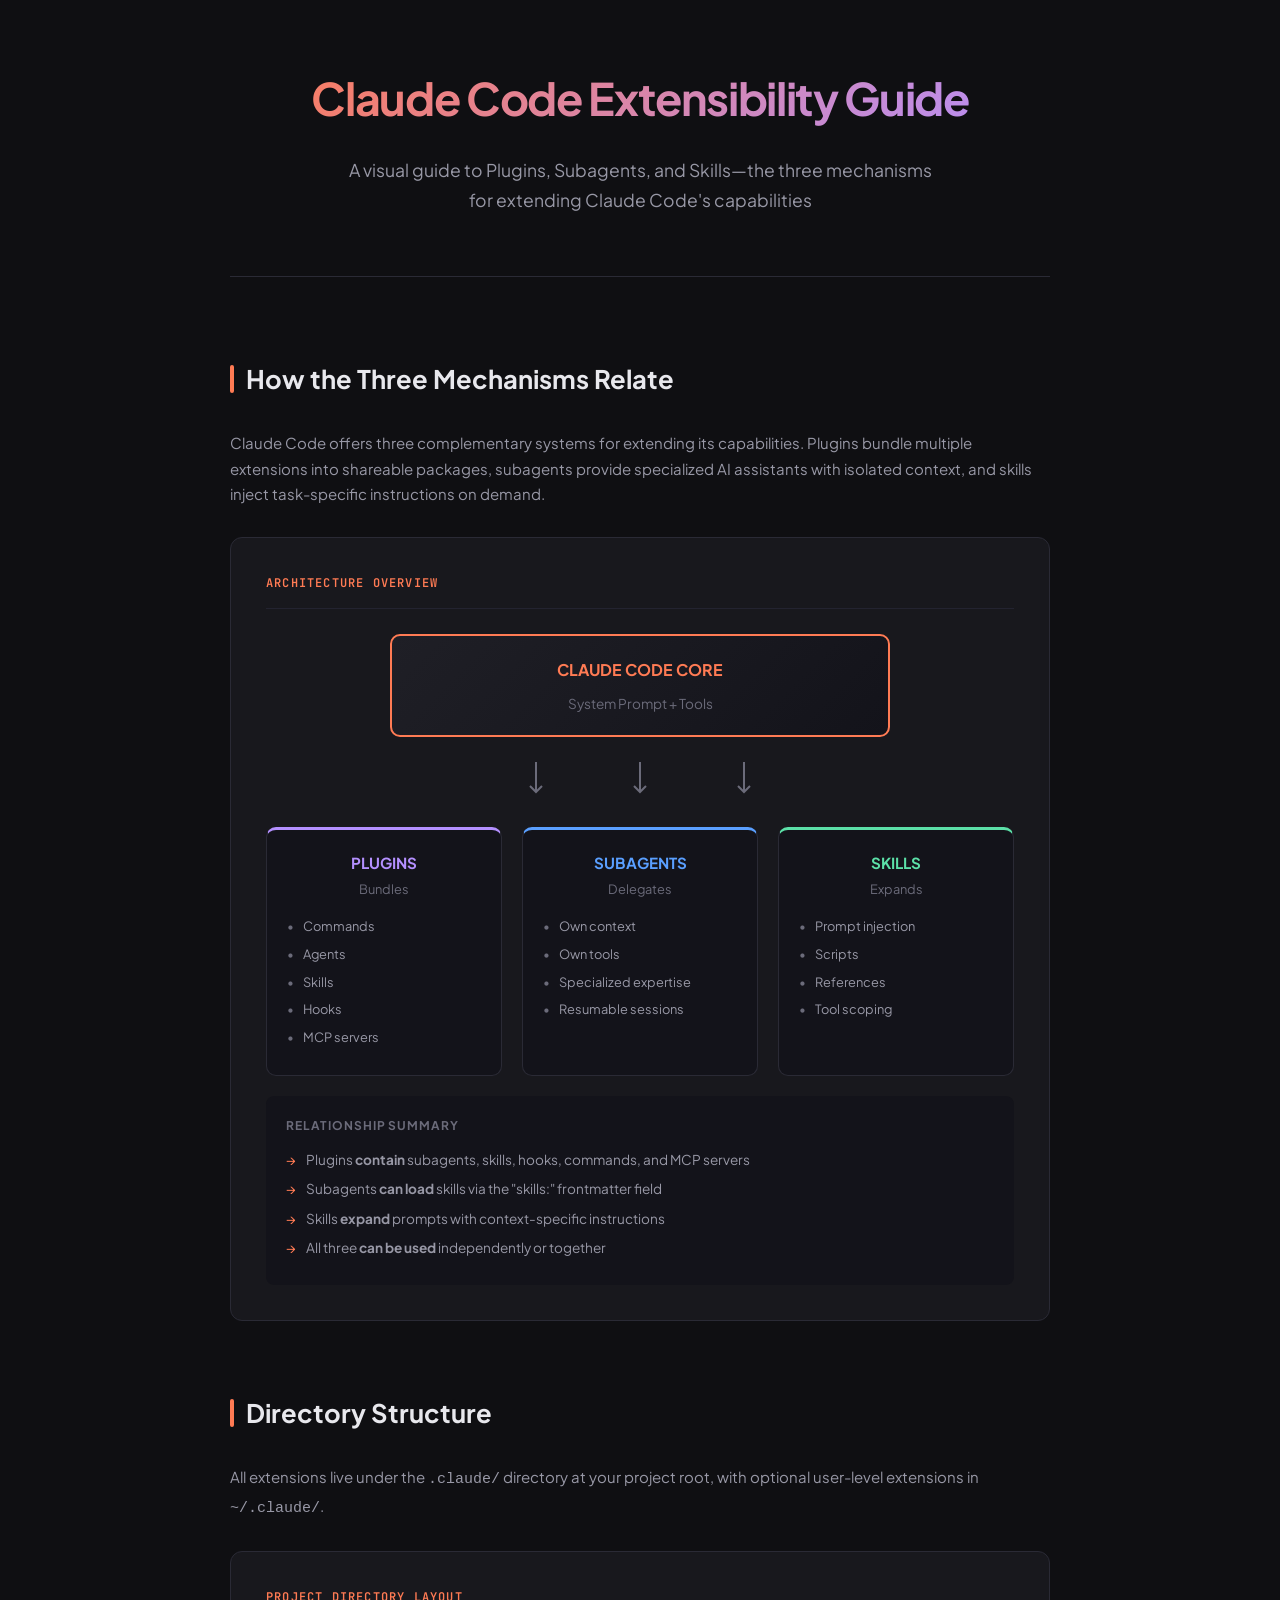
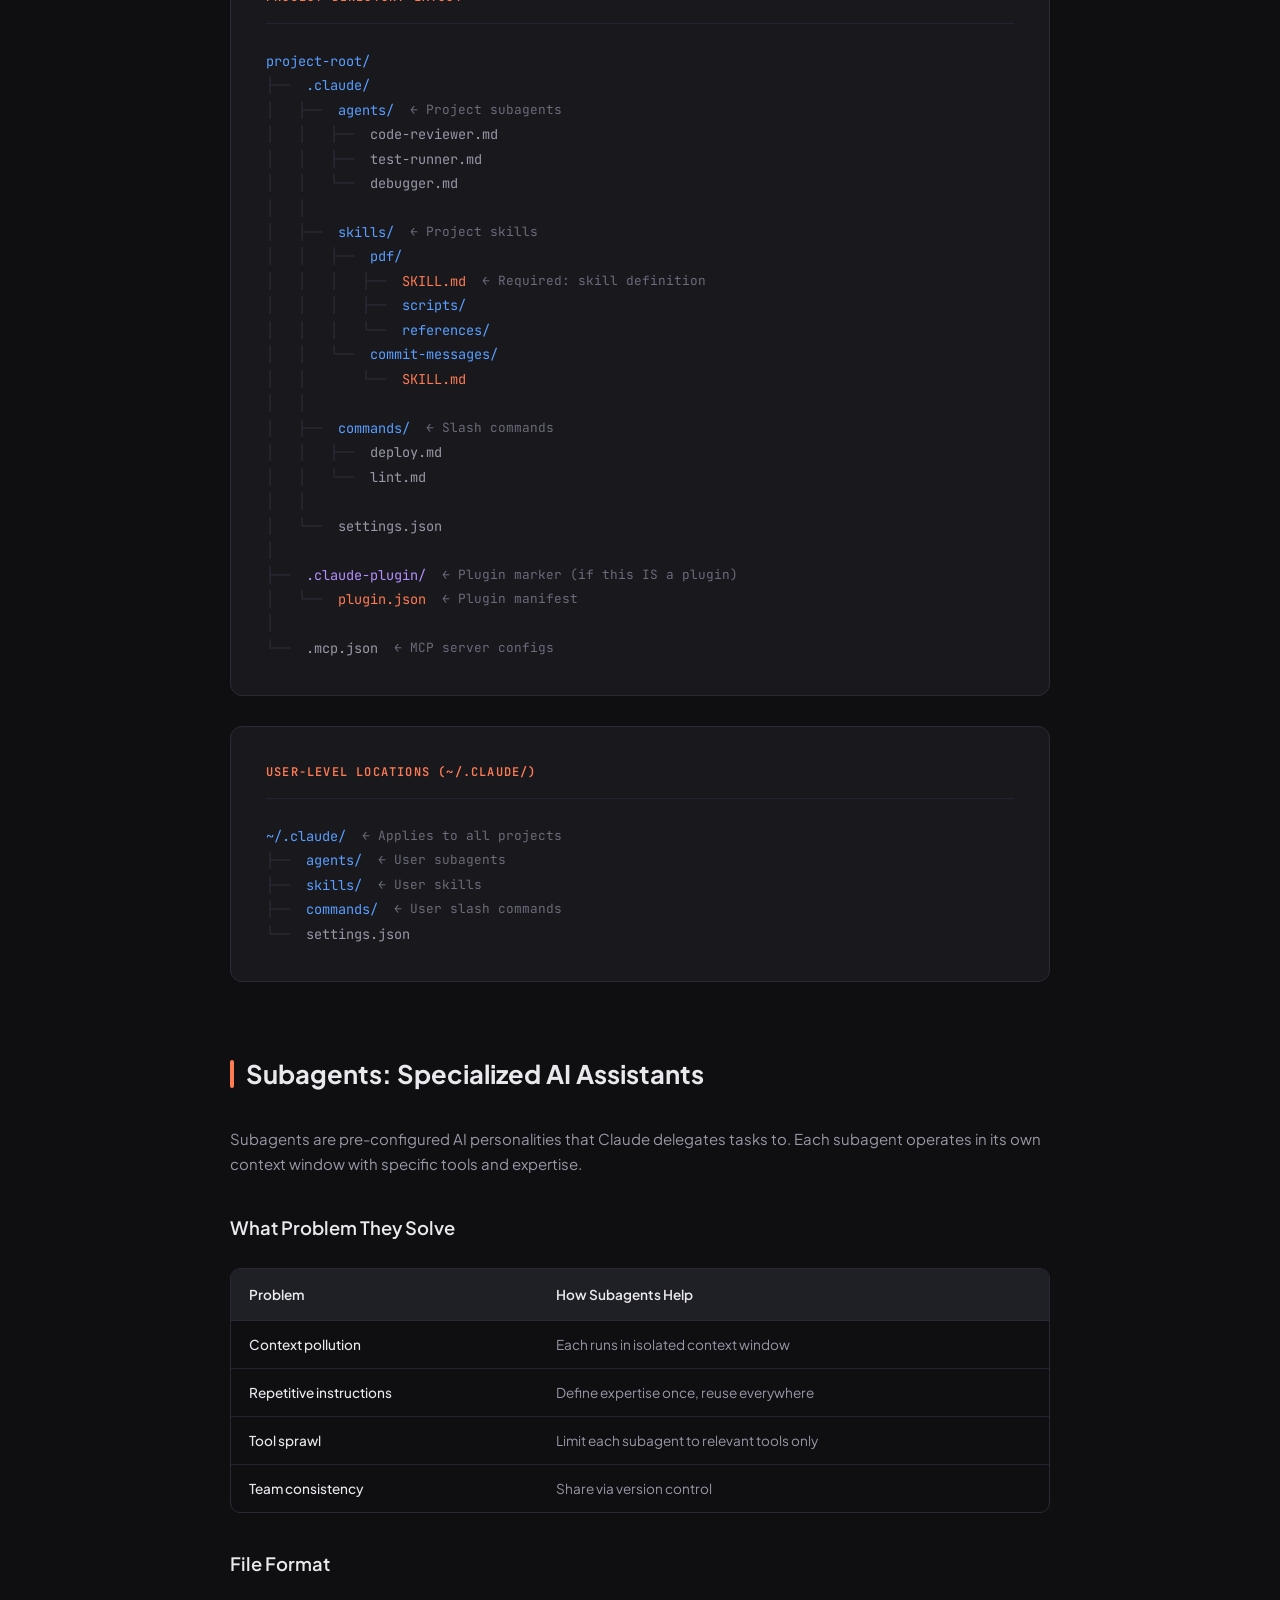
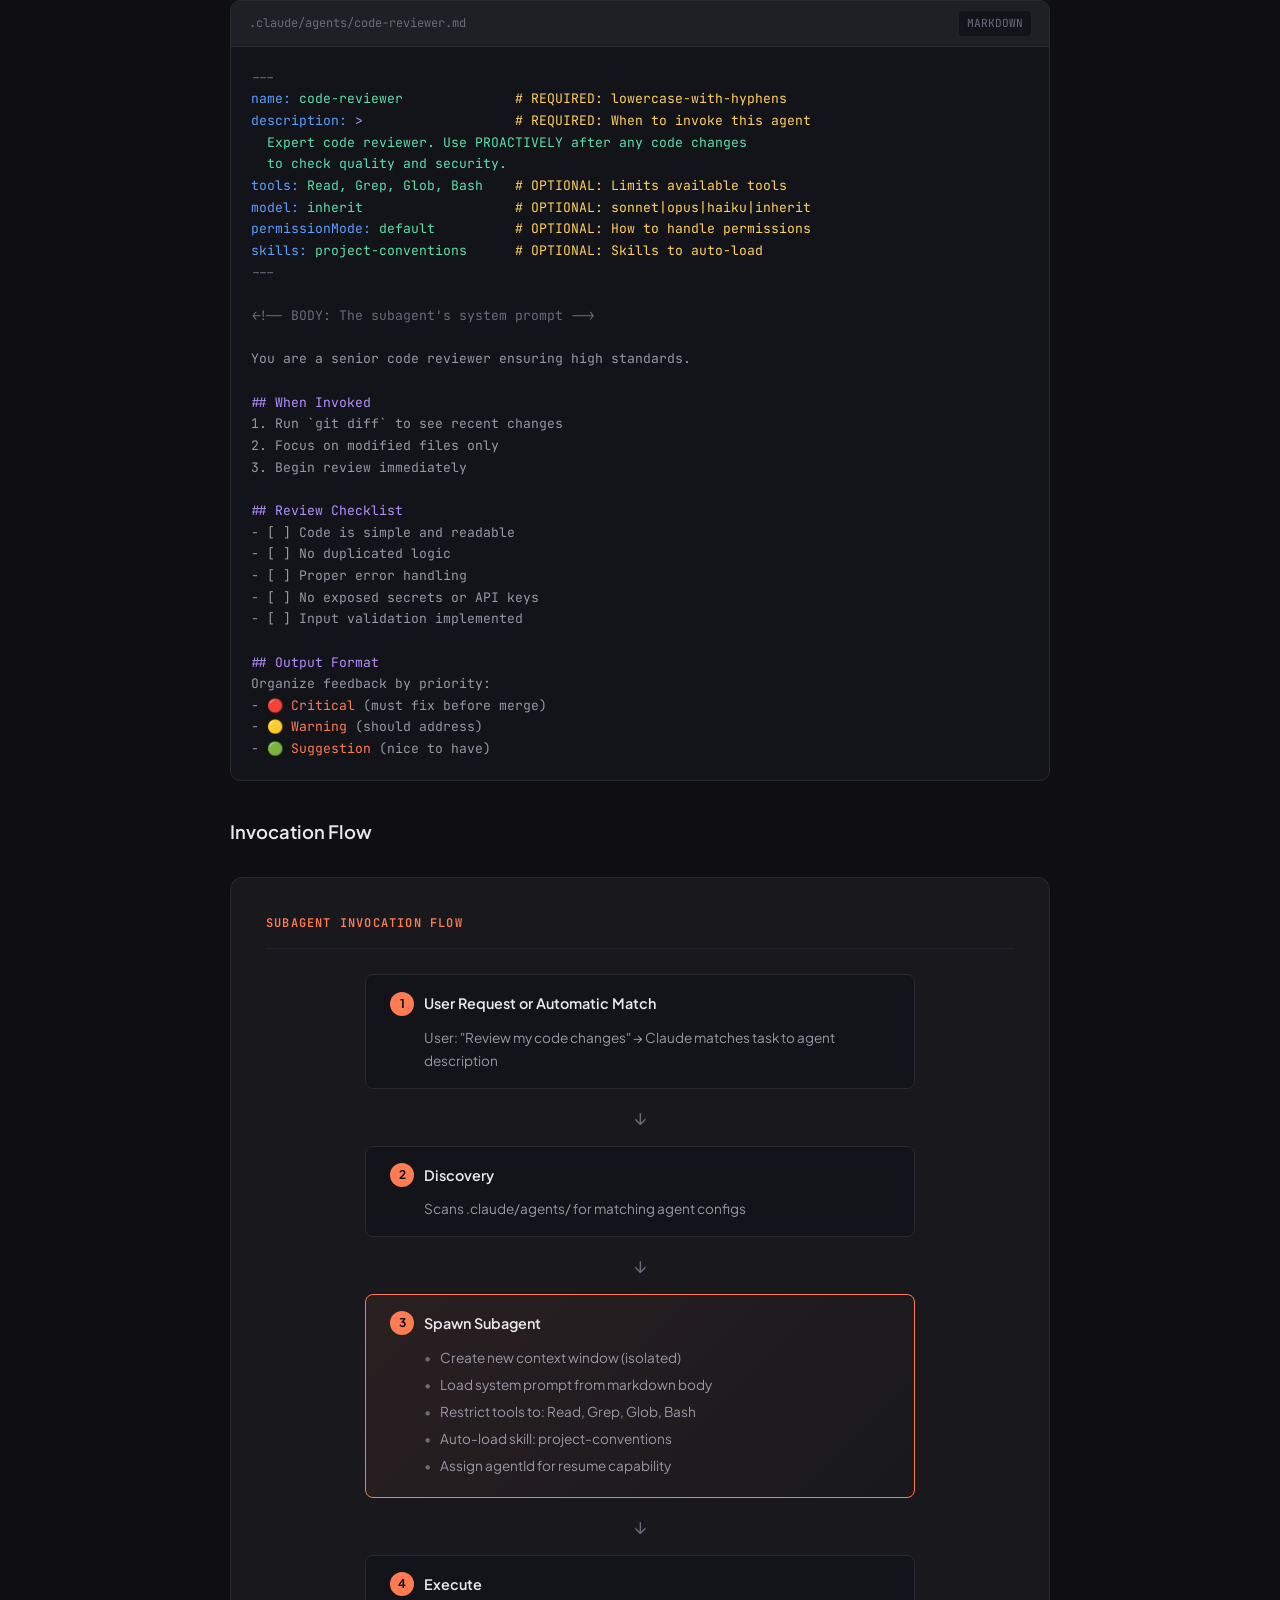
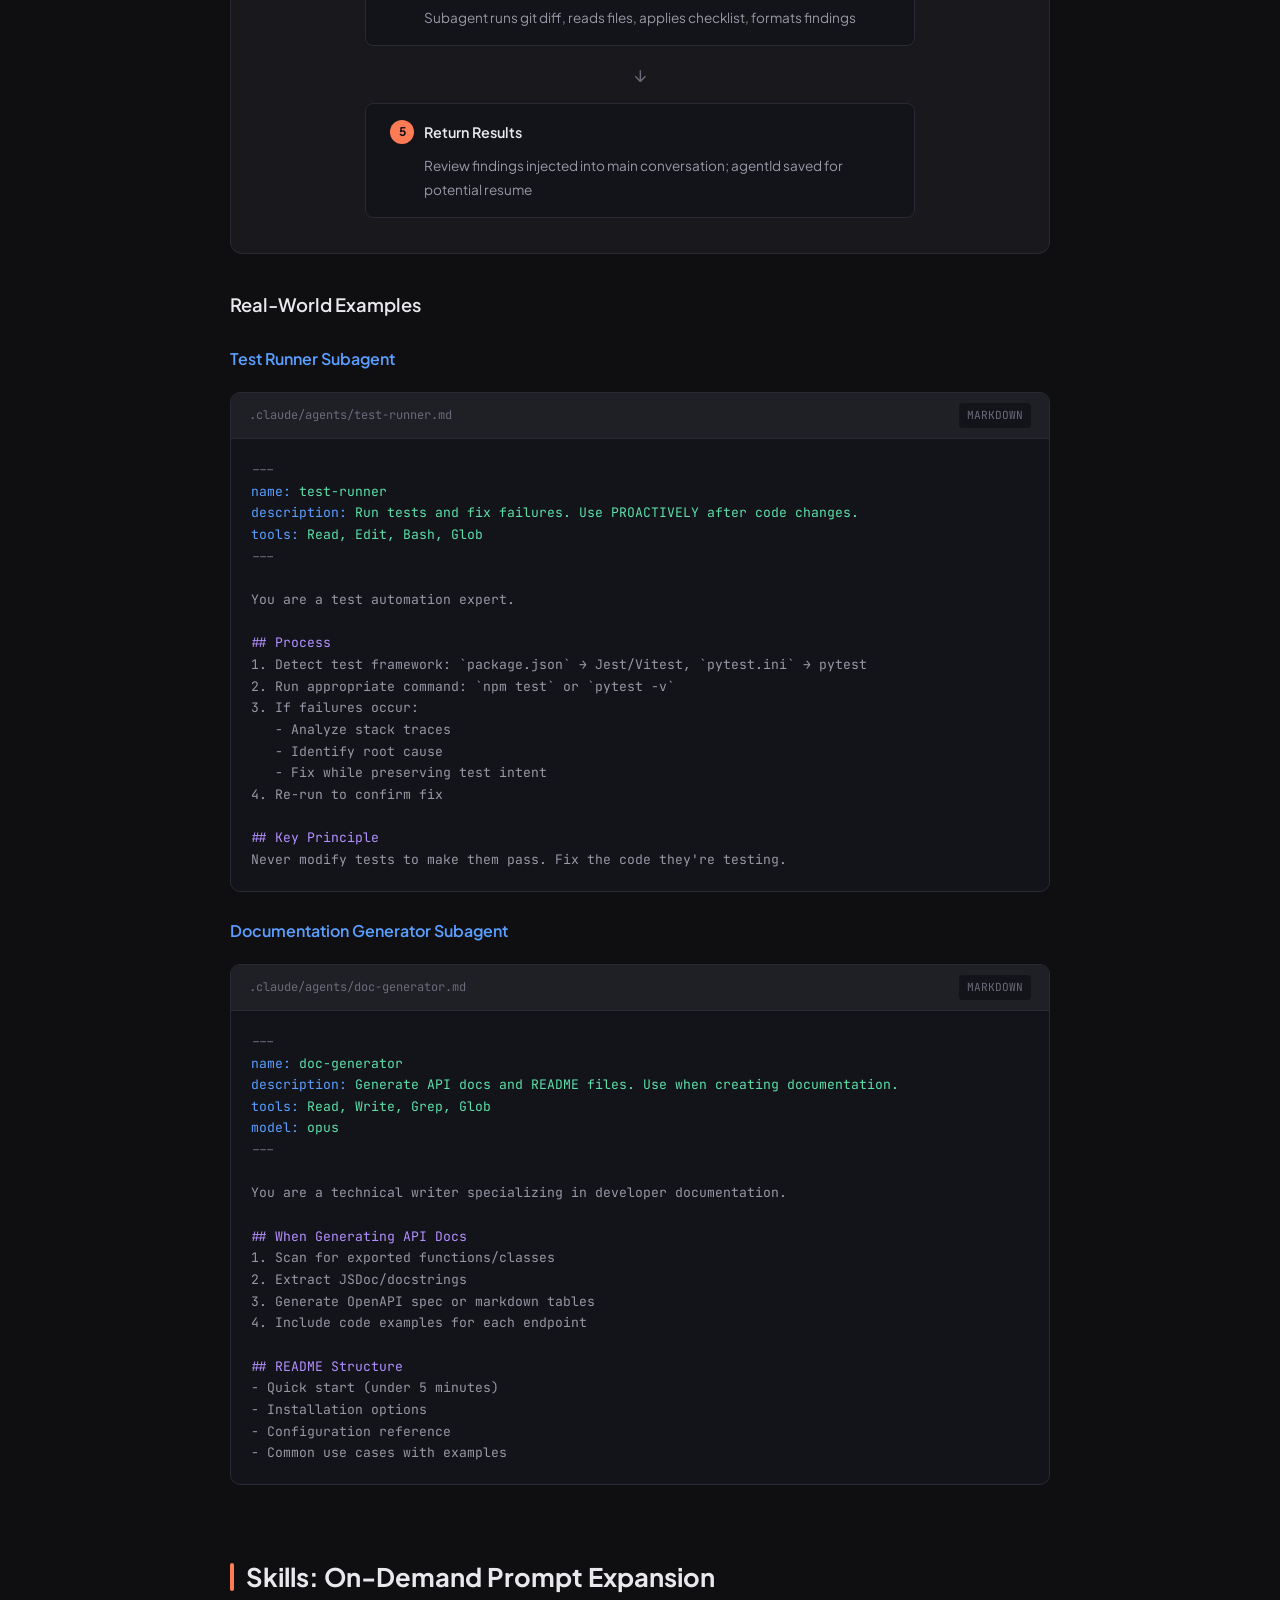
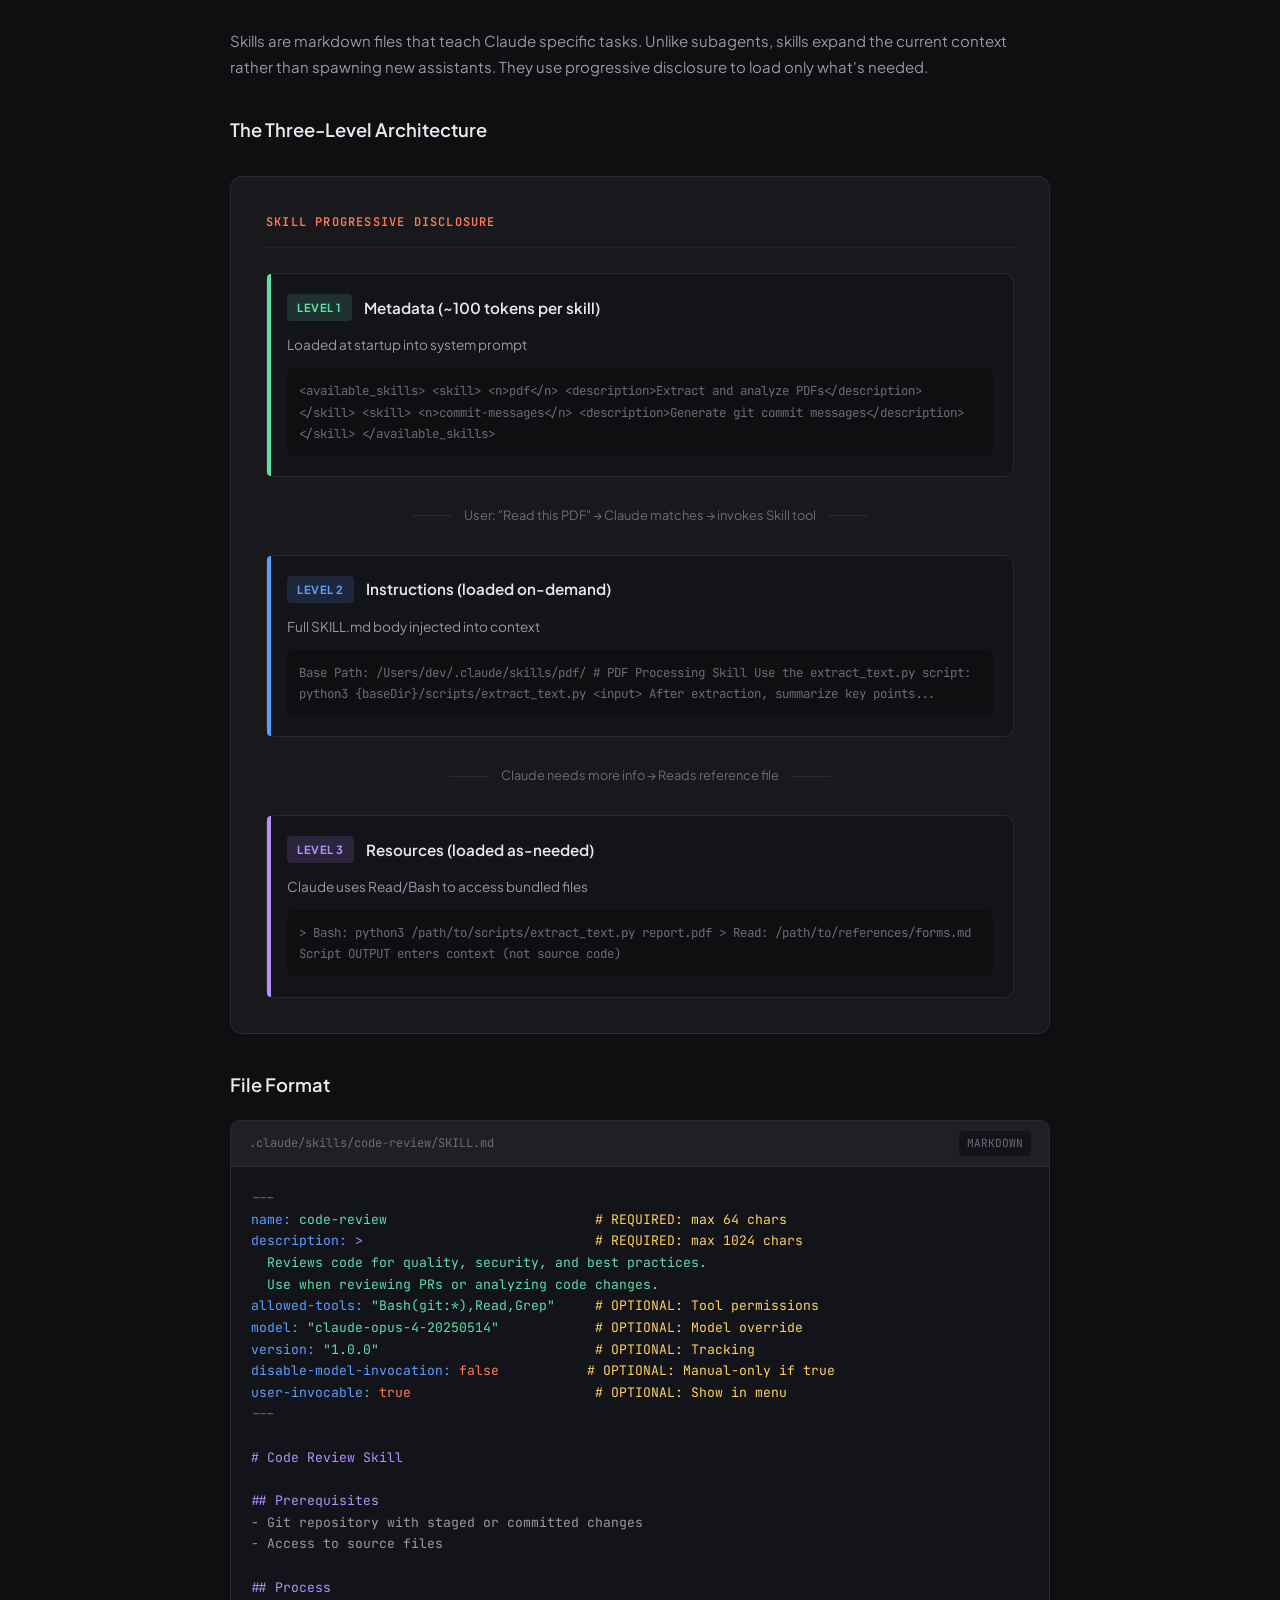
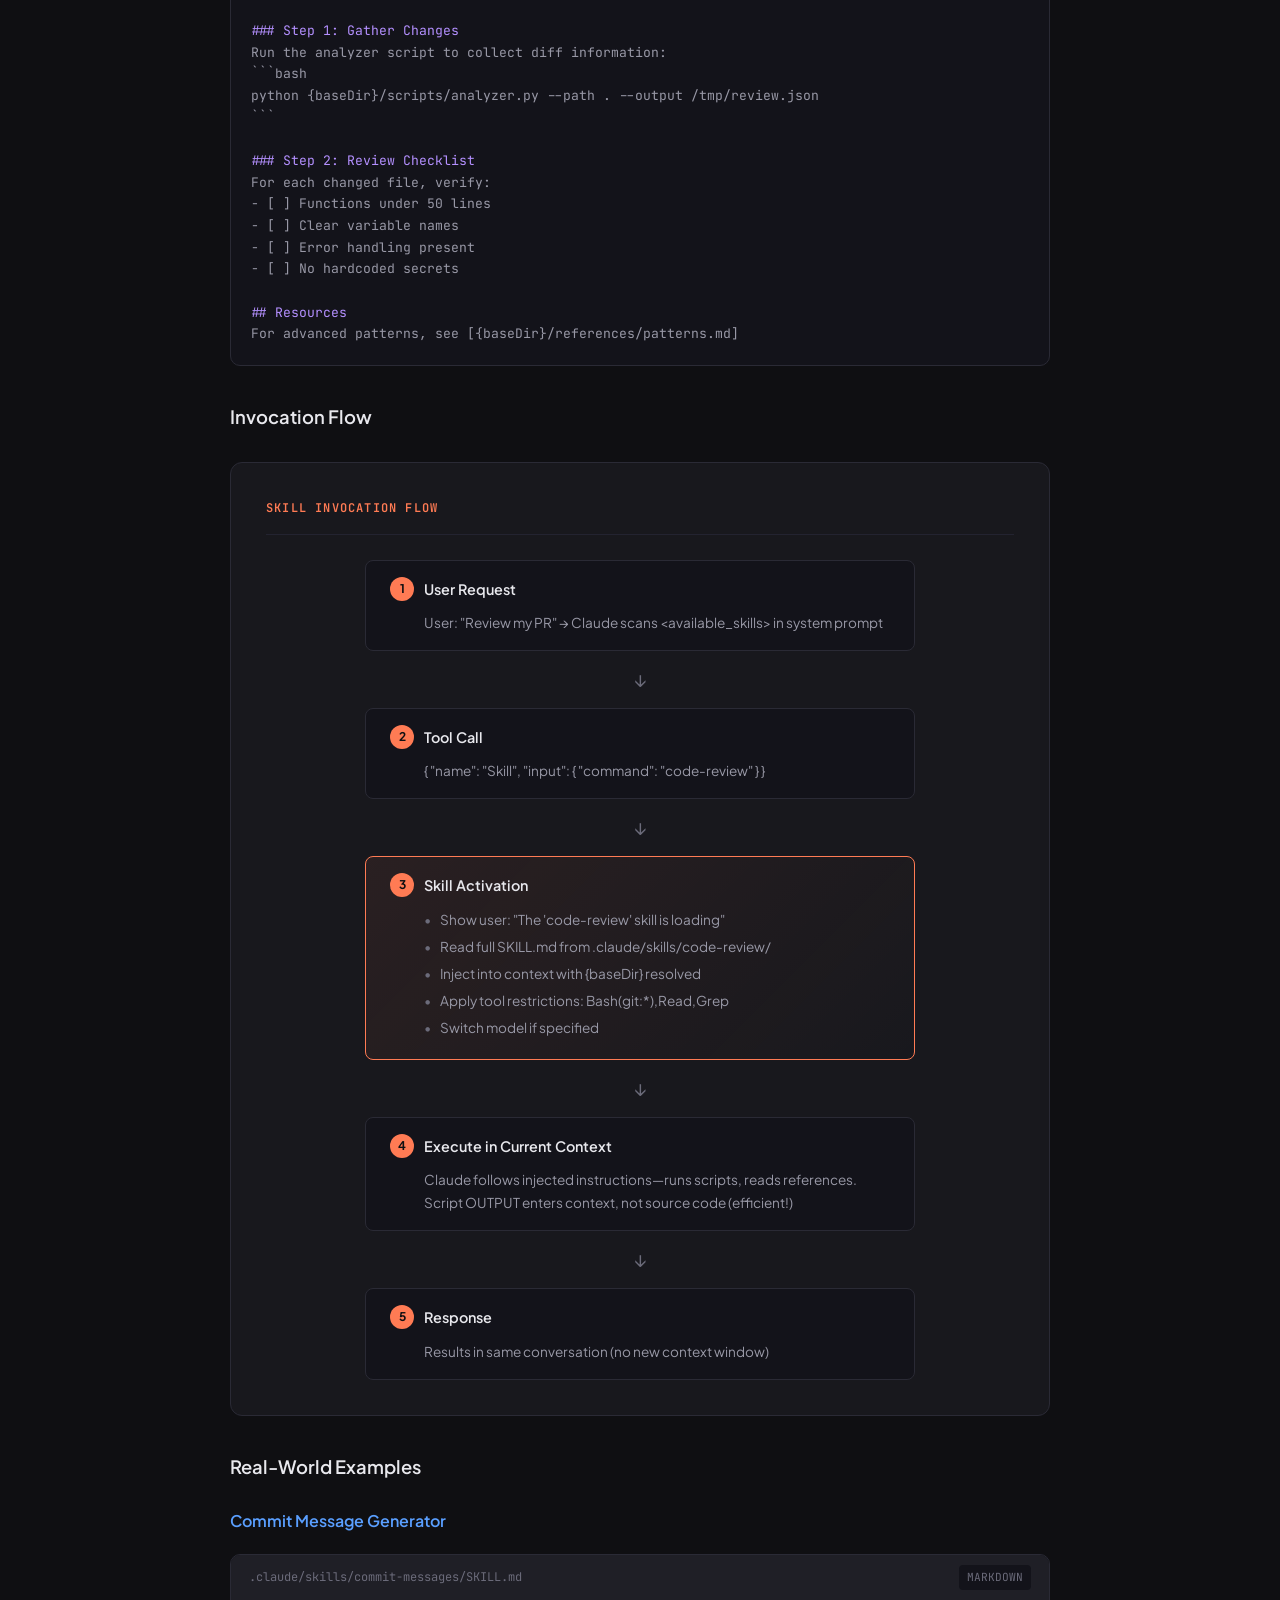
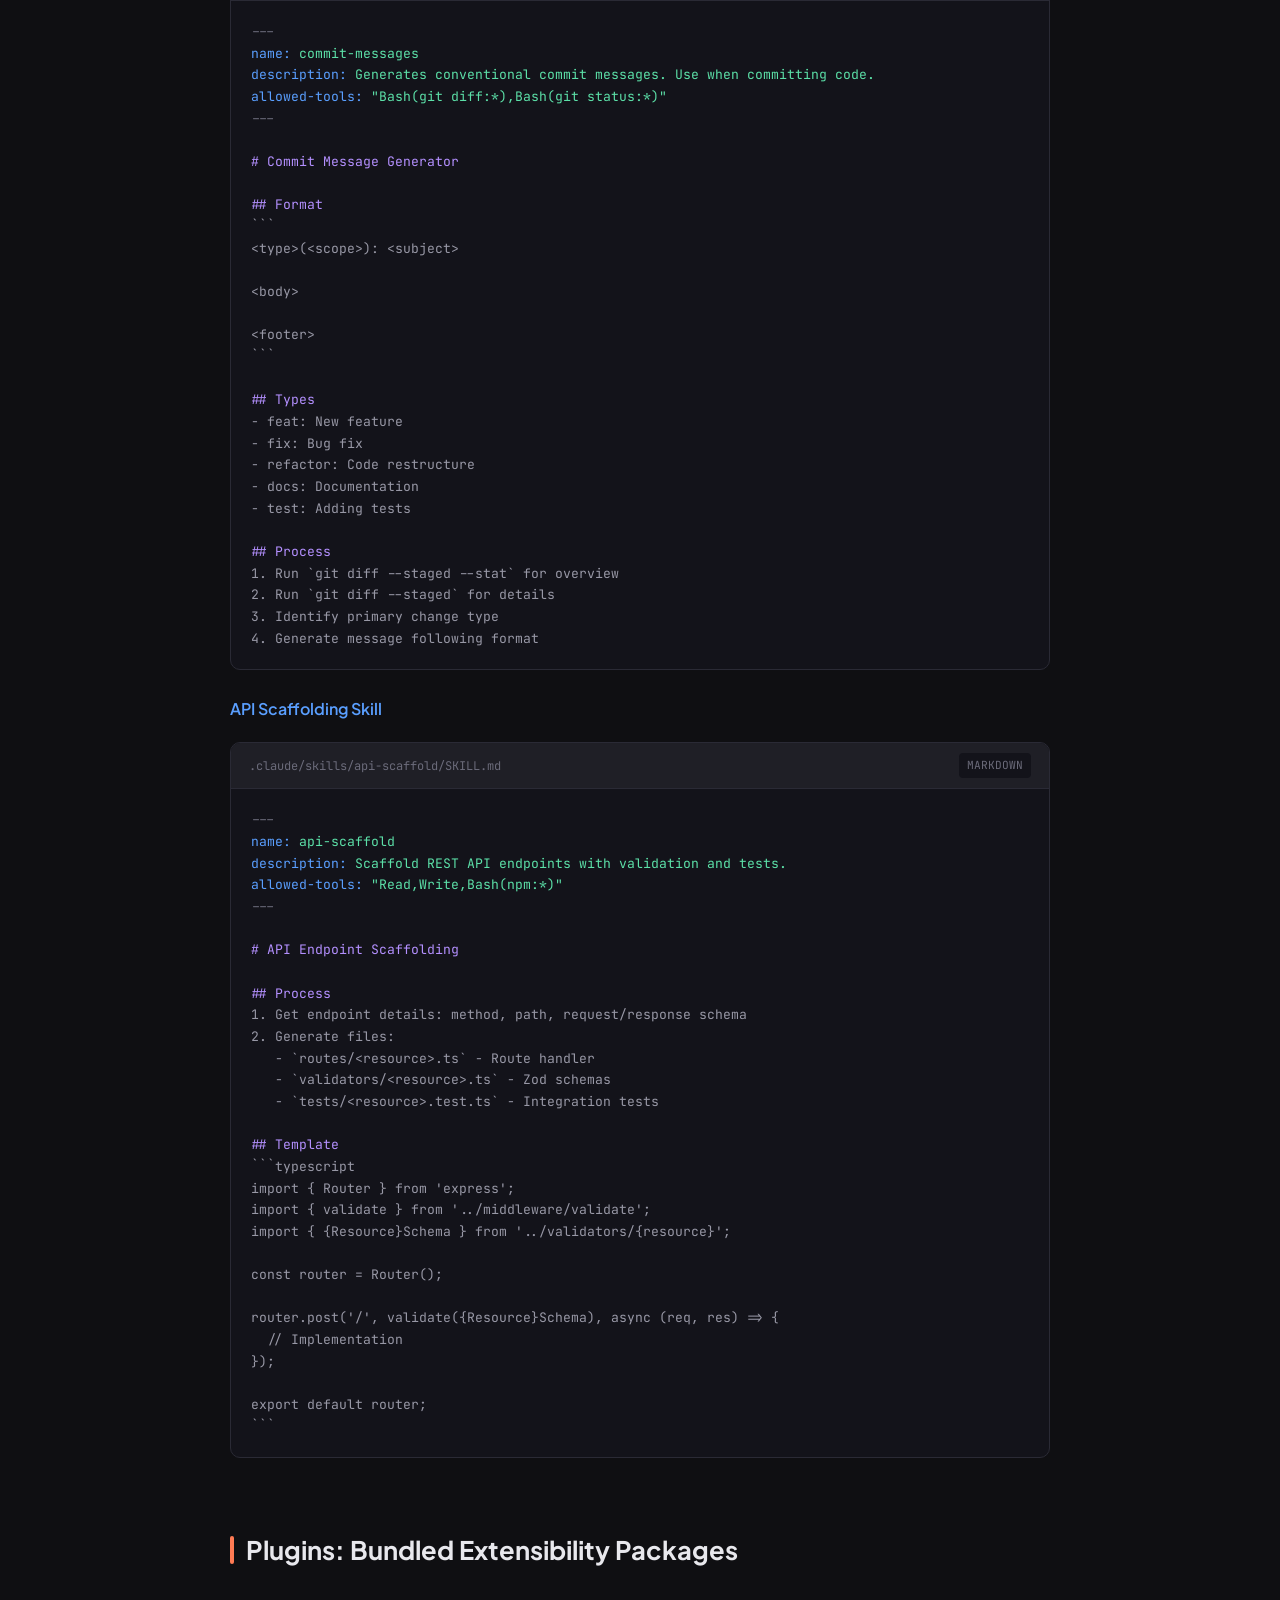
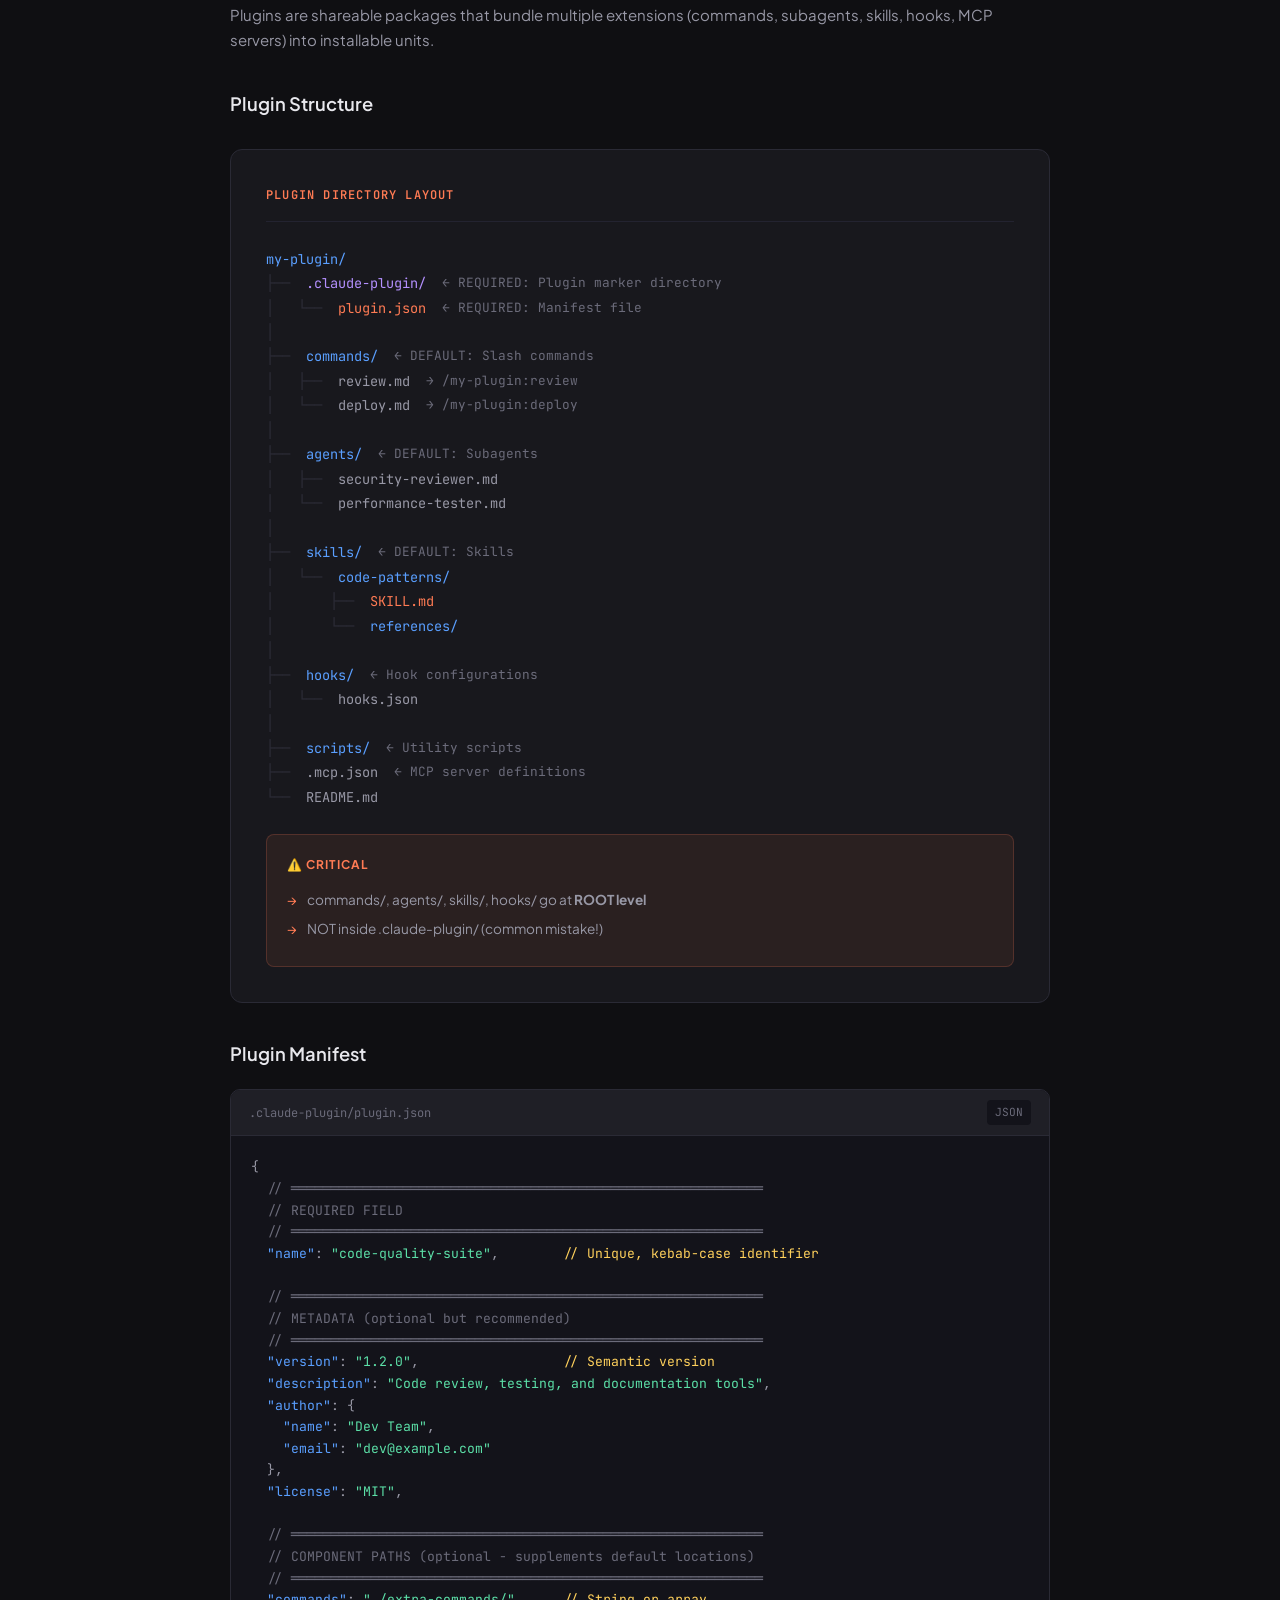
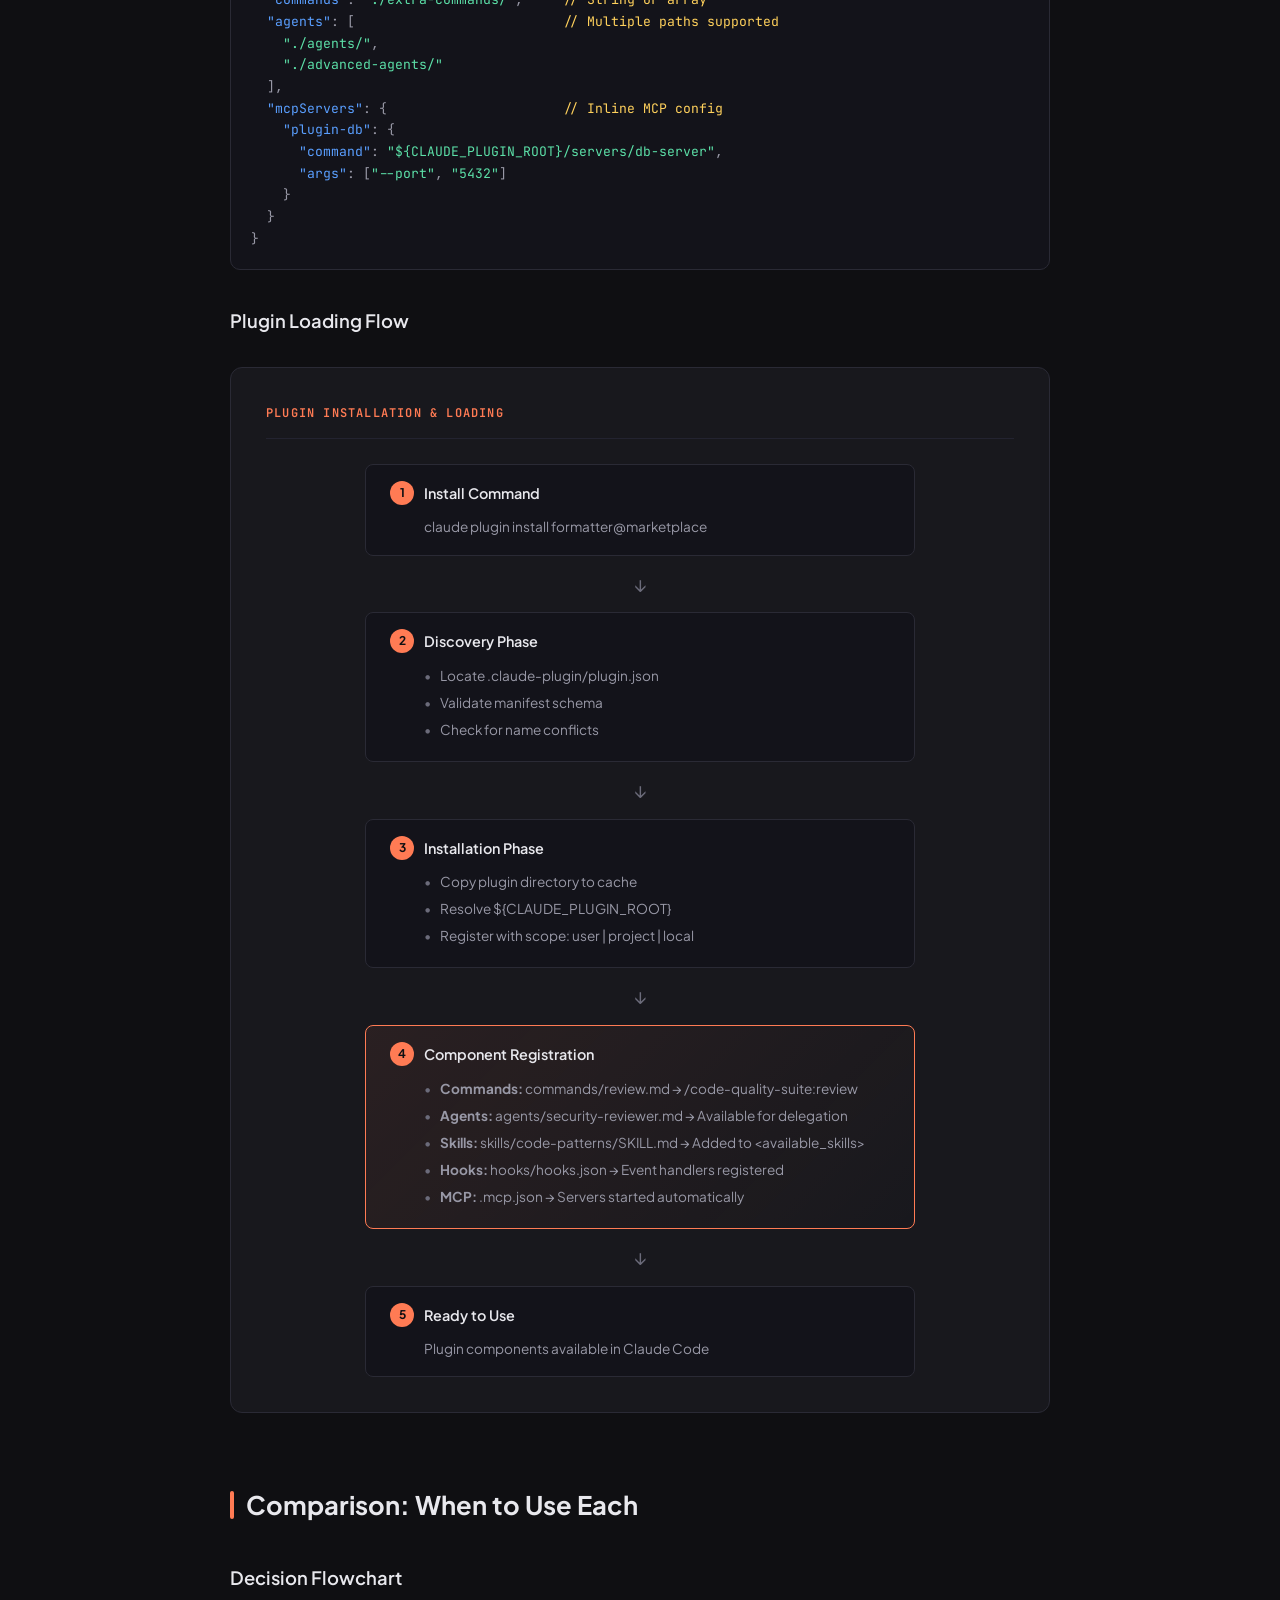
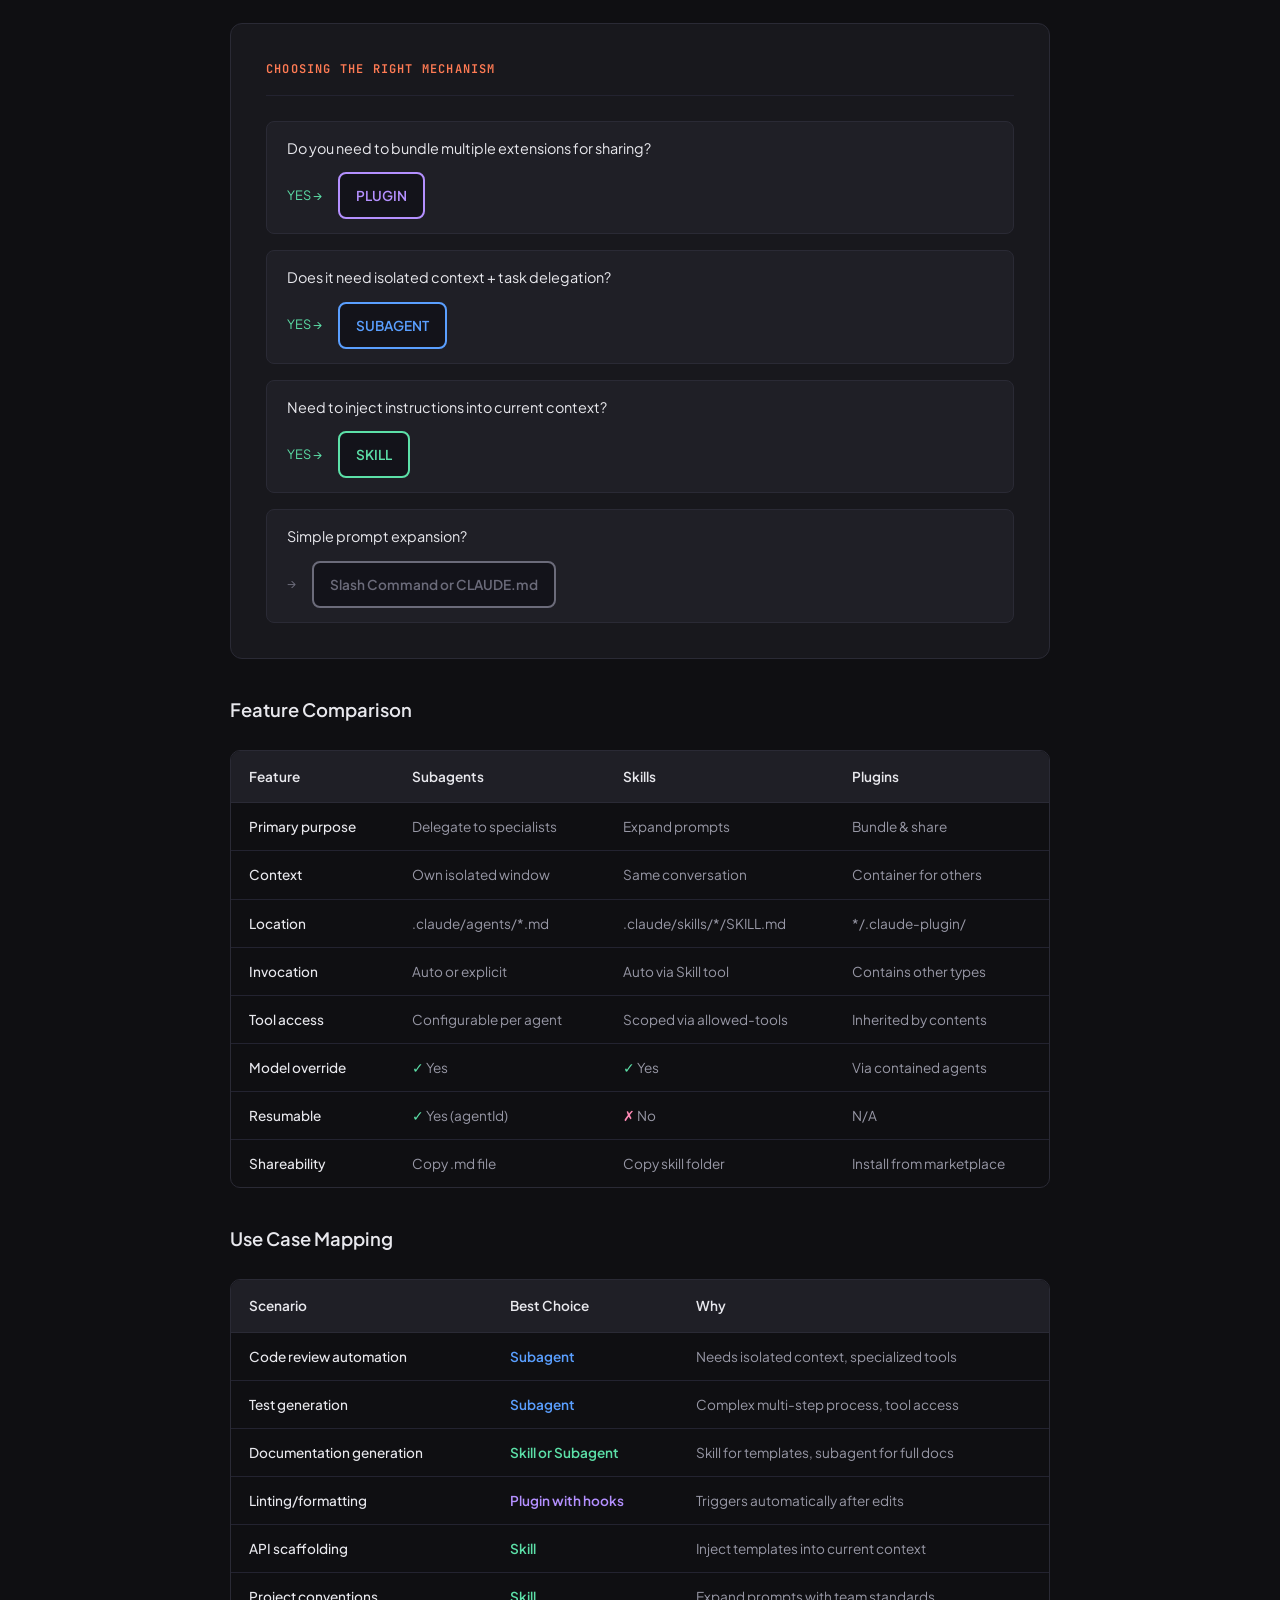
==== claude-code-extensibility-guide.html @ 2dbd959a "Add Claude Code extensibility guide" ====
<!DOCTYPE html>
<html lang="en">
<head>
    <meta charset="UTF-8">
    <meta name="viewport" content="width=device-width, initial-scale=1.0">
    <title>Claude Code Extensibility Guide: Plugins, Subagents & Skills</title>
    <link rel="preconnect" href="https://fonts.googleapis.com">
    <link rel="preconnect" href="https://fonts.gstatic.com" crossorigin>
    <link href="https://fonts.googleapis.com/css2?family=JetBrains+Mono:wght@400;500;600&family=Plus+Jakarta+Sans:wght@400;500;600;700&display=swap" rel="stylesheet">
    <style>
        :root {
            --bg-primary: #0f0f12;
            --bg-secondary: #18181d;
            --bg-tertiary: #1f1f26;
            --bg-code: #13131a;
            --text-primary: #e8e8ed;
            --text-secondary: #9898a6;
            --text-muted: #6b6b7a;
            --accent-orange: #ff7b54;
            --accent-blue: #5a9fff;
            --accent-purple: #b490ff;
            --accent-green: #5ce0a8;
            --accent-yellow: #ffd15c;
            --accent-pink: #ff8ab5;
            --border-color: #2a2a35;
            --border-subtle: #232330;
        }

        * {
            margin: 0;
            padding: 0;
            box-sizing: border-box;
        }

        body {
            font-family: 'Plus Jakarta Sans', sans-serif;
            background: var(--bg-primary);
            color: var(--text-primary);
            line-height: 1.7;
            font-size: 15px;
        }

        .container {
            max-width: 900px;
            margin: 0 auto;
            padding: 60px 40px;
        }

        /* Header */
        header {
            text-align: center;
            margin-bottom: 80px;
            padding-bottom: 60px;
            border-bottom: 1px solid var(--border-color);
        }

        header h1 {
            font-size: 2.8rem;
            font-weight: 700;
            letter-spacing: -0.03em;
            margin-bottom: 20px;
            background: linear-gradient(135deg, var(--accent-orange), var(--accent-purple));
            -webkit-background-clip: text;
            -webkit-text-fill-color: transparent;
            background-clip: text;
        }

        header .subtitle {
            font-size: 1.1rem;
            color: var(--text-secondary);
            max-width: 600px;
            margin: 0 auto;
        }

        /* Section styling */
        section {
            margin-bottom: 70px;
        }

        h2 {
            font-size: 1.6rem;
            font-weight: 700;
            margin-bottom: 30px;
            color: var(--text-primary);
            display: flex;
            align-items: center;
            gap: 12px;
        }

        h2::before {
            content: '';
            display: inline-block;
            width: 4px;
            height: 28px;
            background: var(--accent-orange);
            border-radius: 2px;
        }

        h3 {
            font-size: 1.15rem;
            font-weight: 600;
            margin: 35px 0 18px 0;
            color: var(--text-primary);
        }

        h4 {
            font-size: 1rem;
            font-weight: 600;
            margin: 25px 0 12px 0;
            color: var(--accent-blue);
        }

        p {
            margin-bottom: 18px;
            color: var(--text-secondary);
        }

        /* Diagrams */
        .diagram {
            background: var(--bg-secondary);
            border: 1px solid var(--border-color);
            border-radius: 12px;
            padding: 35px;
            margin: 30px 0;
            overflow-x: auto;
        }

        .diagram-title {
            font-family: 'JetBrains Mono', monospace;
            font-size: 0.75rem;
            font-weight: 600;
            text-transform: uppercase;
            letter-spacing: 0.1em;
            color: var(--accent-orange);
            margin-bottom: 25px;
            padding-bottom: 15px;
            border-bottom: 1px solid var(--border-subtle);
        }

        .diagram-content {
            display: flex;
            flex-direction: column;
            gap: 20px;
        }

        /* Architecture Diagram */
        .arch-diagram {
            display: flex;
            flex-direction: column;
            align-items: center;
            gap: 25px;
        }

        .arch-core {
            background: linear-gradient(135deg, var(--bg-tertiary), var(--bg-code));
            border: 2px solid var(--accent-orange);
            border-radius: 10px;
            padding: 20px 40px;
            text-align: center;
            width: 100%;
            max-width: 500px;
        }

        .arch-core-label {
            font-weight: 700;
            font-size: 1rem;
            color: var(--accent-orange);
            margin-bottom: 8px;
        }

        .arch-core-sub {
            font-size: 0.85rem;
            color: var(--text-muted);
        }

        .arch-arrows {
            display: flex;
            justify-content: center;
            gap: 80px;
        }

        .arch-arrow {
            display: flex;
            flex-direction: column;
            align-items: center;
            color: var(--text-muted);
        }

        .arch-arrow svg {
            width: 24px;
            height: 40px;
        }

        .arch-mechanisms {
            display: grid;
            grid-template-columns: repeat(3, 1fr);
            gap: 20px;
            width: 100%;
        }

        .mechanism-box {
            background: var(--bg-code);
            border: 1px solid var(--border-color);
            border-radius: 10px;
            padding: 20px;
            text-align: center;
        }

        .mechanism-box.plugins { border-top: 3px solid var(--accent-purple); }
        .mechanism-box.subagents { border-top: 3px solid var(--accent-blue); }
        .mechanism-box.skills { border-top: 3px solid var(--accent-green); }

        .mechanism-name {
            font-weight: 700;
            font-size: 0.95rem;
            margin-bottom: 4px;
        }

        .mechanism-box.plugins .mechanism-name { color: var(--accent-purple); }
        .mechanism-box.subagents .mechanism-name { color: var(--accent-blue); }
        .mechanism-box.skills .mechanism-name { color: var(--accent-green); }

        .mechanism-role {
            font-size: 0.8rem;
            color: var(--text-muted);
            margin-bottom: 15px;
        }

        .mechanism-features {
            text-align: left;
            font-size: 0.8rem;
        }

        .mechanism-features li {
            color: var(--text-secondary);
            margin-bottom: 6px;
            list-style: none;
            padding-left: 16px;
            position: relative;
        }

        .mechanism-features li::before {
            content: '•';
            position: absolute;
            left: 0;
            color: var(--text-muted);
        }

        .relationship-summary {
            background: var(--bg-code);
            border-radius: 8px;
            padding: 20px;
            margin-top: 20px;
        }

        .relationship-summary h5 {
            font-size: 0.75rem;
            text-transform: uppercase;
            letter-spacing: 0.08em;
            color: var(--text-muted);
            margin-bottom: 12px;
        }

        .relationship-summary ul {
            list-style: none;
        }

        .relationship-summary li {
            font-size: 0.85rem;
            color: var(--text-secondary);
            margin-bottom: 6px;
            padding-left: 20px;
            position: relative;
        }

        .relationship-summary li::before {
            content: '→';
            position: absolute;
            left: 0;
            color: var(--accent-orange);
        }

        /* Directory Tree */
        .tree {
            font-family: 'JetBrains Mono', monospace;
            font-size: 0.85rem;
            line-height: 1.8;
        }

        .tree-item {
            display: flex;
            align-items: flex-start;
            gap: 8px;
        }

        .tree-indent {
            color: var(--border-color);
            white-space: pre;
        }

        .tree-name {
            color: var(--text-primary);
        }

        .tree-name.folder { color: var(--accent-blue); }
        .tree-name.file { color: var(--text-secondary); }
        .tree-name.required { color: var(--accent-orange); }
        .tree-name.marker { color: var(--accent-purple); }

        .tree-comment {
            color: var(--text-muted);
            font-size: 0.8rem;
            margin-left: 8px;
        }

        /* Code blocks */
        .code-block {
            background: var(--bg-code);
            border: 1px solid var(--border-color);
            border-radius: 10px;
            overflow: hidden;
            margin: 20px 0;
        }

        .code-header {
            background: var(--bg-tertiary);
            padding: 10px 18px;
            font-family: 'JetBrains Mono', monospace;
            font-size: 0.75rem;
            color: var(--text-muted);
            border-bottom: 1px solid var(--border-color);
            display: flex;
            justify-content: space-between;
            align-items: center;
        }

        .code-lang {
            background: var(--bg-code);
            padding: 3px 8px;
            border-radius: 4px;
            font-size: 0.7rem;
            text-transform: uppercase;
        }

        .code-content {
            padding: 20px;
            overflow-x: auto;
        }

        pre {
            font-family: 'JetBrains Mono', monospace;
            font-size: 0.82rem;
            line-height: 1.65;
            color: var(--text-secondary);
        }

        .code-comment { color: var(--text-muted); }
        .code-keyword { color: var(--accent-purple); }
        .code-string { color: var(--accent-green); }
        .code-property { color: var(--accent-blue); }
        .code-value { color: var(--accent-orange); }
        .code-annotation { color: var(--accent-yellow); }

        /* Flow Diagrams */
        .flow-diagram {
            display: flex;
            flex-direction: column;
            align-items: center;
            gap: 12px;
        }

        .flow-step {
            background: var(--bg-code);
            border: 1px solid var(--border-color);
            border-radius: 8px;
            padding: 16px 24px;
            width: 100%;
            max-width: 550px;
        }

        .flow-step.highlight {
            border-color: var(--accent-orange);
            background: linear-gradient(135deg, rgba(255, 123, 84, 0.08), transparent);
        }

        .flow-step-header {
            display: flex;
            align-items: center;
            gap: 10px;
            margin-bottom: 10px;
        }

        .flow-step-number {
            background: var(--accent-orange);
            color: var(--bg-primary);
            width: 24px;
            height: 24px;
            border-radius: 50%;
            display: flex;
            align-items: center;
            justify-content: center;
            font-size: 0.75rem;
            font-weight: 700;
        }

        .flow-step-title {
            font-weight: 600;
            font-size: 0.9rem;
            color: var(--text-primary);
        }

        .flow-step-content {
            font-size: 0.85rem;
            color: var(--text-secondary);
            padding-left: 34px;
        }

        .flow-step-content ul {
            list-style: none;
            margin-top: 8px;
        }

        .flow-step-content li {
            margin-bottom: 4px;
            padding-left: 16px;
            position: relative;
        }

        .flow-step-content li::before {
            content: '•';
            position: absolute;
            left: 0;
            color: var(--text-muted);
        }

        .flow-arrow {
            color: var(--text-muted);
            font-size: 1.2rem;
        }

        /* Tables */
        .table-wrapper {
            overflow-x: auto;
            margin: 25px 0;
            border-radius: 10px;
            border: 1px solid var(--border-color);
        }

        table {
            width: 100%;
            border-collapse: collapse;
            font-size: 0.85rem;
        }

        thead {
            background: var(--bg-tertiary);
        }

        th {
            text-align: left;
            padding: 14px 18px;
            font-weight: 600;
            color: var(--text-primary);
            border-bottom: 1px solid var(--border-color);
        }

        td {
            padding: 12px 18px;
            border-bottom: 1px solid var(--border-subtle);
            color: var(--text-secondary);
            vertical-align: top;
        }

        tr:last-child td {
            border-bottom: none;
        }

        tbody tr:hover {
            background: var(--bg-secondary);
        }

        td:first-child {
            font-weight: 500;
            color: var(--text-primary);
        }

        .check { color: var(--accent-green); }
        .cross { color: var(--accent-pink); }

        /* Decision Tree */
        .decision-tree {
            display: flex;
            flex-direction: column;
            gap: 16px;
        }

        .decision-node {
            display: flex;
            align-items: flex-start;
            gap: 16px;
        }

        .decision-question {
            background: var(--bg-tertiary);
            border: 1px solid var(--border-color);
            border-radius: 8px;
            padding: 14px 20px;
            flex: 1;
        }

        .decision-question-text {
            font-size: 0.9rem;
            color: var(--text-primary);
            margin-bottom: 12px;
        }

        .decision-branches {
            display: flex;
            gap: 16px;
        }

        .decision-branch {
            display: flex;
            align-items: center;
            gap: 8px;
            font-size: 0.8rem;
        }

        .decision-branch.yes { color: var(--accent-green); }
        .decision-branch.no { color: var(--text-muted); }

        .decision-result {
            background: var(--bg-code);
            border: 2px solid;
            border-radius: 8px;
            padding: 10px 16px;
            font-weight: 600;
            font-size: 0.85rem;
        }

        .decision-result.plugin { border-color: var(--accent-purple); color: var(--accent-purple); }
        .decision-result.subagent { border-color: var(--accent-blue); color: var(--accent-blue); }
        .decision-result.skill { border-color: var(--accent-green); color: var(--accent-green); }
        .decision-result.other { border-color: var(--text-muted); color: var(--text-muted); }

        /* Best Practices */
        .best-practices {
            display: grid;
            gap: 20px;
        }

        .practice-card {
            background: var(--bg-secondary);
            border: 1px solid var(--border-color);
            border-radius: 10px;
            padding: 24px;
        }

        .practice-card h4 {
            margin-top: 0;
            margin-bottom: 16px;
            font-size: 1rem;
        }

        .practice-columns {
            display: grid;
            grid-template-columns: 1fr 1fr;
            gap: 20px;
        }

        .practice-do, .practice-dont {
            font-size: 0.85rem;
        }

        .practice-do h5, .practice-dont h5 {
            font-size: 0.75rem;
            text-transform: uppercase;
            letter-spacing: 0.08em;
            margin-bottom: 12px;
        }

        .practice-do h5 { color: var(--accent-green); }
        .practice-dont h5 { color: var(--accent-pink); }

        .practice-do ul, .practice-dont ul {
            list-style: none;
        }

        .practice-do li, .practice-dont li {
            margin-bottom: 8px;
            padding-left: 20px;
            position: relative;
            color: var(--text-secondary);
        }

        .practice-do li::before {
            content: '✓';
            position: absolute;
            left: 0;
            color: var(--accent-green);
        }

        .practice-dont li::before {
            content: '✗';
            position: absolute;
            left: 0;
            color: var(--accent-pink);
        }

        /* Error table */
        .error-table td:first-child {
            color: var(--accent-pink);
            font-family: 'JetBrains Mono', monospace;
            font-size: 0.8rem;
        }

        /* Skill levels diagram */
        .skill-levels {
            display: flex;
            flex-direction: column;
            gap: 20px;
        }

        .skill-level {
            background: var(--bg-code);
            border: 1px solid var(--border-color);
            border-radius: 10px;
            padding: 20px;
            position: relative;
        }

        .skill-level::before {
            content: '';
            position: absolute;
            left: 0;
            top: 0;
            bottom: 0;
            width: 4px;
            border-radius: 10px 0 0 10px;
        }

        .skill-level.level-1::before { background: var(--accent-green); }
        .skill-level.level-2::before { background: var(--accent-blue); }
        .skill-level.level-3::before { background: var(--accent-purple); }

        .skill-level-header {
            display: flex;
            align-items: center;
            gap: 12px;
            margin-bottom: 12px;
        }

        .skill-level-badge {
            font-size: 0.7rem;
            font-weight: 700;
            text-transform: uppercase;
            letter-spacing: 0.05em;
            padding: 4px 10px;
            border-radius: 4px;
        }

        .level-1 .skill-level-badge { background: rgba(92, 224, 168, 0.15); color: var(--accent-green); }
        .level-2 .skill-level-badge { background: rgba(90, 159, 255, 0.15); color: var(--accent-blue); }
        .level-3 .skill-level-badge { background: rgba(180, 144, 255, 0.15); color: var(--accent-purple); }

        .skill-level-title {
            font-weight: 600;
            font-size: 0.95rem;
            color: var(--text-primary);
        }

        .skill-level-desc {
            font-size: 0.85rem;
            color: var(--text-secondary);
            margin-bottom: 12px;
        }

        .skill-level-code {
            background: var(--bg-primary);
            border-radius: 6px;
            padding: 12px;
            font-family: 'JetBrains Mono', monospace;
            font-size: 0.78rem;
            color: var(--text-muted);
            overflow-x: auto;
        }

        .connector {
            display: flex;
            align-items: center;
            justify-content: center;
            gap: 12px;
            padding: 8px 0;
            color: var(--text-muted);
            font-size: 0.8rem;
        }

        .connector-line {
            height: 1px;
            width: 40px;
            background: var(--border-color);
        }

        /* Use case mapping */
        .use-case-table td:nth-child(2) {
            font-weight: 600;
        }

        .use-case-table .plugin { color: var(--accent-purple); }
        .use-case-table .subagent { color: var(--accent-blue); }
        .use-case-table .skill { color: var(--accent-green); }

        /* Footer */
        footer {
            margin-top: 80px;
            padding-top: 40px;
            border-top: 1px solid var(--border-color);
            text-align: center;
        }

        footer p {
            color: var(--text-muted);
            font-size: 0.85rem;
        }

        /* Print styles */
        @media print {
            body {
                background: white;
                color: #1a1a1a;
            }
            
            .container {
                max-width: 100%;
                padding: 20px;
            }
            
            .diagram, .code-block, .flow-step, .skill-level, .practice-card {
                break-inside: avoid;
            }
            
            section {
                break-inside: avoid;
            }
        }
    </style>
</head>
<body>
    <div class="container">
        <header>
            <h1>Claude Code Extensibility Guide</h1>
            <p class="subtitle">A visual guide to Plugins, Subagents, and Skills—the three mechanisms for extending Claude Code's capabilities</p>
        </header>

        <!-- Section 1: Overview -->
        <section id="overview">
            <h2>How the Three Mechanisms Relate</h2>
            <p>Claude Code offers three complementary systems for extending its capabilities. Plugins bundle multiple extensions into shareable packages, subagents provide specialized AI assistants with isolated context, and skills inject task-specific instructions on demand.</p>

            <div class="diagram">
                <div class="diagram-title">Architecture Overview</div>
                <div class="arch-diagram">
                    <div class="arch-core">
                        <div class="arch-core-label">CLAUDE CODE CORE</div>
                        <div class="arch-core-sub">System Prompt + Tools</div>
                    </div>
                    
                    <div class="arch-arrows">
                        <div class="arch-arrow">
                            <svg viewBox="0 0 24 40" fill="none">
                                <path d="M12 0 L12 30 M6 24 L12 30 L18 24" stroke="currentColor" stroke-width="2"/>
                            </svg>
                        </div>
                        <div class="arch-arrow">
                            <svg viewBox="0 0 24 40" fill="none">
                                <path d="M12 0 L12 30 M6 24 L12 30 L18 24" stroke="currentColor" stroke-width="2"/>
                            </svg>
                        </div>
                        <div class="arch-arrow">
                            <svg viewBox="0 0 24 40" fill="none">
                                <path d="M12 0 L12 30 M6 24 L12 30 L18 24" stroke="currentColor" stroke-width="2"/>
                            </svg>
                        </div>
                    </div>

                    <div class="arch-mechanisms">
                        <div class="mechanism-box plugins">
                            <div class="mechanism-name">PLUGINS</div>
                            <div class="mechanism-role">Bundles</div>
                            <ul class="mechanism-features">
                                <li>Commands</li>
                                <li>Agents</li>
                                <li>Skills</li>
                                <li>Hooks</li>
                                <li>MCP servers</li>
                            </ul>
                        </div>
                        <div class="mechanism-box subagents">
                            <div class="mechanism-name">SUBAGENTS</div>
                            <div class="mechanism-role">Delegates</div>
                            <ul class="mechanism-features">
                                <li>Own context</li>
                                <li>Own tools</li>
                                <li>Specialized expertise</li>
                                <li>Resumable sessions</li>
                            </ul>
                        </div>
                        <div class="mechanism-box skills">
                            <div class="mechanism-name">SKILLS</div>
                            <div class="mechanism-role">Expands</div>
                            <ul class="mechanism-features">
                                <li>Prompt injection</li>
                                <li>Scripts</li>
                                <li>References</li>
                                <li>Tool scoping</li>
                            </ul>
                        </div>
                    </div>
                </div>

                <div class="relationship-summary">
                    <h5>Relationship Summary</h5>
                    <ul>
                        <li>Plugins <strong>contain</strong> subagents, skills, hooks, commands, and MCP servers</li>
                        <li>Subagents <strong>can load</strong> skills via the "skills:" frontmatter field</li>
                        <li>Skills <strong>expand</strong> prompts with context-specific instructions</li>
                        <li>All three <strong>can be used</strong> independently or together</li>
                    </ul>
                </div>
            </div>
        </section>

        <!-- Section 2: Directory Structure -->
        <section id="directory">
            <h2>Directory Structure</h2>
            <p>All extensions live under the <code>.claude/</code> directory at your project root, with optional user-level extensions in <code>~/.claude/</code>.</p>

            <div class="diagram">
                <div class="diagram-title">Project Directory Layout</div>
                <div class="tree">
                    <div class="tree-item"><span class="tree-name folder">project-root/</span></div>
                    <div class="tree-item"><span class="tree-indent">├── </span><span class="tree-name folder">.claude/</span></div>
                    <div class="tree-item"><span class="tree-indent">│   ├── </span><span class="tree-name folder">agents/</span><span class="tree-comment">← Project subagents</span></div>
                    <div class="tree-item"><span class="tree-indent">│   │   ├── </span><span class="tree-name file">code-reviewer.md</span></div>
                    <div class="tree-item"><span class="tree-indent">│   │   ├── </span><span class="tree-name file">test-runner.md</span></div>
                    <div class="tree-item"><span class="tree-indent">│   │   └── </span><span class="tree-name file">debugger.md</span></div>
                    <div class="tree-item"><span class="tree-indent">│   │</span></div>
                    <div class="tree-item"><span class="tree-indent">│   ├── </span><span class="tree-name folder">skills/</span><span class="tree-comment">← Project skills</span></div>
                    <div class="tree-item"><span class="tree-indent">│   │   ├── </span><span class="tree-name folder">pdf/</span></div>
                    <div class="tree-item"><span class="tree-indent">│   │   │   ├── </span><span class="tree-name required">SKILL.md</span><span class="tree-comment">← Required: skill definition</span></div>
                    <div class="tree-item"><span class="tree-indent">│   │   │   ├── </span><span class="tree-name folder">scripts/</span></div>
                    <div class="tree-item"><span class="tree-indent">│   │   │   └── </span><span class="tree-name folder">references/</span></div>
                    <div class="tree-item"><span class="tree-indent">│   │   └── </span><span class="tree-name folder">commit-messages/</span></div>
                    <div class="tree-item"><span class="tree-indent">│   │       └── </span><span class="tree-name required">SKILL.md</span></div>
                    <div class="tree-item"><span class="tree-indent">│   │</span></div>
                    <div class="tree-item"><span class="tree-indent">│   ├── </span><span class="tree-name folder">commands/</span><span class="tree-comment">← Slash commands</span></div>
                    <div class="tree-item"><span class="tree-indent">│   │   ├── </span><span class="tree-name file">deploy.md</span></div>
                    <div class="tree-item"><span class="tree-indent">│   │   └── </span><span class="tree-name file">lint.md</span></div>
                    <div class="tree-item"><span class="tree-indent">│   │</span></div>
                    <div class="tree-item"><span class="tree-indent">│   └── </span><span class="tree-name file">settings.json</span></div>
                    <div class="tree-item"><span class="tree-indent">│</span></div>
                    <div class="tree-item"><span class="tree-indent">├── </span><span class="tree-name marker">.claude-plugin/</span><span class="tree-comment">← Plugin marker (if this IS a plugin)</span></div>
                    <div class="tree-item"><span class="tree-indent">│   └── </span><span class="tree-name required">plugin.json</span><span class="tree-comment">← Plugin manifest</span></div>
                    <div class="tree-item"><span class="tree-indent">│</span></div>
                    <div class="tree-item"><span class="tree-indent">└── </span><span class="tree-name file">.mcp.json</span><span class="tree-comment">← MCP server configs</span></div>
                </div>
            </div>

            <div class="diagram">
                <div class="diagram-title">User-Level Locations (~/.claude/)</div>
                <div class="tree">
                    <div class="tree-item"><span class="tree-name folder">~/.claude/</span><span class="tree-comment">← Applies to all projects</span></div>
                    <div class="tree-item"><span class="tree-indent">├── </span><span class="tree-name folder">agents/</span><span class="tree-comment">← User subagents</span></div>
                    <div class="tree-item"><span class="tree-indent">├── </span><span class="tree-name folder">skills/</span><span class="tree-comment">← User skills</span></div>
                    <div class="tree-item"><span class="tree-indent">├── </span><span class="tree-name folder">commands/</span><span class="tree-comment">← User slash commands</span></div>
                    <div class="tree-item"><span class="tree-indent">└── </span><span class="tree-name file">settings.json</span></div>
                </div>
            </div>
        </section>

        <!-- Section 3: Subagents -->
        <section id="subagents">
            <h2>Subagents: Specialized AI Assistants</h2>
            <p>Subagents are pre-configured AI personalities that Claude delegates tasks to. Each subagent operates in its own context window with specific tools and expertise.</p>

            <h3>What Problem They Solve</h3>
            <div class="table-wrapper">
                <table>
                    <thead>
                        <tr>
                            <th>Problem</th>
                            <th>How Subagents Help</th>
                        </tr>
                    </thead>
                    <tbody>
                        <tr>
                            <td>Context pollution</td>
                            <td>Each runs in isolated context window</td>
                        </tr>
                        <tr>
                            <td>Repetitive instructions</td>
                            <td>Define expertise once, reuse everywhere</td>
                        </tr>
                        <tr>
                            <td>Tool sprawl</td>
                            <td>Limit each subagent to relevant tools only</td>
                        </tr>
                        <tr>
                            <td>Team consistency</td>
                            <td>Share via version control</td>
                        </tr>
                    </tbody>
                </table>
            </div>

            <h3>File Format</h3>
            <div class="code-block">
                <div class="code-header">
                    <span>.claude/agents/code-reviewer.md</span>
                    <span class="code-lang">markdown</span>
                </div>
                <div class="code-content">
<pre><span class="code-comment">---</span>
<span class="code-property">name:</span> <span class="code-string">code-reviewer</span>              <span class="code-annotation"># REQUIRED: lowercase-with-hyphens</span>
<span class="code-property">description:</span> <span class="code-keyword">></span>                   <span class="code-annotation"># REQUIRED: When to invoke this agent</span>
  <span class="code-string">Expert code reviewer. Use PROACTIVELY after any code changes 
  to check quality and security.</span>
<span class="code-property">tools:</span> <span class="code-string">Read, Grep, Glob, Bash</span>    <span class="code-annotation"># OPTIONAL: Limits available tools</span>
<span class="code-property">model:</span> <span class="code-string">inherit</span>                   <span class="code-annotation"># OPTIONAL: sonnet|opus|haiku|inherit</span>
<span class="code-property">permissionMode:</span> <span class="code-string">default</span>          <span class="code-annotation"># OPTIONAL: How to handle permissions</span>
<span class="code-property">skills:</span> <span class="code-string">project-conventions</span>      <span class="code-annotation"># OPTIONAL: Skills to auto-load</span>
<span class="code-comment">---</span>

<span class="code-comment">&lt;!-- BODY: The subagent's system prompt --&gt;</span>

You are a senior code reviewer ensuring high standards.

<span class="code-keyword">## When Invoked</span>
1. Run `git diff` to see recent changes
2. Focus on modified files only
3. Begin review immediately

<span class="code-keyword">## Review Checklist</span>
- [ ] Code is simple and readable
- [ ] No duplicated logic
- [ ] Proper error handling
- [ ] No exposed secrets or API keys
- [ ] Input validation implemented

<span class="code-keyword">## Output Format</span>
Organize feedback by priority:
- 🔴 <span class="code-value">Critical</span> (must fix before merge)
- 🟡 <span class="code-value">Warning</span> (should address)
- 🟢 <span class="code-value">Suggestion</span> (nice to have)</pre>
                </div>
            </div>

            <h3>Invocation Flow</h3>
            <div class="diagram">
                <div class="diagram-title">Subagent Invocation Flow</div>
                <div class="flow-diagram">
                    <div class="flow-step">
                        <div class="flow-step-header">
                            <span class="flow-step-number">1</span>
                            <span class="flow-step-title">User Request or Automatic Match</span>
                        </div>
                        <div class="flow-step-content">
                            User: "Review my code changes" → Claude matches task to agent description
                        </div>
                    </div>
                    <div class="flow-arrow">↓</div>
                    <div class="flow-step">
                        <div class="flow-step-header">
                            <span class="flow-step-number">2</span>
                            <span class="flow-step-title">Discovery</span>
                        </div>
                        <div class="flow-step-content">
                            Scans .claude/agents/ for matching agent configs
                        </div>
                    </div>
                    <div class="flow-arrow">↓</div>
                    <div class="flow-step highlight">
                        <div class="flow-step-header">
                            <span class="flow-step-number">3</span>
                            <span class="flow-step-title">Spawn Subagent</span>
                        </div>
                        <div class="flow-step-content">
                            <ul>
                                <li>Create new context window (isolated)</li>
                                <li>Load system prompt from markdown body</li>
                                <li>Restrict tools to: Read, Grep, Glob, Bash</li>
                                <li>Auto-load skill: project-conventions</li>
                                <li>Assign agentId for resume capability</li>
                            </ul>
                        </div>
                    </div>
                    <div class="flow-arrow">↓</div>
                    <div class="flow-step">
                        <div class="flow-step-header">
                            <span class="flow-step-number">4</span>
                            <span class="flow-step-title">Execute</span>
                        </div>
                        <div class="flow-step-content">
                            Subagent runs git diff, reads files, applies checklist, formats findings
                        </div>
                    </div>
                    <div class="flow-arrow">↓</div>
                    <div class="flow-step">
                        <div class="flow-step-header">
                            <span class="flow-step-number">5</span>
                            <span class="flow-step-title">Return Results</span>
                        </div>
                        <div class="flow-step-content">
                            Review findings injected into main conversation; agentId saved for potential resume
                        </div>
                    </div>
                </div>
            </div>

            <h3>Real-World Examples</h3>
            <h4>Test Runner Subagent</h4>
            <div class="code-block">
                <div class="code-header">
                    <span>.claude/agents/test-runner.md</span>
                    <span class="code-lang">markdown</span>
                </div>
                <div class="code-content">
<pre><span class="code-comment">---</span>
<span class="code-property">name:</span> <span class="code-string">test-runner</span>
<span class="code-property">description:</span> <span class="code-string">Run tests and fix failures. Use PROACTIVELY after code changes.</span>
<span class="code-property">tools:</span> <span class="code-string">Read, Edit, Bash, Glob</span>
<span class="code-comment">---</span>

You are a test automation expert.

<span class="code-keyword">## Process</span>
1. Detect test framework: `package.json` → Jest/Vitest, `pytest.ini` → pytest
2. Run appropriate command: `npm test` or `pytest -v`
3. If failures occur:
   - Analyze stack traces
   - Identify root cause
   - Fix while preserving test intent
4. Re-run to confirm fix

<span class="code-keyword">## Key Principle</span>
Never modify tests to make them pass. Fix the code they're testing.</pre>
                </div>
            </div>

            <h4>Documentation Generator Subagent</h4>
            <div class="code-block">
                <div class="code-header">
                    <span>.claude/agents/doc-generator.md</span>
                    <span class="code-lang">markdown</span>
                </div>
                <div class="code-content">
<pre><span class="code-comment">---</span>
<span class="code-property">name:</span> <span class="code-string">doc-generator</span>
<span class="code-property">description:</span> <span class="code-string">Generate API docs and README files. Use when creating documentation.</span>
<span class="code-property">tools:</span> <span class="code-string">Read, Write, Grep, Glob</span>
<span class="code-property">model:</span> <span class="code-string">opus</span>
<span class="code-comment">---</span>

You are a technical writer specializing in developer documentation.

<span class="code-keyword">## When Generating API Docs</span>
1. Scan for exported functions/classes
2. Extract JSDoc/docstrings
3. Generate OpenAPI spec or markdown tables
4. Include code examples for each endpoint

<span class="code-keyword">## README Structure</span>
- Quick start (under 5 minutes)
- Installation options
- Configuration reference
- Common use cases with examples</pre>
                </div>
            </div>
        </section>

        <!-- Section 4: Skills -->
        <section id="skills">
            <h2>Skills: On-Demand Prompt Expansion</h2>
            <p>Skills are markdown files that teach Claude specific tasks. Unlike subagents, skills expand the current context rather than spawning new assistants. They use progressive disclosure to load only what's needed.</p>

            <h3>The Three-Level Architecture</h3>
            <div class="diagram">
                <div class="diagram-title">Skill Progressive Disclosure</div>
                <div class="skill-levels">
                    <div class="skill-level level-1">
                        <div class="skill-level-header">
                            <span class="skill-level-badge">Level 1</span>
                            <span class="skill-level-title">Metadata (~100 tokens per skill)</span>
                        </div>
                        <div class="skill-level-desc">Loaded at startup into system prompt</div>
                        <div class="skill-level-code">
&lt;available_skills&gt;
  &lt;skill&gt;
    &lt;n&gt;pdf&lt;/n&gt;
    &lt;description&gt;Extract and analyze PDFs&lt;/description&gt;
  &lt;/skill&gt;
  &lt;skill&gt;
    &lt;n&gt;commit-messages&lt;/n&gt;
    &lt;description&gt;Generate git commit messages&lt;/description&gt;
  &lt;/skill&gt;
&lt;/available_skills&gt;
                        </div>
                    </div>

                    <div class="connector">
                        <span class="connector-line"></span>
                        <span>User: "Read this PDF" → Claude matches → invokes Skill tool</span>
                        <span class="connector-line"></span>
                    </div>

                    <div class="skill-level level-2">
                        <div class="skill-level-header">
                            <span class="skill-level-badge">Level 2</span>
                            <span class="skill-level-title">Instructions (loaded on-demand)</span>
                        </div>
                        <div class="skill-level-desc">Full SKILL.md body injected into context</div>
                        <div class="skill-level-code">
Base Path: /Users/dev/.claude/skills/pdf/

# PDF Processing Skill

Use the extract_text.py script:
    python3 {baseDir}/scripts/extract_text.py &lt;input&gt;

After extraction, summarize key points...
                        </div>
                    </div>

                    <div class="connector">
                        <span class="connector-line"></span>
                        <span>Claude needs more info → Reads reference file</span>
                        <span class="connector-line"></span>
                    </div>

                    <div class="skill-level level-3">
                        <div class="skill-level-header">
                            <span class="skill-level-badge">Level 3</span>
                            <span class="skill-level-title">Resources (loaded as-needed)</span>
                        </div>
                        <div class="skill-level-desc">Claude uses Read/Bash to access bundled files</div>
                        <div class="skill-level-code">
> Bash: python3 /path/to/scripts/extract_text.py report.pdf
> Read: /path/to/references/forms.md

Script OUTPUT enters context (not source code)
                        </div>
                    </div>
                </div>
            </div>

            <h3>File Format</h3>
            <div class="code-block">
                <div class="code-header">
                    <span>.claude/skills/code-review/SKILL.md</span>
                    <span class="code-lang">markdown</span>
                </div>
                <div class="code-content">
<pre><span class="code-comment">---</span>
<span class="code-property">name:</span> <span class="code-string">code-review</span>                          <span class="code-annotation"># REQUIRED: max 64 chars</span>
<span class="code-property">description:</span> <span class="code-keyword">></span>                             <span class="code-annotation"># REQUIRED: max 1024 chars</span>
  <span class="code-string">Reviews code for quality, security, and best practices. 
  Use when reviewing PRs or analyzing code changes.</span>
<span class="code-property">allowed-tools:</span> <span class="code-string">"Bash(git:*),Read,Grep"</span>     <span class="code-annotation"># OPTIONAL: Tool permissions</span>
<span class="code-property">model:</span> <span class="code-string">"claude-opus-4-20250514"</span>            <span class="code-annotation"># OPTIONAL: Model override</span>
<span class="code-property">version:</span> <span class="code-string">"1.0.0"</span>                           <span class="code-annotation"># OPTIONAL: Tracking</span>
<span class="code-property">disable-model-invocation:</span> <span class="code-value">false</span>           <span class="code-annotation"># OPTIONAL: Manual-only if true</span>
<span class="code-property">user-invocable:</span> <span class="code-value">true</span>                       <span class="code-annotation"># OPTIONAL: Show in menu</span>
<span class="code-comment">---</span>

<span class="code-keyword"># Code Review Skill</span>

<span class="code-keyword">## Prerequisites</span>
- Git repository with staged or committed changes
- Access to source files

<span class="code-keyword">## Process</span>

<span class="code-keyword">### Step 1: Gather Changes</span>
Run the analyzer script to collect diff information:
```bash
python {baseDir}/scripts/analyzer.py --path . --output /tmp/review.json
```

<span class="code-keyword">### Step 2: Review Checklist</span>
For each changed file, verify:
- [ ] Functions under 50 lines
- [ ] Clear variable names
- [ ] Error handling present
- [ ] No hardcoded secrets

<span class="code-keyword">## Resources</span>
For advanced patterns, see [{baseDir}/references/patterns.md]</pre>
                </div>
            </div>

            <h3>Invocation Flow</h3>
            <div class="diagram">
                <div class="diagram-title">Skill Invocation Flow</div>
                <div class="flow-diagram">
                    <div class="flow-step">
                        <div class="flow-step-header">
                            <span class="flow-step-number">1</span>
                            <span class="flow-step-title">User Request</span>
                        </div>
                        <div class="flow-step-content">
                            User: "Review my PR" → Claude scans &lt;available_skills&gt; in system prompt
                        </div>
                    </div>
                    <div class="flow-arrow">↓</div>
                    <div class="flow-step">
                        <div class="flow-step-header">
                            <span class="flow-step-number">2</span>
                            <span class="flow-step-title">Tool Call</span>
                        </div>
                        <div class="flow-step-content">
                            { "name": "Skill", "input": { "command": "code-review" } }
                        </div>
                    </div>
                    <div class="flow-arrow">↓</div>
                    <div class="flow-step highlight">
                        <div class="flow-step-header">
                            <span class="flow-step-number">3</span>
                            <span class="flow-step-title">Skill Activation</span>
                        </div>
                        <div class="flow-step-content">
                            <ul>
                                <li>Show user: "The 'code-review' skill is loading"</li>
                                <li>Read full SKILL.md from .claude/skills/code-review/</li>
                                <li>Inject into context with {baseDir} resolved</li>
                                <li>Apply tool restrictions: Bash(git:*),Read,Grep</li>
                                <li>Switch model if specified</li>
                            </ul>
                        </div>
                    </div>
                    <div class="flow-arrow">↓</div>
                    <div class="flow-step">
                        <div class="flow-step-header">
                            <span class="flow-step-number">4</span>
                            <span class="flow-step-title">Execute in Current Context</span>
                        </div>
                        <div class="flow-step-content">
                            Claude follows injected instructions—runs scripts, reads references. Script OUTPUT enters context, not source code (efficient!)
                        </div>
                    </div>
                    <div class="flow-arrow">↓</div>
                    <div class="flow-step">
                        <div class="flow-step-header">
                            <span class="flow-step-number">5</span>
                            <span class="flow-step-title">Response</span>
                        </div>
                        <div class="flow-step-content">
                            Results in same conversation (no new context window)
                        </div>
                    </div>
                </div>
            </div>

            <h3>Real-World Examples</h3>
            <h4>Commit Message Generator</h4>
            <div class="code-block">
                <div class="code-header">
                    <span>.claude/skills/commit-messages/SKILL.md</span>
                    <span class="code-lang">markdown</span>
                </div>
                <div class="code-content">
<pre><span class="code-comment">---</span>
<span class="code-property">name:</span> <span class="code-string">commit-messages</span>
<span class="code-property">description:</span> <span class="code-string">Generates conventional commit messages. Use when committing code.</span>
<span class="code-property">allowed-tools:</span> <span class="code-string">"Bash(git diff:*),Bash(git status:*)"</span>
<span class="code-comment">---</span>

<span class="code-keyword"># Commit Message Generator</span>

<span class="code-keyword">## Format</span>
```
&lt;type&gt;(&lt;scope&gt;): &lt;subject&gt;

&lt;body&gt;

&lt;footer&gt;
```

<span class="code-keyword">## Types</span>
- feat: New feature
- fix: Bug fix
- refactor: Code restructure
- docs: Documentation
- test: Adding tests

<span class="code-keyword">## Process</span>
1. Run `git diff --staged --stat` for overview
2. Run `git diff --staged` for details
3. Identify primary change type
4. Generate message following format</pre>
                </div>
            </div>

            <h4>API Scaffolding Skill</h4>
            <div class="code-block">
                <div class="code-header">
                    <span>.claude/skills/api-scaffold/SKILL.md</span>
                    <span class="code-lang">markdown</span>
                </div>
                <div class="code-content">
<pre><span class="code-comment">---</span>
<span class="code-property">name:</span> <span class="code-string">api-scaffold</span>
<span class="code-property">description:</span> <span class="code-string">Scaffold REST API endpoints with validation and tests.</span>
<span class="code-property">allowed-tools:</span> <span class="code-string">"Read,Write,Bash(npm:*)"</span>
<span class="code-comment">---</span>

<span class="code-keyword"># API Endpoint Scaffolding</span>

<span class="code-keyword">## Process</span>
1. Get endpoint details: method, path, request/response schema
2. Generate files:
   - `routes/&lt;resource&gt;.ts` - Route handler
   - `validators/&lt;resource&gt;.ts` - Zod schemas
   - `tests/&lt;resource&gt;.test.ts` - Integration tests

<span class="code-keyword">## Template</span>
```typescript
import { Router } from 'express';
import { validate } from '../middleware/validate';
import { {Resource}Schema } from '../validators/{resource}';

const router = Router();

router.post('/', validate({Resource}Schema), async (req, res) => {
  // Implementation
});

export default router;
```</pre>
                </div>
            </div>
        </section>

        <!-- Section 5: Plugins -->
        <section id="plugins">
            <h2>Plugins: Bundled Extensibility Packages</h2>
            <p>Plugins are shareable packages that bundle multiple extensions (commands, subagents, skills, hooks, MCP servers) into installable units.</p>

            <h3>Plugin Structure</h3>
            <div class="diagram">
                <div class="diagram-title">Plugin Directory Layout</div>
                <div class="tree">
                    <div class="tree-item"><span class="tree-name folder">my-plugin/</span></div>
                    <div class="tree-item"><span class="tree-indent">├── </span><span class="tree-name marker">.claude-plugin/</span><span class="tree-comment">← REQUIRED: Plugin marker directory</span></div>
                    <div class="tree-item"><span class="tree-indent">│   └── </span><span class="tree-name required">plugin.json</span><span class="tree-comment">← REQUIRED: Manifest file</span></div>
                    <div class="tree-item"><span class="tree-indent">│</span></div>
                    <div class="tree-item"><span class="tree-indent">├── </span><span class="tree-name folder">commands/</span><span class="tree-comment">← DEFAULT: Slash commands</span></div>
                    <div class="tree-item"><span class="tree-indent">│   ├── </span><span class="tree-name file">review.md</span><span class="tree-comment">→ /my-plugin:review</span></div>
                    <div class="tree-item"><span class="tree-indent">│   └── </span><span class="tree-name file">deploy.md</span><span class="tree-comment">→ /my-plugin:deploy</span></div>
                    <div class="tree-item"><span class="tree-indent">│</span></div>
                    <div class="tree-item"><span class="tree-indent">├── </span><span class="tree-name folder">agents/</span><span class="tree-comment">← DEFAULT: Subagents</span></div>
                    <div class="tree-item"><span class="tree-indent">│   ├── </span><span class="tree-name file">security-reviewer.md</span></div>
                    <div class="tree-item"><span class="tree-indent">│   └── </span><span class="tree-name file">performance-tester.md</span></div>
                    <div class="tree-item"><span class="tree-indent">│</span></div>
                    <div class="tree-item"><span class="tree-indent">├── </span><span class="tree-name folder">skills/</span><span class="tree-comment">← DEFAULT: Skills</span></div>
                    <div class="tree-item"><span class="tree-indent">│   └── </span><span class="tree-name folder">code-patterns/</span></div>
                    <div class="tree-item"><span class="tree-indent">│       ├── </span><span class="tree-name required">SKILL.md</span></div>
                    <div class="tree-item"><span class="tree-indent">│       └── </span><span class="tree-name folder">references/</span></div>
                    <div class="tree-item"><span class="tree-indent">│</span></div>
                    <div class="tree-item"><span class="tree-indent">├── </span><span class="tree-name folder">hooks/</span><span class="tree-comment">← Hook configurations</span></div>
                    <div class="tree-item"><span class="tree-indent">│   └── </span><span class="tree-name file">hooks.json</span></div>
                    <div class="tree-item"><span class="tree-indent">│</span></div>
                    <div class="tree-item"><span class="tree-indent">├── </span><span class="tree-name folder">scripts/</span><span class="tree-comment">← Utility scripts</span></div>
                    <div class="tree-item"><span class="tree-indent">├── </span><span class="tree-name file">.mcp.json</span><span class="tree-comment">← MCP server definitions</span></div>
                    <div class="tree-item"><span class="tree-indent">└── </span><span class="tree-name file">README.md</span></div>
                </div>
                <div class="relationship-summary" style="margin-top: 25px; background: rgba(255, 123, 84, 0.08); border: 1px solid rgba(255, 123, 84, 0.2);">
                    <h5 style="color: var(--accent-orange);">⚠️ Critical</h5>
                    <ul>
                        <li>commands/, agents/, skills/, hooks/ go at <strong>ROOT level</strong></li>
                        <li>NOT inside .claude-plugin/ (common mistake!)</li>
                    </ul>
                </div>
            </div>

            <h3>Plugin Manifest</h3>
            <div class="code-block">
                <div class="code-header">
                    <span>.claude-plugin/plugin.json</span>
                    <span class="code-lang">json</span>
                </div>
                <div class="code-content">
<pre>{
  <span class="code-comment">// ═══════════════════════════════════════════════════════════</span>
  <span class="code-comment">// REQUIRED FIELD</span>
  <span class="code-comment">// ═══════════════════════════════════════════════════════════</span>
  <span class="code-property">"name"</span>: <span class="code-string">"code-quality-suite"</span>,        <span class="code-annotation">// Unique, kebab-case identifier</span>

  <span class="code-comment">// ═══════════════════════════════════════════════════════════</span>
  <span class="code-comment">// METADATA (optional but recommended)</span>
  <span class="code-comment">// ═══════════════════════════════════════════════════════════</span>
  <span class="code-property">"version"</span>: <span class="code-string">"1.2.0"</span>,                  <span class="code-annotation">// Semantic version</span>
  <span class="code-property">"description"</span>: <span class="code-string">"Code review, testing, and documentation tools"</span>,
  <span class="code-property">"author"</span>: {
    <span class="code-property">"name"</span>: <span class="code-string">"Dev Team"</span>,
    <span class="code-property">"email"</span>: <span class="code-string">"dev@example.com"</span>
  },
  <span class="code-property">"license"</span>: <span class="code-string">"MIT"</span>,

  <span class="code-comment">// ═══════════════════════════════════════════════════════════</span>
  <span class="code-comment">// COMPONENT PATHS (optional - supplements default locations)</span>
  <span class="code-comment">// ═══════════════════════════════════════════════════════════</span>
  <span class="code-property">"commands"</span>: <span class="code-string">"./extra-commands/"</span>,     <span class="code-annotation">// String or array</span>
  <span class="code-property">"agents"</span>: [                          <span class="code-annotation">// Multiple paths supported</span>
    <span class="code-string">"./agents/"</span>,
    <span class="code-string">"./advanced-agents/"</span>
  ],
  <span class="code-property">"mcpServers"</span>: {                      <span class="code-annotation">// Inline MCP config</span>
    <span class="code-property">"plugin-db"</span>: {
      <span class="code-property">"command"</span>: <span class="code-string">"${CLAUDE_PLUGIN_ROOT}/servers/db-server"</span>,
      <span class="code-property">"args"</span>: [<span class="code-string">"--port"</span>, <span class="code-string">"5432"</span>]
    }
  }
}</pre>
                </div>
            </div>

            <h3>Plugin Loading Flow</h3>
            <div class="diagram">
                <div class="diagram-title">Plugin Installation & Loading</div>
                <div class="flow-diagram">
                    <div class="flow-step">
                        <div class="flow-step-header">
                            <span class="flow-step-number">1</span>
                            <span class="flow-step-title">Install Command</span>
                        </div>
                        <div class="flow-step-content">
                            claude plugin install formatter@marketplace
                        </div>
                    </div>
                    <div class="flow-arrow">↓</div>
                    <div class="flow-step">
                        <div class="flow-step-header">
                            <span class="flow-step-number">2</span>
                            <span class="flow-step-title">Discovery Phase</span>
                        </div>
                        <div class="flow-step-content">
                            <ul>
                                <li>Locate .claude-plugin/plugin.json</li>
                                <li>Validate manifest schema</li>
                                <li>Check for name conflicts</li>
                            </ul>
                        </div>
                    </div>
                    <div class="flow-arrow">↓</div>
                    <div class="flow-step">
                        <div class="flow-step-header">
                            <span class="flow-step-number">3</span>
                            <span class="flow-step-title">Installation Phase</span>
                        </div>
                        <div class="flow-step-content">
                            <ul>
                                <li>Copy plugin directory to cache</li>
                                <li>Resolve ${CLAUDE_PLUGIN_ROOT}</li>
                                <li>Register with scope: user | project | local</li>
                            </ul>
                        </div>
                    </div>
                    <div class="flow-arrow">↓</div>
                    <div class="flow-step highlight">
                        <div class="flow-step-header">
                            <span class="flow-step-number">4</span>
                            <span class="flow-step-title">Component Registration</span>
                        </div>
                        <div class="flow-step-content">
                            <ul>
                                <li><strong>Commands:</strong> commands/review.md → /code-quality-suite:review</li>
                                <li><strong>Agents:</strong> agents/security-reviewer.md → Available for delegation</li>
                                <li><strong>Skills:</strong> skills/code-patterns/SKILL.md → Added to &lt;available_skills&gt;</li>
                                <li><strong>Hooks:</strong> hooks/hooks.json → Event handlers registered</li>
                                <li><strong>MCP:</strong> .mcp.json → Servers started automatically</li>
                            </ul>
                        </div>
                    </div>
                    <div class="flow-arrow">↓</div>
                    <div class="flow-step">
                        <div class="flow-step-header">
                            <span class="flow-step-number">5</span>
                            <span class="flow-step-title">Ready to Use</span>
                        </div>
                        <div class="flow-step-content">
                            Plugin components available in Claude Code
                        </div>
                    </div>
                </div>
            </div>
        </section>

        <!-- Section 6: Comparison -->
        <section id="comparison">
            <h2>Comparison: When to Use Each</h2>

            <h3>Decision Flowchart</h3>
            <div class="diagram">
                <div class="diagram-title">Choosing the Right Mechanism</div>
                <div class="decision-tree">
                    <div class="decision-node">
                        <div class="decision-question">
                            <div class="decision-question-text">Do you need to bundle multiple extensions for sharing?</div>
                            <div class="decision-branches">
                                <span class="decision-branch yes">YES →</span>
                                <div class="decision-result plugin">PLUGIN</div>
                            </div>
                        </div>
                    </div>
                    <div class="decision-node">
                        <div class="decision-question">
                            <div class="decision-question-text">Does it need isolated context + task delegation?</div>
                            <div class="decision-branches">
                                <span class="decision-branch yes">YES →</span>
                                <div class="decision-result subagent">SUBAGENT</div>
                            </div>
                        </div>
                    </div>
                    <div class="decision-node">
                        <div class="decision-question">
                            <div class="decision-question-text">Need to inject instructions into current context?</div>
                            <div class="decision-branches">
                                <span class="decision-branch yes">YES →</span>
                                <div class="decision-result skill">SKILL</div>
                            </div>
                        </div>
                    </div>
                    <div class="decision-node">
                        <div class="decision-question">
                            <div class="decision-question-text">Simple prompt expansion?</div>
                            <div class="decision-branches">
                                <span class="decision-branch no">→</span>
                                <div class="decision-result other">Slash Command or CLAUDE.md</div>
                            </div>
                        </div>
                    </div>
                </div>
            </div>

            <h3>Feature Comparison</h3>
            <div class="table-wrapper">
                <table>
                    <thead>
                        <tr>
                            <th>Feature</th>
                            <th>Subagents</th>
                            <th>Skills</th>
                            <th>Plugins</th>
                        </tr>
                    </thead>
                    <tbody>
                        <tr>
                            <td>Primary purpose</td>
                            <td>Delegate to specialists</td>
                            <td>Expand prompts</td>
                            <td>Bundle & share</td>
                        </tr>
                        <tr>
                            <td>Context</td>
                            <td>Own isolated window</td>
                            <td>Same conversation</td>
                            <td>Container for others</td>
                        </tr>
                        <tr>
                            <td>Location</td>
                            <td>.claude/agents/*.md</td>
                            <td>.claude/skills/*/SKILL.md</td>
                            <td>*/.claude-plugin/</td>
                        </tr>
                        <tr>
                            <td>Invocation</td>
                            <td>Auto or explicit</td>
                            <td>Auto via Skill tool</td>
                            <td>Contains other types</td>
                        </tr>
                        <tr>
                            <td>Tool access</td>
                            <td>Configurable per agent</td>
                            <td>Scoped via allowed-tools</td>
                            <td>Inherited by contents</td>
                        </tr>
                        <tr>
                            <td>Model override</td>
                            <td><span class="check">✓</span> Yes</td>
                            <td><span class="check">✓</span> Yes</td>
                            <td>Via contained agents</td>
                        </tr>
                        <tr>
                            <td>Resumable</td>
                            <td><span class="check">✓</span> Yes (agentId)</td>
                            <td><span class="cross">✗</span> No</td>
                            <td>N/A</td>
                        </tr>
                        <tr>
                            <td>Shareability</td>
                            <td>Copy .md file</td>
                            <td>Copy skill folder</td>
                            <td>Install from marketplace</td>
                        </tr>
                    </tbody>
                </table>
            </div>

            <h3>Use Case Mapping</h3>
            <div class="table-wrapper">
                <table class="use-case-table">
                    <thead>
                        <tr>
                            <th>Scenario</th>
                            <th>Best Choice</th>
                            <th>Why</th>
                        </tr>
                    </thead>
                    <tbody>
                        <tr>
                            <td>Code review automation</td>
                            <td class="subagent">Subagent</td>
                            <td>Needs isolated context, specialized tools</td>
                        </tr>
                        <tr>
                            <td>Test generation</td>
                            <td class="subagent">Subagent</td>
                            <td>Complex multi-step process, tool access</td>
                        </tr>
                        <tr>
                            <td>Documentation generation</td>
                            <td class="skill">Skill or Subagent</td>
                            <td>Skill for templates, subagent for full docs</td>
                        </tr>
                        <tr>
                            <td>Linting/formatting</td>
                            <td class="plugin">Plugin with hooks</td>
                            <td>Triggers automatically after edits</td>
                        </tr>
                        <tr>
                            <td>API scaffolding</td>
                            <td class="skill">Skill</td>
                            <td>Inject templates into current context</td>
                        </tr>
                        <tr>
                            <td>Project conventions</td>
                            <td class="skill">Skill</td>
                            <td>Expand prompts with team standards</td>
                        </tr>
                        <tr>
                            <td>Team tooling bundle</td>
                            <td class="plugin">Plugin</td>
                            <td>Distribute multiple extensions together</td>
                        </tr>
                    </tbody>
                </table>
            </div>
        </section>

        <!-- Section 7: Best Practices -->
        <section id="best-practices">
            <h2>Best Practices & Gotchas</h2>

            <div class="best-practices">
                <div class="practice-card">
                    <h4 style="color: var(--accent-blue);">Subagents</h4>
                    <div class="practice-columns">
                        <div class="practice-do">
                            <h5>Do</h5>
                            <ul>
                                <li>Use action-oriented descriptions: "Use PROACTIVELY after code changes"</li>
                                <li>Keep agents focused on single responsibilities</li>
                                <li>Version control project agents for team sharing</li>
                                <li>Use skills: field to auto-load relevant skills</li>
                            </ul>
                        </div>
                        <div class="practice-dont">
                            <h5>Don't</h5>
                            <ul>
                                <li>Give vague descriptions like "helps with code"</li>
                                <li>Grant unnecessary tools—least privilege</li>
                                <li>Expect agents to spawn other agents (not allowed)</li>
                                <li>Forget agents start with clean context (latency)</li>
                            </ul>
                        </div>
                    </div>
                </div>

                <div class="practice-card">
                    <h4 style="color: var(--accent-green);">Skills</h4>
                    <div class="practice-columns">
                        <div class="practice-do">
                            <h5>Do</h5>
                            <ul>
                                <li>Write specific descriptions with keywords users would say</li>
                                <li>Use {baseDir} for portable script paths</li>
                                <li>Leverage progressive disclosure: keep SKILL.md under 5k tokens</li>
                                <li>Put heavy logic in scripts/ (output enters context, not code)</li>
                            </ul>
                        </div>
                        <div class="practice-dont">
                            <h5>Don't</h5>
                            <ul>
                                <li>Put SKILL.md directly in skills/ (needs subdirectory)</li>
                                <li>Use tabs in YAML frontmatter (spaces only)</li>
                                <li>Hardcode absolute paths</li>
                                <li>Forget chmod +x on scripts</li>
                            </ul>
                        </div>
                    </div>
                </div>

                <div class="practice-card">
                    <h4 style="color: var(--accent-purple);">Plugins</h4>
                    <div class="practice-columns">
                        <div class="practice-do">
                            <h5>Do</h5>
                            <ul>
                                <li>Put only plugin.json inside .claude-plugin/</li>
                                <li>Use ${CLAUDE_PLUGIN_ROOT} for all internal paths</li>
                                <li>Test with claude --debug to see loading errors</li>
                                <li>Keep plugin self-contained (no ../ paths)</li>
                            </ul>
                        </div>
                        <div class="practice-dont">
                            <h5>Don't</h5>
                            <ul>
                                <li>Put commands/, agents/, skills/ inside .claude-plugin/</li>
                                <li>Use reserved marketplace names</li>
                                <li>Reference files outside plugin directory</li>
                                <li>Forget to namespace commands (/plugin-name:command)</li>
                            </ul>
                        </div>
                    </div>
                </div>
            </div>

            <h3>Common Errors & Fixes</h3>
            <div class="table-wrapper">
                <table class="error-table">
                    <thead>
                        <tr>
                            <th>Error</th>
                            <th>Cause</th>
                            <th>Fix</th>
                        </tr>
                    </thead>
                    <tbody>
                        <tr>
                            <td>Subagent not appearing</td>
                            <td>File not in agents/</td>
                            <td>Move to .claude/agents/</td>
                        </tr>
                        <tr>
                            <td>Skill not loading</td>
                            <td>SKILL.md in wrong location</td>
                            <td>Must be .claude/skills/&lt;n&gt;/SKILL.md</td>
                        </tr>
                        <tr>
                            <td>Plugin commands missing</td>
                            <td>Wrong directory structure</td>
                            <td>Ensure commands/ at plugin root</td>
                        </tr>
                        <tr>
                            <td>Hook not firing</td>
                            <td>Script not executable</td>
                            <td>chmod +x script.sh</td>
                        </tr>
                        <tr>
                            <td>Path errors after install</td>
                            <td>Absolute paths used</td>
                            <td>Use ${CLAUDE_PLUGIN_ROOT} or {baseDir}</td>
                        </tr>
                        <tr>
                            <td>YAML parse error</td>
                            <td>Tabs or missing ---</td>
                            <td>Use spaces, ensure frontmatter starts line 1</td>
                        </tr>
                    </tbody>
                </table>
            </div>
        </section>

        <!-- Conclusion -->
        <section id="conclusion">
            <h2>Conclusion</h2>
            <p>Claude Code's extensibility architecture follows a <strong>composition pattern</strong>: skills provide atomic capabilities, subagents combine skills with isolated context for complex tasks, and plugins bundle everything into distributable packages.</p>
            <p>The key insight is that each mechanism operates at a different level of abstraction—<strong>skills expand prompts</strong>, <strong>subagents delegate execution</strong>, and <strong>plugins organize distribution</strong>.</p>
            <p>For most coding workflows: start with <strong>skills</strong> for reusable instructions, add <strong>subagents</strong> when you need specialized delegation with isolated context, and wrap everything in a <strong>plugin</strong> when you need to share across teams or projects.</p>
        </section>

        <footer>
            <p>Generated for Claude Code learning • January 2026</p>
        </footer>
    </div>
</body>
</html>
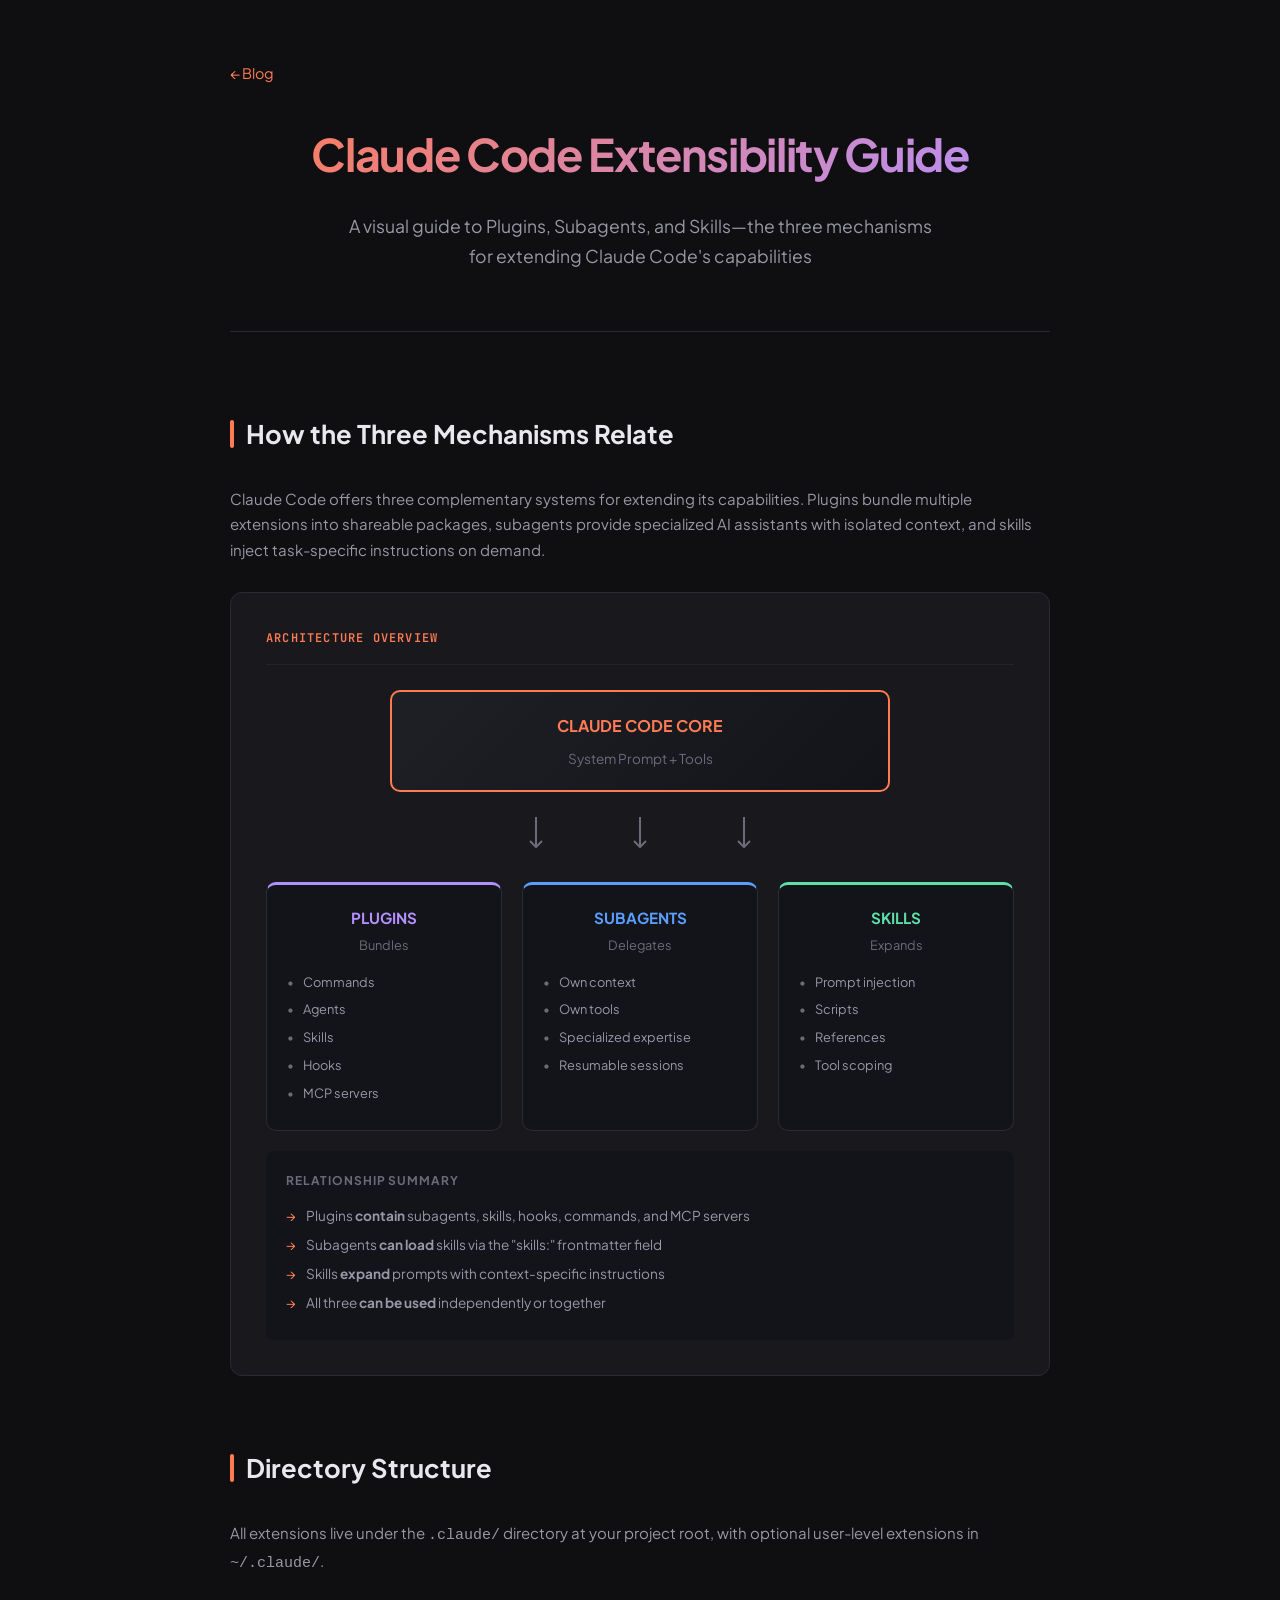
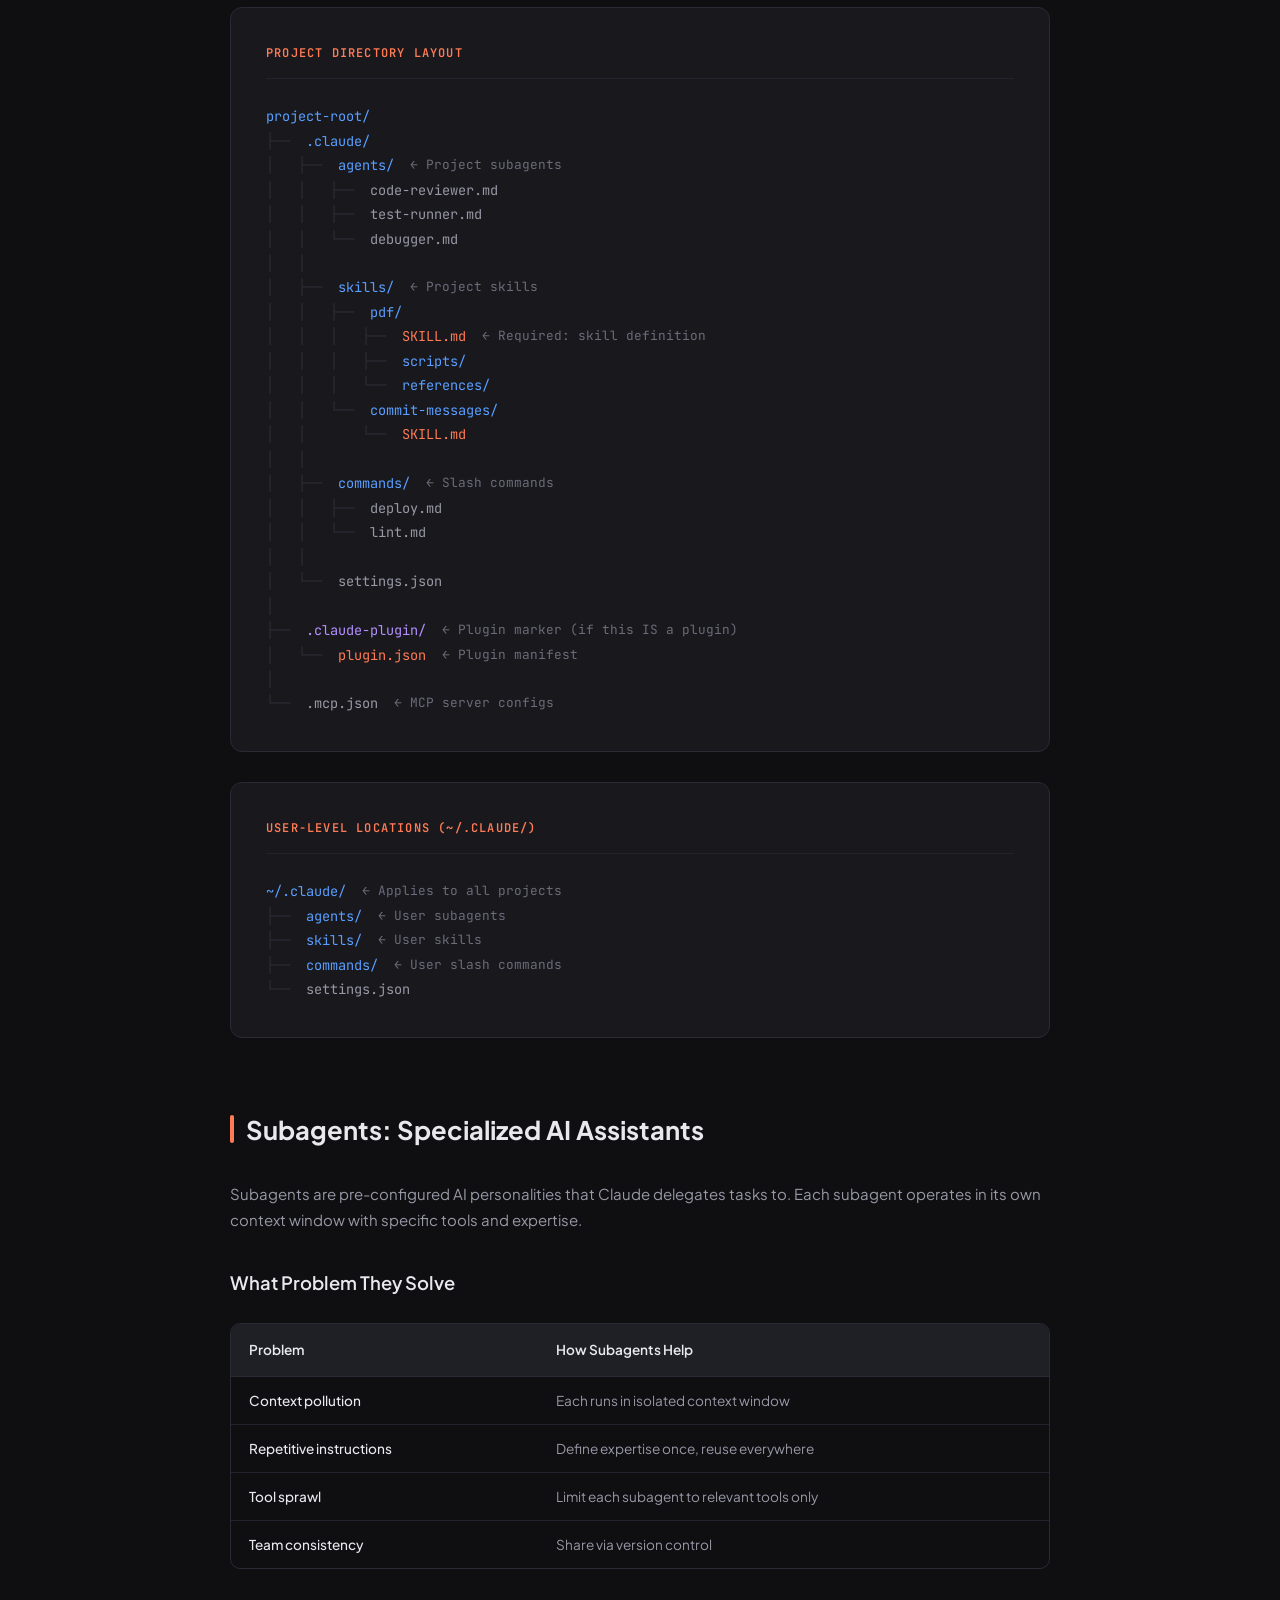
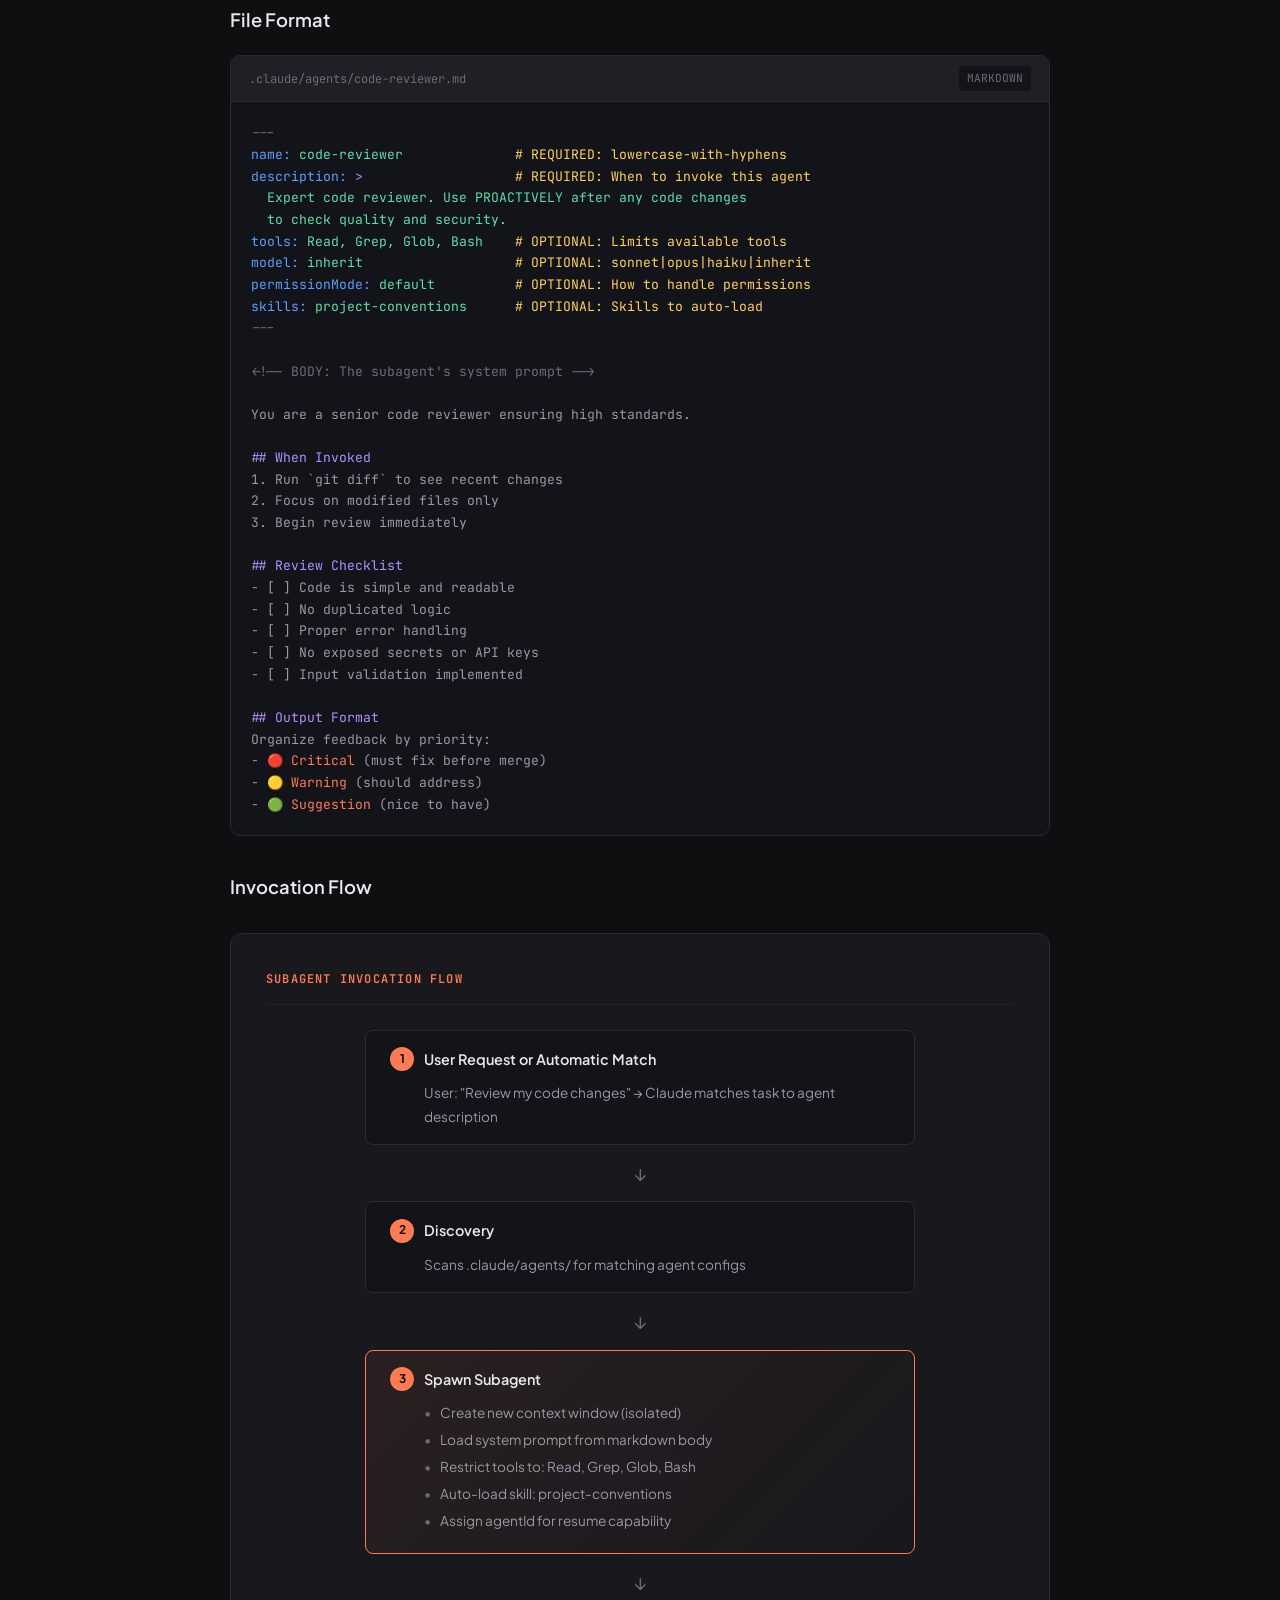
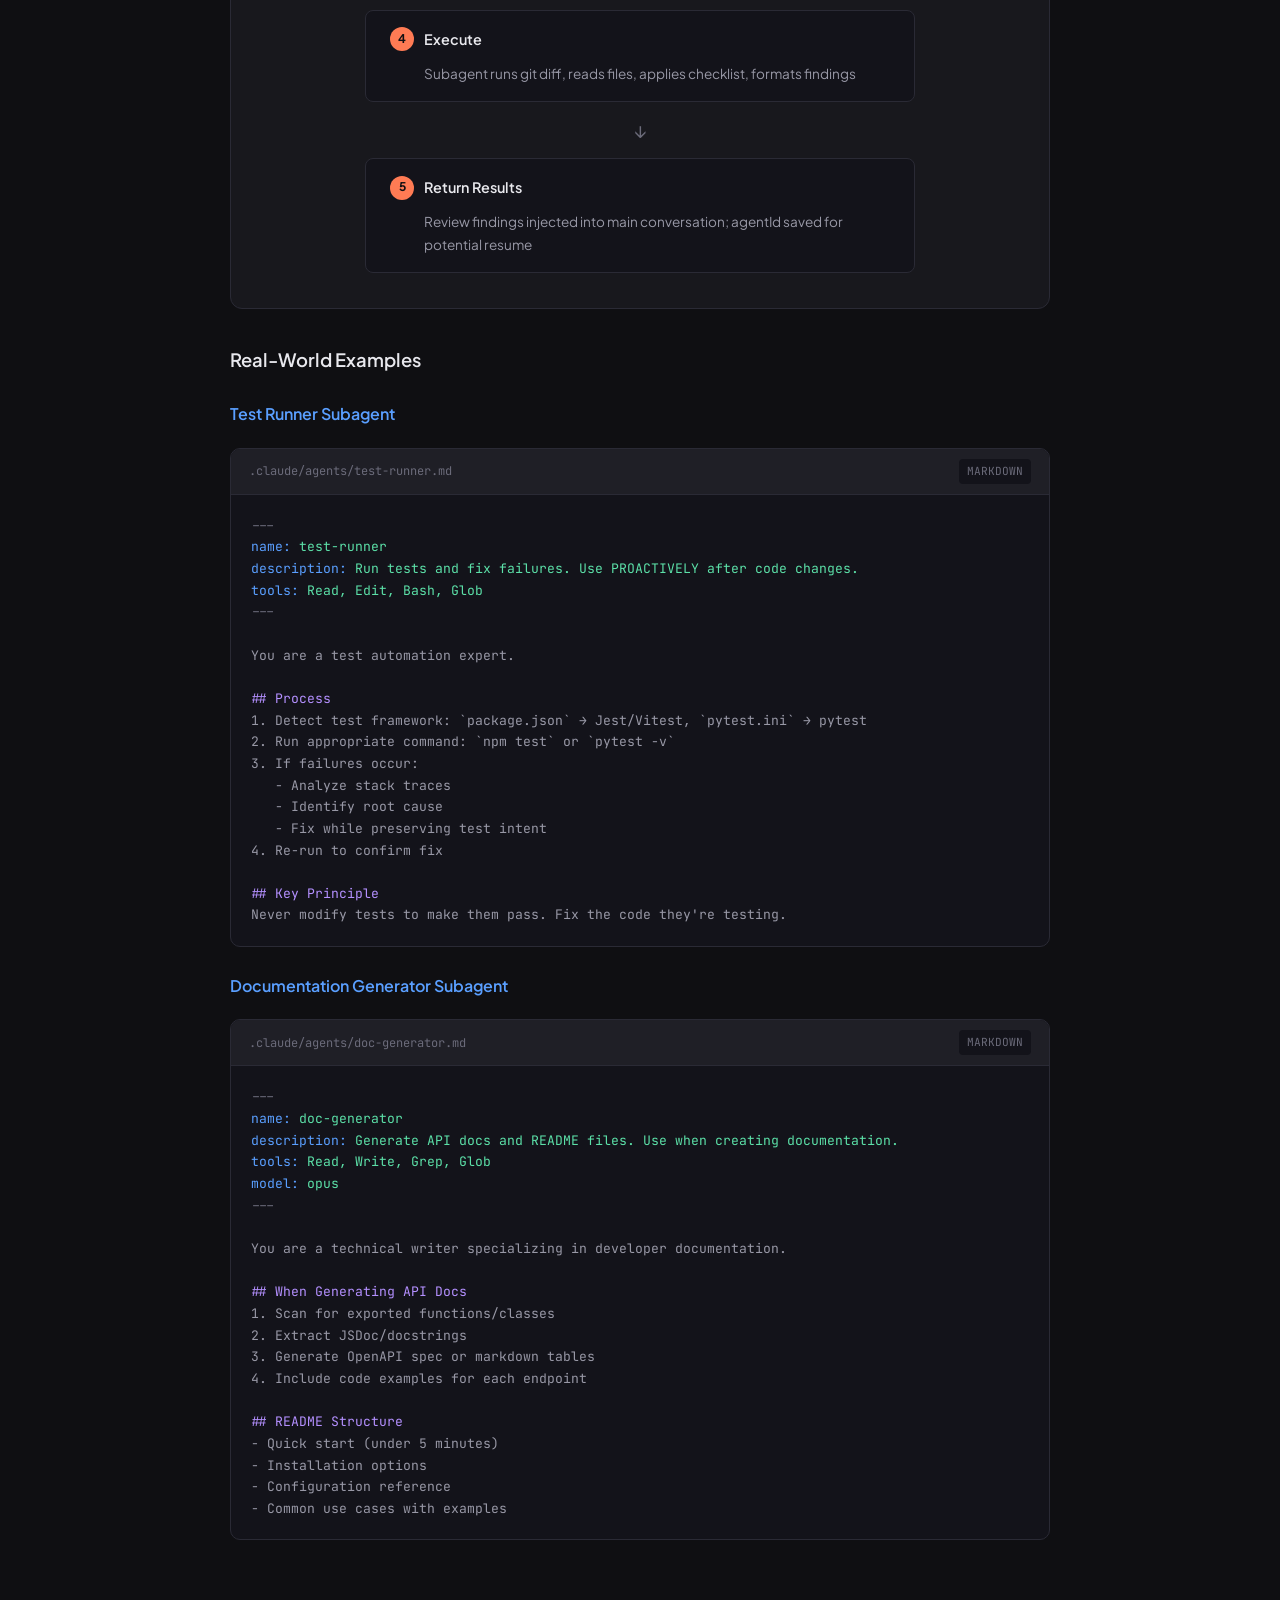
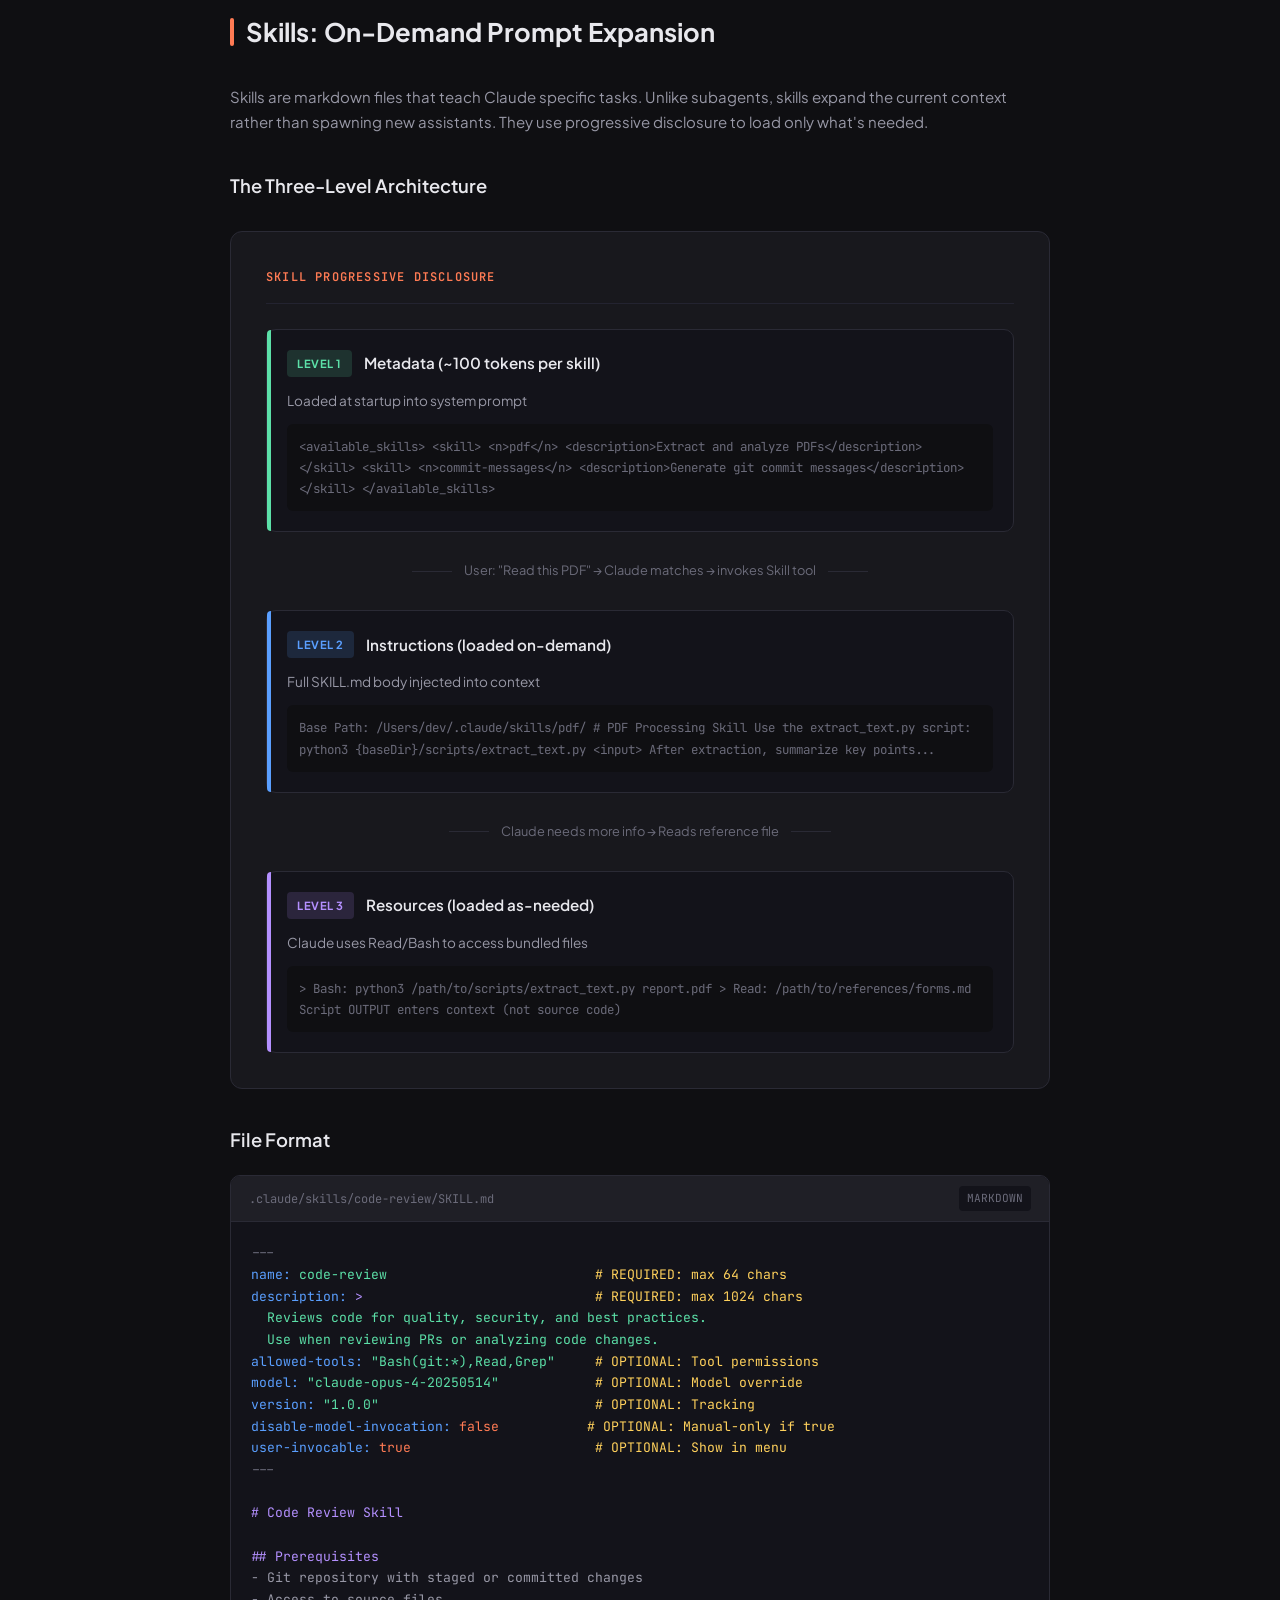
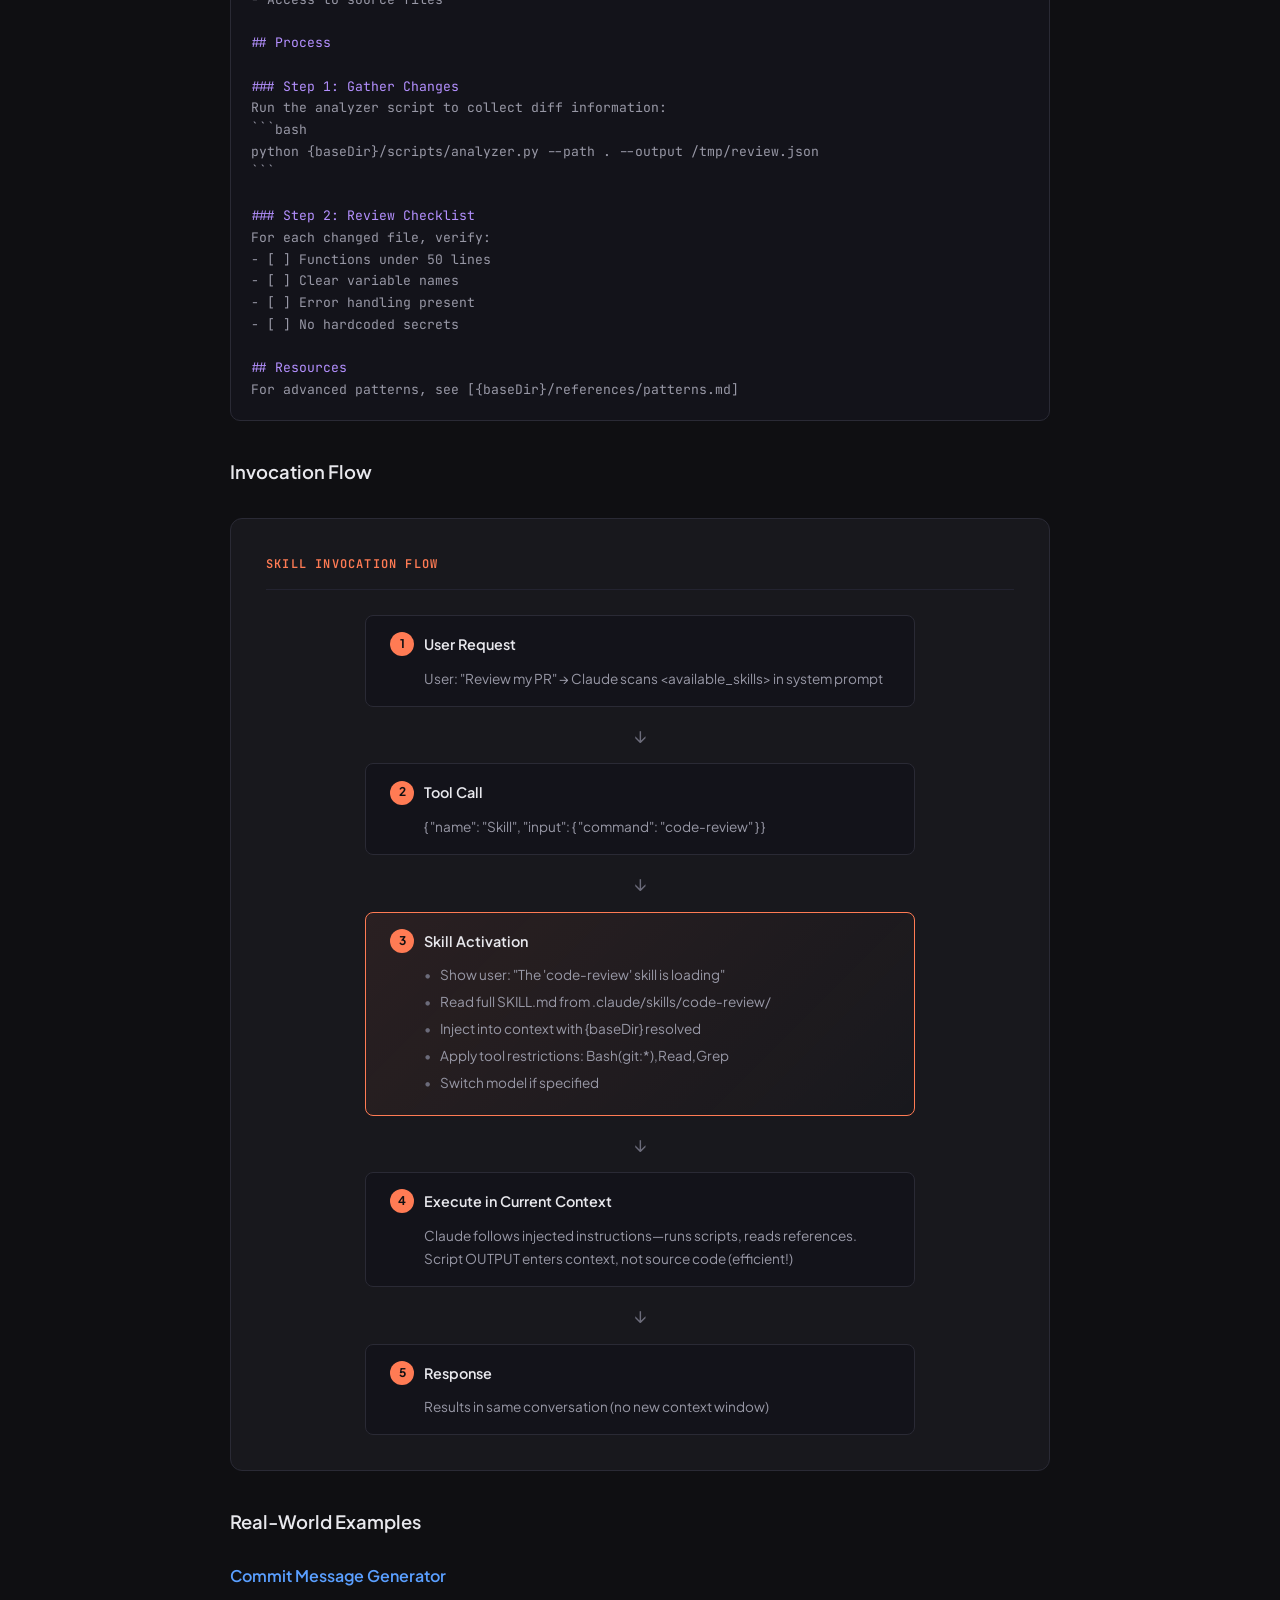
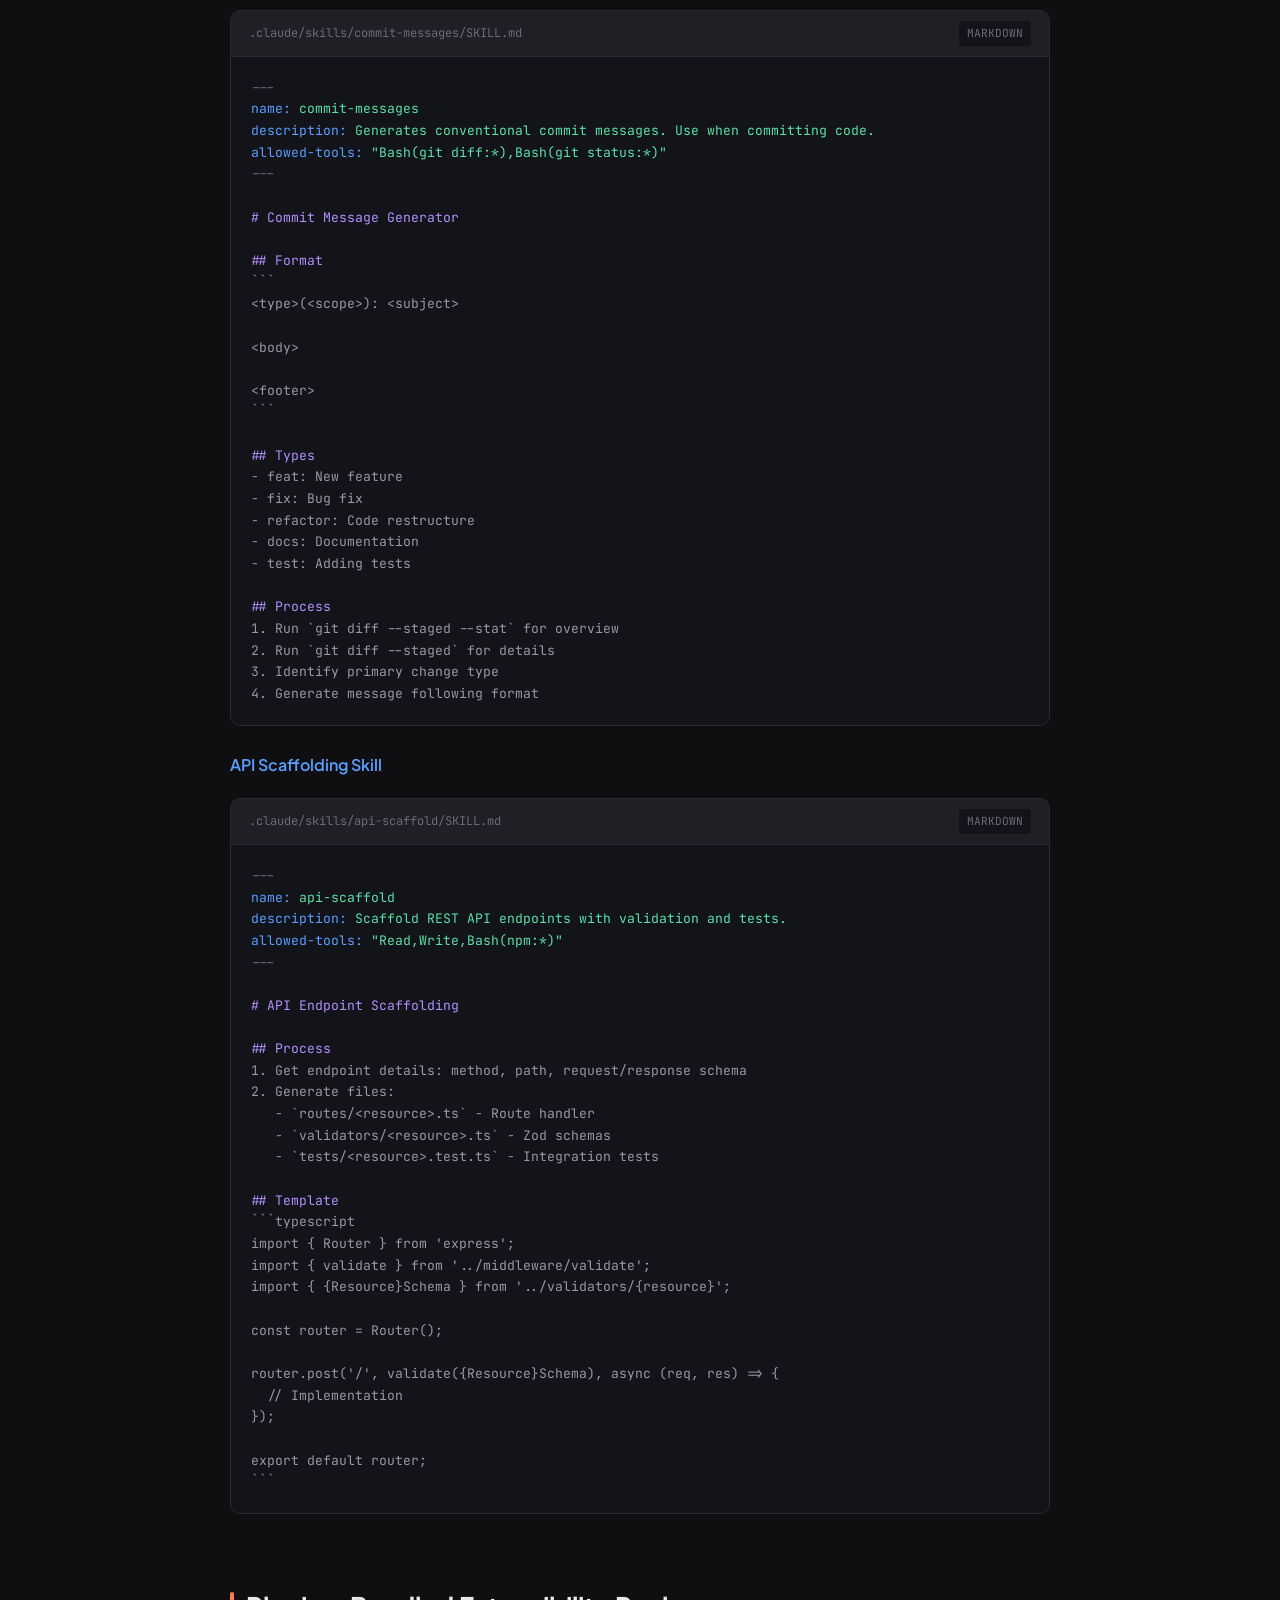
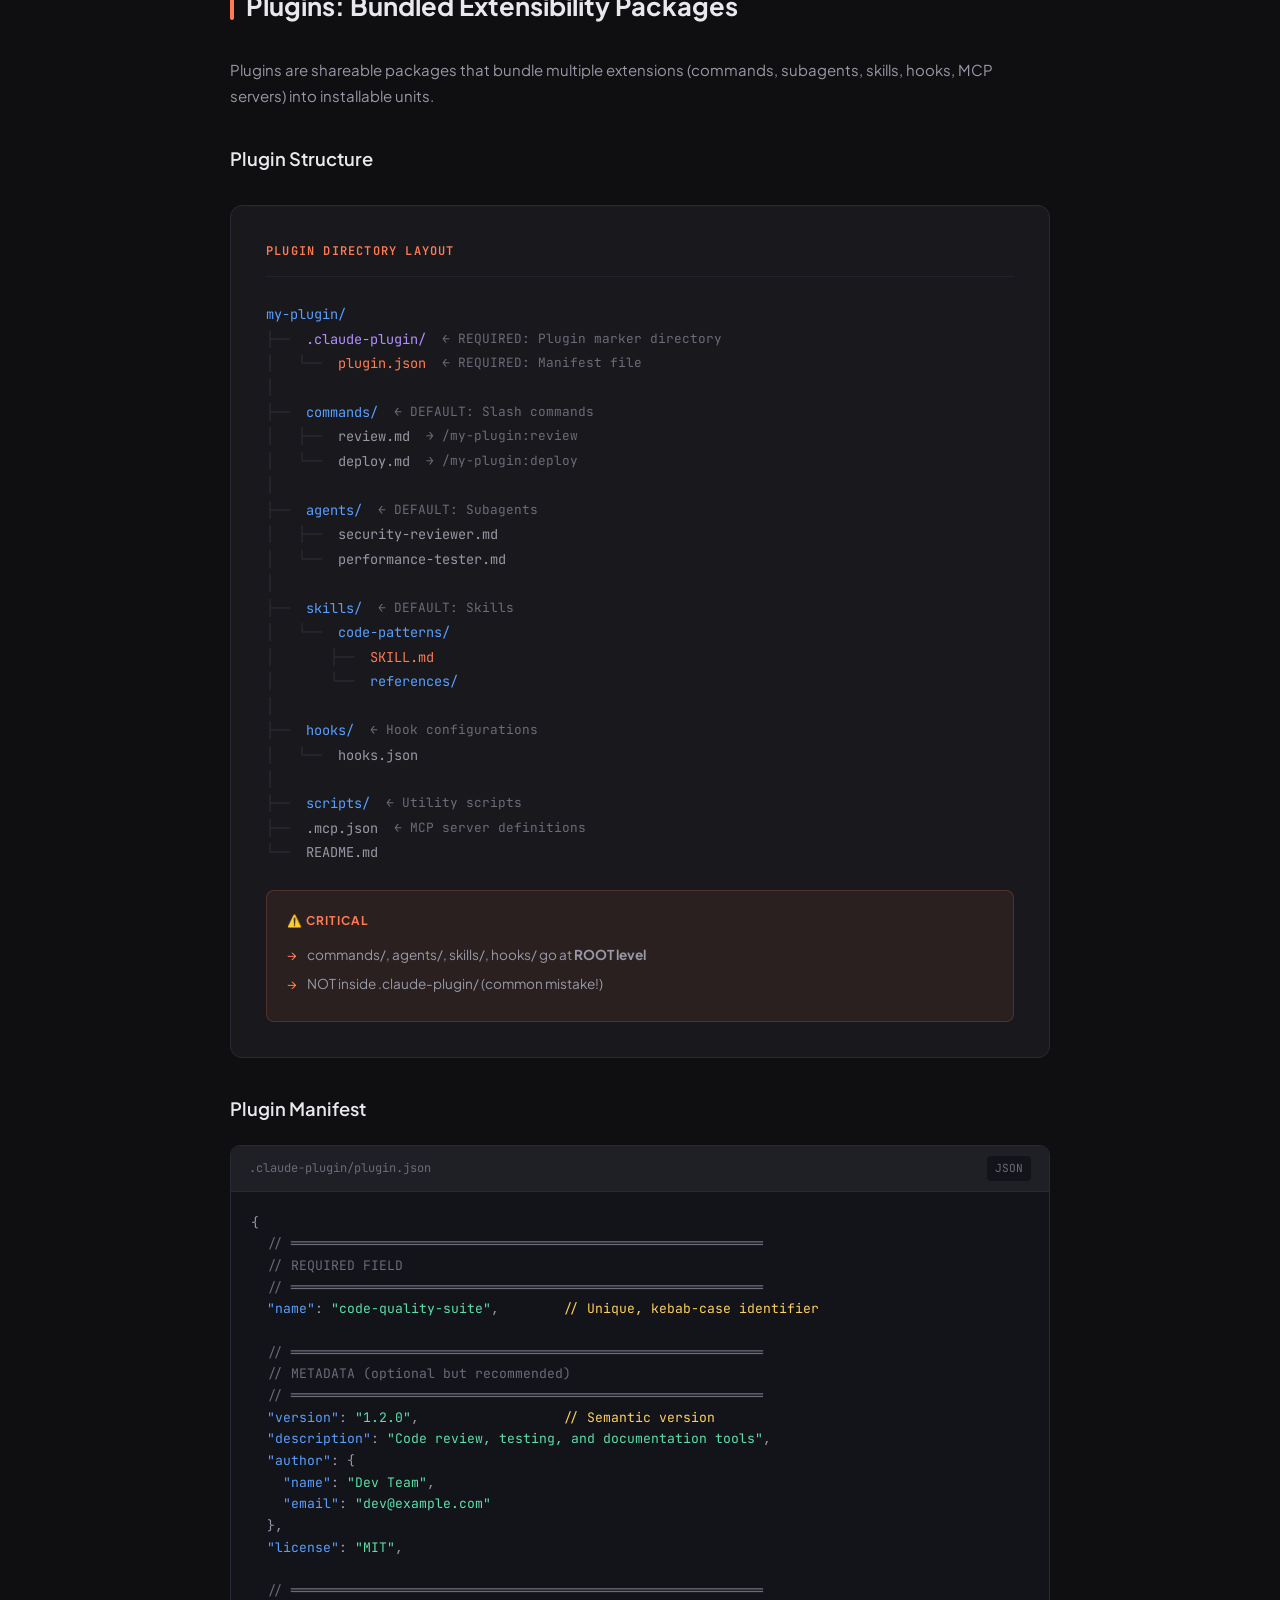
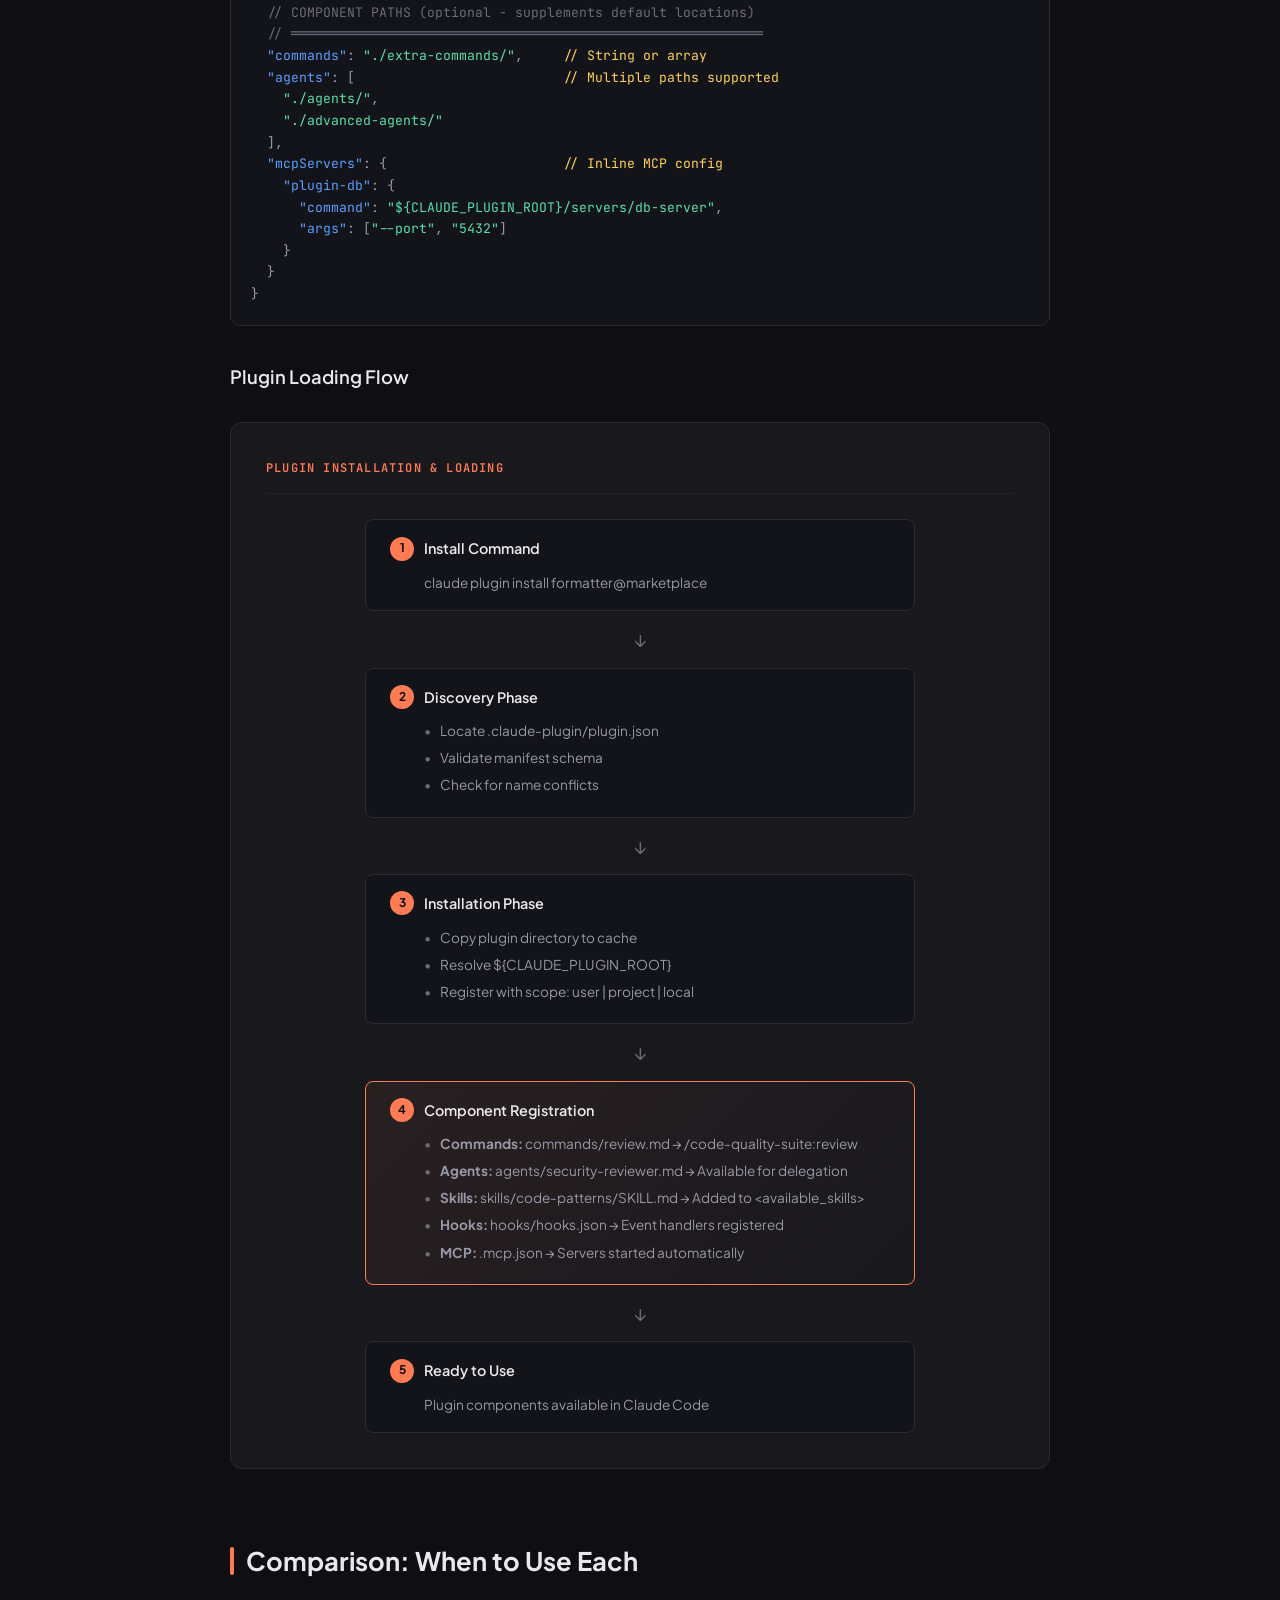
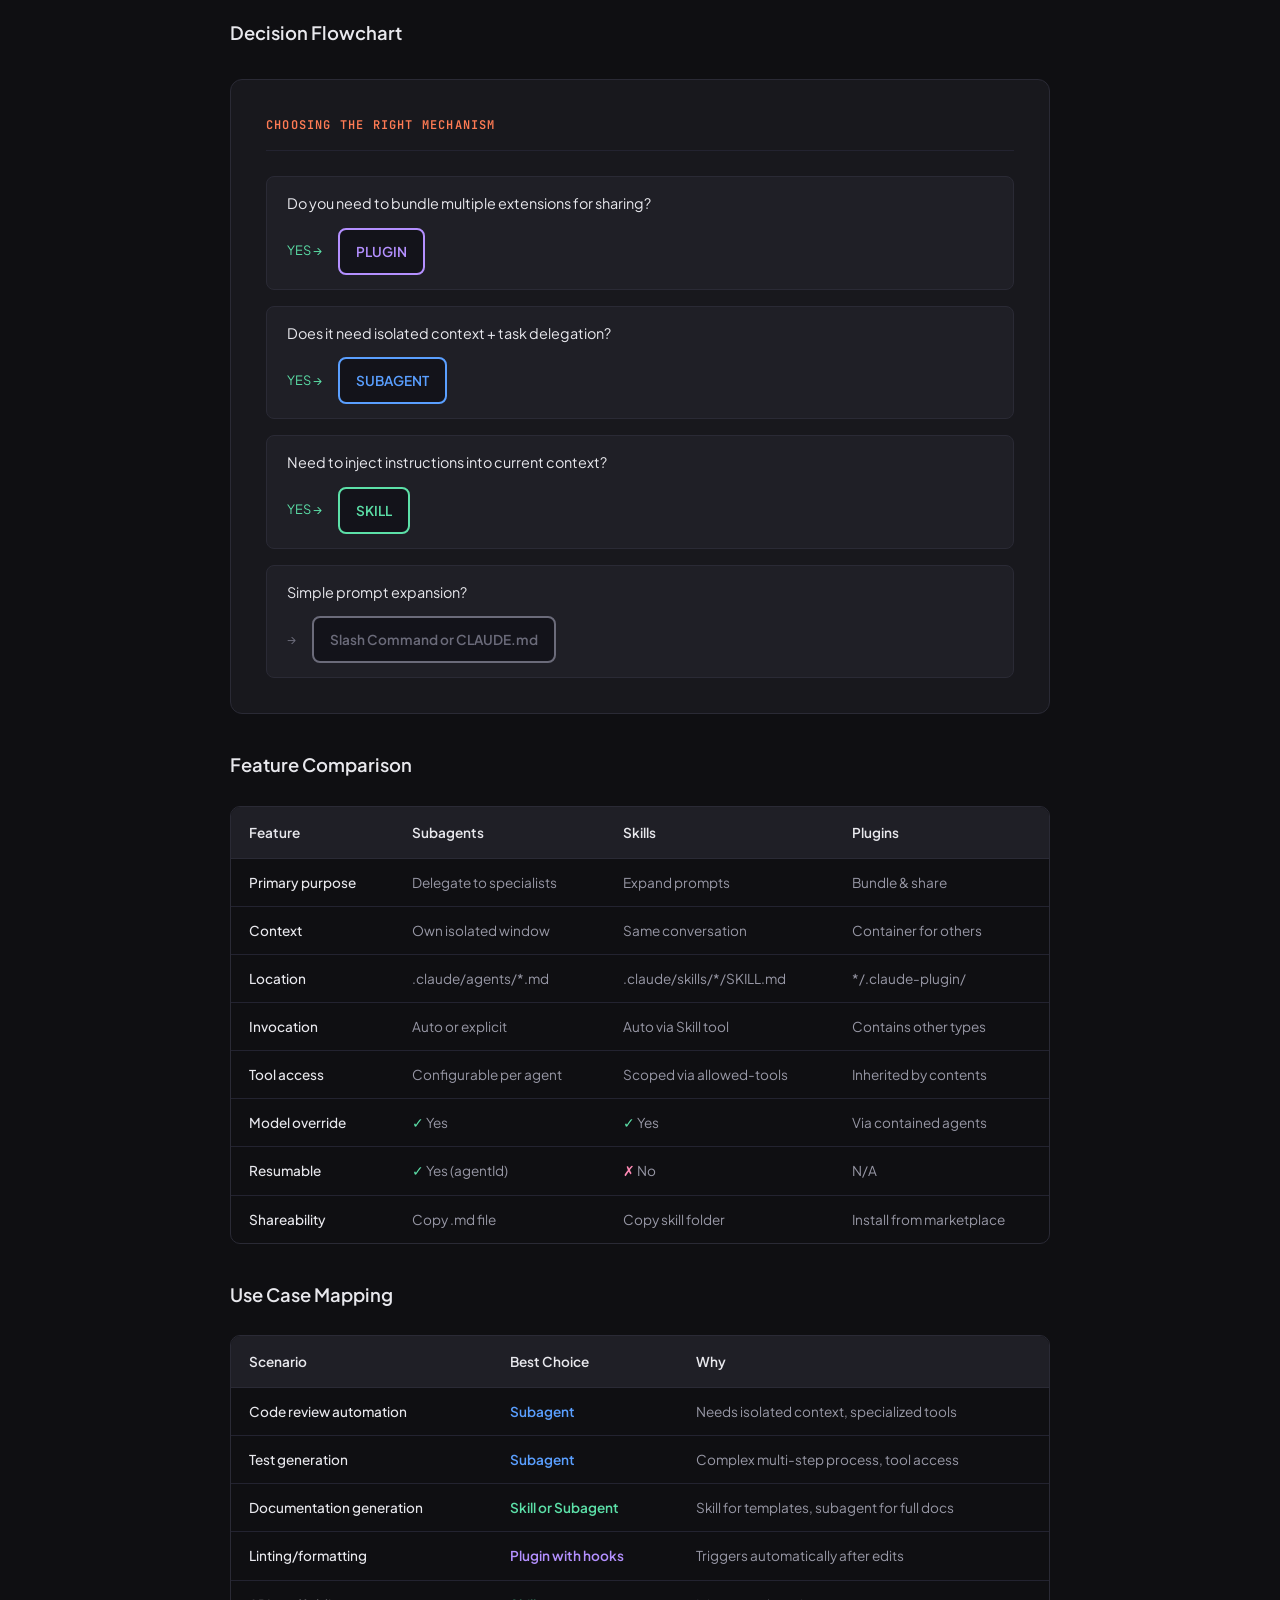
==== commit e0e00d64: "Add top navigation link and improve post excerpt Co-Authored-By: Claude Opus 4.5 <noreply@anthropic." ====
--- a/claude-code-extensibility-guide.html
+++ b/claude-code-extensibility-guide.html
@@ -747,6 +747,9 @@
 </head>
 <body>
     <div class="container">
+        <nav style="margin-bottom: 30px;">
+            <a href="index.html" style="color: var(--accent-orange); text-decoration: none; font-size: 0.9rem;">← Blog</a>
+        </nav>
         <header>
             <h1>Claude Code Extensibility Guide</h1>
             <p class="subtitle">A visual guide to Plugins, Subagents, and Skills—the three mechanisms for extending Claude Code's capabilities</p>
@@ -1790,7 +1793,9 @@
         </section>
 
         <footer>
-            <p>Generated for Claude Code learning • January 2026</p>
+            <p><a href="index.html" style="color: var(--accent-orange); text-decoration: none;">← Blog</a></p>
+            <p>Created by <a href="https://happysathya.com" target="_blank" style="color: var(--accent-blue); text-decoration: none;">Sathya</a> • <a href="https://www.linkedin.com/in/happysathya/" target="_blank" style="color: var(--accent-blue); text-decoration: none;">LinkedIn</a></p>
+            <p>Generated with Claude • January 2026</p>
         </footer>
     </div>
 </body>
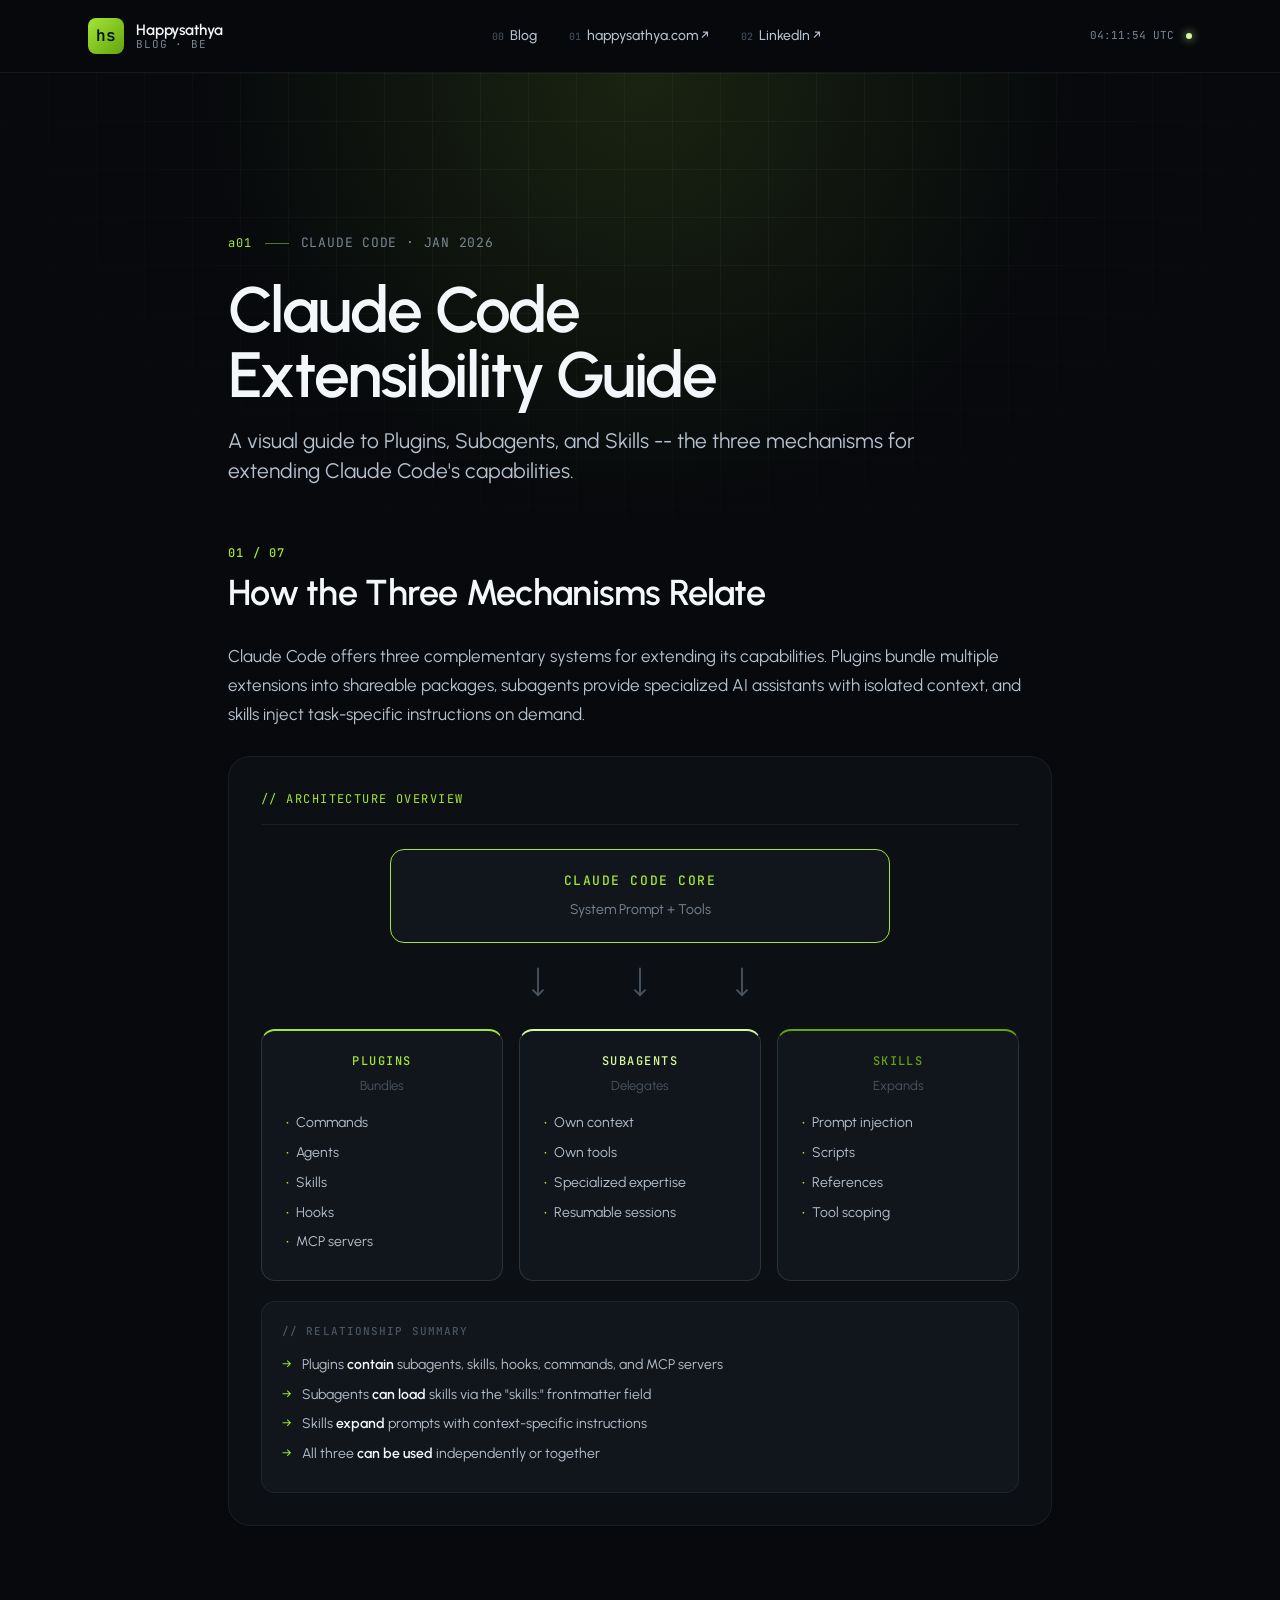
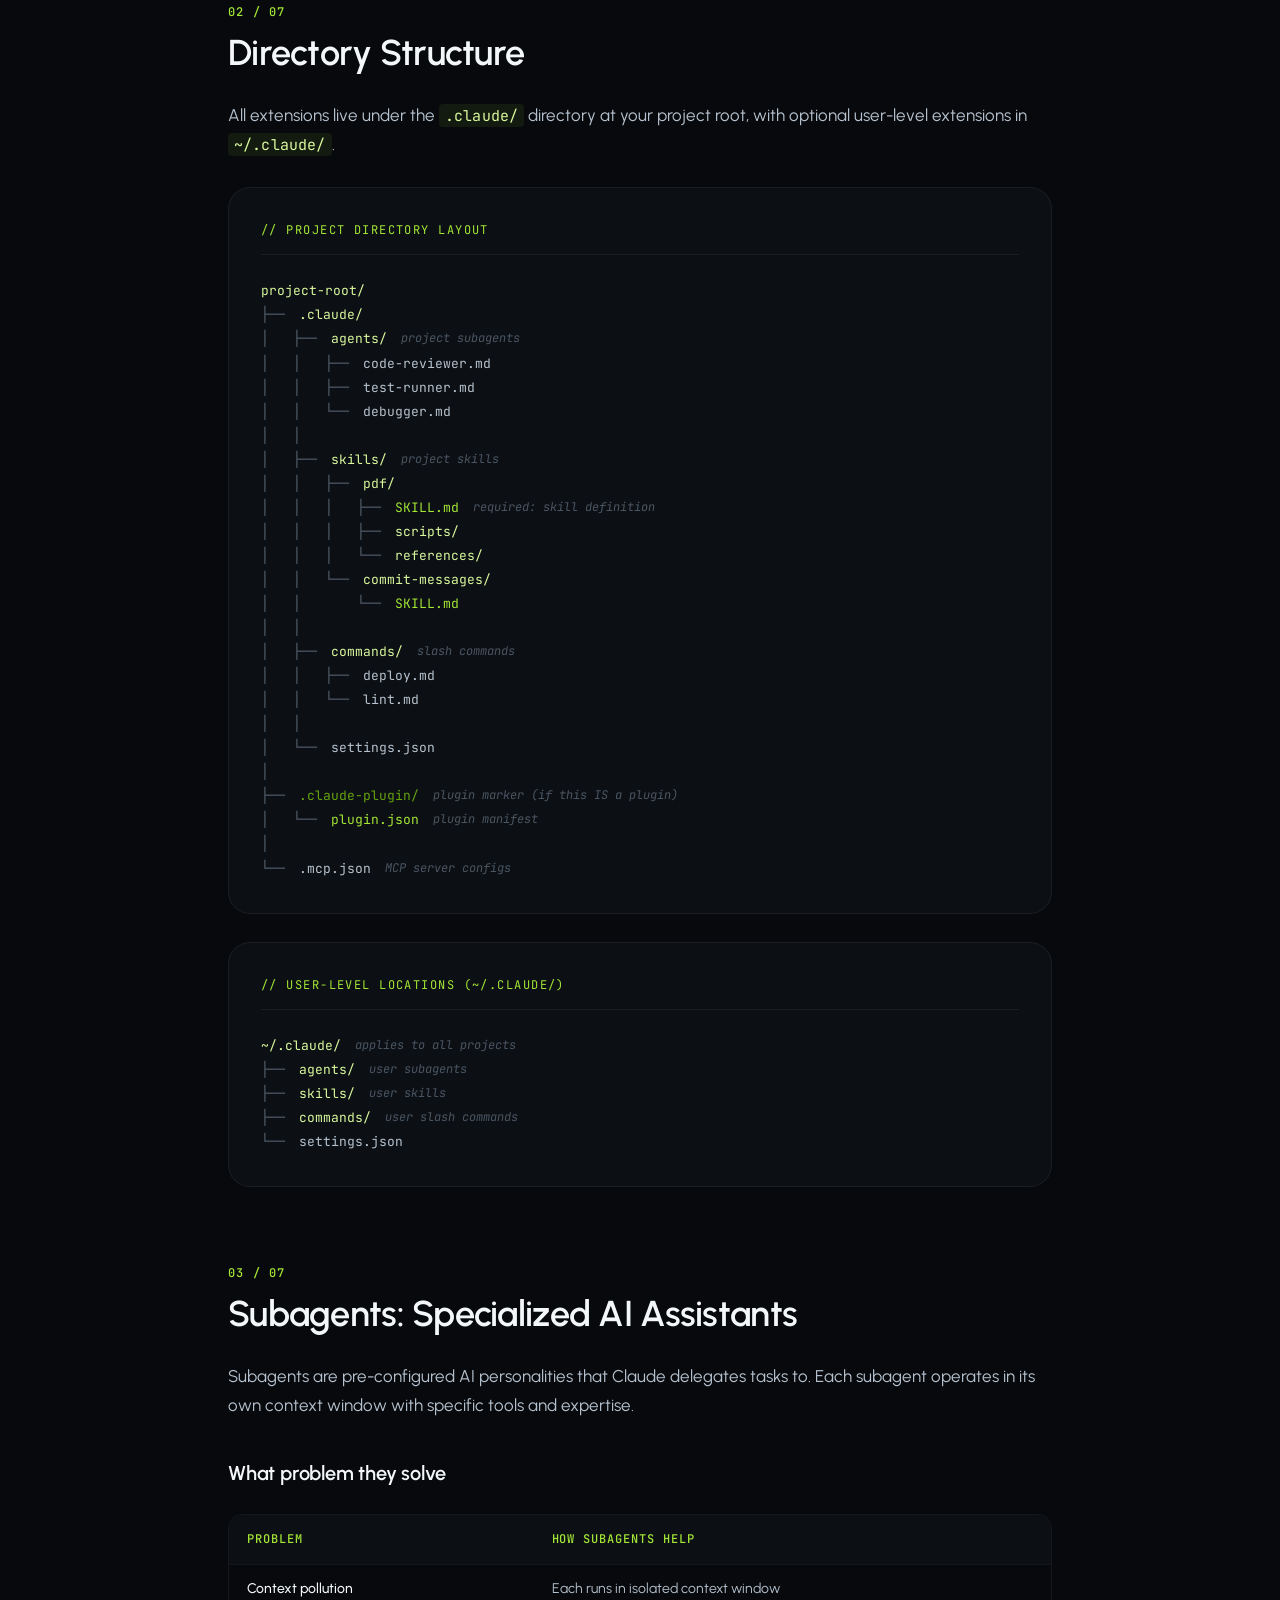
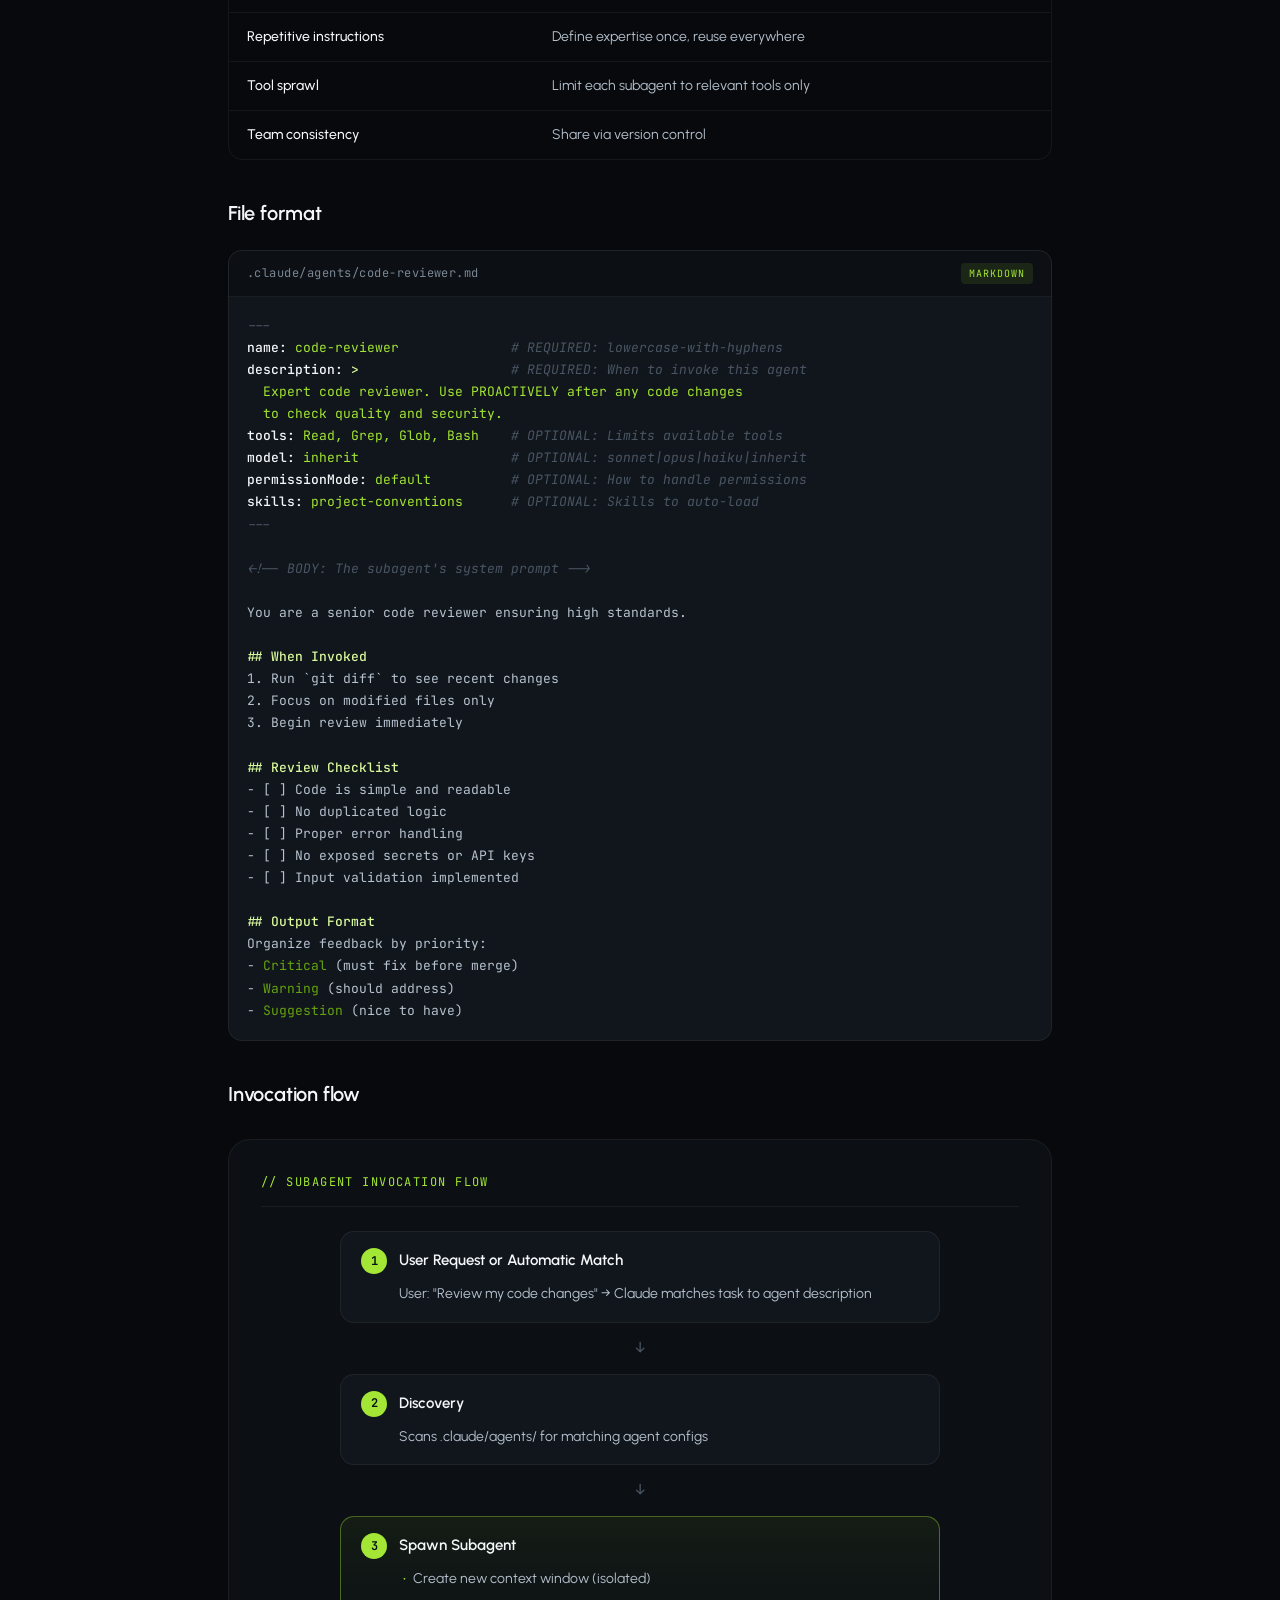
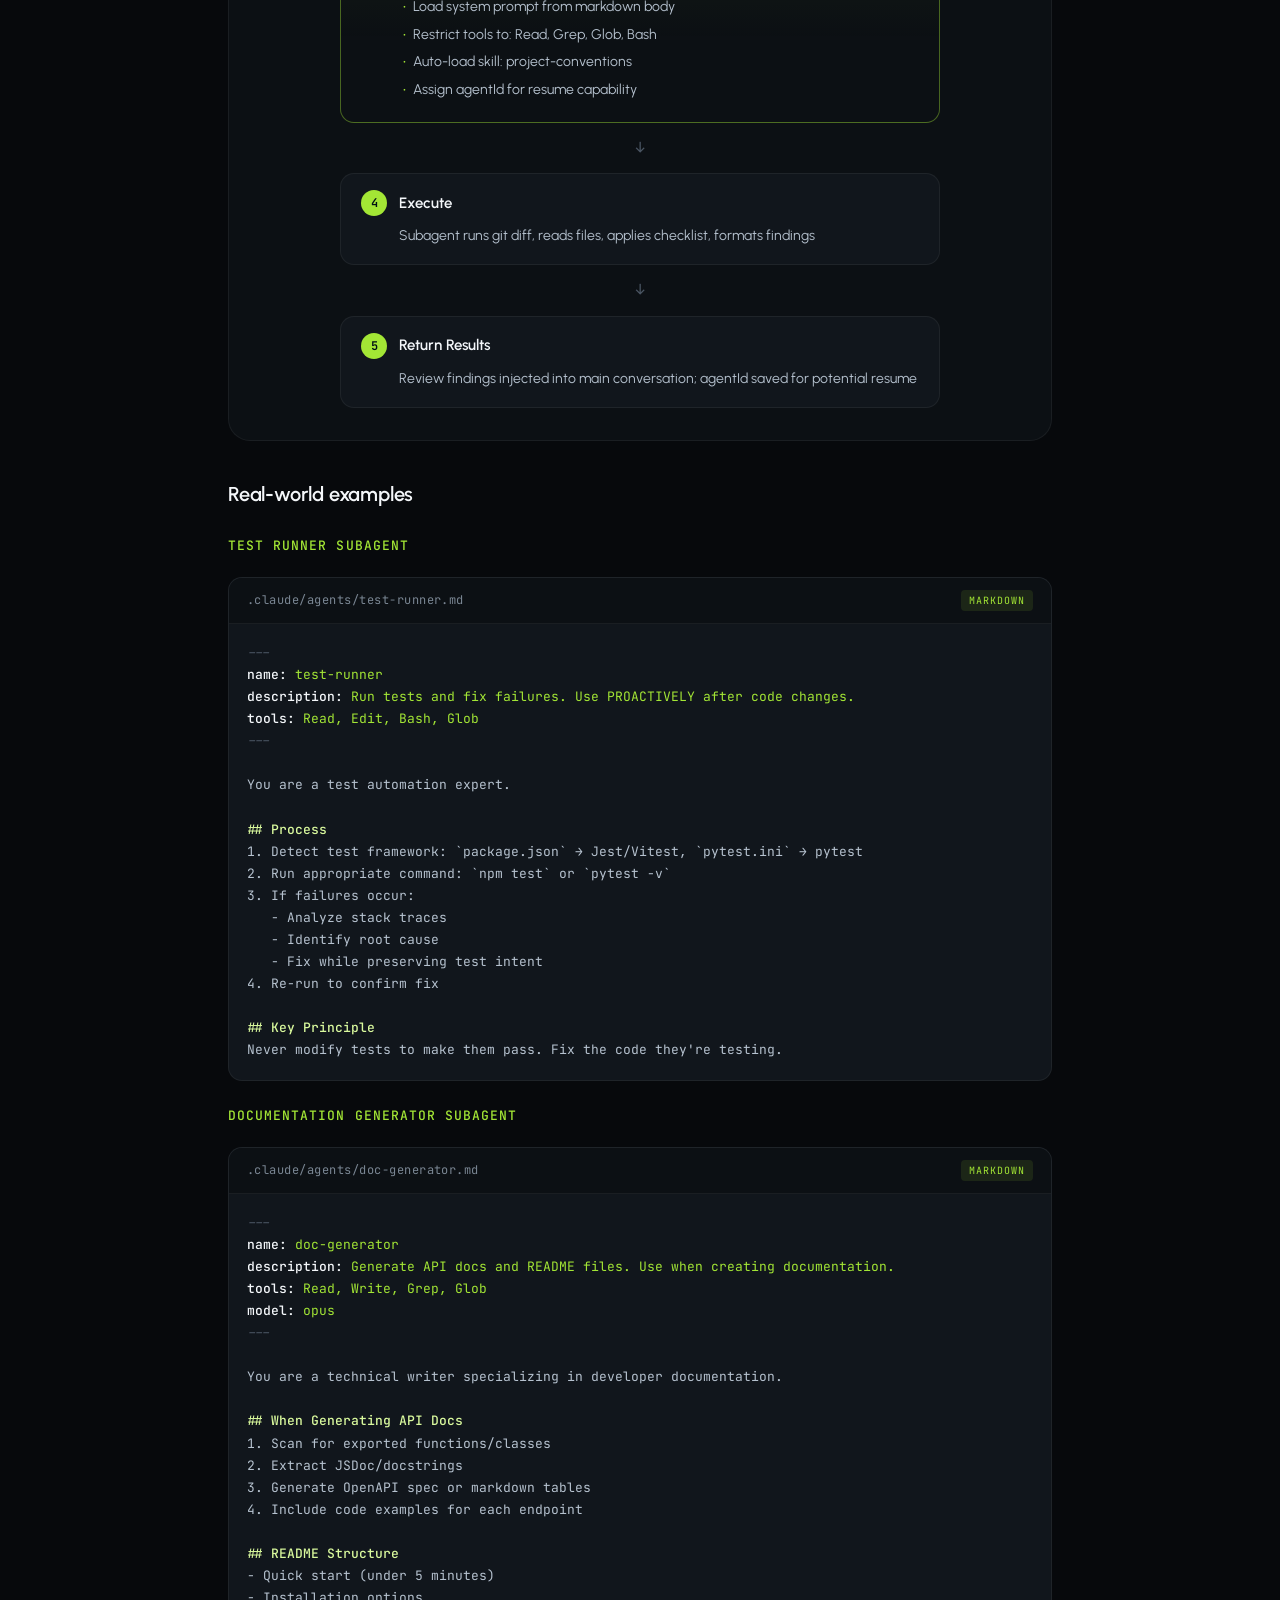
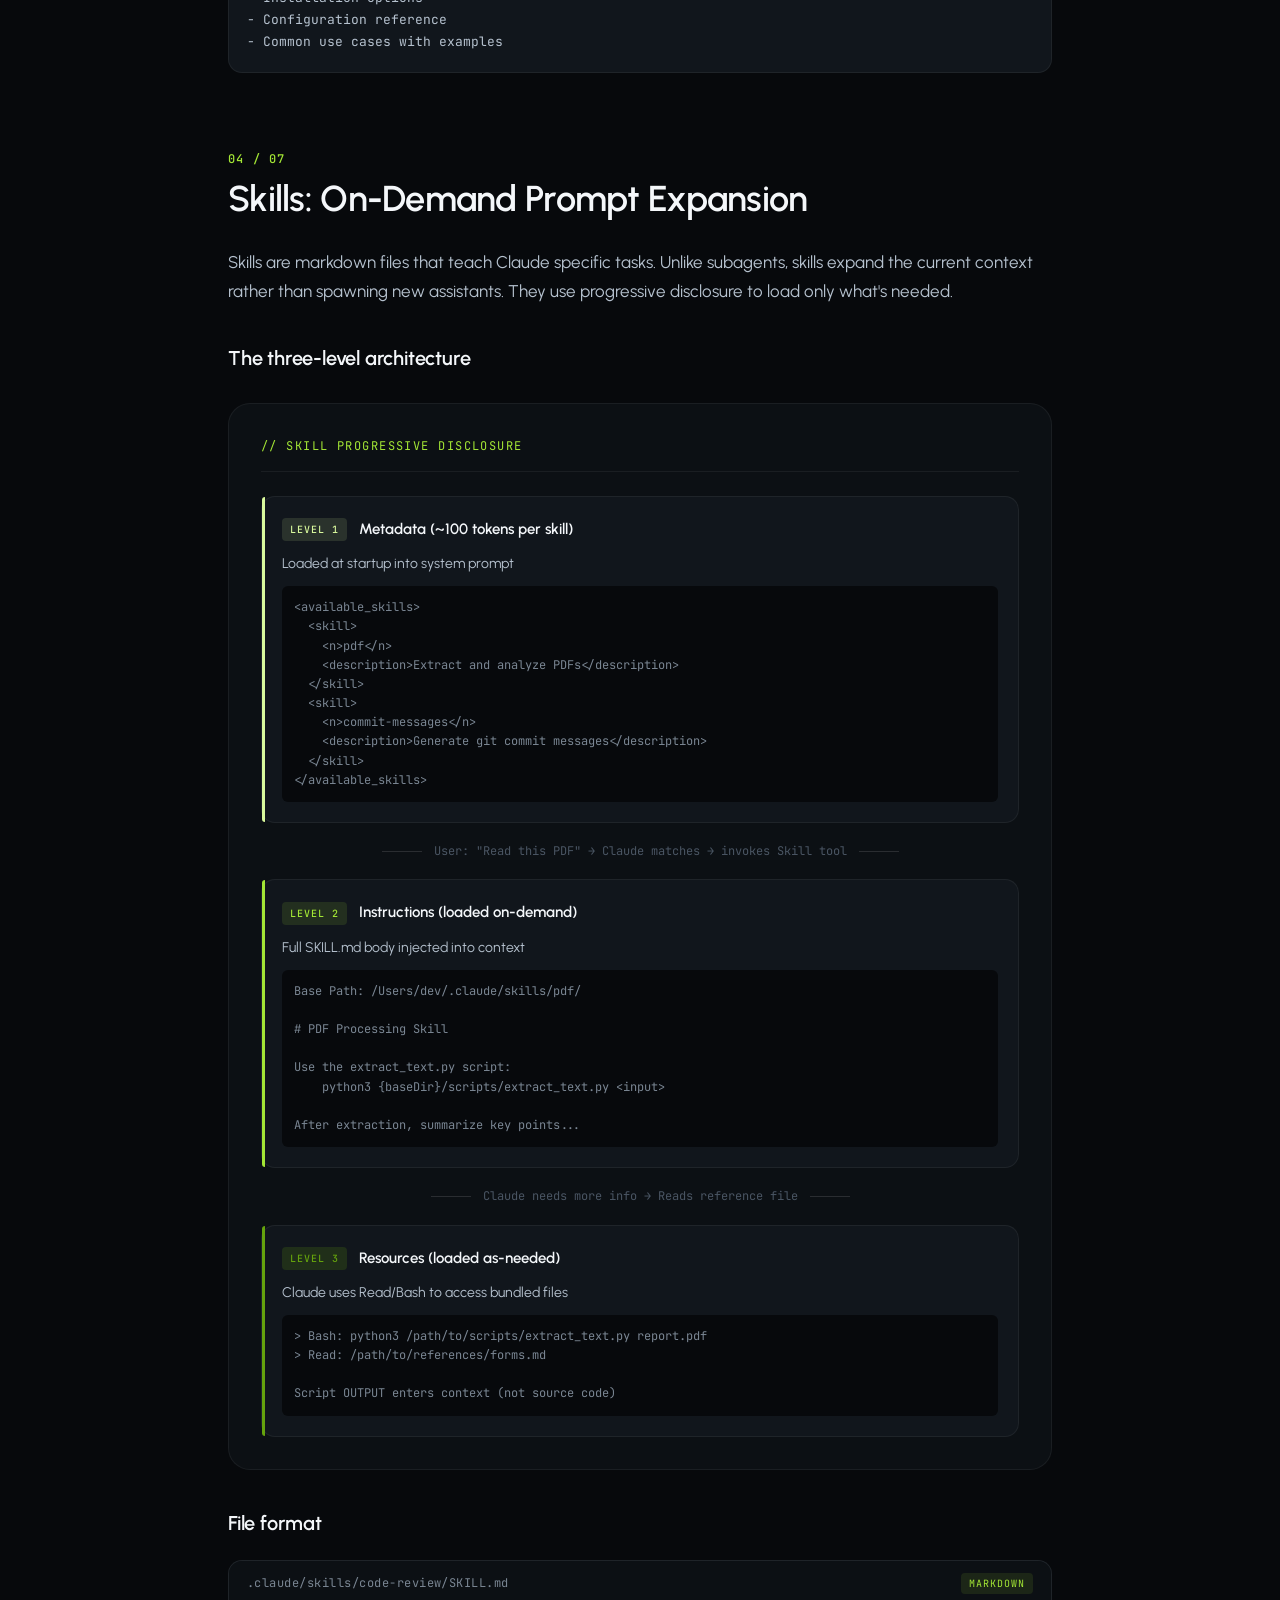
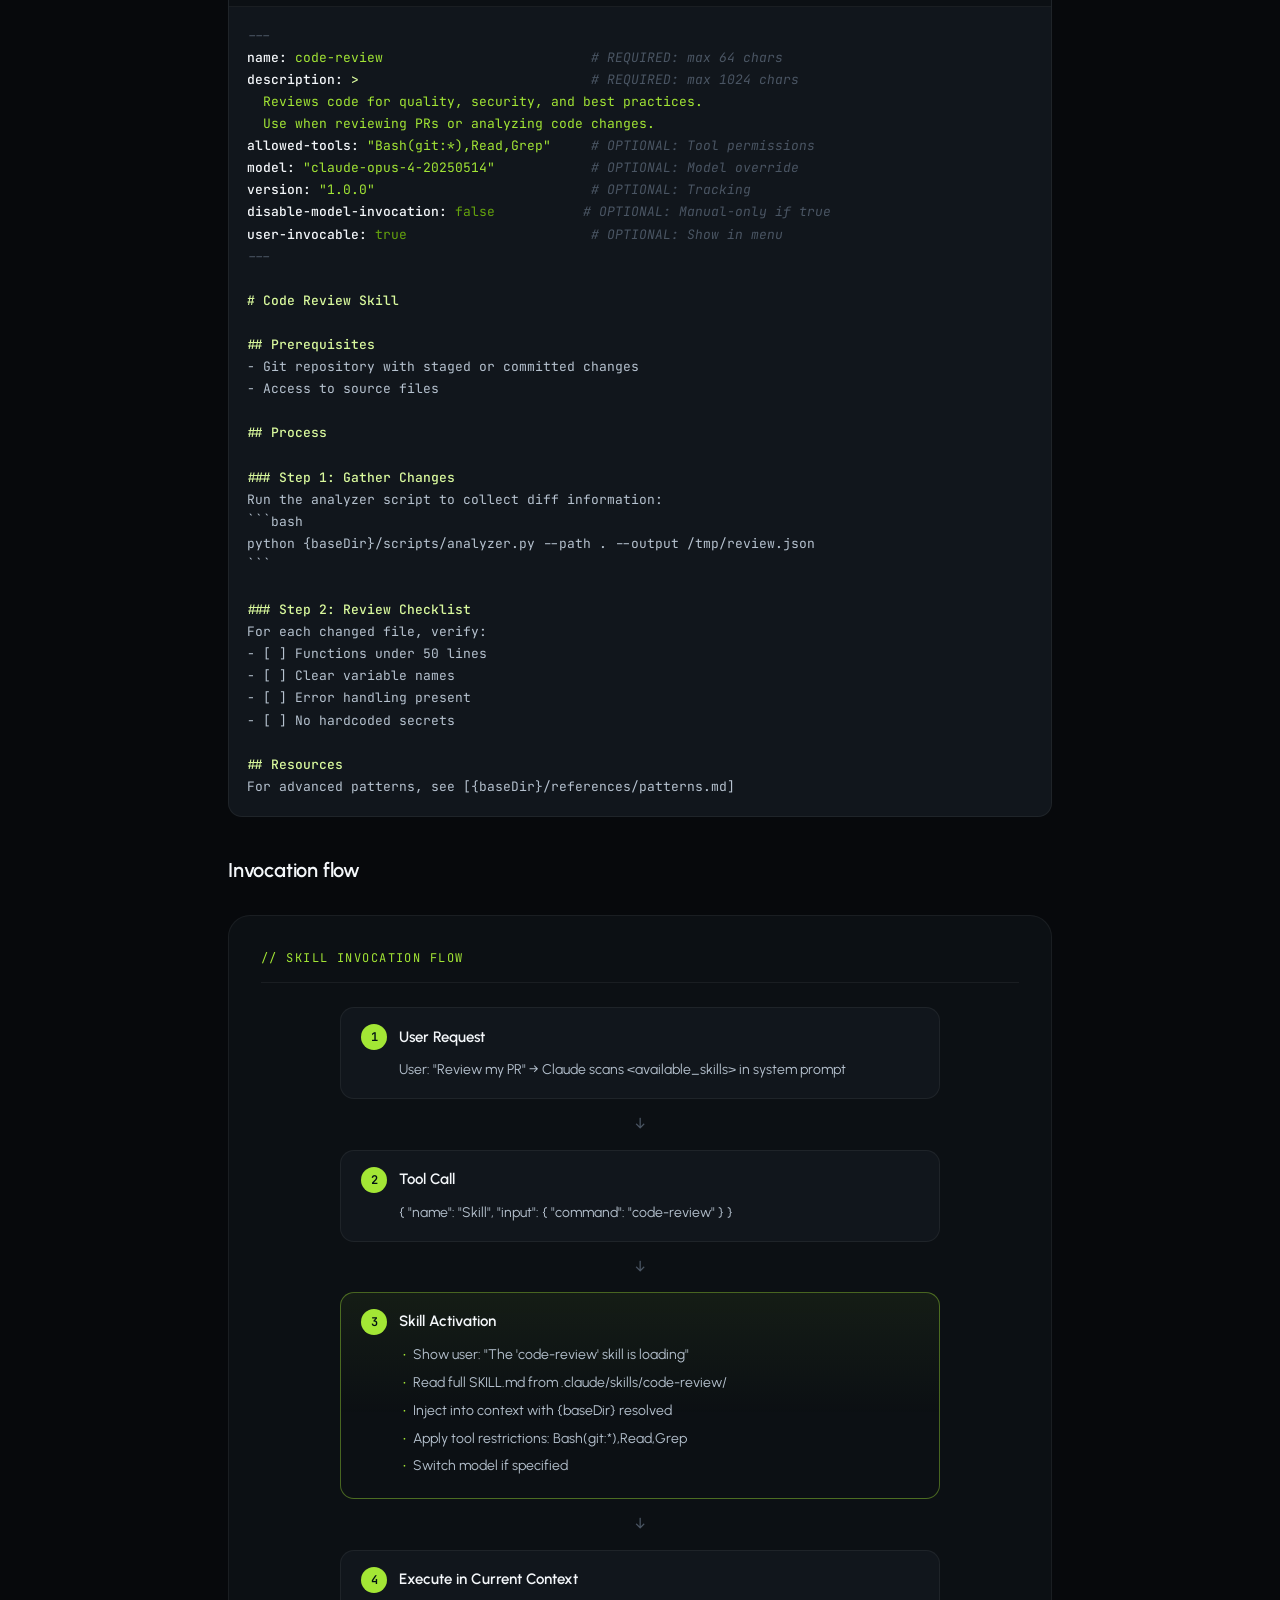
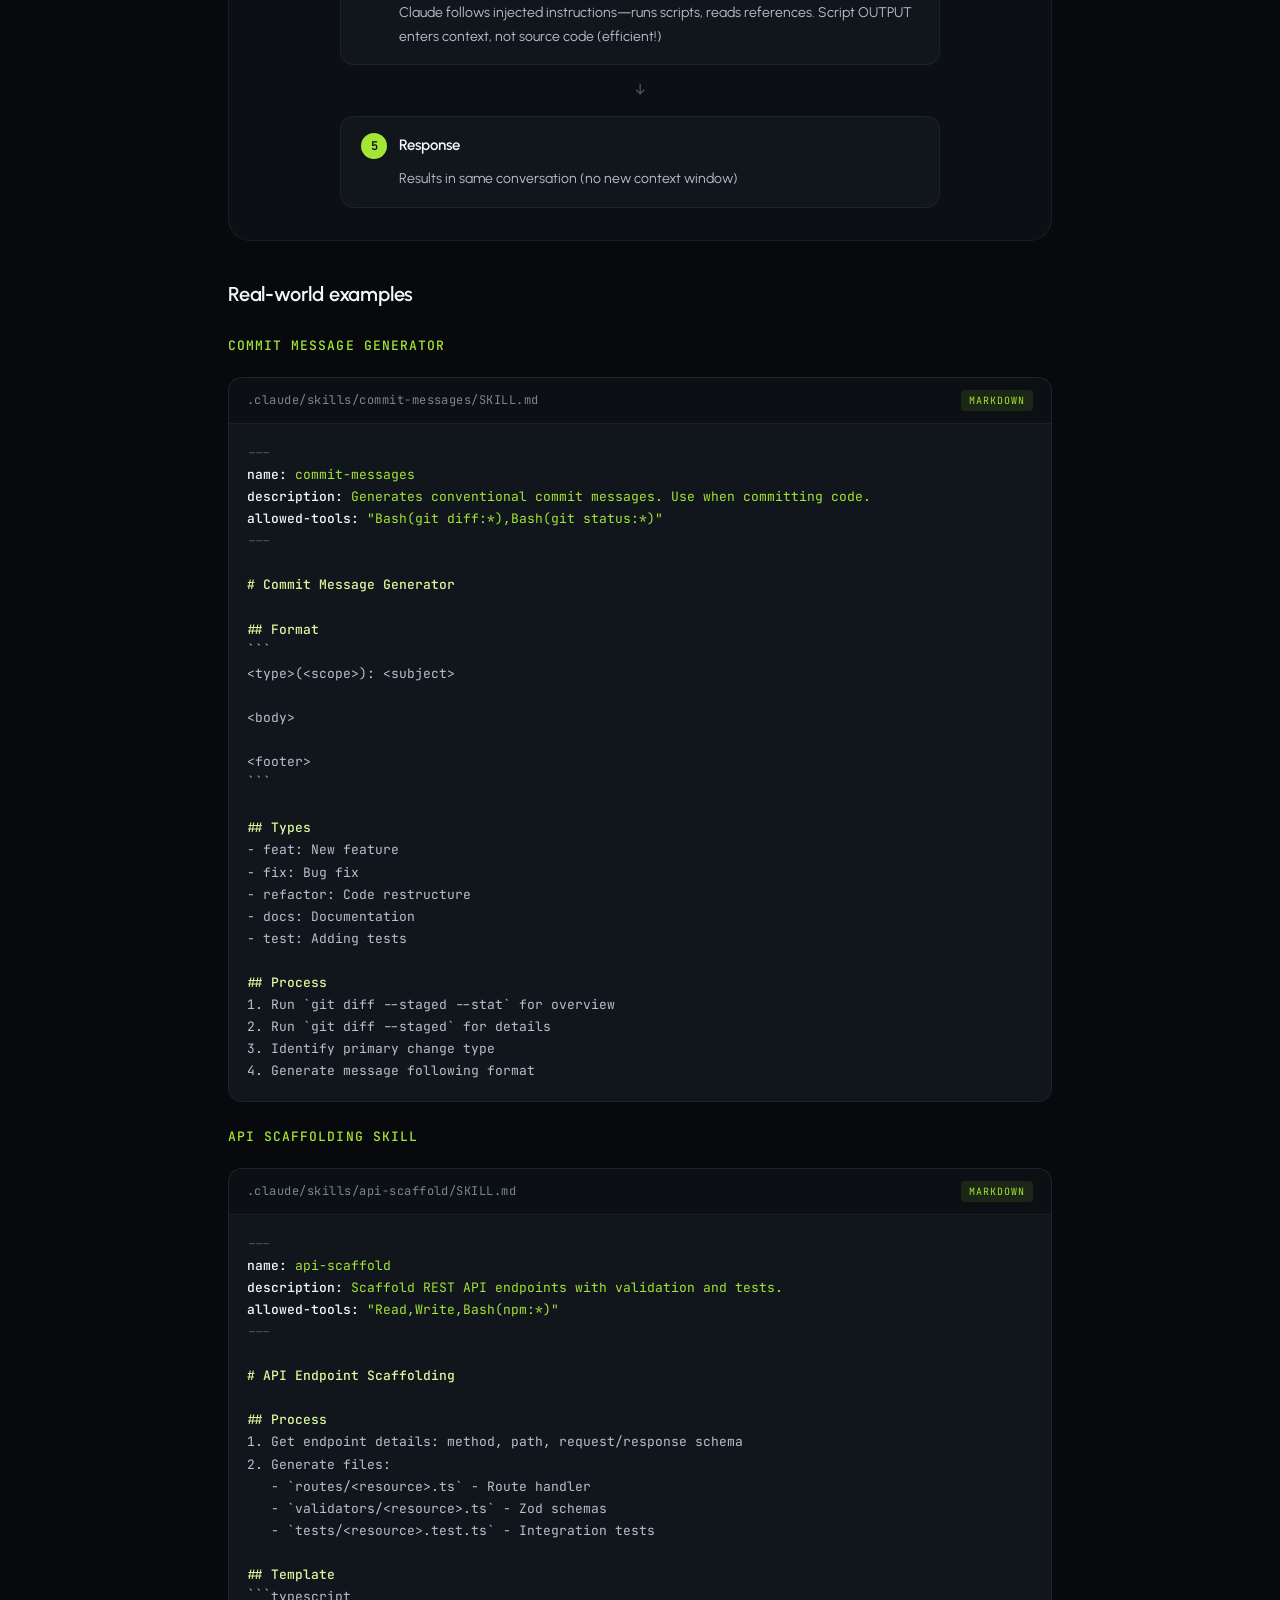
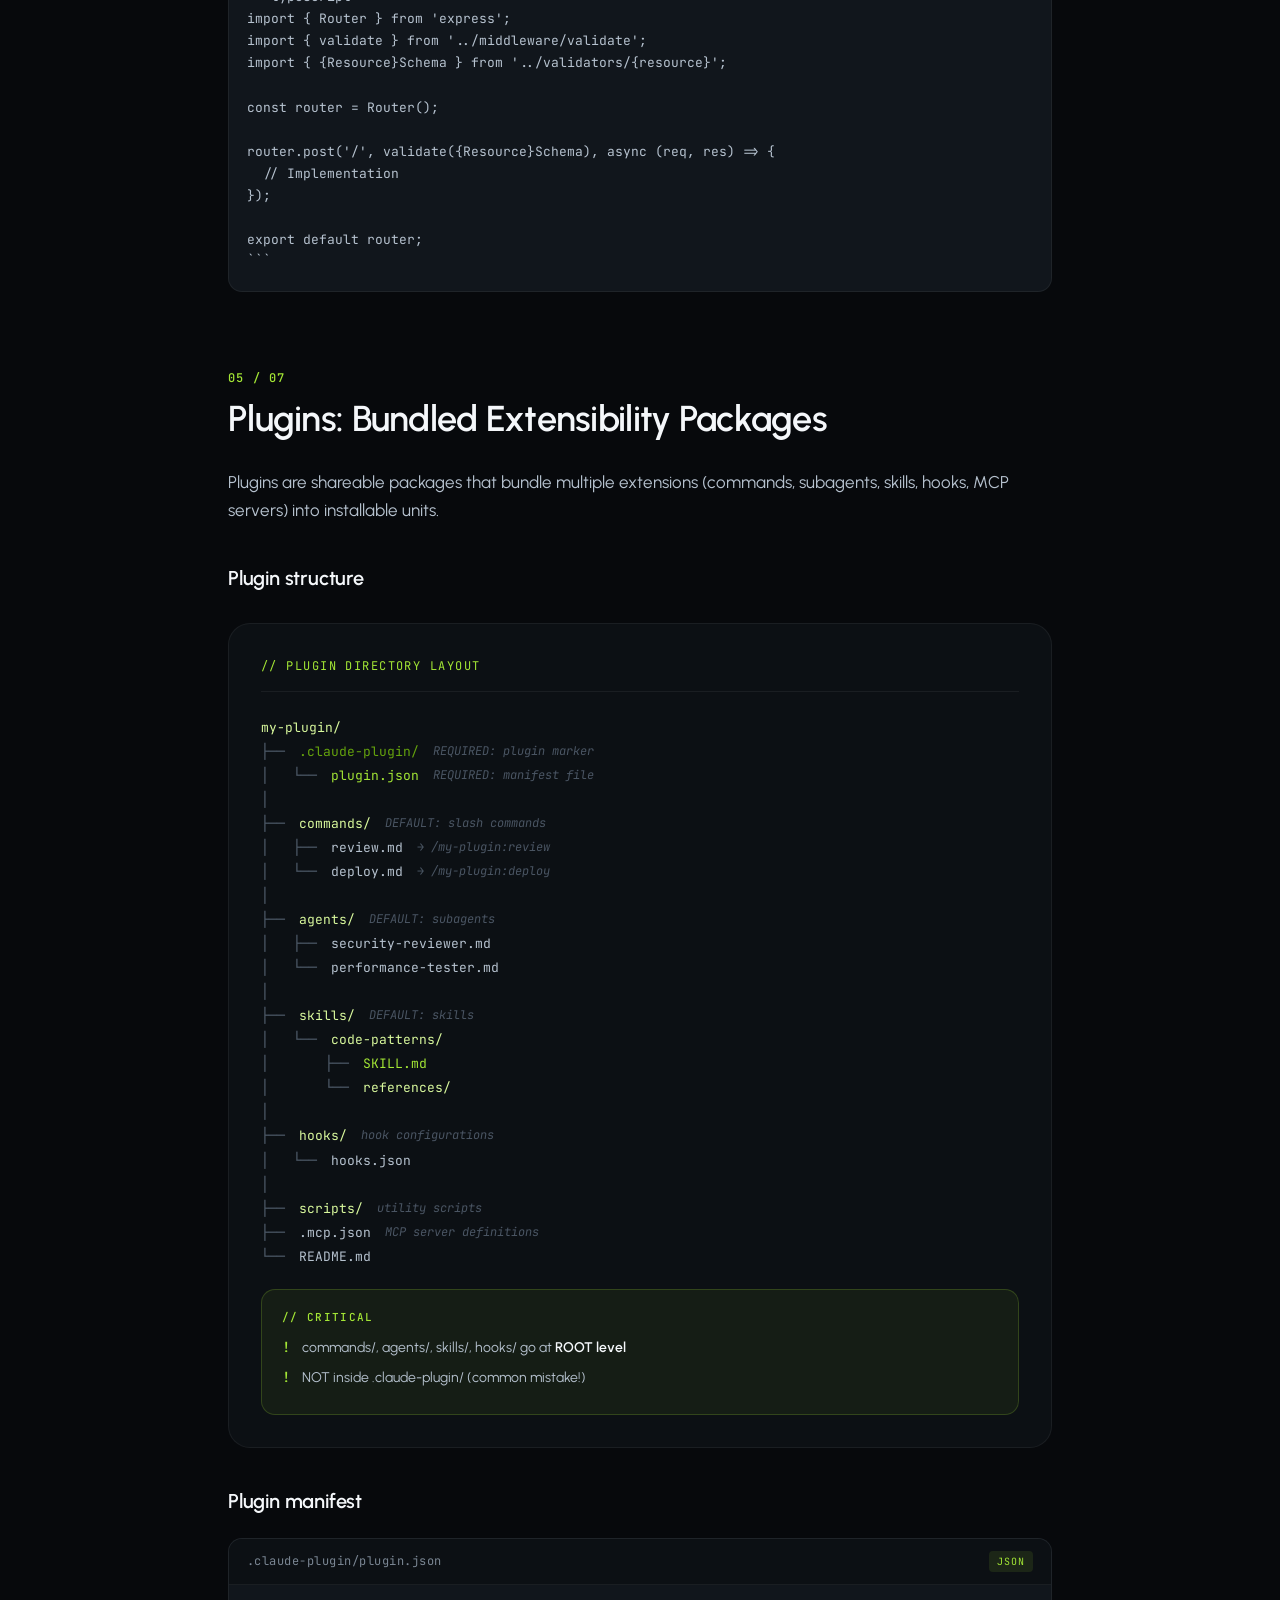
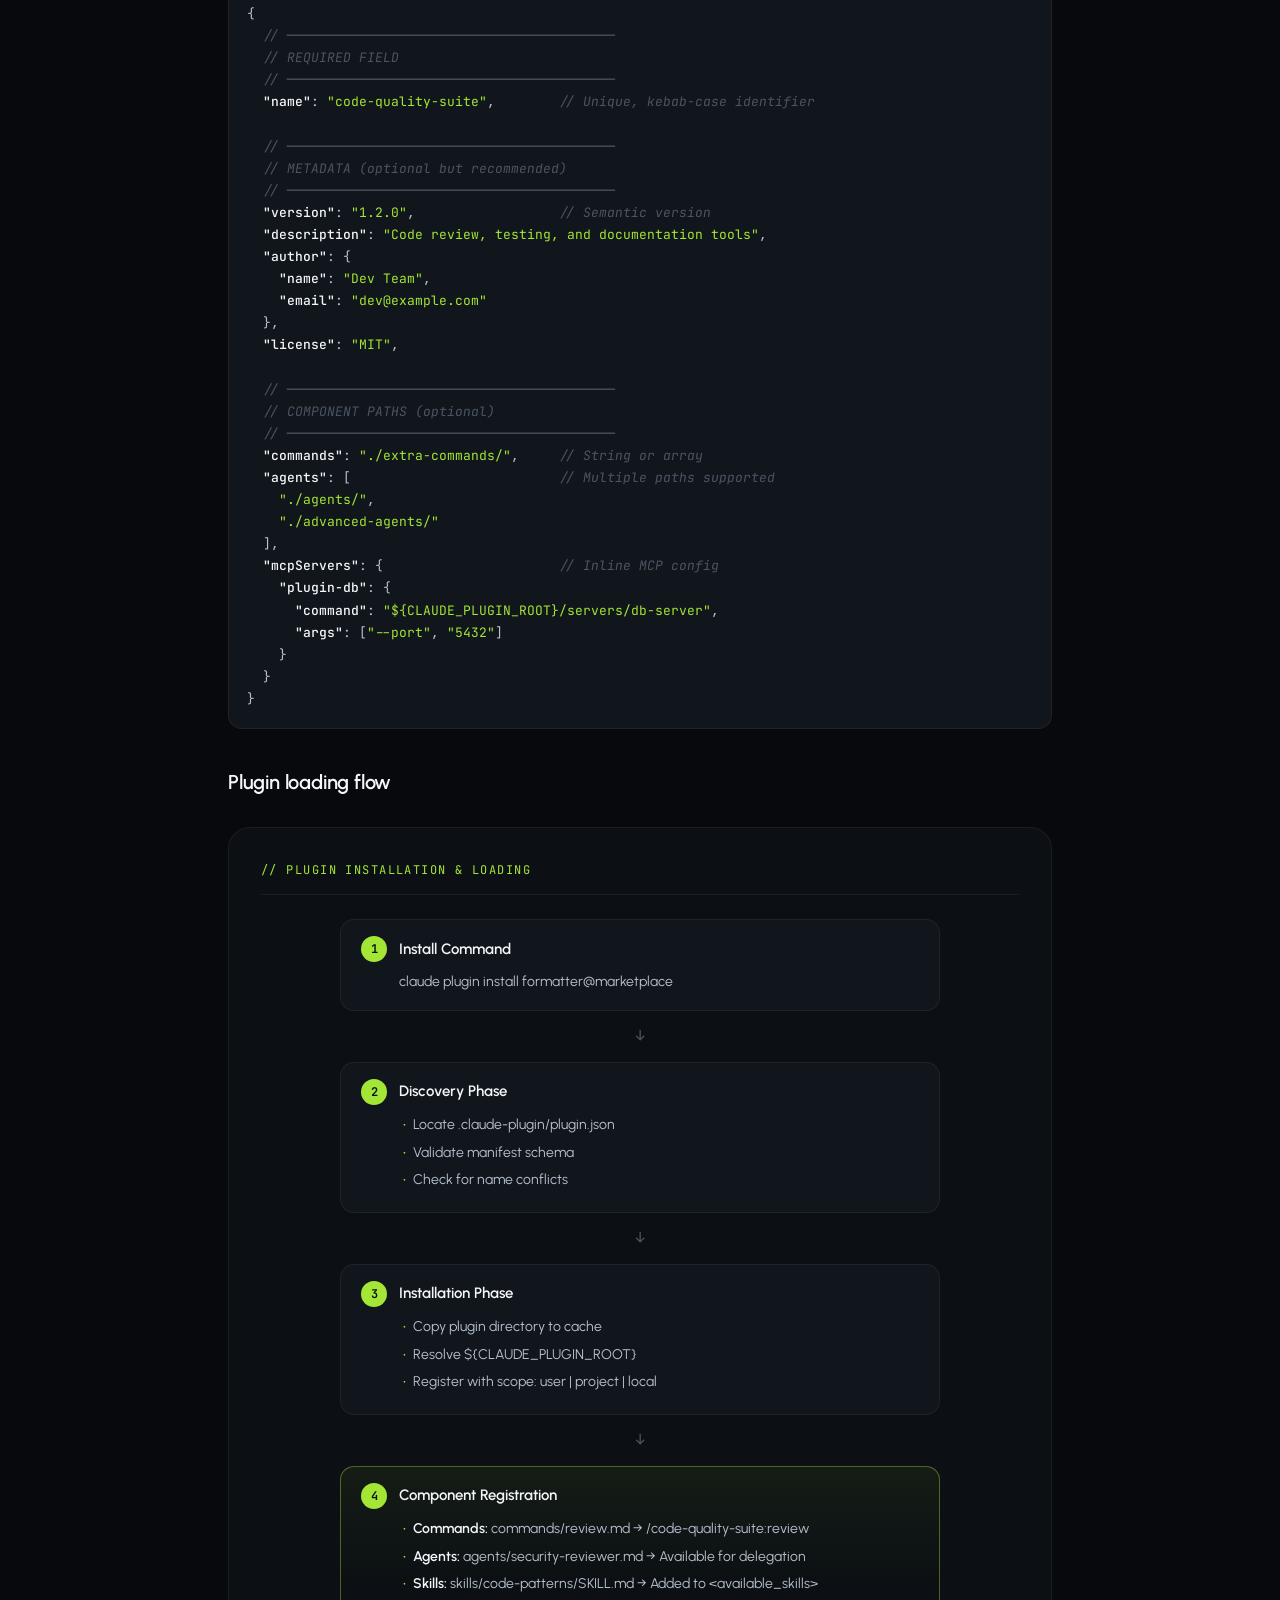
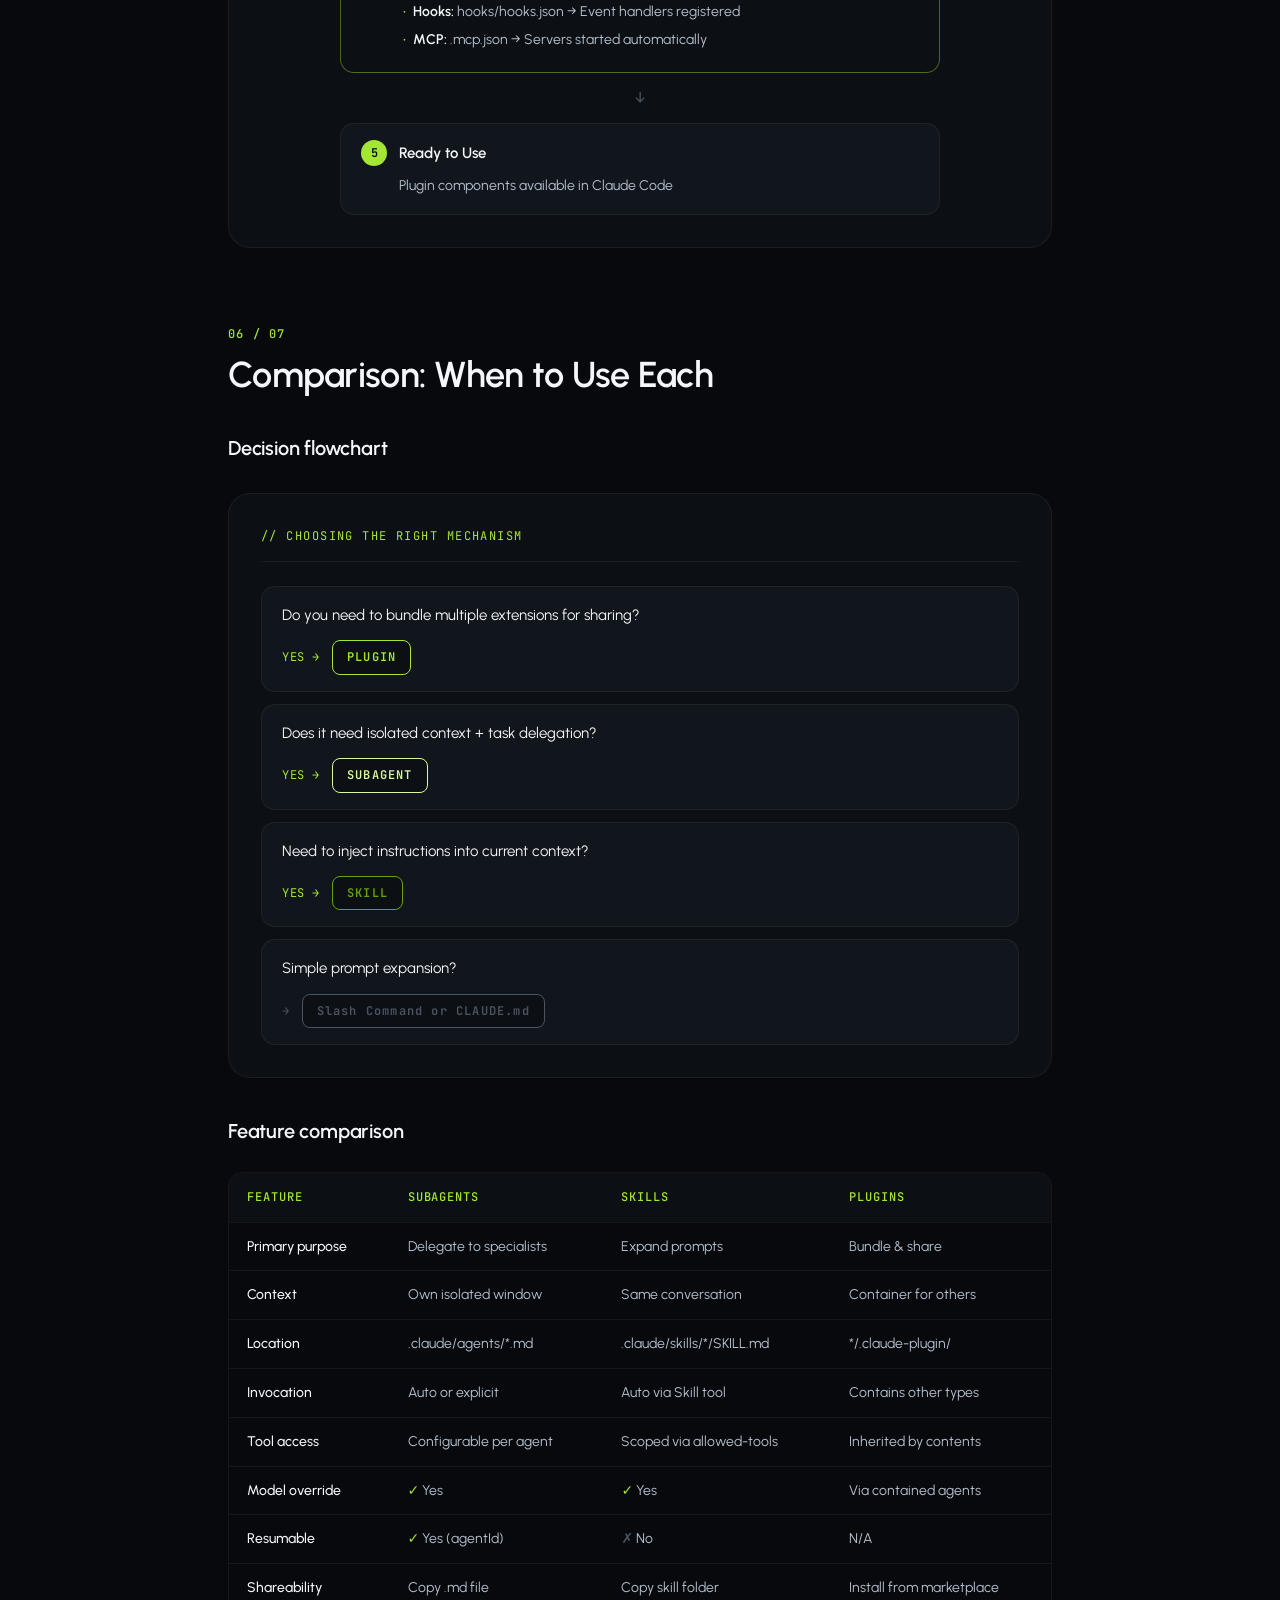
==== commit 3fb51b4f: "Refactor code structure for improved readability and maintainability" ====
--- a/claude-code-extensibility-guide.html
+++ b/claude-code-extensibility-guide.html
@@ -4,929 +4,728 @@
     <meta charset="UTF-8">
     <meta name="viewport" content="width=device-width, initial-scale=1.0">
     <title>Claude Code Extensibility Guide: Plugins, Subagents & Skills</title>
+    <meta name="description" content="Plugins bundle extensions into shareable packages, Subagents provide specialized AI assistants with isolated context, and Skills inject task-specific instructions on demand.">
+    <link rel="canonical" href="https://happysathya.github.io/claude-code-extensibility-guide.html">
+    <meta property="og:type" content="article">
+    <meta property="og:title" content="Claude Code Extensibility Guide: Plugins, Subagents & Skills">
+    <meta property="og:description" content="Plugins bundle extensions into shareable packages, Subagents provide specialized AI assistants with isolated context, and Skills inject task-specific instructions on demand.">
+    <meta property="og:url" content="https://happysathya.github.io/claude-code-extensibility-guide.html">
     <link rel="preconnect" href="https://fonts.googleapis.com">
     <link rel="preconnect" href="https://fonts.gstatic.com" crossorigin>
-    <link href="https://fonts.googleapis.com/css2?family=JetBrains+Mono:wght@400;500;600&family=Plus+Jakarta+Sans:wght@400;500;600;700&display=swap" rel="stylesheet">
+    <link href="https://fonts.googleapis.com/css2?family=JetBrains+Mono:wght@400;500;600&family=Urbanist:wght@400;500;600;700&display=swap" rel="stylesheet">
     <style>
         :root {
-            --bg-primary: #0f0f12;
-            --bg-secondary: #18181d;
-            --bg-tertiary: #1f1f26;
-            --bg-code: #13131a;
-            --text-primary: #e8e8ed;
-            --text-secondary: #9898a6;
-            --text-muted: #6b6b7a;
-            --accent-orange: #ff7b54;
-            --accent-blue: #5a9fff;
-            --accent-purple: #b490ff;
-            --accent-green: #5ce0a8;
-            --accent-yellow: #ffd15c;
-            --accent-pink: #ff8ab5;
-            --border-color: #2a2a35;
-            --border-subtle: #232330;
-        }
-
-        * {
-            margin: 0;
-            padding: 0;
-            box-sizing: border-box;
-        }
+            --bg-0: #07090c;
+            --bg-1: #0c1014;
+            --bg-2: #11161c;
+            --line: rgba(255, 255, 255, 0.06);
+            --line-2: rgba(255, 255, 255, 0.12);
+            --ink-0: #f4f7fa;
+            --ink-1: #b6c2cf;
+            --ink-2: #7a8693;
+            --ink-3: #4a5563;
+            --cy-1: #d9f99d;
+            --cy-2: #a3e635;
+            --cy-3: #65a30d;
+            --accent-rgb: 163, 230, 53;
+            --cy-glow: rgba(var(--accent-rgb), 0.35);
+            --font-body: 'Urbanist', ui-sans-serif, system-ui, sans-serif;
+            --font-mono: 'JetBrains Mono', ui-monospace, Menlo, monospace;
+            --radius-sm: 6px;
+            --radius: 14px;
+            --radius-lg: 22px;
+            --ease: cubic-bezier(0.22, 0.61, 0.36, 1);
+            --dur-fast: 180ms;
+        }
+
+        * { margin: 0; padding: 0; box-sizing: border-box; }
 
         body {
-            font-family: 'Plus Jakarta Sans', sans-serif;
-            background: var(--bg-primary);
-            color: var(--text-primary);
-            line-height: 1.7;
-            font-size: 15px;
-        }
-
-        .container {
-            max-width: 900px;
-            margin: 0 auto;
-            padding: 60px 40px;
-        }
+            background: var(--bg-0);
+            color: var(--ink-0);
+            font-family: var(--font-body);
+            font-size: 17px;
+            line-height: 1.55;
+            -webkit-font-smoothing: antialiased;
+        }
+
+        a { color: var(--cy-2); text-decoration: none; }
+
+        .mono { font-family: var(--font-mono); letter-spacing: 0.02em; }
+        .meta { font-family: var(--font-mono); font-size: 13px; color: var(--ink-2); letter-spacing: 0.06em; text-transform: uppercase; }
+        .idx { font-family: var(--font-mono); font-size: 12px; color: var(--cy-2); letter-spacing: 0.1em; }
+
+        .container { width: 100%; max-width: 1200px; margin: 0 auto; padding: 0 24px; }
+        @media (min-width: 768px) { .container { padding: 0 48px; } }
+
+        .container-prose { width: 100%; max-width: 920px; margin: 0 auto; padding: 0 24px; }
+        @media (min-width: 768px) { .container-prose { padding: 0 48px; } }
 
         /* Header */
-        header {
-            text-align: center;
-            margin-bottom: 80px;
-            padding-bottom: 60px;
-            border-bottom: 1px solid var(--border-color);
-        }
-
-        header h1 {
-            font-size: 2.8rem;
-            font-weight: 700;
-            letter-spacing: -0.03em;
-            margin-bottom: 20px;
-            background: linear-gradient(135deg, var(--accent-orange), var(--accent-purple));
-            -webkit-background-clip: text;
-            -webkit-text-fill-color: transparent;
-            background-clip: text;
-        }
-
-        header .subtitle {
-            font-size: 1.1rem;
-            color: var(--text-secondary);
-            max-width: 600px;
-            margin: 0 auto;
-        }
-
-        /* Section styling */
-        section {
-            margin-bottom: 70px;
-        }
-
-        h2 {
-            font-size: 1.6rem;
-            font-weight: 700;
-            margin-bottom: 30px;
-            color: var(--text-primary);
-            display: flex;
-            align-items: center;
-            gap: 12px;
-        }
-
-        h2::before {
-            content: '';
-            display: inline-block;
-            width: 4px;
-            height: 28px;
-            background: var(--accent-orange);
-            border-radius: 2px;
-        }
-
-        h3 {
-            font-size: 1.15rem;
+        .site-header { position: sticky; top: 0; z-index: 50; backdrop-filter: blur(12px); -webkit-backdrop-filter: blur(12px); background: rgba(7, 9, 12, 0.72); border-bottom: 1px solid var(--line); }
+        .header-row { display: flex; align-items: center; justify-content: space-between; height: 72px; }
+        .brand { display: flex; align-items: center; gap: 12px; text-decoration: none; }
+        .brand-mark { width: 36px; height: 36px; border-radius: 8px; background: linear-gradient(135deg, var(--cy-2), var(--cy-3)); display: grid; place-items: center; font-family: var(--font-mono); font-weight: 600; font-size: 16px; color: #001014; letter-spacing: -0.02em; }
+        .brand-text { display: flex; flex-direction: column; line-height: 1.1; }
+        .brand-text .name { font-size: 15px; font-weight: 600; color: var(--ink-0); letter-spacing: -0.01em; }
+        .brand-text .sub { font-family: var(--font-mono); font-size: 11px; color: var(--ink-2); letter-spacing: 0.08em; }
+        .nav-links { display: none; align-items: center; gap: 4px; }
+        @media (min-width: 900px) { .nav-links { display: flex; } }
+        .nav-link { display: inline-flex; align-items: baseline; gap: 6px; padding: 8px 14px; border-radius: 999px; color: var(--ink-1); text-decoration: none; transition: color var(--dur-fast) var(--ease), background var(--dur-fast) var(--ease); }
+        .nav-link:hover { color: var(--cy-1); }
+        .nav-link.active { color: var(--cy-1); background: rgba(var(--accent-rgb), 0.08); }
+        .nav-link .num { font-family: var(--font-mono); font-size: 10px; color: var(--ink-3); }
+        .nav-link.active .num { color: var(--cy-2); }
+        .nav-link .label { font-size: 14px; font-weight: 500; }
+        .header-right { display: none; align-items: center; gap: 12px; }
+        @media (min-width: 900px) { .header-right { display: flex; } }
+        #utc-clock { font-family: var(--font-mono); font-size: 11px; color: var(--ink-2); }
+        .pulse-dot { width: 6px; height: 6px; border-radius: 50%; background: var(--cy-1); box-shadow: 0 0 10px var(--cy-1); animation: pulse-dot 2.2s infinite; }
+        @keyframes pulse-dot { 0%, 100% { opacity: 1; } 50% { opacity: 0.35; } }
+
+        /* Hero */
+        .section { padding: 120px 0; position: relative; }
+        .section.first { padding-top: 160px; padding-bottom: 60px; overflow: hidden; }
+        .ambient-bg { position: absolute; inset: 0; pointer-events: none; overflow: hidden; }
+        .ambient-glow { position: absolute; inset: 0; background-image: radial-gradient(circle at 50% 0%, rgba(var(--accent-rgb), 0.12), transparent 55%); }
+        .ambient-grid { position: absolute; inset: 0; background-image: linear-gradient(rgba(255,255,255,0.035) 1px, transparent 1px), linear-gradient(90deg, rgba(255,255,255,0.035) 1px, transparent 1px); background-size: 48px 48px; -webkit-mask-image: radial-gradient(ellipse at center top, black 30%, transparent 80%); mask-image: radial-gradient(ellipse at center top, black 30%, transparent 80%); }
+        .section .container, .section .container-prose { position: relative; }
+
+        .kicker { display: flex; align-items: center; gap: 12px; }
+        .kicker .line { width: 24px; height: 1px; background: var(--cy-2); opacity: 0.5; }
+
+        .display-h1 { font-size: clamp(36px, 5.5vw, 64px); line-height: 1.02; font-weight: 600; letter-spacing: -0.03em; text-wrap: balance; color: var(--ink-0); margin-top: 24px; max-width: 860px; }
+        .display-h2 { font-size: clamp(28px, 3.4vw, 40px); line-height: 1.1; font-weight: 600; letter-spacing: -0.02em; text-wrap: balance; color: var(--ink-0); }
+        .display-h3 { font-size: 22px; line-height: 1.25; font-weight: 600; letter-spacing: -0.01em; color: var(--ink-0); }
+        .lede { font-size: 21px; line-height: 1.45; color: var(--ink-1); font-weight: 400; margin-top: 18px; max-width: 760px; }
+
+        /* Article */
+        article { padding: 24px 0 48px; font-size: 17px; line-height: 1.7; color: var(--ink-1); }
+        article > section { margin-bottom: 80px; }
+
+        article h2 {
+            font-size: clamp(28px, 3vw, 36px);
+            line-height: 1.15;
             font-weight: 600;
-            margin: 35px 0 18px 0;
-            color: var(--text-primary);
-        }
-
-        h4 {
-            font-size: 1rem;
+            letter-spacing: -0.02em;
+            color: var(--ink-0);
+            margin-bottom: 28px;
+            text-wrap: balance;
+        }
+        article h2 .h2-num {
+            display: block;
+            font-family: var(--font-mono);
+            font-size: 12px;
+            color: var(--cy-2);
+            letter-spacing: 0.1em;
+            margin-bottom: 12px;
+            font-weight: 500;
+        }
+
+        article h3 {
+            font-size: 20px;
             font-weight: 600;
-            margin: 25px 0 12px 0;
-            color: var(--accent-blue);
-        }
-
-        p {
-            margin-bottom: 18px;
-            color: var(--text-secondary);
-        }
+            color: var(--ink-0);
+            margin: 36px 0 16px;
+            letter-spacing: -0.01em;
+        }
+
+        article h4 {
+            font-family: var(--font-mono);
+            font-size: 13px;
+            color: var(--cy-2);
+            text-transform: uppercase;
+            letter-spacing: 0.08em;
+            margin: 24px 0 12px;
+            font-weight: 500;
+        }
+
+        article p { margin-bottom: 16px; color: var(--ink-1); }
+
+        article p code, article li code {
+            font-family: var(--font-mono);
+            font-size: 0.88em;
+            color: var(--cy-1);
+            background: rgba(var(--accent-rgb), 0.08);
+            padding: 2px 6px;
+            border-radius: 4px;
+            letter-spacing: 0.01em;
+        }
+
+        article strong { color: var(--ink-0); font-weight: 600; }
 
         /* Diagrams */
         .diagram {
-            background: var(--bg-secondary);
-            border: 1px solid var(--border-color);
-            border-radius: 12px;
-            padding: 35px;
-            margin: 30px 0;
+            background: var(--bg-1);
+            border: 1px solid var(--line);
+            border-radius: var(--radius-lg);
+            padding: 32px;
+            margin: 28px 0;
             overflow-x: auto;
         }
 
         .diagram-title {
-            font-family: 'JetBrains Mono', monospace;
-            font-size: 0.75rem;
-            font-weight: 600;
+            font-family: var(--font-mono);
+            font-size: 12px;
+            color: var(--cy-2);
+            letter-spacing: 0.12em;
             text-transform: uppercase;
-            letter-spacing: 0.1em;
-            color: var(--accent-orange);
-            margin-bottom: 25px;
-            padding-bottom: 15px;
-            border-bottom: 1px solid var(--border-subtle);
-        }
-
-        .diagram-content {
-            display: flex;
-            flex-direction: column;
-            gap: 20px;
-        }
-
-        /* Architecture Diagram */
-        .arch-diagram {
-            display: flex;
-            flex-direction: column;
-            align-items: center;
-            gap: 25px;
-        }
-
+            margin-bottom: 24px;
+            padding-bottom: 14px;
+            border-bottom: 1px solid var(--line);
+        }
+
+        /* Architecture diagram */
+        .arch-diagram { display: flex; flex-direction: column; align-items: center; gap: 24px; }
         .arch-core {
-            background: linear-gradient(135deg, var(--bg-tertiary), var(--bg-code));
-            border: 2px solid var(--accent-orange);
-            border-radius: 10px;
+            background: var(--bg-2);
+            border: 1.5px solid var(--cy-2);
+            border-radius: var(--radius);
             padding: 20px 40px;
             text-align: center;
-            width: 100%;
-            max-width: 500px;
-        }
-
+            width: 100%; max-width: 500px;
+        }
         .arch-core-label {
-            font-weight: 700;
-            font-size: 1rem;
-            color: var(--accent-orange);
-            margin-bottom: 8px;
-        }
-
-        .arch-core-sub {
-            font-size: 0.85rem;
-            color: var(--text-muted);
-        }
-
-        .arch-arrows {
-            display: flex;
-            justify-content: center;
-            gap: 80px;
-        }
-
-        .arch-arrow {
-            display: flex;
-            flex-direction: column;
-            align-items: center;
-            color: var(--text-muted);
-        }
-
-        .arch-arrow svg {
-            width: 24px;
-            height: 40px;
-        }
-
-        .arch-mechanisms {
-            display: grid;
-            grid-template-columns: repeat(3, 1fr);
-            gap: 20px;
-            width: 100%;
-        }
+            font-family: var(--font-mono);
+            font-size: 13px;
+            color: var(--cy-2);
+            letter-spacing: 0.12em;
+            margin-bottom: 6px;
+            font-weight: 500;
+        }
+        .arch-core-sub { font-size: 14px; color: var(--ink-2); }
+
+        .arch-arrows { display: flex; justify-content: center; gap: 80px; }
+        .arch-arrow { display: flex; flex-direction: column; align-items: center; color: var(--ink-3); }
+        .arch-arrow svg { width: 22px; height: 38px; }
+
+        .arch-mechanisms { display: grid; grid-template-columns: repeat(3, 1fr); gap: 16px; width: 100%; }
+        @media (max-width: 700px) { .arch-mechanisms { grid-template-columns: 1fr; } .arch-arrows { gap: 24px; } }
 
         .mechanism-box {
-            background: var(--bg-code);
-            border: 1px solid var(--border-color);
-            border-radius: 10px;
+            background: var(--bg-2);
+            border: 1px solid var(--line-2);
+            border-radius: var(--radius);
             padding: 20px;
             text-align: center;
         }
-
-        .mechanism-box.plugins { border-top: 3px solid var(--accent-purple); }
-        .mechanism-box.subagents { border-top: 3px solid var(--accent-blue); }
-        .mechanism-box.skills { border-top: 3px solid var(--accent-green); }
+        .mechanism-box.plugins { border-top: 2px solid var(--cy-2); }
+        .mechanism-box.subagents { border-top: 2px solid var(--cy-1); }
+        .mechanism-box.skills { border-top: 2px solid var(--cy-3); }
 
         .mechanism-name {
-            font-weight: 700;
-            font-size: 0.95rem;
+            font-family: var(--font-mono);
+            font-size: 12px;
+            letter-spacing: 0.12em;
             margin-bottom: 4px;
-        }
-
-        .mechanism-box.plugins .mechanism-name { color: var(--accent-purple); }
-        .mechanism-box.subagents .mechanism-name { color: var(--accent-blue); }
-        .mechanism-box.skills .mechanism-name { color: var(--accent-green); }
-
-        .mechanism-role {
-            font-size: 0.8rem;
-            color: var(--text-muted);
-            margin-bottom: 15px;
-        }
-
-        .mechanism-features {
-            text-align: left;
-            font-size: 0.8rem;
-        }
-
+            font-weight: 500;
+        }
+        .mechanism-box.plugins .mechanism-name { color: var(--cy-2); }
+        .mechanism-box.subagents .mechanism-name { color: var(--cy-1); }
+        .mechanism-box.skills .mechanism-name { color: var(--cy-3); }
+
+        .mechanism-role { font-size: 13px; color: var(--ink-3); margin-bottom: 14px; }
+
+        .mechanism-features { text-align: left; font-size: 14px; }
         .mechanism-features li {
-            color: var(--text-secondary);
+            color: var(--ink-1);
             margin-bottom: 6px;
             list-style: none;
-            padding-left: 16px;
+            padding-left: 14px;
             position: relative;
         }
-
-        .mechanism-features li::before {
-            content: '•';
-            position: absolute;
-            left: 0;
-            color: var(--text-muted);
-        }
+        .mechanism-features li::before { content: '·'; position: absolute; left: 4px; color: var(--cy-2); font-weight: 700; }
 
         .relationship-summary {
-            background: var(--bg-code);
-            border-radius: 8px;
+            background: var(--bg-2);
+            border-radius: var(--radius);
             padding: 20px;
             margin-top: 20px;
-        }
-
+            border: 1px solid var(--line);
+        }
         .relationship-summary h5 {
-            font-size: 0.75rem;
+            font-family: var(--font-mono);
+            font-size: 11px;
+            color: var(--ink-3);
+            letter-spacing: 0.1em;
             text-transform: uppercase;
-            letter-spacing: 0.08em;
-            color: var(--text-muted);
             margin-bottom: 12px;
-        }
-
-        .relationship-summary ul {
-            list-style: none;
-        }
-
+            font-weight: 500;
+        }
+        .relationship-summary ul { list-style: none; }
         .relationship-summary li {
-            font-size: 0.85rem;
-            color: var(--text-secondary);
+            font-size: 14px;
+            color: var(--ink-1);
             margin-bottom: 6px;
             padding-left: 20px;
             position: relative;
         }
-
-        .relationship-summary li::before {
-            content: '→';
-            position: absolute;
-            left: 0;
-            color: var(--accent-orange);
-        }
-
-        /* Directory Tree */
-        .tree {
-            font-family: 'JetBrains Mono', monospace;
-            font-size: 0.85rem;
-            line-height: 1.8;
-        }
-
-        .tree-item {
-            display: flex;
-            align-items: flex-start;
-            gap: 8px;
-        }
-
-        .tree-indent {
-            color: var(--border-color);
-            white-space: pre;
-        }
-
-        .tree-name {
-            color: var(--text-primary);
-        }
-
-        .tree-name.folder { color: var(--accent-blue); }
-        .tree-name.file { color: var(--text-secondary); }
-        .tree-name.required { color: var(--accent-orange); }
-        .tree-name.marker { color: var(--accent-purple); }
-
-        .tree-comment {
-            color: var(--text-muted);
-            font-size: 0.8rem;
-            margin-left: 8px;
-        }
+        .relationship-summary li::before { content: '→'; position: absolute; left: 0; color: var(--cy-2); }
+
+        /* Tree */
+        .tree { font-family: var(--font-mono); font-size: 13px; line-height: 1.85; }
+        .tree-item { display: flex; align-items: flex-start; gap: 6px; }
+        .tree-indent { color: var(--ink-3); white-space: pre; }
+        .tree-name { color: var(--ink-1); }
+        .tree-name.folder { color: var(--cy-1); }
+        .tree-name.file { color: var(--ink-1); }
+        .tree-name.required { color: var(--cy-2); }
+        .tree-name.marker { color: var(--cy-3); }
+        .tree-comment { color: var(--ink-3); font-size: 12px; margin-left: 8px; font-style: italic; }
 
         /* Code blocks */
         .code-block {
-            background: var(--bg-code);
-            border: 1px solid var(--border-color);
-            border-radius: 10px;
+            background: var(--bg-2);
+            border: 1px solid var(--line);
+            border-radius: var(--radius);
             overflow: hidden;
             margin: 20px 0;
         }
-
         .code-header {
-            background: var(--bg-tertiary);
-            padding: 10px 18px;
-            font-family: 'JetBrains Mono', monospace;
-            font-size: 0.75rem;
-            color: var(--text-muted);
-            border-bottom: 1px solid var(--border-color);
+            background: var(--bg-1);
+            padding: 12px 18px;
+            font-family: var(--font-mono);
+            font-size: 12px;
+            color: var(--ink-2);
+            border-bottom: 1px solid var(--line);
             display: flex;
             justify-content: space-between;
             align-items: center;
-        }
-
+            letter-spacing: 0.04em;
+        }
         .code-lang {
-            background: var(--bg-code);
-            padding: 3px 8px;
+            background: rgba(var(--accent-rgb), 0.1);
+            padding: 2px 8px;
             border-radius: 4px;
-            font-size: 0.7rem;
+            font-size: 10px;
             text-transform: uppercase;
-        }
-
-        .code-content {
-            padding: 20px;
-            overflow-x: auto;
-        }
-
+            letter-spacing: 0.1em;
+            color: var(--cy-2);
+        }
+        .code-content { padding: 18px; overflow-x: auto; }
         pre {
-            font-family: 'JetBrains Mono', monospace;
-            font-size: 0.82rem;
-            line-height: 1.65;
-            color: var(--text-secondary);
-        }
-
-        .code-comment { color: var(--text-muted); }
-        .code-keyword { color: var(--accent-purple); }
-        .code-string { color: var(--accent-green); }
-        .code-property { color: var(--accent-blue); }
-        .code-value { color: var(--accent-orange); }
-        .code-annotation { color: var(--accent-yellow); }
-
-        /* Flow Diagrams */
-        .flow-diagram {
-            display: flex;
-            flex-direction: column;
-            align-items: center;
-            gap: 12px;
-        }
-
+            font-family: var(--font-mono);
+            font-size: 13px;
+            line-height: 1.7;
+            color: var(--ink-1);
+        }
+
+        .code-comment { color: var(--ink-3); font-style: italic; }
+        .code-keyword { color: var(--cy-1); font-weight: 500; }
+        .code-string { color: var(--cy-2); }
+        .code-property { color: var(--ink-0); font-weight: 500; }
+        .code-value { color: var(--cy-3); }
+        .code-annotation { color: var(--ink-3); font-style: italic; }
+
+        /* Flow diagrams */
+        .flow-diagram { display: flex; flex-direction: column; align-items: center; gap: 10px; }
         .flow-step {
-            background: var(--bg-code);
-            border: 1px solid var(--border-color);
-            border-radius: 8px;
-            padding: 16px 24px;
-            width: 100%;
-            max-width: 550px;
-        }
-
+            background: var(--bg-2);
+            border: 1px solid var(--line);
+            border-radius: var(--radius);
+            padding: 16px 20px;
+            width: 100%; max-width: 600px;
+        }
         .flow-step.highlight {
-            border-color: var(--accent-orange);
-            background: linear-gradient(135deg, rgba(255, 123, 84, 0.08), transparent);
-        }
-
-        .flow-step-header {
-            display: flex;
-            align-items: center;
-            gap: 10px;
-            margin-bottom: 10px;
-        }
-
+            border-color: rgba(var(--accent-rgb), 0.4);
+            background: linear-gradient(180deg, rgba(var(--accent-rgb), 0.06), transparent 60%);
+        }
+        .flow-step-header { display: flex; align-items: center; gap: 12px; margin-bottom: 8px; }
         .flow-step-number {
-            background: var(--accent-orange);
-            color: var(--bg-primary);
-            width: 24px;
-            height: 24px;
+            background: var(--cy-2);
+            color: #001014;
+            width: 26px; height: 26px;
             border-radius: 50%;
-            display: flex;
-            align-items: center;
-            justify-content: center;
-            font-size: 0.75rem;
-            font-weight: 700;
-        }
-
-        .flow-step-title {
+            display: grid; place-items: center;
+            font-family: var(--font-mono);
+            font-size: 12px;
             font-weight: 600;
-            font-size: 0.9rem;
-            color: var(--text-primary);
-        }
-
-        .flow-step-content {
-            font-size: 0.85rem;
-            color: var(--text-secondary);
-            padding-left: 34px;
-        }
-
-        .flow-step-content ul {
-            list-style: none;
-            margin-top: 8px;
-        }
-
-        .flow-step-content li {
-            margin-bottom: 4px;
-            padding-left: 16px;
-            position: relative;
-        }
-
-        .flow-step-content li::before {
-            content: '•';
-            position: absolute;
-            left: 0;
-            color: var(--text-muted);
-        }
-
-        .flow-arrow {
-            color: var(--text-muted);
-            font-size: 1.2rem;
-        }
+            flex-shrink: 0;
+        }
+        .flow-step-title { font-weight: 600; font-size: 15px; color: var(--ink-0); }
+        .flow-step-content { font-size: 14px; color: var(--ink-1); padding-left: 38px; }
+        .flow-step-content ul { list-style: none; margin-top: 8px; }
+        .flow-step-content li { margin-bottom: 4px; padding-left: 14px; position: relative; }
+        .flow-step-content li::before { content: '·'; position: absolute; left: 4px; color: var(--cy-2); font-weight: 700; }
+        .flow-arrow { color: var(--ink-3); font-size: 18px; }
 
         /* Tables */
         .table-wrapper {
             overflow-x: auto;
-            margin: 25px 0;
-            border-radius: 10px;
-            border: 1px solid var(--border-color);
-        }
-
-        table {
-            width: 100%;
-            border-collapse: collapse;
-            font-size: 0.85rem;
-        }
-
-        thead {
-            background: var(--bg-tertiary);
-        }
-
+            margin: 24px 0;
+            border-radius: var(--radius);
+            border: 1px solid var(--line);
+        }
+        table { width: 100%; border-collapse: collapse; font-size: 14px; }
+        thead { background: var(--bg-1); }
         th {
             text-align: left;
             padding: 14px 18px;
-            font-weight: 600;
-            color: var(--text-primary);
-            border-bottom: 1px solid var(--border-color);
-        }
-
+            font-family: var(--font-mono);
+            font-weight: 500;
+            color: var(--cy-2);
+            border-bottom: 1px solid var(--line);
+            font-size: 12px;
+            text-transform: uppercase;
+            letter-spacing: 0.08em;
+        }
         td {
             padding: 12px 18px;
-            border-bottom: 1px solid var(--border-subtle);
-            color: var(--text-secondary);
+            border-bottom: 1px solid var(--line);
+            color: var(--ink-1);
             vertical-align: top;
         }
-
-        tr:last-child td {
-            border-bottom: none;
-        }
-
-        tbody tr:hover {
-            background: var(--bg-secondary);
-        }
-
-        td:first-child {
+        tr:last-child td { border-bottom: none; }
+        tbody tr:hover { background: var(--bg-1); }
+        td:first-child { color: var(--ink-0); font-weight: 500; }
+
+        .check { color: var(--cy-2); font-weight: 700; }
+        .cross { color: var(--ink-3); }
+
+        /* Decision tree */
+        .decision-tree { display: flex; flex-direction: column; gap: 12px; }
+        .decision-node { display: flex; align-items: flex-start; gap: 12px; }
+        .decision-question { background: var(--bg-2); border: 1px solid var(--line); border-radius: var(--radius); padding: 16px 20px; flex: 1; }
+        .decision-question-text { font-size: 15px; color: var(--ink-0); margin-bottom: 12px; }
+        .decision-branches { display: flex; gap: 12px; align-items: center; flex-wrap: wrap; }
+        .decision-branch { display: flex; align-items: center; gap: 6px; font-family: var(--font-mono); font-size: 12px; letter-spacing: 0.05em; }
+        .decision-branch.yes { color: var(--cy-2); }
+        .decision-branch.no { color: var(--ink-3); }
+        .decision-result {
+            background: var(--bg-1);
+            border: 1.5px solid;
+            border-radius: 8px;
+            padding: 6px 14px;
+            font-family: var(--font-mono);
+            font-weight: 600;
+            font-size: 12px;
+            letter-spacing: 0.1em;
+        }
+        .decision-result.plugin { border-color: var(--cy-2); color: var(--cy-2); }
+        .decision-result.subagent { border-color: var(--cy-1); color: var(--cy-1); }
+        .decision-result.skill { border-color: var(--cy-3); color: var(--cy-3); }
+        .decision-result.other { border-color: var(--ink-3); color: var(--ink-3); }
+
+        /* Best practices */
+        .best-practices { display: grid; gap: 16px; }
+        .practice-card { background: var(--bg-1); border: 1px solid var(--line); border-radius: var(--radius-lg); padding: 28px; }
+        .practice-card .practice-title {
+            font-family: var(--font-mono);
+            font-size: 12px;
+            letter-spacing: 0.12em;
+            text-transform: uppercase;
+            margin-bottom: 18px;
             font-weight: 500;
-            color: var(--text-primary);
-        }
-
-        .check { color: var(--accent-green); }
-        .cross { color: var(--accent-pink); }
-
-        /* Decision Tree */
-        .decision-tree {
-            display: flex;
-            flex-direction: column;
-            gap: 16px;
-        }
-
-        .decision-node {
-            display: flex;
-            align-items: flex-start;
-            gap: 16px;
-        }
-
-        .decision-question {
-            background: var(--bg-tertiary);
-            border: 1px solid var(--border-color);
-            border-radius: 8px;
-            padding: 14px 20px;
-            flex: 1;
-        }
-
-        .decision-question-text {
-            font-size: 0.9rem;
-            color: var(--text-primary);
+        }
+        .practice-card.plugins .practice-title { color: var(--cy-2); }
+        .practice-card.subagents .practice-title { color: var(--cy-1); }
+        .practice-card.skills .practice-title { color: var(--cy-3); }
+        .practice-columns { display: grid; grid-template-columns: 1fr 1fr; gap: 24px; }
+        @media (max-width: 700px) { .practice-columns { grid-template-columns: 1fr; } }
+
+        .practice-do, .practice-dont { font-size: 14px; }
+        .practice-do h5, .practice-dont h5 {
+            font-family: var(--font-mono);
+            font-size: 11px;
+            letter-spacing: 0.1em;
+            text-transform: uppercase;
             margin-bottom: 12px;
-        }
-
-        .decision-branches {
-            display: flex;
-            gap: 16px;
-        }
-
-        .decision-branch {
-            display: flex;
-            align-items: center;
-            gap: 8px;
-            font-size: 0.8rem;
-        }
-
-        .decision-branch.yes { color: var(--accent-green); }
-        .decision-branch.no { color: var(--text-muted); }
-
-        .decision-result {
-            background: var(--bg-code);
-            border: 2px solid;
-            border-radius: 8px;
-            padding: 10px 16px;
-            font-weight: 600;
-            font-size: 0.85rem;
-        }
-
-        .decision-result.plugin { border-color: var(--accent-purple); color: var(--accent-purple); }
-        .decision-result.subagent { border-color: var(--accent-blue); color: var(--accent-blue); }
-        .decision-result.skill { border-color: var(--accent-green); color: var(--accent-green); }
-        .decision-result.other { border-color: var(--text-muted); color: var(--text-muted); }
-
-        /* Best Practices */
-        .best-practices {
-            display: grid;
-            gap: 20px;
-        }
-
-        .practice-card {
-            background: var(--bg-secondary);
-            border: 1px solid var(--border-color);
-            border-radius: 10px;
-            padding: 24px;
-        }
-
-        .practice-card h4 {
-            margin-top: 0;
-            margin-bottom: 16px;
-            font-size: 1rem;
-        }
-
-        .practice-columns {
-            display: grid;
-            grid-template-columns: 1fr 1fr;
-            gap: 20px;
-        }
-
-        .practice-do, .practice-dont {
-            font-size: 0.85rem;
-        }
-
-        .practice-do h5, .practice-dont h5 {
-            font-size: 0.75rem;
-            text-transform: uppercase;
-            letter-spacing: 0.08em;
-            margin-bottom: 12px;
-        }
-
-        .practice-do h5 { color: var(--accent-green); }
-        .practice-dont h5 { color: var(--accent-pink); }
-
-        .practice-do ul, .practice-dont ul {
-            list-style: none;
-        }
-
+            font-weight: 500;
+        }
+        .practice-do h5 { color: var(--cy-2); }
+        .practice-dont h5 { color: var(--ink-3); }
+        .practice-do ul, .practice-dont ul { list-style: none; }
         .practice-do li, .practice-dont li {
             margin-bottom: 8px;
             padding-left: 20px;
             position: relative;
-            color: var(--text-secondary);
-        }
-
-        .practice-do li::before {
-            content: '✓';
-            position: absolute;
-            left: 0;
-            color: var(--accent-green);
-        }
-
-        .practice-dont li::before {
-            content: '✗';
-            position: absolute;
-            left: 0;
-            color: var(--accent-pink);
-        }
-
-        /* Error table */
-        .error-table td:first-child {
-            color: var(--accent-pink);
-            font-family: 'JetBrains Mono', monospace;
-            font-size: 0.8rem;
-        }
-
-        /* Skill levels diagram */
-        .skill-levels {
-            display: flex;
-            flex-direction: column;
-            gap: 20px;
-        }
-
+            color: var(--ink-1);
+            line-height: 1.55;
+        }
+        .practice-do li::before { content: '+'; position: absolute; left: 0; color: var(--cy-2); font-family: var(--font-mono); font-weight: 600; }
+        .practice-dont li::before { content: '−'; position: absolute; left: 0; color: var(--ink-3); font-family: var(--font-mono); font-weight: 600; }
+
+        .error-table td:first-child { color: var(--cy-2); font-family: var(--font-mono); font-size: 13px; }
+
+        /* Skill levels */
+        .skill-levels { display: flex; flex-direction: column; gap: 14px; }
         .skill-level {
-            background: var(--bg-code);
-            border: 1px solid var(--border-color);
-            border-radius: 10px;
+            background: var(--bg-2);
+            border: 1px solid var(--line);
+            border-radius: var(--radius);
             padding: 20px;
             position: relative;
         }
-
-        .skill-level::before {
-            content: '';
-            position: absolute;
-            left: 0;
-            top: 0;
-            bottom: 0;
-            width: 4px;
-            border-radius: 10px 0 0 10px;
-        }
-
-        .skill-level.level-1::before { background: var(--accent-green); }
-        .skill-level.level-2::before { background: var(--accent-blue); }
-        .skill-level.level-3::before { background: var(--accent-purple); }
-
-        .skill-level-header {
-            display: flex;
-            align-items: center;
-            gap: 12px;
-            margin-bottom: 12px;
-        }
-
+        .skill-level::before { content: ''; position: absolute; left: 0; top: 0; bottom: 0; width: 3px; border-radius: var(--radius) 0 0 var(--radius); }
+        .skill-level.level-1::before { background: var(--cy-1); }
+        .skill-level.level-2::before { background: var(--cy-2); }
+        .skill-level.level-3::before { background: var(--cy-3); }
+        .skill-level-header { display: flex; align-items: center; gap: 12px; margin-bottom: 10px; flex-wrap: wrap; }
         .skill-level-badge {
-            font-size: 0.7rem;
-            font-weight: 700;
+            font-family: var(--font-mono);
+            font-size: 10px;
+            font-weight: 500;
             text-transform: uppercase;
-            letter-spacing: 0.05em;
-            padding: 4px 10px;
+            letter-spacing: 0.1em;
+            padding: 3px 8px;
             border-radius: 4px;
         }
-
-        .level-1 .skill-level-badge { background: rgba(92, 224, 168, 0.15); color: var(--accent-green); }
-        .level-2 .skill-level-badge { background: rgba(90, 159, 255, 0.15); color: var(--accent-blue); }
-        .level-3 .skill-level-badge { background: rgba(180, 144, 255, 0.15); color: var(--accent-purple); }
-
-        .skill-level-title {
-            font-weight: 600;
-            font-size: 0.95rem;
-            color: var(--text-primary);
-        }
-
-        .skill-level-desc {
-            font-size: 0.85rem;
-            color: var(--text-secondary);
-            margin-bottom: 12px;
-        }
-
+        .level-1 .skill-level-badge { background: rgba(217, 249, 157, 0.12); color: var(--cy-1); }
+        .level-2 .skill-level-badge { background: rgba(var(--accent-rgb), 0.12); color: var(--cy-2); }
+        .level-3 .skill-level-badge { background: rgba(101, 163, 13, 0.18); color: var(--cy-3); }
+        .skill-level-title { font-weight: 600; font-size: 15px; color: var(--ink-0); }
+        .skill-level-desc { font-size: 14px; color: var(--ink-1); margin-bottom: 10px; }
         .skill-level-code {
-            background: var(--bg-primary);
-            border-radius: 6px;
+            background: var(--bg-0);
+            border-radius: var(--radius-sm);
             padding: 12px;
-            font-family: 'JetBrains Mono', monospace;
-            font-size: 0.78rem;
-            color: var(--text-muted);
+            font-family: var(--font-mono);
+            font-size: 12px;
+            color: var(--ink-2);
             overflow-x: auto;
-        }
-
-        .connector {
-            display: flex;
-            align-items: center;
-            justify-content: center;
-            gap: 12px;
-            padding: 8px 0;
-            color: var(--text-muted);
-            font-size: 0.8rem;
-        }
-
-        .connector-line {
-            height: 1px;
-            width: 40px;
-            background: var(--border-color);
-        }
-
-        /* Use case mapping */
-        .use-case-table td:nth-child(2) {
-            font-weight: 600;
-        }
-
-        .use-case-table .plugin { color: var(--accent-purple); }
-        .use-case-table .subagent { color: var(--accent-blue); }
-        .use-case-table .skill { color: var(--accent-green); }
+            white-space: pre;
+            line-height: 1.6;
+        }
+        .connector { display: flex; align-items: center; justify-content: center; gap: 12px; padding: 4px 0; color: var(--ink-3); font-family: var(--font-mono); font-size: 12px; }
+        .connector-line { height: 1px; width: 40px; background: var(--line-2); }
+
+        .use-case-table td:nth-child(2) { font-family: var(--font-mono); font-size: 12px; letter-spacing: 0.06em; text-transform: uppercase; font-weight: 500; }
+        .use-case-table .plugin { color: var(--cy-2); }
+        .use-case-table .subagent { color: var(--cy-1); }
+        .use-case-table .skill { color: var(--cy-3); }
+
+        .callout-critical {
+            margin-top: 20px;
+            background: rgba(var(--accent-rgb), 0.06);
+            border: 1px solid rgba(var(--accent-rgb), 0.2);
+            border-radius: var(--radius);
+            padding: 18px 20px;
+        }
+        .callout-critical h5 {
+            font-family: var(--font-mono);
+            font-size: 11px;
+            letter-spacing: 0.12em;
+            color: var(--cy-2);
+            margin-bottom: 10px;
+            text-transform: uppercase;
+            font-weight: 500;
+        }
+        .callout-critical ul { list-style: none; }
+        .callout-critical li { font-size: 14px; color: var(--ink-1); margin-bottom: 6px; padding-left: 20px; position: relative; }
+        .callout-critical li::before { content: '!'; position: absolute; left: 0; color: var(--cy-2); font-family: var(--font-mono); font-weight: 600; }
+
+        /* CTA strip */
+        .cta-strip { position: relative; overflow: hidden; border-radius: var(--radius-lg); padding: 48px 32px; border: 1px solid var(--line-2); background: linear-gradient(180deg, rgba(var(--accent-rgb), 0.08) 0%, transparent 100%); margin-top: 56px; }
+        @media (min-width: 768px) { .cta-strip { padding: 64px 48px; } }
+        .cta-strip::before { content: ''; position: absolute; inset: 0; pointer-events: none; background-image: linear-gradient(rgba(255,255,255,0.04) 1px, transparent 1px), linear-gradient(90deg, rgba(255,255,255,0.04) 1px, transparent 1px); background-size: 40px 40px; -webkit-mask-image: radial-gradient(ellipse at 80% 50%, black 20%, transparent 75%); mask-image: radial-gradient(ellipse at 80% 50%, black 20%, transparent 75%); }
+        .cta-strip .row { position: relative; display: flex; flex-direction: column; gap: 32px; }
+        @media (min-width: 768px) { .cta-strip .row { flex-direction: row; align-items: center; justify-content: space-between; } }
+        .cta-strip h3 { font-size: clamp(22px, 2.6vw, 28px); line-height: 1.2; font-weight: 600; letter-spacing: -0.01em; color: var(--ink-0); max-width: 640px; }
+        .cta-strip p { margin-top: 12px; max-width: 520px; color: var(--ink-1); font-size: 17px; }
+
+        /* Buttons */
+        .btn { display: inline-flex; align-items: center; gap: 10px; padding: 14px 22px; border-radius: 999px; font: 500 15px/1 var(--font-body); letter-spacing: 0.01em; border: 1px solid var(--line-2); color: var(--ink-0); background: transparent; cursor: pointer; text-decoration: none; transition: background var(--dur-fast) var(--ease), border-color var(--dur-fast) var(--ease), box-shadow var(--dur-fast) var(--ease); }
+        .btn:hover { background: rgba(255, 255, 255, 0.04); border-color: var(--ink-2); }
+        .btn-primary { border-color: transparent; background: var(--cy-2); color: #001014; box-shadow: 0 0 0 0 var(--cy-glow); }
+        .btn-primary:hover { background: var(--cy-1); box-shadow: 0 0 40px -6px var(--cy-glow); }
 
         /* Footer */
-        footer {
-            margin-top: 80px;
-            padding-top: 40px;
-            border-top: 1px solid var(--border-color);
-            text-align: center;
-        }
-
-        footer p {
-            color: var(--text-muted);
-            font-size: 0.85rem;
-        }
-
-        /* Print styles */
-        @media print {
-            body {
-                background: white;
-                color: #1a1a1a;
-            }
-            
-            .container {
-                max-width: 100%;
-                padding: 20px;
-            }
-            
-            .diagram, .code-block, .flow-step, .skill-level, .practice-card {
-                break-inside: avoid;
-            }
-            
-            section {
-                break-inside: avoid;
-            }
-        }
+        footer { margin-top: 100px; border-top: 1px solid var(--line); background: var(--bg-0); }
+        .footer-grid { padding: 64px 0 40px; display: grid; gap: 48px; grid-template-columns: 1fr; }
+        @media (min-width: 768px) { .footer-grid { grid-template-columns: 2fr 1fr 1fr; } }
+        .footer-col-title { margin-bottom: 20px; color: var(--ink-3); }
+        .footer-list { list-style: none; display: flex; flex-direction: column; gap: 12px; }
+        .footer-list a { color: var(--ink-1); font-size: 14px; transition: color var(--dur-fast) var(--ease); }
+        .footer-list a:hover { color: var(--cy-1); }
+        .footer-entity { list-style: none; display: flex; flex-direction: column; gap: 12px; }
+        .footer-entity li { font-family: var(--font-mono); font-size: 12px; color: var(--ink-2); }
+        .footer-bottom { padding: 24px 0 48px; border-top: 1px solid var(--line); display: flex; flex-direction: column; gap: 16px; align-items: flex-start; }
+        @media (min-width: 640px) { .footer-bottom { flex-direction: row; justify-content: space-between; align-items: center; } }
+        .footer-bottom .copy, .footer-bottom .version { font-family: var(--font-mono); font-size: 11px; color: var(--ink-3); letter-spacing: 0.06em; text-transform: uppercase; }
+
+        @media (prefers-reduced-motion: reduce) { *, *::before, *::after { animation-duration: 0.01ms !important; transition-duration: 0.01ms !important; } }
     </style>
 </head>
 <body>
+
+<header class="site-header">
     <div class="container">
-        <nav style="margin-bottom: 30px;">
-            <a href="index.html" style="color: var(--accent-orange); text-decoration: none; font-size: 0.9rem;">← Blog</a>
-        </nav>
-        <header>
-            <h1>Claude Code Extensibility Guide</h1>
-            <p class="subtitle">A visual guide to Plugins, Subagents, and Skills—the three mechanisms for extending Claude Code's capabilities</p>
-        </header>
-
-        <!-- Section 1: Overview -->
-        <section id="overview">
-            <h2>How the Three Mechanisms Relate</h2>
-            <p>Claude Code offers three complementary systems for extending its capabilities. Plugins bundle multiple extensions into shareable packages, subagents provide specialized AI assistants with isolated context, and skills inject task-specific instructions on demand.</p>
-
-            <div class="diagram">
-                <div class="diagram-title">Architecture Overview</div>
-                <div class="arch-diagram">
-                    <div class="arch-core">
-                        <div class="arch-core-label">CLAUDE CODE CORE</div>
-                        <div class="arch-core-sub">System Prompt + Tools</div>
+        <div class="header-row">
+            <a href="/" class="brand" aria-label="Happysathya home">
+                <span class="brand-mark">hs</span>
+                <span class="brand-text">
+                    <span class="name">Happysathya</span>
+                    <span class="sub">BLOG · BE</span>
+                </span>
+            </a>
+            <nav class="nav-links">
+                <a href="index.html" class="nav-link"><span class="num">00</span><span class="label">Blog</span></a>
+                <a href="https://happysathya.com" target="_blank" rel="noopener" class="nav-link"><span class="num">01</span><span class="label">happysathya.com ↗</span></a>
+                <a href="https://www.linkedin.com/in/happysathya/" target="_blank" rel="noopener" class="nav-link"><span class="num">02</span><span class="label">LinkedIn ↗</span></a>
+            </nav>
+            <div class="header-right">
+                <span id="utc-clock">--:--:-- UTC</span>
+                <span aria-hidden="true" class="pulse-dot"></span>
+            </div>
+        </div>
+    </div>
+</header>
+
+<section class="section first">
+    <div class="ambient-bg" aria-hidden="true">
+        <div class="ambient-glow"></div>
+        <div class="ambient-grid"></div>
+    </div>
+    <div class="container-prose">
+        <div class="kicker">
+            <span class="idx">a01</span>
+            <span class="line"></span>
+            <span class="meta">CLAUDE CODE · JAN 2026</span>
+        </div>
+        <h1 class="display-h1">Claude Code Extensibility Guide</h1>
+        <p class="lede">A visual guide to Plugins, Subagents, and Skills -- the three mechanisms for extending Claude Code's capabilities.</p>
+    </div>
+</section>
+
+<article class="container-prose">
+
+    <section id="overview">
+        <h2><span class="h2-num">01 / 07</span>How the Three Mechanisms Relate</h2>
+        <p>Claude Code offers three complementary systems for extending its capabilities. Plugins bundle multiple extensions into shareable packages, subagents provide specialized AI assistants with isolated context, and skills inject task-specific instructions on demand.</p>
+
+        <div class="diagram">
+            <div class="diagram-title">// Architecture overview</div>
+            <div class="arch-diagram">
+                <div class="arch-core">
+                    <div class="arch-core-label">CLAUDE CODE CORE</div>
+                    <div class="arch-core-sub">System Prompt + Tools</div>
+                </div>
+                <div class="arch-arrows">
+                    <div class="arch-arrow"><svg viewBox="0 0 24 40" fill="none"><path d="M12 0 L12 30 M6 24 L12 30 L18 24" stroke="currentColor" stroke-width="2"/></svg></div>
+                    <div class="arch-arrow"><svg viewBox="0 0 24 40" fill="none"><path d="M12 0 L12 30 M6 24 L12 30 L18 24" stroke="currentColor" stroke-width="2"/></svg></div>
+                    <div class="arch-arrow"><svg viewBox="0 0 24 40" fill="none"><path d="M12 0 L12 30 M6 24 L12 30 L18 24" stroke="currentColor" stroke-width="2"/></svg></div>
+                </div>
+                <div class="arch-mechanisms">
+                    <div class="mechanism-box plugins">
+                        <div class="mechanism-name">PLUGINS</div>
+                        <div class="mechanism-role">Bundles</div>
+                        <ul class="mechanism-features">
+                            <li>Commands</li>
+                            <li>Agents</li>
+                            <li>Skills</li>
+                            <li>Hooks</li>
+                            <li>MCP servers</li>
+                        </ul>
                     </div>
-                    
-                    <div class="arch-arrows">
-                        <div class="arch-arrow">
-                            <svg viewBox="0 0 24 40" fill="none">
-                                <path d="M12 0 L12 30 M6 24 L12 30 L18 24" stroke="currentColor" stroke-width="2"/>
-                            </svg>
-                        </div>
-                        <div class="arch-arrow">
-                            <svg viewBox="0 0 24 40" fill="none">
-                                <path d="M12 0 L12 30 M6 24 L12 30 L18 24" stroke="currentColor" stroke-width="2"/>
-                            </svg>
-                        </div>
-                        <div class="arch-arrow">
-                            <svg viewBox="0 0 24 40" fill="none">
-                                <path d="M12 0 L12 30 M6 24 L12 30 L18 24" stroke="currentColor" stroke-width="2"/>
-                            </svg>
-                        </div>
+                    <div class="mechanism-box subagents">
+                        <div class="mechanism-name">SUBAGENTS</div>
+                        <div class="mechanism-role">Delegates</div>
+                        <ul class="mechanism-features">
+                            <li>Own context</li>
+                            <li>Own tools</li>
+                            <li>Specialized expertise</li>
+                            <li>Resumable sessions</li>
+                        </ul>
                     </div>
-
-                    <div class="arch-mechanisms">
-                        <div class="mechanism-box plugins">
-                            <div class="mechanism-name">PLUGINS</div>
-                            <div class="mechanism-role">Bundles</div>
-                            <ul class="mechanism-features">
-                                <li>Commands</li>
-                                <li>Agents</li>
-                                <li>Skills</li>
-                                <li>Hooks</li>
-                                <li>MCP servers</li>
-                            </ul>
-                        </div>
-                        <div class="mechanism-box subagents">
-                            <div class="mechanism-name">SUBAGENTS</div>
-                            <div class="mechanism-role">Delegates</div>
-                            <ul class="mechanism-features">
-                                <li>Own context</li>
-                                <li>Own tools</li>
-                                <li>Specialized expertise</li>
-                                <li>Resumable sessions</li>
-                            </ul>
-                        </div>
-                        <div class="mechanism-box skills">
-                            <div class="mechanism-name">SKILLS</div>
-                            <div class="mechanism-role">Expands</div>
-                            <ul class="mechanism-features">
-                                <li>Prompt injection</li>
-                                <li>Scripts</li>
-                                <li>References</li>
-                                <li>Tool scoping</li>
-                            </ul>
-                        </div>
+                    <div class="mechanism-box skills">
+                        <div class="mechanism-name">SKILLS</div>
+                        <div class="mechanism-role">Expands</div>
+                        <ul class="mechanism-features">
+                            <li>Prompt injection</li>
+                            <li>Scripts</li>
+                            <li>References</li>
+                            <li>Tool scoping</li>
+                        </ul>
                     </div>
                 </div>
-
-                <div class="relationship-summary">
-                    <h5>Relationship Summary</h5>
-                    <ul>
-                        <li>Plugins <strong>contain</strong> subagents, skills, hooks, commands, and MCP servers</li>
-                        <li>Subagents <strong>can load</strong> skills via the "skills:" frontmatter field</li>
-                        <li>Skills <strong>expand</strong> prompts with context-specific instructions</li>
-                        <li>All three <strong>can be used</strong> independently or together</li>
-                    </ul>
-                </div>
-            </div>
-        </section>
-
-        <!-- Section 2: Directory Structure -->
-        <section id="directory">
-            <h2>Directory Structure</h2>
-            <p>All extensions live under the <code>.claude/</code> directory at your project root, with optional user-level extensions in <code>~/.claude/</code>.</p>
-
-            <div class="diagram">
-                <div class="diagram-title">Project Directory Layout</div>
-                <div class="tree">
-                    <div class="tree-item"><span class="tree-name folder">project-root/</span></div>
-                    <div class="tree-item"><span class="tree-indent">├── </span><span class="tree-name folder">.claude/</span></div>
-                    <div class="tree-item"><span class="tree-indent">│   ├── </span><span class="tree-name folder">agents/</span><span class="tree-comment">← Project subagents</span></div>
-                    <div class="tree-item"><span class="tree-indent">│   │   ├── </span><span class="tree-name file">code-reviewer.md</span></div>
-                    <div class="tree-item"><span class="tree-indent">│   │   ├── </span><span class="tree-name file">test-runner.md</span></div>
-                    <div class="tree-item"><span class="tree-indent">│   │   └── </span><span class="tree-name file">debugger.md</span></div>
-                    <div class="tree-item"><span class="tree-indent">│   │</span></div>
-                    <div class="tree-item"><span class="tree-indent">│   ├── </span><span class="tree-name folder">skills/</span><span class="tree-comment">← Project skills</span></div>
-                    <div class="tree-item"><span class="tree-indent">│   │   ├── </span><span class="tree-name folder">pdf/</span></div>
-                    <div class="tree-item"><span class="tree-indent">│   │   │   ├── </span><span class="tree-name required">SKILL.md</span><span class="tree-comment">← Required: skill definition</span></div>
-                    <div class="tree-item"><span class="tree-indent">│   │   │   ├── </span><span class="tree-name folder">scripts/</span></div>
-                    <div class="tree-item"><span class="tree-indent">│   │   │   └── </span><span class="tree-name folder">references/</span></div>
-                    <div class="tree-item"><span class="tree-indent">│   │   └── </span><span class="tree-name folder">commit-messages/</span></div>
-                    <div class="tree-item"><span class="tree-indent">│   │       └── </span><span class="tree-name required">SKILL.md</span></div>
-                    <div class="tree-item"><span class="tree-indent">│   │</span></div>
-                    <div class="tree-item"><span class="tree-indent">│   ├── </span><span class="tree-name folder">commands/</span><span class="tree-comment">← Slash commands</span></div>
-                    <div class="tree-item"><span class="tree-indent">│   │   ├── </span><span class="tree-name file">deploy.md</span></div>
-                    <div class="tree-item"><span class="tree-indent">│   │   └── </span><span class="tree-name file">lint.md</span></div>
-                    <div class="tree-item"><span class="tree-indent">│   │</span></div>
-                    <div class="tree-item"><span class="tree-indent">│   └── </span><span class="tree-name file">settings.json</span></div>
-                    <div class="tree-item"><span class="tree-indent">│</span></div>
-                    <div class="tree-item"><span class="tree-indent">├── </span><span class="tree-name marker">.claude-plugin/</span><span class="tree-comment">← Plugin marker (if this IS a plugin)</span></div>
-                    <div class="tree-item"><span class="tree-indent">│   └── </span><span class="tree-name required">plugin.json</span><span class="tree-comment">← Plugin manifest</span></div>
-                    <div class="tree-item"><span class="tree-indent">│</span></div>
-                    <div class="tree-item"><span class="tree-indent">└── </span><span class="tree-name file">.mcp.json</span><span class="tree-comment">← MCP server configs</span></div>
-                </div>
-            </div>
-
-            <div class="diagram">
-                <div class="diagram-title">User-Level Locations (~/.claude/)</div>
-                <div class="tree">
-                    <div class="tree-item"><span class="tree-name folder">~/.claude/</span><span class="tree-comment">← Applies to all projects</span></div>
-                    <div class="tree-item"><span class="tree-indent">├── </span><span class="tree-name folder">agents/</span><span class="tree-comment">← User subagents</span></div>
-                    <div class="tree-item"><span class="tree-indent">├── </span><span class="tree-name folder">skills/</span><span class="tree-comment">← User skills</span></div>
-                    <div class="tree-item"><span class="tree-indent">├── </span><span class="tree-name folder">commands/</span><span class="tree-comment">← User slash commands</span></div>
-                    <div class="tree-item"><span class="tree-indent">└── </span><span class="tree-name file">settings.json</span></div>
-                </div>
-            </div>
-        </section>
-
-        <!-- Section 3: Subagents -->
-        <section id="subagents">
-            <h2>Subagents: Specialized AI Assistants</h2>
-            <p>Subagents are pre-configured AI personalities that Claude delegates tasks to. Each subagent operates in its own context window with specific tools and expertise.</p>
-
-            <h3>What Problem They Solve</h3>
-            <div class="table-wrapper">
-                <table>
-                    <thead>
-                        <tr>
-                            <th>Problem</th>
-                            <th>How Subagents Help</th>
-                        </tr>
-                    </thead>
-                    <tbody>
-                        <tr>
-                            <td>Context pollution</td>
-                            <td>Each runs in isolated context window</td>
-                        </tr>
-                        <tr>
-                            <td>Repetitive instructions</td>
-                            <td>Define expertise once, reuse everywhere</td>
-                        </tr>
-                        <tr>
-                            <td>Tool sprawl</td>
-                            <td>Limit each subagent to relevant tools only</td>
-                        </tr>
-                        <tr>
-                            <td>Team consistency</td>
-                            <td>Share via version control</td>
-                        </tr>
-                    </tbody>
-                </table>
-            </div>
-
-            <h3>File Format</h3>
-            <div class="code-block">
-                <div class="code-header">
-                    <span>.claude/agents/code-reviewer.md</span>
-                    <span class="code-lang">markdown</span>
-                </div>
-                <div class="code-content">
+            </div>
+            <div class="relationship-summary">
+                <h5>// Relationship summary</h5>
+                <ul>
+                    <li>Plugins <strong>contain</strong> subagents, skills, hooks, commands, and MCP servers</li>
+                    <li>Subagents <strong>can load</strong> skills via the "skills:" frontmatter field</li>
+                    <li>Skills <strong>expand</strong> prompts with context-specific instructions</li>
+                    <li>All three <strong>can be used</strong> independently or together</li>
+                </ul>
+            </div>
+        </div>
+    </section>
+
+    <section id="directory">
+        <h2><span class="h2-num">02 / 07</span>Directory Structure</h2>
+        <p>All extensions live under the <code>.claude/</code> directory at your project root, with optional user-level extensions in <code>~/.claude/</code>.</p>
+
+        <div class="diagram">
+            <div class="diagram-title">// Project directory layout</div>
+            <div class="tree">
+                <div class="tree-item"><span class="tree-name folder">project-root/</span></div>
+                <div class="tree-item"><span class="tree-indent">├── </span><span class="tree-name folder">.claude/</span></div>
+                <div class="tree-item"><span class="tree-indent">│   ├── </span><span class="tree-name folder">agents/</span><span class="tree-comment">project subagents</span></div>
+                <div class="tree-item"><span class="tree-indent">│   │   ├── </span><span class="tree-name file">code-reviewer.md</span></div>
+                <div class="tree-item"><span class="tree-indent">│   │   ├── </span><span class="tree-name file">test-runner.md</span></div>
+                <div class="tree-item"><span class="tree-indent">│   │   └── </span><span class="tree-name file">debugger.md</span></div>
+                <div class="tree-item"><span class="tree-indent">│   │</span></div>
+                <div class="tree-item"><span class="tree-indent">│   ├── </span><span class="tree-name folder">skills/</span><span class="tree-comment">project skills</span></div>
+                <div class="tree-item"><span class="tree-indent">│   │   ├── </span><span class="tree-name folder">pdf/</span></div>
+                <div class="tree-item"><span class="tree-indent">│   │   │   ├── </span><span class="tree-name required">SKILL.md</span><span class="tree-comment">required: skill definition</span></div>
+                <div class="tree-item"><span class="tree-indent">│   │   │   ├── </span><span class="tree-name folder">scripts/</span></div>
+                <div class="tree-item"><span class="tree-indent">│   │   │   └── </span><span class="tree-name folder">references/</span></div>
+                <div class="tree-item"><span class="tree-indent">│   │   └── </span><span class="tree-name folder">commit-messages/</span></div>
+                <div class="tree-item"><span class="tree-indent">│   │       └── </span><span class="tree-name required">SKILL.md</span></div>
+                <div class="tree-item"><span class="tree-indent">│   │</span></div>
+                <div class="tree-item"><span class="tree-indent">│   ├── </span><span class="tree-name folder">commands/</span><span class="tree-comment">slash commands</span></div>
+                <div class="tree-item"><span class="tree-indent">│   │   ├── </span><span class="tree-name file">deploy.md</span></div>
+                <div class="tree-item"><span class="tree-indent">│   │   └── </span><span class="tree-name file">lint.md</span></div>
+                <div class="tree-item"><span class="tree-indent">│   │</span></div>
+                <div class="tree-item"><span class="tree-indent">│   └── </span><span class="tree-name file">settings.json</span></div>
+                <div class="tree-item"><span class="tree-indent">│</span></div>
+                <div class="tree-item"><span class="tree-indent">├── </span><span class="tree-name marker">.claude-plugin/</span><span class="tree-comment">plugin marker (if this IS a plugin)</span></div>
+                <div class="tree-item"><span class="tree-indent">│   └── </span><span class="tree-name required">plugin.json</span><span class="tree-comment">plugin manifest</span></div>
+                <div class="tree-item"><span class="tree-indent">│</span></div>
+                <div class="tree-item"><span class="tree-indent">└── </span><span class="tree-name file">.mcp.json</span><span class="tree-comment">MCP server configs</span></div>
+            </div>
+        </div>
+
+        <div class="diagram">
+            <div class="diagram-title">// User-level locations (~/.claude/)</div>
+            <div class="tree">
+                <div class="tree-item"><span class="tree-name folder">~/.claude/</span><span class="tree-comment">applies to all projects</span></div>
+                <div class="tree-item"><span class="tree-indent">├── </span><span class="tree-name folder">agents/</span><span class="tree-comment">user subagents</span></div>
+                <div class="tree-item"><span class="tree-indent">├── </span><span class="tree-name folder">skills/</span><span class="tree-comment">user skills</span></div>
+                <div class="tree-item"><span class="tree-indent">├── </span><span class="tree-name folder">commands/</span><span class="tree-comment">user slash commands</span></div>
+                <div class="tree-item"><span class="tree-indent">└── </span><span class="tree-name file">settings.json</span></div>
+            </div>
+        </div>
+    </section>
+
+    <section id="subagents">
+        <h2><span class="h2-num">03 / 07</span>Subagents: Specialized AI Assistants</h2>
+        <p>Subagents are pre-configured AI personalities that Claude delegates tasks to. Each subagent operates in its own context window with specific tools and expertise.</p>
+
+        <h3>What problem they solve</h3>
+        <div class="table-wrapper">
+            <table>
+                <thead><tr><th>Problem</th><th>How Subagents Help</th></tr></thead>
+                <tbody>
+                    <tr><td>Context pollution</td><td>Each runs in isolated context window</td></tr>
+                    <tr><td>Repetitive instructions</td><td>Define expertise once, reuse everywhere</td></tr>
+                    <tr><td>Tool sprawl</td><td>Limit each subagent to relevant tools only</td></tr>
+                    <tr><td>Team consistency</td><td>Share via version control</td></tr>
+                </tbody>
+            </table>
+        </div>
+
+        <h3>File format</h3>
+        <div class="code-block">
+            <div class="code-header">
+                <span>.claude/agents/code-reviewer.md</span>
+                <span class="code-lang">markdown</span>
+            </div>
+            <div class="code-content">
 <pre><span class="code-comment">---</span>
 <span class="code-property">name:</span> <span class="code-string">code-reviewer</span>              <span class="code-annotation"># REQUIRED: lowercase-with-hyphens</span>
 <span class="code-property">description:</span> <span class="code-keyword">></span>                   <span class="code-annotation"># REQUIRED: When to invoke this agent</span>
-  <span class="code-string">Expert code reviewer. Use PROACTIVELY after any code changes 
+  <span class="code-string">Expert code reviewer. Use PROACTIVELY after any code changes
   to check quality and security.</span>
 <span class="code-property">tools:</span> <span class="code-string">Read, Grep, Glob, Bash</span>    <span class="code-annotation"># OPTIONAL: Limits available tools</span>
 <span class="code-property">model:</span> <span class="code-string">inherit</span>                   <span class="code-annotation"># OPTIONAL: sonnet|opus|haiku|inherit</span>
@@ -952,82 +751,56 @@
 
 <span class="code-keyword">## Output Format</span>
 Organize feedback by priority:
-- 🔴 <span class="code-value">Critical</span> (must fix before merge)
-- 🟡 <span class="code-value">Warning</span> (should address)
-- 🟢 <span class="code-value">Suggestion</span> (nice to have)</pre>
-                </div>
-            </div>
-
-            <h3>Invocation Flow</h3>
-            <div class="diagram">
-                <div class="diagram-title">Subagent Invocation Flow</div>
-                <div class="flow-diagram">
-                    <div class="flow-step">
-                        <div class="flow-step-header">
-                            <span class="flow-step-number">1</span>
-                            <span class="flow-step-title">User Request or Automatic Match</span>
-                        </div>
-                        <div class="flow-step-content">
-                            User: "Review my code changes" → Claude matches task to agent description
-                        </div>
+- <span class="code-value">Critical</span> (must fix before merge)
+- <span class="code-value">Warning</span> (should address)
+- <span class="code-value">Suggestion</span> (nice to have)</pre>
+            </div>
+        </div>
+
+        <h3>Invocation flow</h3>
+        <div class="diagram">
+            <div class="diagram-title">// Subagent invocation flow</div>
+            <div class="flow-diagram">
+                <div class="flow-step">
+                    <div class="flow-step-header"><span class="flow-step-number">1</span><span class="flow-step-title">User Request or Automatic Match</span></div>
+                    <div class="flow-step-content">User: "Review my code changes" → Claude matches task to agent description</div>
+                </div>
+                <div class="flow-arrow">↓</div>
+                <div class="flow-step">
+                    <div class="flow-step-header"><span class="flow-step-number">2</span><span class="flow-step-title">Discovery</span></div>
+                    <div class="flow-step-content">Scans .claude/agents/ for matching agent configs</div>
+                </div>
+                <div class="flow-arrow">↓</div>
+                <div class="flow-step highlight">
+                    <div class="flow-step-header"><span class="flow-step-number">3</span><span class="flow-step-title">Spawn Subagent</span></div>
+                    <div class="flow-step-content">
+                        <ul>
+                            <li>Create new context window (isolated)</li>
+                            <li>Load system prompt from markdown body</li>
+                            <li>Restrict tools to: Read, Grep, Glob, Bash</li>
+                            <li>Auto-load skill: project-conventions</li>
+                            <li>Assign agentId for resume capability</li>
+                        </ul>
                     </div>
-                    <div class="flow-arrow">↓</div>
-                    <div class="flow-step">
-                        <div class="flow-step-header">
-                            <span class="flow-step-number">2</span>
-                            <span class="flow-step-title">Discovery</span>
-                        </div>
-                        <div class="flow-step-content">
-                            Scans .claude/agents/ for matching agent configs
-                        </div>
-                    </div>
-                    <div class="flow-arrow">↓</div>
-                    <div class="flow-step highlight">
-                        <div class="flow-step-header">
-                            <span class="flow-step-number">3</span>
-                            <span class="flow-step-title">Spawn Subagent</span>
-                        </div>
-                        <div class="flow-step-content">
-                            <ul>
-                                <li>Create new context window (isolated)</li>
-                                <li>Load system prompt from markdown body</li>
-                                <li>Restrict tools to: Read, Grep, Glob, Bash</li>
-                                <li>Auto-load skill: project-conventions</li>
-                                <li>Assign agentId for resume capability</li>
-                            </ul>
-                        </div>
-                    </div>
-                    <div class="flow-arrow">↓</div>
-                    <div class="flow-step">
-                        <div class="flow-step-header">
-                            <span class="flow-step-number">4</span>
-                            <span class="flow-step-title">Execute</span>
-                        </div>
-                        <div class="flow-step-content">
-                            Subagent runs git diff, reads files, applies checklist, formats findings
-                        </div>
-                    </div>
-                    <div class="flow-arrow">↓</div>
-                    <div class="flow-step">
-                        <div class="flow-step-header">
-                            <span class="flow-step-number">5</span>
-                            <span class="flow-step-title">Return Results</span>
-                        </div>
-                        <div class="flow-step-content">
-                            Review findings injected into main conversation; agentId saved for potential resume
-                        </div>
-                    </div>
-                </div>
-            </div>
-
-            <h3>Real-World Examples</h3>
-            <h4>Test Runner Subagent</h4>
-            <div class="code-block">
-                <div class="code-header">
-                    <span>.claude/agents/test-runner.md</span>
-                    <span class="code-lang">markdown</span>
-                </div>
-                <div class="code-content">
+                </div>
+                <div class="flow-arrow">↓</div>
+                <div class="flow-step">
+                    <div class="flow-step-header"><span class="flow-step-number">4</span><span class="flow-step-title">Execute</span></div>
+                    <div class="flow-step-content">Subagent runs git diff, reads files, applies checklist, formats findings</div>
+                </div>
+                <div class="flow-arrow">↓</div>
+                <div class="flow-step">
+                    <div class="flow-step-header"><span class="flow-step-number">5</span><span class="flow-step-title">Return Results</span></div>
+                    <div class="flow-step-content">Review findings injected into main conversation; agentId saved for potential resume</div>
+                </div>
+            </div>
+        </div>
+
+        <h3>Real-world examples</h3>
+        <h4>Test runner subagent</h4>
+        <div class="code-block">
+            <div class="code-header"><span>.claude/agents/test-runner.md</span><span class="code-lang">markdown</span></div>
+            <div class="code-content">
 <pre><span class="code-comment">---</span>
 <span class="code-property">name:</span> <span class="code-string">test-runner</span>
 <span class="code-property">description:</span> <span class="code-string">Run tests and fix failures. Use PROACTIVELY after code changes.</span>
@@ -1047,16 +820,13 @@
 
 <span class="code-keyword">## Key Principle</span>
 Never modify tests to make them pass. Fix the code they're testing.</pre>
-                </div>
-            </div>
-
-            <h4>Documentation Generator Subagent</h4>
-            <div class="code-block">
-                <div class="code-header">
-                    <span>.claude/agents/doc-generator.md</span>
-                    <span class="code-lang">markdown</span>
-                </div>
-                <div class="code-content">
+            </div>
+        </div>
+
+        <h4>Documentation generator subagent</h4>
+        <div class="code-block">
+            <div class="code-header"><span>.claude/agents/doc-generator.md</span><span class="code-lang">markdown</span></div>
+            <div class="code-content">
 <pre><span class="code-comment">---</span>
 <span class="code-property">name:</span> <span class="code-string">doc-generator</span>
 <span class="code-property">description:</span> <span class="code-string">Generate API docs and README files. Use when creating documentation.</span>
@@ -1077,27 +847,22 @@
 - Installation options
 - Configuration reference
 - Common use cases with examples</pre>
-                </div>
-            </div>
-        </section>
-
-        <!-- Section 4: Skills -->
-        <section id="skills">
-            <h2>Skills: On-Demand Prompt Expansion</h2>
-            <p>Skills are markdown files that teach Claude specific tasks. Unlike subagents, skills expand the current context rather than spawning new assistants. They use progressive disclosure to load only what's needed.</p>
-
-            <h3>The Three-Level Architecture</h3>
-            <div class="diagram">
-                <div class="diagram-title">Skill Progressive Disclosure</div>
-                <div class="skill-levels">
-                    <div class="skill-level level-1">
-                        <div class="skill-level-header">
-                            <span class="skill-level-badge">Level 1</span>
-                            <span class="skill-level-title">Metadata (~100 tokens per skill)</span>
-                        </div>
-                        <div class="skill-level-desc">Loaded at startup into system prompt</div>
-                        <div class="skill-level-code">
-&lt;available_skills&gt;
+            </div>
+        </div>
+    </section>
+
+    <section id="skills">
+        <h2><span class="h2-num">04 / 07</span>Skills: On-Demand Prompt Expansion</h2>
+        <p>Skills are markdown files that teach Claude specific tasks. Unlike subagents, skills expand the current context rather than spawning new assistants. They use progressive disclosure to load only what's needed.</p>
+
+        <h3>The three-level architecture</h3>
+        <div class="diagram">
+            <div class="diagram-title">// Skill progressive disclosure</div>
+            <div class="skill-levels">
+                <div class="skill-level level-1">
+                    <div class="skill-level-header"><span class="skill-level-badge">Level 1</span><span class="skill-level-title">Metadata (~100 tokens per skill)</span></div>
+                    <div class="skill-level-desc">Loaded at startup into system prompt</div>
+                    <div class="skill-level-code">&lt;available_skills&gt;
   &lt;skill&gt;
     &lt;n&gt;pdf&lt;/n&gt;
     &lt;description&gt;Extract and analyze PDFs&lt;/description&gt;
@@ -1106,67 +871,41 @@
     &lt;n&gt;commit-messages&lt;/n&gt;
     &lt;description&gt;Generate git commit messages&lt;/description&gt;
   &lt;/skill&gt;
-&lt;/available_skills&gt;
-                        </div>
-                    </div>
-
-                    <div class="connector">
-                        <span class="connector-line"></span>
-                        <span>User: "Read this PDF" → Claude matches → invokes Skill tool</span>
-                        <span class="connector-line"></span>
-                    </div>
-
-                    <div class="skill-level level-2">
-                        <div class="skill-level-header">
-                            <span class="skill-level-badge">Level 2</span>
-                            <span class="skill-level-title">Instructions (loaded on-demand)</span>
-                        </div>
-                        <div class="skill-level-desc">Full SKILL.md body injected into context</div>
-                        <div class="skill-level-code">
-Base Path: /Users/dev/.claude/skills/pdf/
+&lt;/available_skills&gt;</div>
+                </div>
+                <div class="connector"><span class="connector-line"></span><span>User: "Read this PDF" → Claude matches → invokes Skill tool</span><span class="connector-line"></span></div>
+                <div class="skill-level level-2">
+                    <div class="skill-level-header"><span class="skill-level-badge">Level 2</span><span class="skill-level-title">Instructions (loaded on-demand)</span></div>
+                    <div class="skill-level-desc">Full SKILL.md body injected into context</div>
+                    <div class="skill-level-code">Base Path: /Users/dev/.claude/skills/pdf/
 
 # PDF Processing Skill
 
 Use the extract_text.py script:
     python3 {baseDir}/scripts/extract_text.py &lt;input&gt;
 
-After extraction, summarize key points...
-                        </div>
-                    </div>
-
-                    <div class="connector">
-                        <span class="connector-line"></span>
-                        <span>Claude needs more info → Reads reference file</span>
-                        <span class="connector-line"></span>
-                    </div>
-
-                    <div class="skill-level level-3">
-                        <div class="skill-level-header">
-                            <span class="skill-level-badge">Level 3</span>
-                            <span class="skill-level-title">Resources (loaded as-needed)</span>
-                        </div>
-                        <div class="skill-level-desc">Claude uses Read/Bash to access bundled files</div>
-                        <div class="skill-level-code">
-> Bash: python3 /path/to/scripts/extract_text.py report.pdf
-> Read: /path/to/references/forms.md
-
-Script OUTPUT enters context (not source code)
-                        </div>
-                    </div>
-                </div>
-            </div>
-
-            <h3>File Format</h3>
-            <div class="code-block">
-                <div class="code-header">
-                    <span>.claude/skills/code-review/SKILL.md</span>
-                    <span class="code-lang">markdown</span>
-                </div>
-                <div class="code-content">
+After extraction, summarize key points...</div>
+                </div>
+                <div class="connector"><span class="connector-line"></span><span>Claude needs more info → Reads reference file</span><span class="connector-line"></span></div>
+                <div class="skill-level level-3">
+                    <div class="skill-level-header"><span class="skill-level-badge">Level 3</span><span class="skill-level-title">Resources (loaded as-needed)</span></div>
+                    <div class="skill-level-desc">Claude uses Read/Bash to access bundled files</div>
+                    <div class="skill-level-code">&gt; Bash: python3 /path/to/scripts/extract_text.py report.pdf
+&gt; Read: /path/to/references/forms.md
+
+Script OUTPUT enters context (not source code)</div>
+                </div>
+            </div>
+        </div>
+
+        <h3>File format</h3>
+        <div class="code-block">
+            <div class="code-header"><span>.claude/skills/code-review/SKILL.md</span><span class="code-lang">markdown</span></div>
+            <div class="code-content">
 <pre><span class="code-comment">---</span>
 <span class="code-property">name:</span> <span class="code-string">code-review</span>                          <span class="code-annotation"># REQUIRED: max 64 chars</span>
 <span class="code-property">description:</span> <span class="code-keyword">></span>                             <span class="code-annotation"># REQUIRED: max 1024 chars</span>
-  <span class="code-string">Reviews code for quality, security, and best practices. 
+  <span class="code-string">Reviews code for quality, security, and best practices.
   Use when reviewing PRs or analyzing code changes.</span>
 <span class="code-property">allowed-tools:</span> <span class="code-string">"Bash(git:*),Read,Grep"</span>     <span class="code-annotation"># OPTIONAL: Tool permissions</span>
 <span class="code-property">model:</span> <span class="code-string">"claude-opus-4-20250514"</span>            <span class="code-annotation"># OPTIONAL: Model override</span>
@@ -1198,79 +937,53 @@
 
 <span class="code-keyword">## Resources</span>
 For advanced patterns, see [{baseDir}/references/patterns.md]</pre>
-                </div>
-            </div>
-
-            <h3>Invocation Flow</h3>
-            <div class="diagram">
-                <div class="diagram-title">Skill Invocation Flow</div>
-                <div class="flow-diagram">
-                    <div class="flow-step">
-                        <div class="flow-step-header">
-                            <span class="flow-step-number">1</span>
-                            <span class="flow-step-title">User Request</span>
-                        </div>
-                        <div class="flow-step-content">
-                            User: "Review my PR" → Claude scans &lt;available_skills&gt; in system prompt
-                        </div>
+            </div>
+        </div>
+
+        <h3>Invocation flow</h3>
+        <div class="diagram">
+            <div class="diagram-title">// Skill invocation flow</div>
+            <div class="flow-diagram">
+                <div class="flow-step">
+                    <div class="flow-step-header"><span class="flow-step-number">1</span><span class="flow-step-title">User Request</span></div>
+                    <div class="flow-step-content">User: "Review my PR" → Claude scans &lt;available_skills&gt; in system prompt</div>
+                </div>
+                <div class="flow-arrow">↓</div>
+                <div class="flow-step">
+                    <div class="flow-step-header"><span class="flow-step-number">2</span><span class="flow-step-title">Tool Call</span></div>
+                    <div class="flow-step-content">{ "name": "Skill", "input": { "command": "code-review" } }</div>
+                </div>
+                <div class="flow-arrow">↓</div>
+                <div class="flow-step highlight">
+                    <div class="flow-step-header"><span class="flow-step-number">3</span><span class="flow-step-title">Skill Activation</span></div>
+                    <div class="flow-step-content">
+                        <ul>
+                            <li>Show user: "The 'code-review' skill is loading"</li>
+                            <li>Read full SKILL.md from .claude/skills/code-review/</li>
+                            <li>Inject into context with {baseDir} resolved</li>
+                            <li>Apply tool restrictions: Bash(git:*),Read,Grep</li>
+                            <li>Switch model if specified</li>
+                        </ul>
                     </div>
-                    <div class="flow-arrow">↓</div>
-                    <div class="flow-step">
-                        <div class="flow-step-header">
-                            <span class="flow-step-number">2</span>
-                            <span class="flow-step-title">Tool Call</span>
-                        </div>
-                        <div class="flow-step-content">
-                            { "name": "Skill", "input": { "command": "code-review" } }
-                        </div>
-                    </div>
-                    <div class="flow-arrow">↓</div>
-                    <div class="flow-step highlight">
-                        <div class="flow-step-header">
-                            <span class="flow-step-number">3</span>
-                            <span class="flow-step-title">Skill Activation</span>
-                        </div>
-                        <div class="flow-step-content">
-                            <ul>
-                                <li>Show user: "The 'code-review' skill is loading"</li>
-                                <li>Read full SKILL.md from .claude/skills/code-review/</li>
-                                <li>Inject into context with {baseDir} resolved</li>
-                                <li>Apply tool restrictions: Bash(git:*),Read,Grep</li>
-                                <li>Switch model if specified</li>
-                            </ul>
-                        </div>
-                    </div>
-                    <div class="flow-arrow">↓</div>
-                    <div class="flow-step">
-                        <div class="flow-step-header">
-                            <span class="flow-step-number">4</span>
-                            <span class="flow-step-title">Execute in Current Context</span>
-                        </div>
-                        <div class="flow-step-content">
-                            Claude follows injected instructions—runs scripts, reads references. Script OUTPUT enters context, not source code (efficient!)
-                        </div>
-                    </div>
-                    <div class="flow-arrow">↓</div>
-                    <div class="flow-step">
-                        <div class="flow-step-header">
-                            <span class="flow-step-number">5</span>
-                            <span class="flow-step-title">Response</span>
-                        </div>
-                        <div class="flow-step-content">
-                            Results in same conversation (no new context window)
-                        </div>
-                    </div>
-                </div>
-            </div>
-
-            <h3>Real-World Examples</h3>
-            <h4>Commit Message Generator</h4>
-            <div class="code-block">
-                <div class="code-header">
-                    <span>.claude/skills/commit-messages/SKILL.md</span>
-                    <span class="code-lang">markdown</span>
-                </div>
-                <div class="code-content">
+                </div>
+                <div class="flow-arrow">↓</div>
+                <div class="flow-step">
+                    <div class="flow-step-header"><span class="flow-step-number">4</span><span class="flow-step-title">Execute in Current Context</span></div>
+                    <div class="flow-step-content">Claude follows injected instructions—runs scripts, reads references. Script OUTPUT enters context, not source code (efficient!)</div>
+                </div>
+                <div class="flow-arrow">↓</div>
+                <div class="flow-step">
+                    <div class="flow-step-header"><span class="flow-step-number">5</span><span class="flow-step-title">Response</span></div>
+                    <div class="flow-step-content">Results in same conversation (no new context window)</div>
+                </div>
+            </div>
+        </div>
+
+        <h3>Real-world examples</h3>
+        <h4>Commit message generator</h4>
+        <div class="code-block">
+            <div class="code-header"><span>.claude/skills/commit-messages/SKILL.md</span><span class="code-lang">markdown</span></div>
+            <div class="code-content">
 <pre><span class="code-comment">---</span>
 <span class="code-property">name:</span> <span class="code-string">commit-messages</span>
 <span class="code-property">description:</span> <span class="code-string">Generates conventional commit messages. Use when committing code.</span>
@@ -1300,16 +1013,13 @@
 2. Run `git diff --staged` for details
 3. Identify primary change type
 4. Generate message following format</pre>
-                </div>
-            </div>
-
-            <h4>API Scaffolding Skill</h4>
-            <div class="code-block">
-                <div class="code-header">
-                    <span>.claude/skills/api-scaffold/SKILL.md</span>
-                    <span class="code-lang">markdown</span>
-                </div>
-                <div class="code-content">
+            </div>
+        </div>
+
+        <h4>API scaffolding skill</h4>
+        <div class="code-block">
+            <div class="code-header"><span>.claude/skills/api-scaffold/SKILL.md</span><span class="code-lang">markdown</span></div>
+            <div class="code-content">
 <pre><span class="code-comment">---</span>
 <span class="code-property">name:</span> <span class="code-string">api-scaffold</span>
 <span class="code-property">description:</span> <span class="code-string">Scaffold REST API endpoints with validation and tests.</span>
@@ -1339,68 +1049,64 @@
 
 export default router;
 ```</pre>
-                </div>
-            </div>
-        </section>
-
-        <!-- Section 5: Plugins -->
-        <section id="plugins">
-            <h2>Plugins: Bundled Extensibility Packages</h2>
-            <p>Plugins are shareable packages that bundle multiple extensions (commands, subagents, skills, hooks, MCP servers) into installable units.</p>
-
-            <h3>Plugin Structure</h3>
-            <div class="diagram">
-                <div class="diagram-title">Plugin Directory Layout</div>
-                <div class="tree">
-                    <div class="tree-item"><span class="tree-name folder">my-plugin/</span></div>
-                    <div class="tree-item"><span class="tree-indent">├── </span><span class="tree-name marker">.claude-plugin/</span><span class="tree-comment">← REQUIRED: Plugin marker directory</span></div>
-                    <div class="tree-item"><span class="tree-indent">│   └── </span><span class="tree-name required">plugin.json</span><span class="tree-comment">← REQUIRED: Manifest file</span></div>
-                    <div class="tree-item"><span class="tree-indent">│</span></div>
-                    <div class="tree-item"><span class="tree-indent">├── </span><span class="tree-name folder">commands/</span><span class="tree-comment">← DEFAULT: Slash commands</span></div>
-                    <div class="tree-item"><span class="tree-indent">│   ├── </span><span class="tree-name file">review.md</span><span class="tree-comment">→ /my-plugin:review</span></div>
-                    <div class="tree-item"><span class="tree-indent">│   └── </span><span class="tree-name file">deploy.md</span><span class="tree-comment">→ /my-plugin:deploy</span></div>
-                    <div class="tree-item"><span class="tree-indent">│</span></div>
-                    <div class="tree-item"><span class="tree-indent">├── </span><span class="tree-name folder">agents/</span><span class="tree-comment">← DEFAULT: Subagents</span></div>
-                    <div class="tree-item"><span class="tree-indent">│   ├── </span><span class="tree-name file">security-reviewer.md</span></div>
-                    <div class="tree-item"><span class="tree-indent">│   └── </span><span class="tree-name file">performance-tester.md</span></div>
-                    <div class="tree-item"><span class="tree-indent">│</span></div>
-                    <div class="tree-item"><span class="tree-indent">├── </span><span class="tree-name folder">skills/</span><span class="tree-comment">← DEFAULT: Skills</span></div>
-                    <div class="tree-item"><span class="tree-indent">│   └── </span><span class="tree-name folder">code-patterns/</span></div>
-                    <div class="tree-item"><span class="tree-indent">│       ├── </span><span class="tree-name required">SKILL.md</span></div>
-                    <div class="tree-item"><span class="tree-indent">│       └── </span><span class="tree-name folder">references/</span></div>
-                    <div class="tree-item"><span class="tree-indent">│</span></div>
-                    <div class="tree-item"><span class="tree-indent">├── </span><span class="tree-name folder">hooks/</span><span class="tree-comment">← Hook configurations</span></div>
-                    <div class="tree-item"><span class="tree-indent">│   └── </span><span class="tree-name file">hooks.json</span></div>
-                    <div class="tree-item"><span class="tree-indent">│</span></div>
-                    <div class="tree-item"><span class="tree-indent">├── </span><span class="tree-name folder">scripts/</span><span class="tree-comment">← Utility scripts</span></div>
-                    <div class="tree-item"><span class="tree-indent">├── </span><span class="tree-name file">.mcp.json</span><span class="tree-comment">← MCP server definitions</span></div>
-                    <div class="tree-item"><span class="tree-indent">└── </span><span class="tree-name file">README.md</span></div>
-                </div>
-                <div class="relationship-summary" style="margin-top: 25px; background: rgba(255, 123, 84, 0.08); border: 1px solid rgba(255, 123, 84, 0.2);">
-                    <h5 style="color: var(--accent-orange);">⚠️ Critical</h5>
-                    <ul>
-                        <li>commands/, agents/, skills/, hooks/ go at <strong>ROOT level</strong></li>
-                        <li>NOT inside .claude-plugin/ (common mistake!)</li>
-                    </ul>
-                </div>
-            </div>
-
-            <h3>Plugin Manifest</h3>
-            <div class="code-block">
-                <div class="code-header">
-                    <span>.claude-plugin/plugin.json</span>
-                    <span class="code-lang">json</span>
-                </div>
-                <div class="code-content">
+            </div>
+        </div>
+    </section>
+
+    <section id="plugins">
+        <h2><span class="h2-num">05 / 07</span>Plugins: Bundled Extensibility Packages</h2>
+        <p>Plugins are shareable packages that bundle multiple extensions (commands, subagents, skills, hooks, MCP servers) into installable units.</p>
+
+        <h3>Plugin structure</h3>
+        <div class="diagram">
+            <div class="diagram-title">// Plugin directory layout</div>
+            <div class="tree">
+                <div class="tree-item"><span class="tree-name folder">my-plugin/</span></div>
+                <div class="tree-item"><span class="tree-indent">├── </span><span class="tree-name marker">.claude-plugin/</span><span class="tree-comment">REQUIRED: plugin marker</span></div>
+                <div class="tree-item"><span class="tree-indent">│   └── </span><span class="tree-name required">plugin.json</span><span class="tree-comment">REQUIRED: manifest file</span></div>
+                <div class="tree-item"><span class="tree-indent">│</span></div>
+                <div class="tree-item"><span class="tree-indent">├── </span><span class="tree-name folder">commands/</span><span class="tree-comment">DEFAULT: slash commands</span></div>
+                <div class="tree-item"><span class="tree-indent">│   ├── </span><span class="tree-name file">review.md</span><span class="tree-comment">→ /my-plugin:review</span></div>
+                <div class="tree-item"><span class="tree-indent">│   └── </span><span class="tree-name file">deploy.md</span><span class="tree-comment">→ /my-plugin:deploy</span></div>
+                <div class="tree-item"><span class="tree-indent">│</span></div>
+                <div class="tree-item"><span class="tree-indent">├── </span><span class="tree-name folder">agents/</span><span class="tree-comment">DEFAULT: subagents</span></div>
+                <div class="tree-item"><span class="tree-indent">│   ├── </span><span class="tree-name file">security-reviewer.md</span></div>
+                <div class="tree-item"><span class="tree-indent">│   └── </span><span class="tree-name file">performance-tester.md</span></div>
+                <div class="tree-item"><span class="tree-indent">│</span></div>
+                <div class="tree-item"><span class="tree-indent">├── </span><span class="tree-name folder">skills/</span><span class="tree-comment">DEFAULT: skills</span></div>
+                <div class="tree-item"><span class="tree-indent">│   └── </span><span class="tree-name folder">code-patterns/</span></div>
+                <div class="tree-item"><span class="tree-indent">│       ├── </span><span class="tree-name required">SKILL.md</span></div>
+                <div class="tree-item"><span class="tree-indent">│       └── </span><span class="tree-name folder">references/</span></div>
+                <div class="tree-item"><span class="tree-indent">│</span></div>
+                <div class="tree-item"><span class="tree-indent">├── </span><span class="tree-name folder">hooks/</span><span class="tree-comment">hook configurations</span></div>
+                <div class="tree-item"><span class="tree-indent">│   └── </span><span class="tree-name file">hooks.json</span></div>
+                <div class="tree-item"><span class="tree-indent">│</span></div>
+                <div class="tree-item"><span class="tree-indent">├── </span><span class="tree-name folder">scripts/</span><span class="tree-comment">utility scripts</span></div>
+                <div class="tree-item"><span class="tree-indent">├── </span><span class="tree-name file">.mcp.json</span><span class="tree-comment">MCP server definitions</span></div>
+                <div class="tree-item"><span class="tree-indent">└── </span><span class="tree-name file">README.md</span></div>
+            </div>
+            <div class="callout-critical">
+                <h5>// Critical</h5>
+                <ul>
+                    <li>commands/, agents/, skills/, hooks/ go at <strong>ROOT level</strong></li>
+                    <li>NOT inside .claude-plugin/ (common mistake!)</li>
+                </ul>
+            </div>
+        </div>
+
+        <h3>Plugin manifest</h3>
+        <div class="code-block">
+            <div class="code-header"><span>.claude-plugin/plugin.json</span><span class="code-lang">json</span></div>
+            <div class="code-content">
 <pre>{
-  <span class="code-comment">// ═══════════════════════════════════════════════════════════</span>
+  <span class="code-comment">// ─────────────────────────────────────────</span>
   <span class="code-comment">// REQUIRED FIELD</span>
-  <span class="code-comment">// ═══════════════════════════════════════════════════════════</span>
+  <span class="code-comment">// ─────────────────────────────────────────</span>
   <span class="code-property">"name"</span>: <span class="code-string">"code-quality-suite"</span>,        <span class="code-annotation">// Unique, kebab-case identifier</span>
 
-  <span class="code-comment">// ═══════════════════════════════════════════════════════════</span>
+  <span class="code-comment">// ─────────────────────────────────────────</span>
   <span class="code-comment">// METADATA (optional but recommended)</span>
-  <span class="code-comment">// ═══════════════════════════════════════════════════════════</span>
+  <span class="code-comment">// ─────────────────────────────────────────</span>
   <span class="code-property">"version"</span>: <span class="code-string">"1.2.0"</span>,                  <span class="code-annotation">// Semantic version</span>
   <span class="code-property">"description"</span>: <span class="code-string">"Code review, testing, and documentation tools"</span>,
   <span class="code-property">"author"</span>: {
@@ -1409,9 +1115,9 @@
   },
   <span class="code-property">"license"</span>: <span class="code-string">"MIT"</span>,
 
-  <span class="code-comment">// ═══════════════════════════════════════════════════════════</span>
-  <span class="code-comment">// COMPONENT PATHS (optional - supplements default locations)</span>
-  <span class="code-comment">// ═══════════════════════════════════════════════════════════</span>
+  <span class="code-comment">// ─────────────────────────────────────────</span>
+  <span class="code-comment">// COMPONENT PATHS (optional)</span>
+  <span class="code-comment">// ─────────────────────────────────────────</span>
   <span class="code-property">"commands"</span>: <span class="code-string">"./extra-commands/"</span>,     <span class="code-annotation">// String or array</span>
   <span class="code-property">"agents"</span>: [                          <span class="code-annotation">// Multiple paths supported</span>
     <span class="code-string">"./agents/"</span>,
@@ -1424,379 +1130,267 @@
     }
   }
 }</pre>
-                </div>
-            </div>
-
-            <h3>Plugin Loading Flow</h3>
-            <div class="diagram">
-                <div class="diagram-title">Plugin Installation & Loading</div>
-                <div class="flow-diagram">
-                    <div class="flow-step">
-                        <div class="flow-step-header">
-                            <span class="flow-step-number">1</span>
-                            <span class="flow-step-title">Install Command</span>
-                        </div>
-                        <div class="flow-step-content">
-                            claude plugin install formatter@marketplace
-                        </div>
+            </div>
+        </div>
+
+        <h3>Plugin loading flow</h3>
+        <div class="diagram">
+            <div class="diagram-title">// Plugin installation &amp; loading</div>
+            <div class="flow-diagram">
+                <div class="flow-step">
+                    <div class="flow-step-header"><span class="flow-step-number">1</span><span class="flow-step-title">Install Command</span></div>
+                    <div class="flow-step-content">claude plugin install formatter@marketplace</div>
+                </div>
+                <div class="flow-arrow">↓</div>
+                <div class="flow-step">
+                    <div class="flow-step-header"><span class="flow-step-number">2</span><span class="flow-step-title">Discovery Phase</span></div>
+                    <div class="flow-step-content"><ul><li>Locate .claude-plugin/plugin.json</li><li>Validate manifest schema</li><li>Check for name conflicts</li></ul></div>
+                </div>
+                <div class="flow-arrow">↓</div>
+                <div class="flow-step">
+                    <div class="flow-step-header"><span class="flow-step-number">3</span><span class="flow-step-title">Installation Phase</span></div>
+                    <div class="flow-step-content"><ul><li>Copy plugin directory to cache</li><li>Resolve ${CLAUDE_PLUGIN_ROOT}</li><li>Register with scope: user | project | local</li></ul></div>
+                </div>
+                <div class="flow-arrow">↓</div>
+                <div class="flow-step highlight">
+                    <div class="flow-step-header"><span class="flow-step-number">4</span><span class="flow-step-title">Component Registration</span></div>
+                    <div class="flow-step-content">
+                        <ul>
+                            <li><strong>Commands:</strong> commands/review.md → /code-quality-suite:review</li>
+                            <li><strong>Agents:</strong> agents/security-reviewer.md → Available for delegation</li>
+                            <li><strong>Skills:</strong> skills/code-patterns/SKILL.md → Added to &lt;available_skills&gt;</li>
+                            <li><strong>Hooks:</strong> hooks/hooks.json → Event handlers registered</li>
+                            <li><strong>MCP:</strong> .mcp.json → Servers started automatically</li>
+                        </ul>
                     </div>
-                    <div class="flow-arrow">↓</div>
-                    <div class="flow-step">
-                        <div class="flow-step-header">
-                            <span class="flow-step-number">2</span>
-                            <span class="flow-step-title">Discovery Phase</span>
-                        </div>
-                        <div class="flow-step-content">
-                            <ul>
-                                <li>Locate .claude-plugin/plugin.json</li>
-                                <li>Validate manifest schema</li>
-                                <li>Check for name conflicts</li>
-                            </ul>
-                        </div>
+                </div>
+                <div class="flow-arrow">↓</div>
+                <div class="flow-step">
+                    <div class="flow-step-header"><span class="flow-step-number">5</span><span class="flow-step-title">Ready to Use</span></div>
+                    <div class="flow-step-content">Plugin components available in Claude Code</div>
+                </div>
+            </div>
+        </div>
+    </section>
+
+    <section id="comparison">
+        <h2><span class="h2-num">06 / 07</span>Comparison: When to Use Each</h2>
+
+        <h3>Decision flowchart</h3>
+        <div class="diagram">
+            <div class="diagram-title">// Choosing the right mechanism</div>
+            <div class="decision-tree">
+                <div class="decision-node"><div class="decision-question"><div class="decision-question-text">Do you need to bundle multiple extensions for sharing?</div><div class="decision-branches"><span class="decision-branch yes">YES →</span><div class="decision-result plugin">PLUGIN</div></div></div></div>
+                <div class="decision-node"><div class="decision-question"><div class="decision-question-text">Does it need isolated context + task delegation?</div><div class="decision-branches"><span class="decision-branch yes">YES →</span><div class="decision-result subagent">SUBAGENT</div></div></div></div>
+                <div class="decision-node"><div class="decision-question"><div class="decision-question-text">Need to inject instructions into current context?</div><div class="decision-branches"><span class="decision-branch yes">YES →</span><div class="decision-result skill">SKILL</div></div></div></div>
+                <div class="decision-node"><div class="decision-question"><div class="decision-question-text">Simple prompt expansion?</div><div class="decision-branches"><span class="decision-branch no">→</span><div class="decision-result other">Slash Command or CLAUDE.md</div></div></div></div>
+            </div>
+        </div>
+
+        <h3>Feature comparison</h3>
+        <div class="table-wrapper">
+            <table>
+                <thead><tr><th>Feature</th><th>Subagents</th><th>Skills</th><th>Plugins</th></tr></thead>
+                <tbody>
+                    <tr><td>Primary purpose</td><td>Delegate to specialists</td><td>Expand prompts</td><td>Bundle &amp; share</td></tr>
+                    <tr><td>Context</td><td>Own isolated window</td><td>Same conversation</td><td>Container for others</td></tr>
+                    <tr><td>Location</td><td>.claude/agents/*.md</td><td>.claude/skills/*/SKILL.md</td><td>*/.claude-plugin/</td></tr>
+                    <tr><td>Invocation</td><td>Auto or explicit</td><td>Auto via Skill tool</td><td>Contains other types</td></tr>
+                    <tr><td>Tool access</td><td>Configurable per agent</td><td>Scoped via allowed-tools</td><td>Inherited by contents</td></tr>
+                    <tr><td>Model override</td><td><span class="check">✓</span> Yes</td><td><span class="check">✓</span> Yes</td><td>Via contained agents</td></tr>
+                    <tr><td>Resumable</td><td><span class="check">✓</span> Yes (agentId)</td><td><span class="cross">✗</span> No</td><td>N/A</td></tr>
+                    <tr><td>Shareability</td><td>Copy .md file</td><td>Copy skill folder</td><td>Install from marketplace</td></tr>
+                </tbody>
+            </table>
+        </div>
+
+        <h3>Use case mapping</h3>
+        <div class="table-wrapper">
+            <table class="use-case-table">
+                <thead><tr><th>Scenario</th><th>Best Choice</th><th>Why</th></tr></thead>
+                <tbody>
+                    <tr><td>Code review automation</td><td class="subagent">Subagent</td><td>Needs isolated context, specialized tools</td></tr>
+                    <tr><td>Test generation</td><td class="subagent">Subagent</td><td>Complex multi-step process, tool access</td></tr>
+                    <tr><td>Documentation generation</td><td class="skill">Skill or Subagent</td><td>Skill for templates, subagent for full docs</td></tr>
+                    <tr><td>Linting/formatting</td><td class="plugin">Plugin with hooks</td><td>Triggers automatically after edits</td></tr>
+                    <tr><td>API scaffolding</td><td class="skill">Skill</td><td>Inject templates into current context</td></tr>
+                    <tr><td>Project conventions</td><td class="skill">Skill</td><td>Expand prompts with team standards</td></tr>
+                    <tr><td>Team tooling bundle</td><td class="plugin">Plugin</td><td>Distribute multiple extensions together</td></tr>
+                </tbody>
+            </table>
+        </div>
+    </section>
+
+    <section id="best-practices">
+        <h2><span class="h2-num">07 / 07</span>Best Practices &amp; Gotchas</h2>
+
+        <div class="best-practices">
+            <div class="practice-card subagents">
+                <div class="practice-title">// Subagents</div>
+                <div class="practice-columns">
+                    <div class="practice-do">
+                        <h5>Do</h5>
+                        <ul>
+                            <li>Use action-oriented descriptions: "Use PROACTIVELY after code changes"</li>
+                            <li>Keep agents focused on single responsibilities</li>
+                            <li>Version control project agents for team sharing</li>
+                            <li>Use skills: field to auto-load relevant skills</li>
+                        </ul>
                     </div>
-                    <div class="flow-arrow">↓</div>
-                    <div class="flow-step">
-                        <div class="flow-step-header">
-                            <span class="flow-step-number">3</span>
-                            <span class="flow-step-title">Installation Phase</span>
-                        </div>
-                        <div class="flow-step-content">
-                            <ul>
-                                <li>Copy plugin directory to cache</li>
-                                <li>Resolve ${CLAUDE_PLUGIN_ROOT}</li>
-                                <li>Register with scope: user | project | local</li>
-                            </ul>
-                        </div>
+                    <div class="practice-dont">
+                        <h5>Don't</h5>
+                        <ul>
+                            <li>Give vague descriptions like "helps with code"</li>
+                            <li>Grant unnecessary tools — least privilege</li>
+                            <li>Expect agents to spawn other agents (not allowed)</li>
+                            <li>Forget agents start with clean context (latency)</li>
+                        </ul>
                     </div>
-                    <div class="flow-arrow">↓</div>
-                    <div class="flow-step highlight">
-                        <div class="flow-step-header">
-                            <span class="flow-step-number">4</span>
-                            <span class="flow-step-title">Component Registration</span>
-                        </div>
-                        <div class="flow-step-content">
-                            <ul>
-                                <li><strong>Commands:</strong> commands/review.md → /code-quality-suite:review</li>
-                                <li><strong>Agents:</strong> agents/security-reviewer.md → Available for delegation</li>
-                                <li><strong>Skills:</strong> skills/code-patterns/SKILL.md → Added to &lt;available_skills&gt;</li>
-                                <li><strong>Hooks:</strong> hooks/hooks.json → Event handlers registered</li>
-                                <li><strong>MCP:</strong> .mcp.json → Servers started automatically</li>
-                            </ul>
-                        </div>
+                </div>
+            </div>
+
+            <div class="practice-card skills">
+                <div class="practice-title">// Skills</div>
+                <div class="practice-columns">
+                    <div class="practice-do">
+                        <h5>Do</h5>
+                        <ul>
+                            <li>Write specific descriptions with keywords users would say</li>
+                            <li>Use {baseDir} for portable script paths</li>
+                            <li>Leverage progressive disclosure: keep SKILL.md under 5k tokens</li>
+                            <li>Put heavy logic in scripts/ (output enters context, not code)</li>
+                        </ul>
                     </div>
-                    <div class="flow-arrow">↓</div>
-                    <div class="flow-step">
-                        <div class="flow-step-header">
-                            <span class="flow-step-number">5</span>
-                            <span class="flow-step-title">Ready to Use</span>
-                        </div>
-                        <div class="flow-step-content">
-                            Plugin components available in Claude Code
-                        </div>
+                    <div class="practice-dont">
+                        <h5>Don't</h5>
+                        <ul>
+                            <li>Put SKILL.md directly in skills/ (needs subdirectory)</li>
+                            <li>Use tabs in YAML frontmatter (spaces only)</li>
+                            <li>Hardcode absolute paths</li>
+                            <li>Forget chmod +x on scripts</li>
+                        </ul>
                     </div>
                 </div>
             </div>
-        </section>
-
-        <!-- Section 6: Comparison -->
-        <section id="comparison">
-            <h2>Comparison: When to Use Each</h2>
-
-            <h3>Decision Flowchart</h3>
-            <div class="diagram">
-                <div class="diagram-title">Choosing the Right Mechanism</div>
-                <div class="decision-tree">
-                    <div class="decision-node">
-                        <div class="decision-question">
-                            <div class="decision-question-text">Do you need to bundle multiple extensions for sharing?</div>
-                            <div class="decision-branches">
-                                <span class="decision-branch yes">YES →</span>
-                                <div class="decision-result plugin">PLUGIN</div>
-                            </div>
-                        </div>
+
+            <div class="practice-card plugins">
+                <div class="practice-title">// Plugins</div>
+                <div class="practice-columns">
+                    <div class="practice-do">
+                        <h5>Do</h5>
+                        <ul>
+                            <li>Put only plugin.json inside .claude-plugin/</li>
+                            <li>Use ${CLAUDE_PLUGIN_ROOT} for all internal paths</li>
+                            <li>Test with claude --debug to see loading errors</li>
+                            <li>Keep plugin self-contained (no ../ paths)</li>
+                        </ul>
                     </div>
-                    <div class="decision-node">
-                        <div class="decision-question">
-                            <div class="decision-question-text">Does it need isolated context + task delegation?</div>
-                            <div class="decision-branches">
-                                <span class="decision-branch yes">YES →</span>
-                                <div class="decision-result subagent">SUBAGENT</div>
-                            </div>
-                        </div>
+                    <div class="practice-dont">
+                        <h5>Don't</h5>
+                        <ul>
+                            <li>Put commands/, agents/, skills/ inside .claude-plugin/</li>
+                            <li>Use reserved marketplace names</li>
+                            <li>Reference files outside plugin directory</li>
+                            <li>Forget to namespace commands (/plugin-name:command)</li>
+                        </ul>
                     </div>
-                    <div class="decision-node">
-                        <div class="decision-question">
-                            <div class="decision-question-text">Need to inject instructions into current context?</div>
-                            <div class="decision-branches">
-                                <span class="decision-branch yes">YES →</span>
-                                <div class="decision-result skill">SKILL</div>
-                            </div>
-                        </div>
-                    </div>
-                    <div class="decision-node">
-                        <div class="decision-question">
-                            <div class="decision-question-text">Simple prompt expansion?</div>
-                            <div class="decision-branches">
-                                <span class="decision-branch no">→</span>
-                                <div class="decision-result other">Slash Command or CLAUDE.md</div>
-                            </div>
-                        </div>
-                    </div>
-                </div>
-            </div>
-
-            <h3>Feature Comparison</h3>
-            <div class="table-wrapper">
-                <table>
-                    <thead>
-                        <tr>
-                            <th>Feature</th>
-                            <th>Subagents</th>
-                            <th>Skills</th>
-                            <th>Plugins</th>
-                        </tr>
-                    </thead>
-                    <tbody>
-                        <tr>
-                            <td>Primary purpose</td>
-                            <td>Delegate to specialists</td>
-                            <td>Expand prompts</td>
-                            <td>Bundle & share</td>
-                        </tr>
-                        <tr>
-                            <td>Context</td>
-                            <td>Own isolated window</td>
-                            <td>Same conversation</td>
-                            <td>Container for others</td>
-                        </tr>
-                        <tr>
-                            <td>Location</td>
-                            <td>.claude/agents/*.md</td>
-                            <td>.claude/skills/*/SKILL.md</td>
-                            <td>*/.claude-plugin/</td>
-                        </tr>
-                        <tr>
-                            <td>Invocation</td>
-                            <td>Auto or explicit</td>
-                            <td>Auto via Skill tool</td>
-                            <td>Contains other types</td>
-                        </tr>
-                        <tr>
-                            <td>Tool access</td>
-                            <td>Configurable per agent</td>
-                            <td>Scoped via allowed-tools</td>
-                            <td>Inherited by contents</td>
-                        </tr>
-                        <tr>
-                            <td>Model override</td>
-                            <td><span class="check">✓</span> Yes</td>
-                            <td><span class="check">✓</span> Yes</td>
-                            <td>Via contained agents</td>
-                        </tr>
-                        <tr>
-                            <td>Resumable</td>
-                            <td><span class="check">✓</span> Yes (agentId)</td>
-                            <td><span class="cross">✗</span> No</td>
-                            <td>N/A</td>
-                        </tr>
-                        <tr>
-                            <td>Shareability</td>
-                            <td>Copy .md file</td>
-                            <td>Copy skill folder</td>
-                            <td>Install from marketplace</td>
-                        </tr>
-                    </tbody>
-                </table>
-            </div>
-
-            <h3>Use Case Mapping</h3>
-            <div class="table-wrapper">
-                <table class="use-case-table">
-                    <thead>
-                        <tr>
-                            <th>Scenario</th>
-                            <th>Best Choice</th>
-                            <th>Why</th>
-                        </tr>
-                    </thead>
-                    <tbody>
-                        <tr>
-                            <td>Code review automation</td>
-                            <td class="subagent">Subagent</td>
-                            <td>Needs isolated context, specialized tools</td>
-                        </tr>
-                        <tr>
-                            <td>Test generation</td>
-                            <td class="subagent">Subagent</td>
-                            <td>Complex multi-step process, tool access</td>
-                        </tr>
-                        <tr>
-                            <td>Documentation generation</td>
-                            <td class="skill">Skill or Subagent</td>
-                            <td>Skill for templates, subagent for full docs</td>
-                        </tr>
-                        <tr>
-                            <td>Linting/formatting</td>
-                            <td class="plugin">Plugin with hooks</td>
-                            <td>Triggers automatically after edits</td>
-                        </tr>
-                        <tr>
-                            <td>API scaffolding</td>
-                            <td class="skill">Skill</td>
-                            <td>Inject templates into current context</td>
-                        </tr>
-                        <tr>
-                            <td>Project conventions</td>
-                            <td class="skill">Skill</td>
-                            <td>Expand prompts with team standards</td>
-                        </tr>
-                        <tr>
-                            <td>Team tooling bundle</td>
-                            <td class="plugin">Plugin</td>
-                            <td>Distribute multiple extensions together</td>
-                        </tr>
-                    </tbody>
-                </table>
-            </div>
-        </section>
-
-        <!-- Section 7: Best Practices -->
-        <section id="best-practices">
-            <h2>Best Practices & Gotchas</h2>
-
-            <div class="best-practices">
-                <div class="practice-card">
-                    <h4 style="color: var(--accent-blue);">Subagents</h4>
-                    <div class="practice-columns">
-                        <div class="practice-do">
-                            <h5>Do</h5>
-                            <ul>
-                                <li>Use action-oriented descriptions: "Use PROACTIVELY after code changes"</li>
-                                <li>Keep agents focused on single responsibilities</li>
-                                <li>Version control project agents for team sharing</li>
-                                <li>Use skills: field to auto-load relevant skills</li>
-                            </ul>
-                        </div>
-                        <div class="practice-dont">
-                            <h5>Don't</h5>
-                            <ul>
-                                <li>Give vague descriptions like "helps with code"</li>
-                                <li>Grant unnecessary tools—least privilege</li>
-                                <li>Expect agents to spawn other agents (not allowed)</li>
-                                <li>Forget agents start with clean context (latency)</li>
-                            </ul>
-                        </div>
-                    </div>
-                </div>
-
-                <div class="practice-card">
-                    <h4 style="color: var(--accent-green);">Skills</h4>
-                    <div class="practice-columns">
-                        <div class="practice-do">
-                            <h5>Do</h5>
-                            <ul>
-                                <li>Write specific descriptions with keywords users would say</li>
-                                <li>Use {baseDir} for portable script paths</li>
-                                <li>Leverage progressive disclosure: keep SKILL.md under 5k tokens</li>
-                                <li>Put heavy logic in scripts/ (output enters context, not code)</li>
-                            </ul>
-                        </div>
-                        <div class="practice-dont">
-                            <h5>Don't</h5>
-                            <ul>
-                                <li>Put SKILL.md directly in skills/ (needs subdirectory)</li>
-                                <li>Use tabs in YAML frontmatter (spaces only)</li>
-                                <li>Hardcode absolute paths</li>
-                                <li>Forget chmod +x on scripts</li>
-                            </ul>
-                        </div>
-                    </div>
-                </div>
-
-                <div class="practice-card">
-                    <h4 style="color: var(--accent-purple);">Plugins</h4>
-                    <div class="practice-columns">
-                        <div class="practice-do">
-                            <h5>Do</h5>
-                            <ul>
-                                <li>Put only plugin.json inside .claude-plugin/</li>
-                                <li>Use ${CLAUDE_PLUGIN_ROOT} for all internal paths</li>
-                                <li>Test with claude --debug to see loading errors</li>
-                                <li>Keep plugin self-contained (no ../ paths)</li>
-                            </ul>
-                        </div>
-                        <div class="practice-dont">
-                            <h5>Don't</h5>
-                            <ul>
-                                <li>Put commands/, agents/, skills/ inside .claude-plugin/</li>
-                                <li>Use reserved marketplace names</li>
-                                <li>Reference files outside plugin directory</li>
-                                <li>Forget to namespace commands (/plugin-name:command)</li>
-                            </ul>
-                        </div>
-                    </div>
-                </div>
-            </div>
-
-            <h3>Common Errors & Fixes</h3>
-            <div class="table-wrapper">
-                <table class="error-table">
-                    <thead>
-                        <tr>
-                            <th>Error</th>
-                            <th>Cause</th>
-                            <th>Fix</th>
-                        </tr>
-                    </thead>
-                    <tbody>
-                        <tr>
-                            <td>Subagent not appearing</td>
-                            <td>File not in agents/</td>
-                            <td>Move to .claude/agents/</td>
-                        </tr>
-                        <tr>
-                            <td>Skill not loading</td>
-                            <td>SKILL.md in wrong location</td>
-                            <td>Must be .claude/skills/&lt;n&gt;/SKILL.md</td>
-                        </tr>
-                        <tr>
-                            <td>Plugin commands missing</td>
-                            <td>Wrong directory structure</td>
-                            <td>Ensure commands/ at plugin root</td>
-                        </tr>
-                        <tr>
-                            <td>Hook not firing</td>
-                            <td>Script not executable</td>
-                            <td>chmod +x script.sh</td>
-                        </tr>
-                        <tr>
-                            <td>Path errors after install</td>
-                            <td>Absolute paths used</td>
-                            <td>Use ${CLAUDE_PLUGIN_ROOT} or {baseDir}</td>
-                        </tr>
-                        <tr>
-                            <td>YAML parse error</td>
-                            <td>Tabs or missing ---</td>
-                            <td>Use spaces, ensure frontmatter starts line 1</td>
-                        </tr>
-                    </tbody>
-                </table>
-            </div>
-        </section>
-
-        <!-- Conclusion -->
-        <section id="conclusion">
-            <h2>Conclusion</h2>
-            <p>Claude Code's extensibility architecture follows a <strong>composition pattern</strong>: skills provide atomic capabilities, subagents combine skills with isolated context for complex tasks, and plugins bundle everything into distributable packages.</p>
-            <p>The key insight is that each mechanism operates at a different level of abstraction—<strong>skills expand prompts</strong>, <strong>subagents delegate execution</strong>, and <strong>plugins organize distribution</strong>.</p>
-            <p>For most coding workflows: start with <strong>skills</strong> for reusable instructions, add <strong>subagents</strong> when you need specialized delegation with isolated context, and wrap everything in a <strong>plugin</strong> when you need to share across teams or projects.</p>
-        </section>
-
-        <footer>
-            <p><a href="index.html" style="color: var(--accent-orange); text-decoration: none;">← Blog</a></p>
-            <p>Created by <a href="https://happysathya.com" target="_blank" style="color: var(--accent-blue); text-decoration: none;">Sathya</a> • <a href="https://www.linkedin.com/in/happysathya/" target="_blank" style="color: var(--accent-blue); text-decoration: none;">LinkedIn</a></p>
-            <p>Generated with Claude • January 2026</p>
-        </footer>
+                </div>
+            </div>
+        </div>
+
+        <h3>Common errors &amp; fixes</h3>
+        <div class="table-wrapper">
+            <table class="error-table">
+                <thead><tr><th>Error</th><th>Cause</th><th>Fix</th></tr></thead>
+                <tbody>
+                    <tr><td>Subagent not appearing</td><td>File not in agents/</td><td>Move to .claude/agents/</td></tr>
+                    <tr><td>Skill not loading</td><td>SKILL.md in wrong location</td><td>Must be .claude/skills/&lt;n&gt;/SKILL.md</td></tr>
+                    <tr><td>Plugin commands missing</td><td>Wrong directory structure</td><td>Ensure commands/ at plugin root</td></tr>
+                    <tr><td>Hook not firing</td><td>Script not executable</td><td>chmod +x script.sh</td></tr>
+                    <tr><td>Path errors after install</td><td>Absolute paths used</td><td>Use ${CLAUDE_PLUGIN_ROOT} or {baseDir}</td></tr>
+                    <tr><td>YAML parse error</td><td>Tabs or missing ---</td><td>Use spaces, ensure frontmatter starts line 1</td></tr>
+                </tbody>
+            </table>
+        </div>
+    </section>
+
+    <section id="conclusion">
+        <h2><span class="h2-num">//</span>Conclusion</h2>
+        <p>Claude Code's extensibility architecture follows a <strong>composition pattern</strong>: skills provide atomic capabilities, subagents combine skills with isolated context for complex tasks, and plugins bundle everything into distributable packages.</p>
+        <p>The key insight is that each mechanism operates at a different level of abstraction -- <strong>skills expand prompts</strong>, <strong>subagents delegate execution</strong>, and <strong>plugins organize distribution</strong>.</p>
+        <p>For most coding workflows: start with <strong>skills</strong> for reusable instructions, add <strong>subagents</strong> when you need specialized delegation with isolated context, and wrap everything in a <strong>plugin</strong> when you need to share across teams or projects.</p>
+    </section>
+
+    <div class="cta-strip">
+        <div class="row">
+            <div>
+                <h3>Working on production AI?</h3>
+                <p>I'm Sathya — I help teams ship RAG pipelines, MCP servers, and agentic products from Ghent, Belgium.</p>
+            </div>
+            <a class="btn btn-primary" href="https://happysathya.com" target="_blank" rel="noopener">Visit happysathya.com →</a>
+        </div>
     </div>
+
+</article>
+
+<footer>
+    <div class="container">
+        <div class="footer-grid">
+            <div>
+                <a href="/" class="brand">
+                    <span class="brand-mark">hs</span>
+                    <span class="brand-text">
+                        <span class="name">Happysathya</span>
+                        <span class="sub">TECH CONSULTING BV · BE</span>
+                    </span>
+                </a>
+                <div class="kicker" style="margin-top: 24px;">
+                    <span class="idx">//</span>
+                    <span class="line"></span>
+                    <span class="meta">END OF TRANSMISSION</span>
+                </div>
+                <h3 class="display-h3" style="margin-top: 20px; max-width: 420px;">Production AI systems, built with engineering rigor.</h3>
+                <a class="btn btn-primary" href="https://happysathya.com" target="_blank" rel="noopener" style="margin-top: 28px;">Start a conversation →</a>
+            </div>
+            <div>
+                <div class="meta footer-col-title">Connect</div>
+                <ul class="footer-list">
+                    <li><a href="https://happysathya.com" target="_blank" rel="noopener">happysathya.com</a></li>
+                    <li><a href="https://www.linkedin.com/in/happysathya/" target="_blank" rel="noopener">LinkedIn</a></li>
+                    <li><a href="https://github.com/happysathya" target="_blank" rel="noopener">GitHub</a></li>
+                    <li><a href="mailto:sathyaprakash.d@gmail.com">Email</a></li>
+                </ul>
+            </div>
+            <div>
+                <div class="meta footer-col-title">Entity</div>
+                <ul class="footer-entity">
+                    <li>Happysathya Tech Consulting BV</li>
+                    <li>VAT: BE0802610464</li>
+                    <li>Ghent, Belgium</li>
+                </ul>
+            </div>
+        </div>
+        <div class="footer-bottom">
+            <span class="copy">© <span id="footer-year">2026</span> · HAPPYSATHYA TECH CONSULTING BV</span>
+            <span class="version">v2.0 · MONOCHROME LIME</span>
+        </div>
+    </div>
+</footer>
+
+<script>
+    const clock = document.getElementById('utc-clock');
+    if (clock) {
+        const tick = () => {
+            const d = new Date();
+            const pad = (n) => String(n).padStart(2, '0');
+            clock.textContent = `${pad(d.getUTCHours())}:${pad(d.getUTCMinutes())}:${pad(d.getUTCSeconds())} UTC`;
+        };
+        tick();
+        setInterval(tick, 1000);
+    }
+    const year = document.getElementById('footer-year');
+    if (year) year.textContent = String(new Date().getFullYear());
+</script>
+
 </body>
 </html>
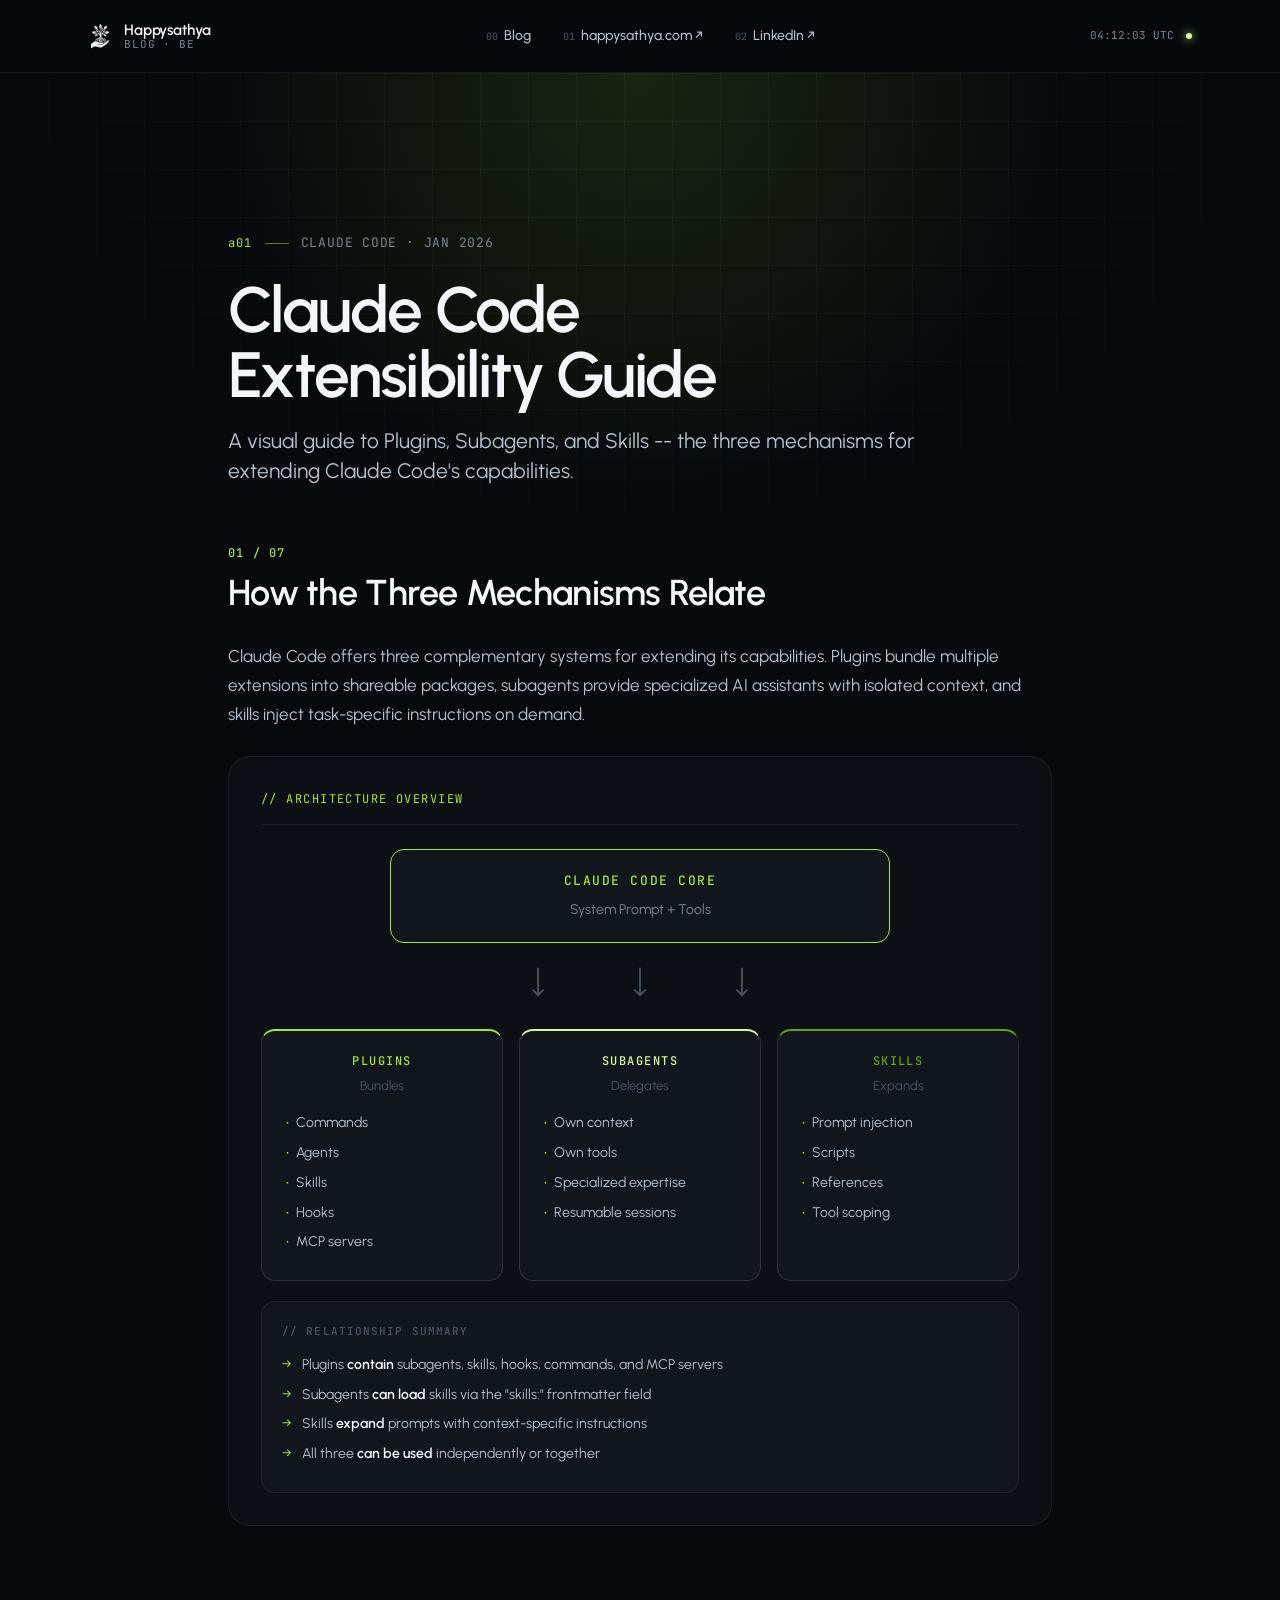
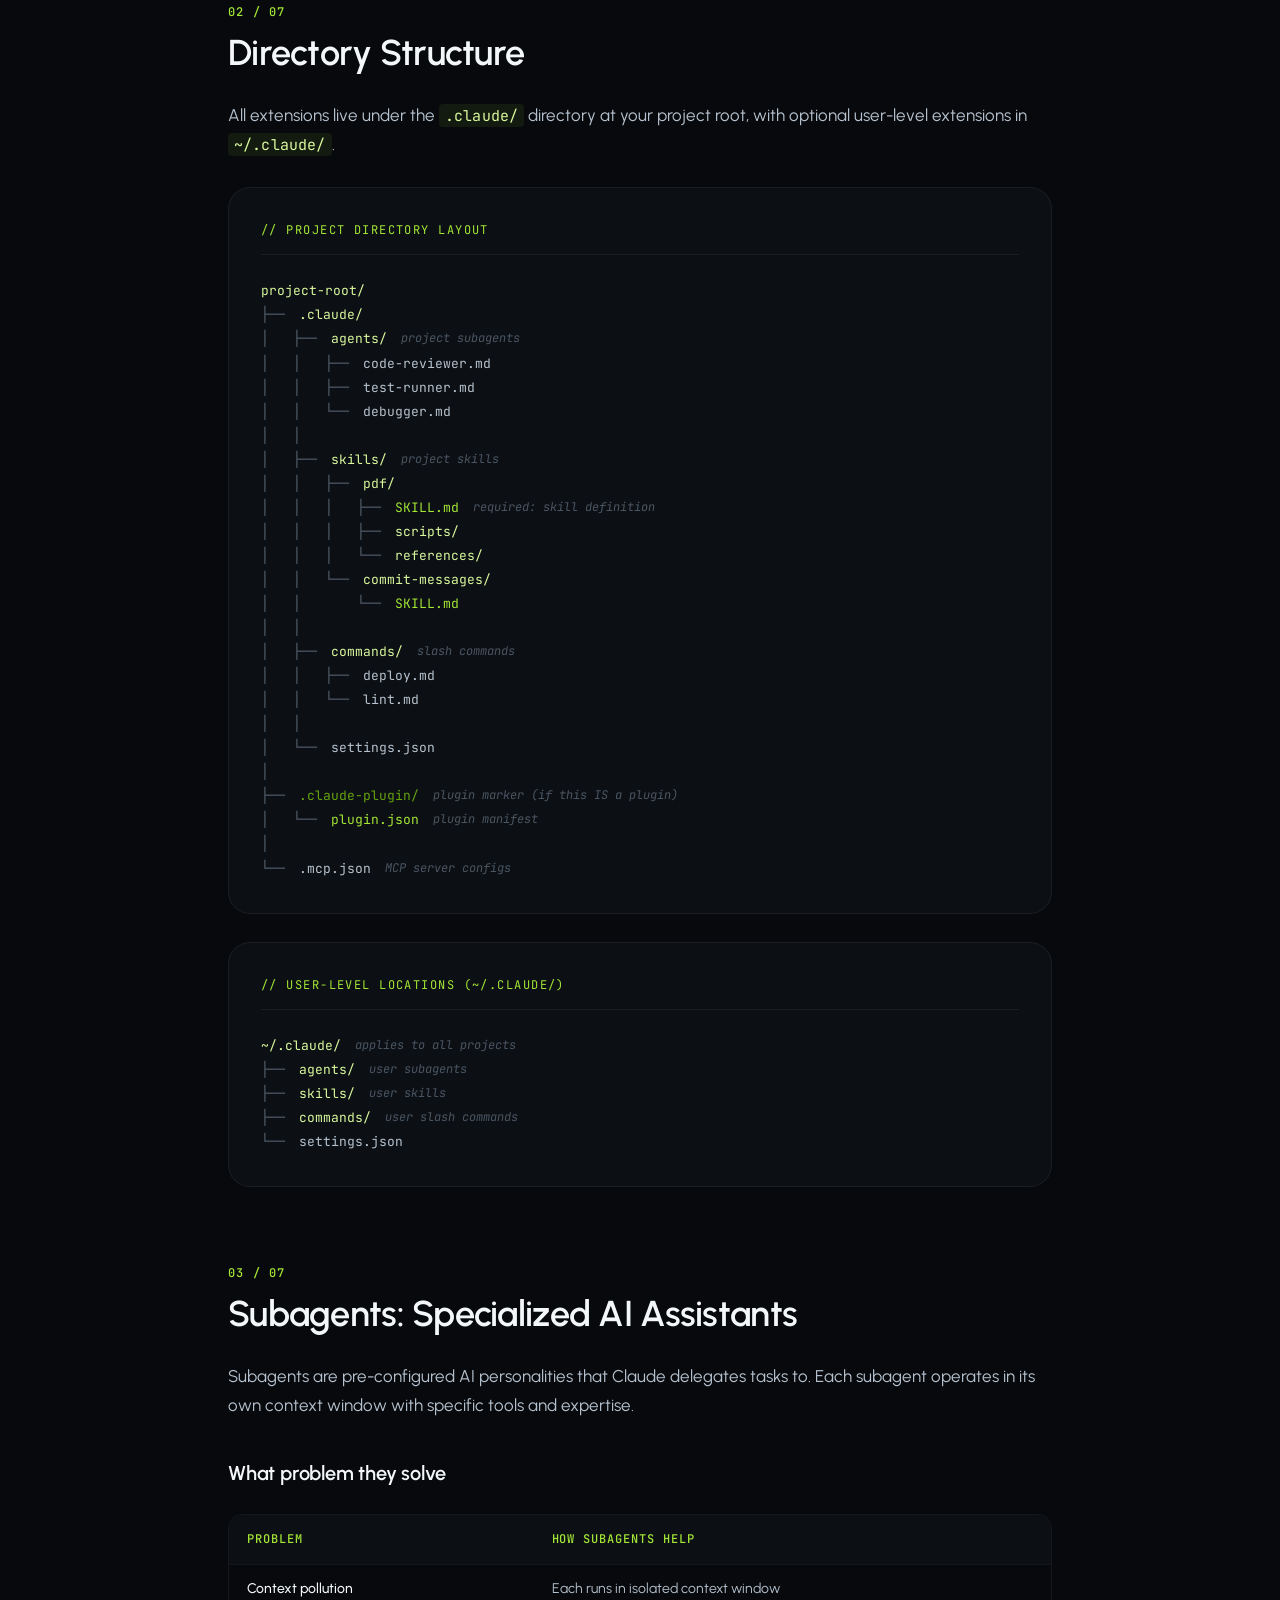
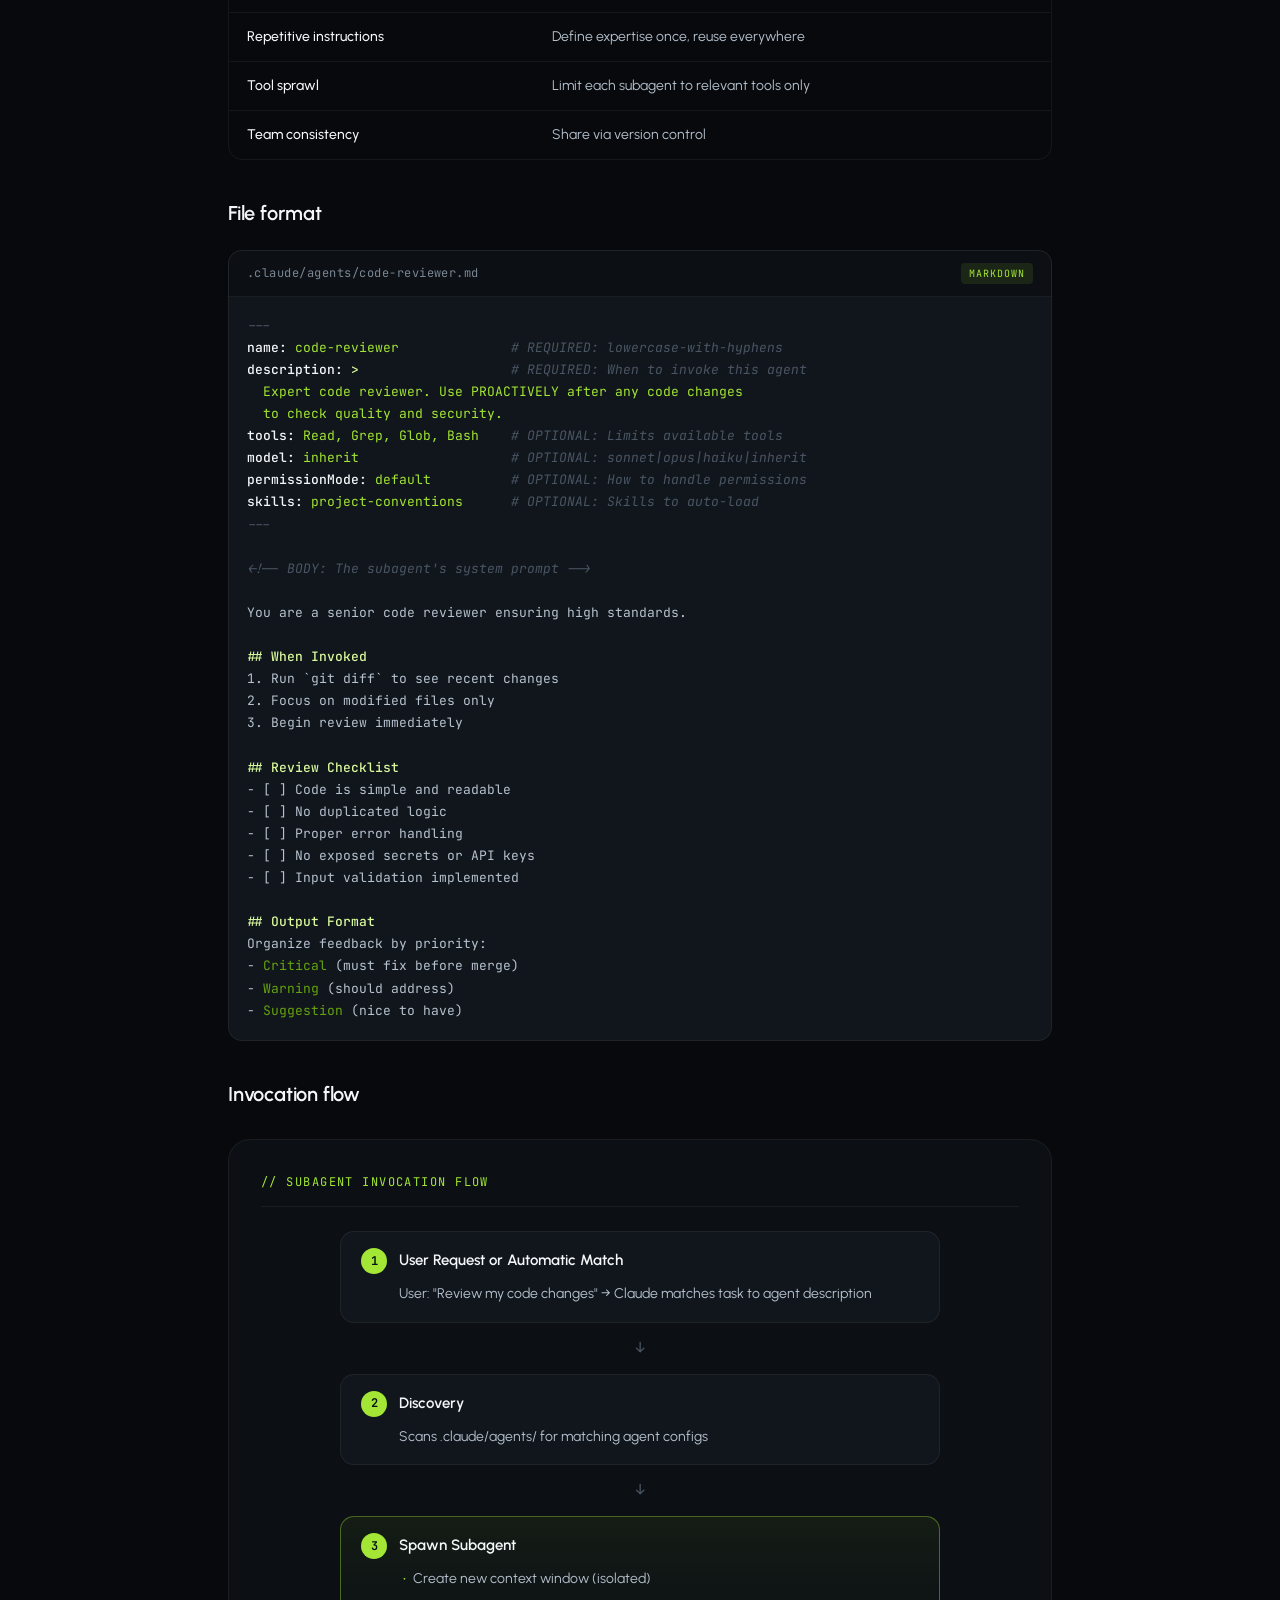
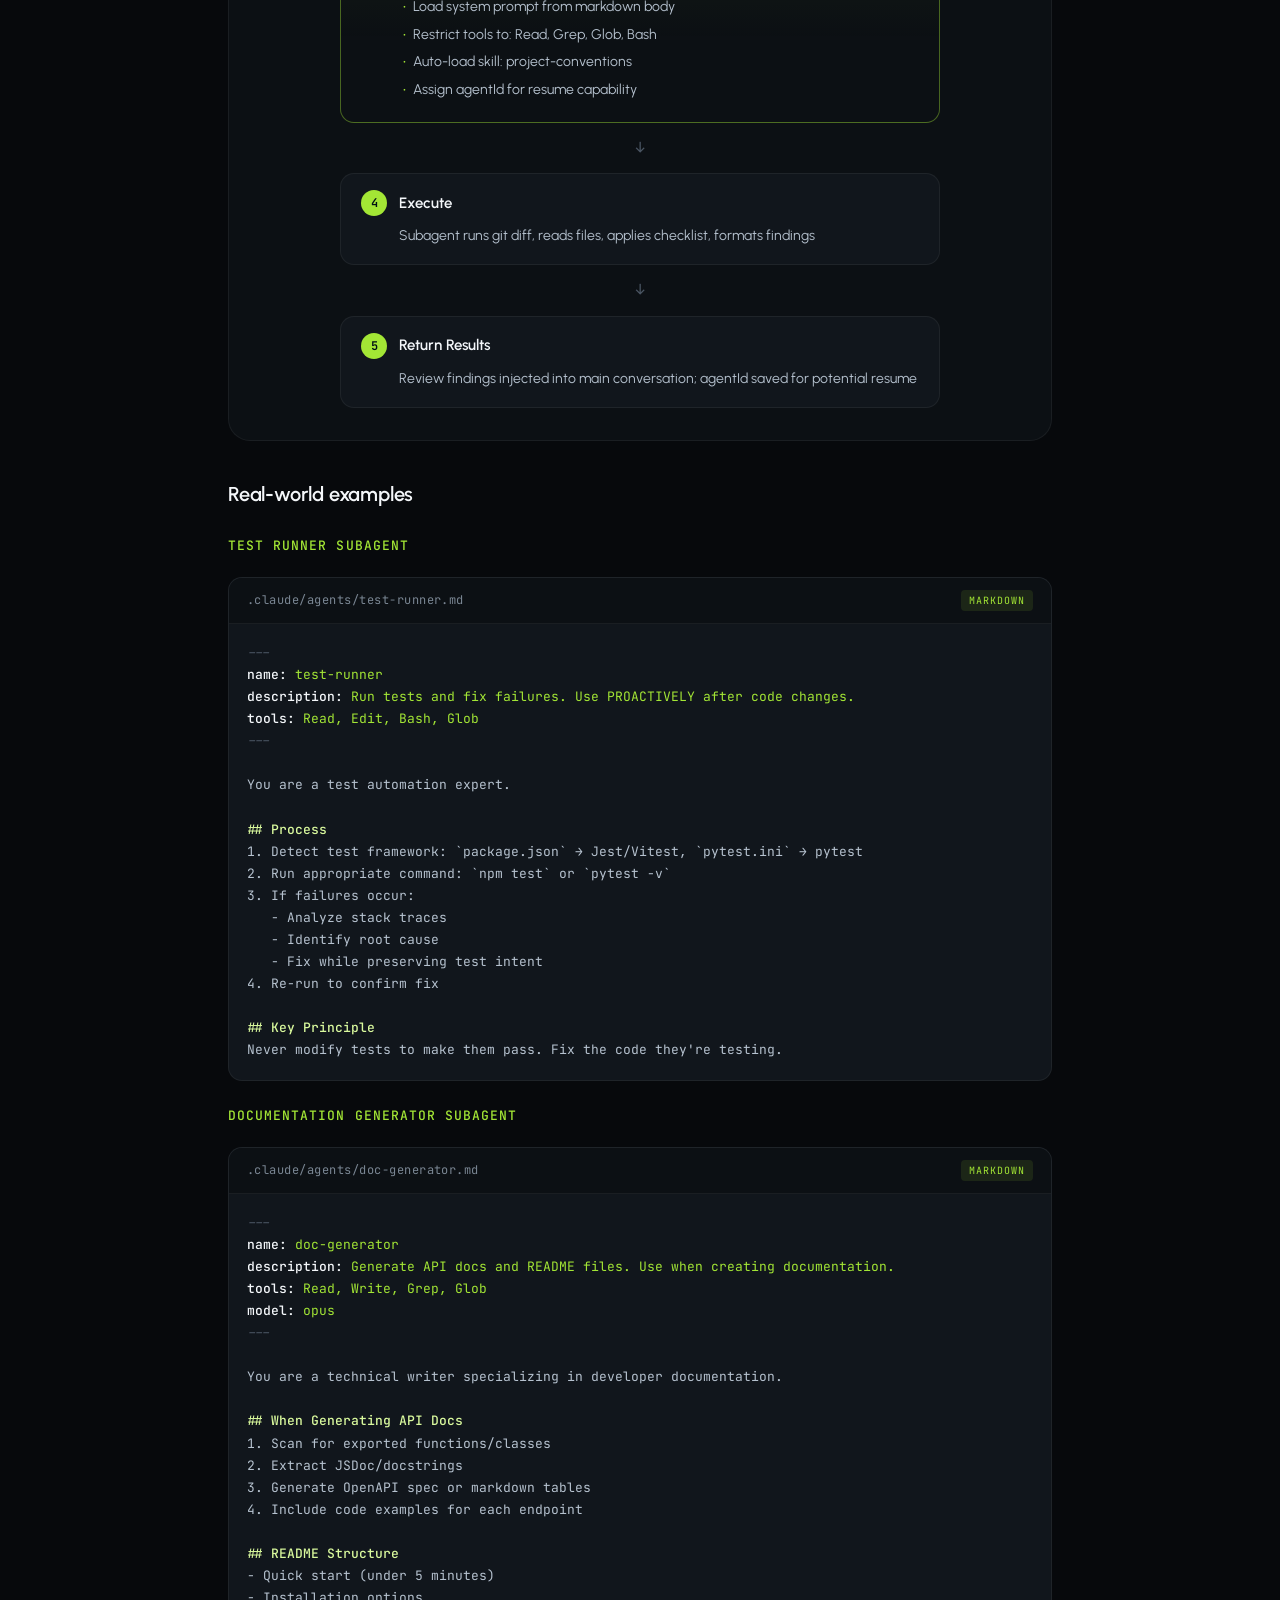
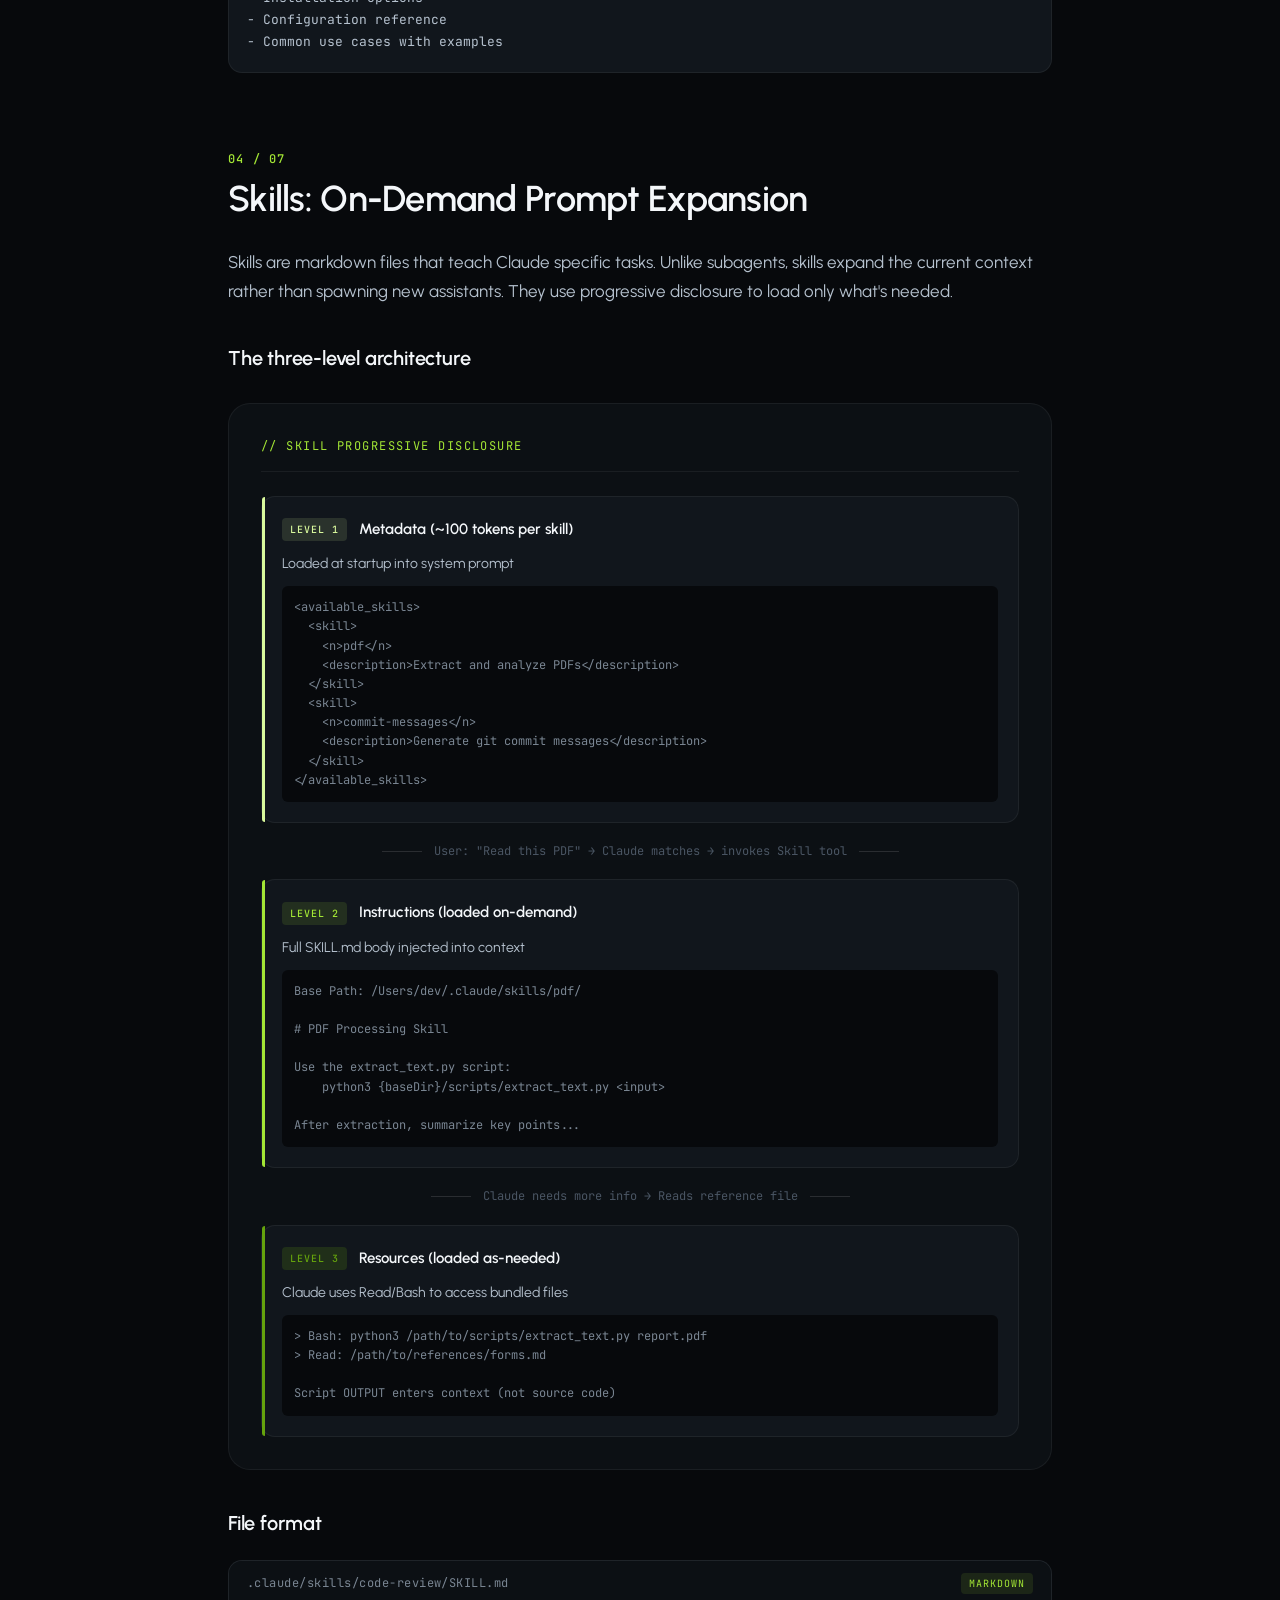
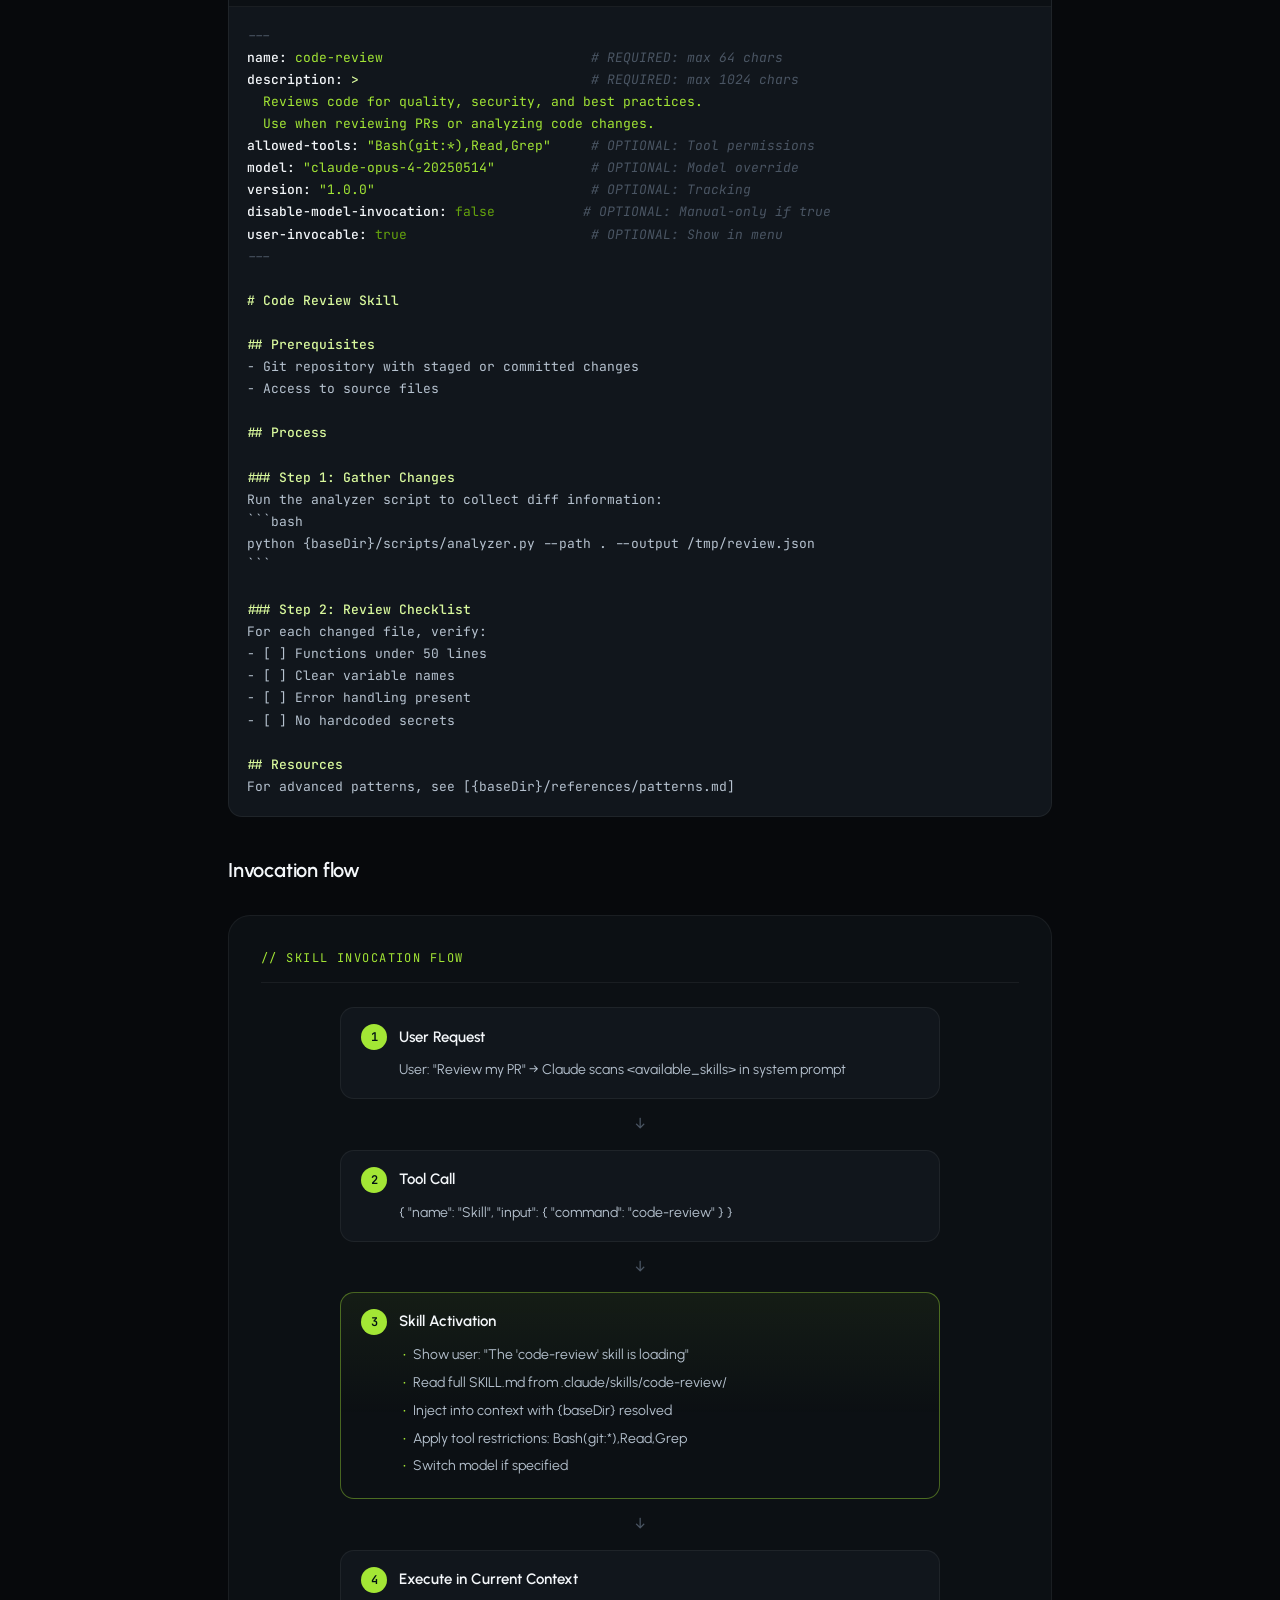
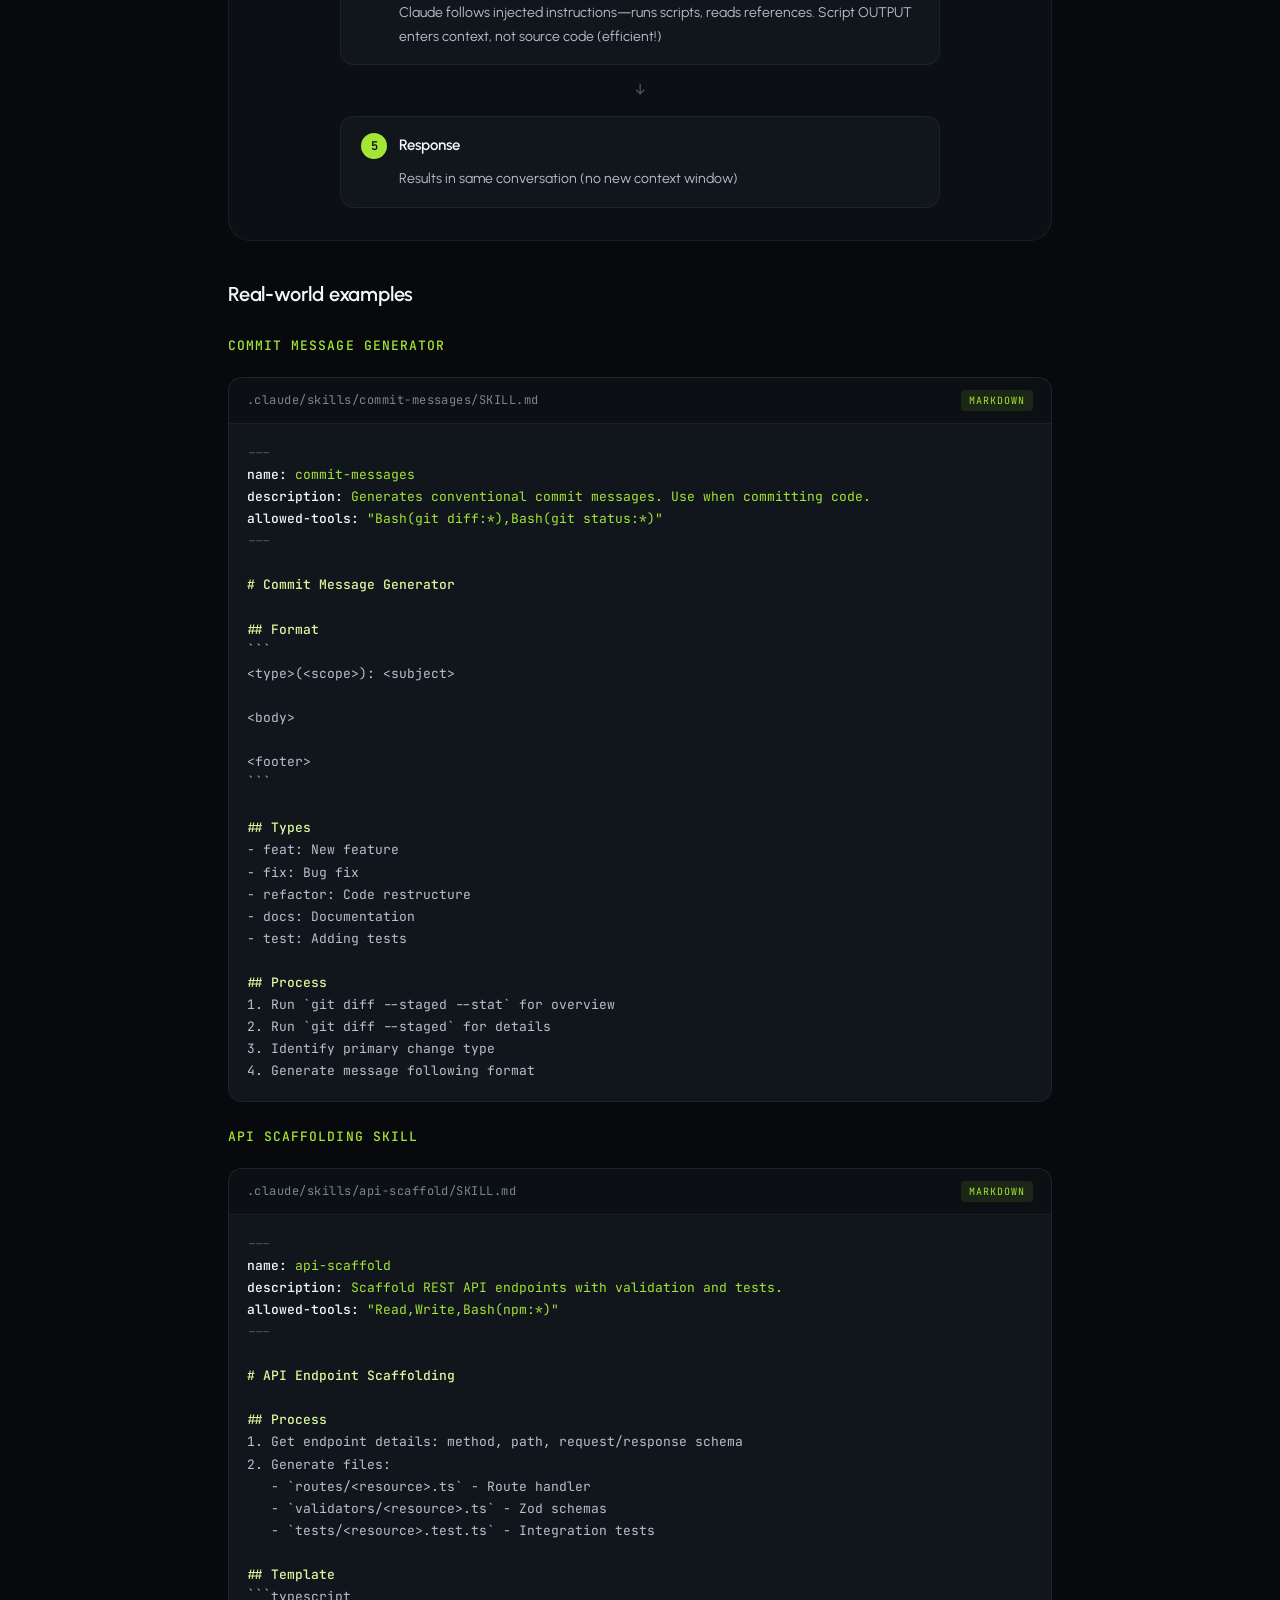
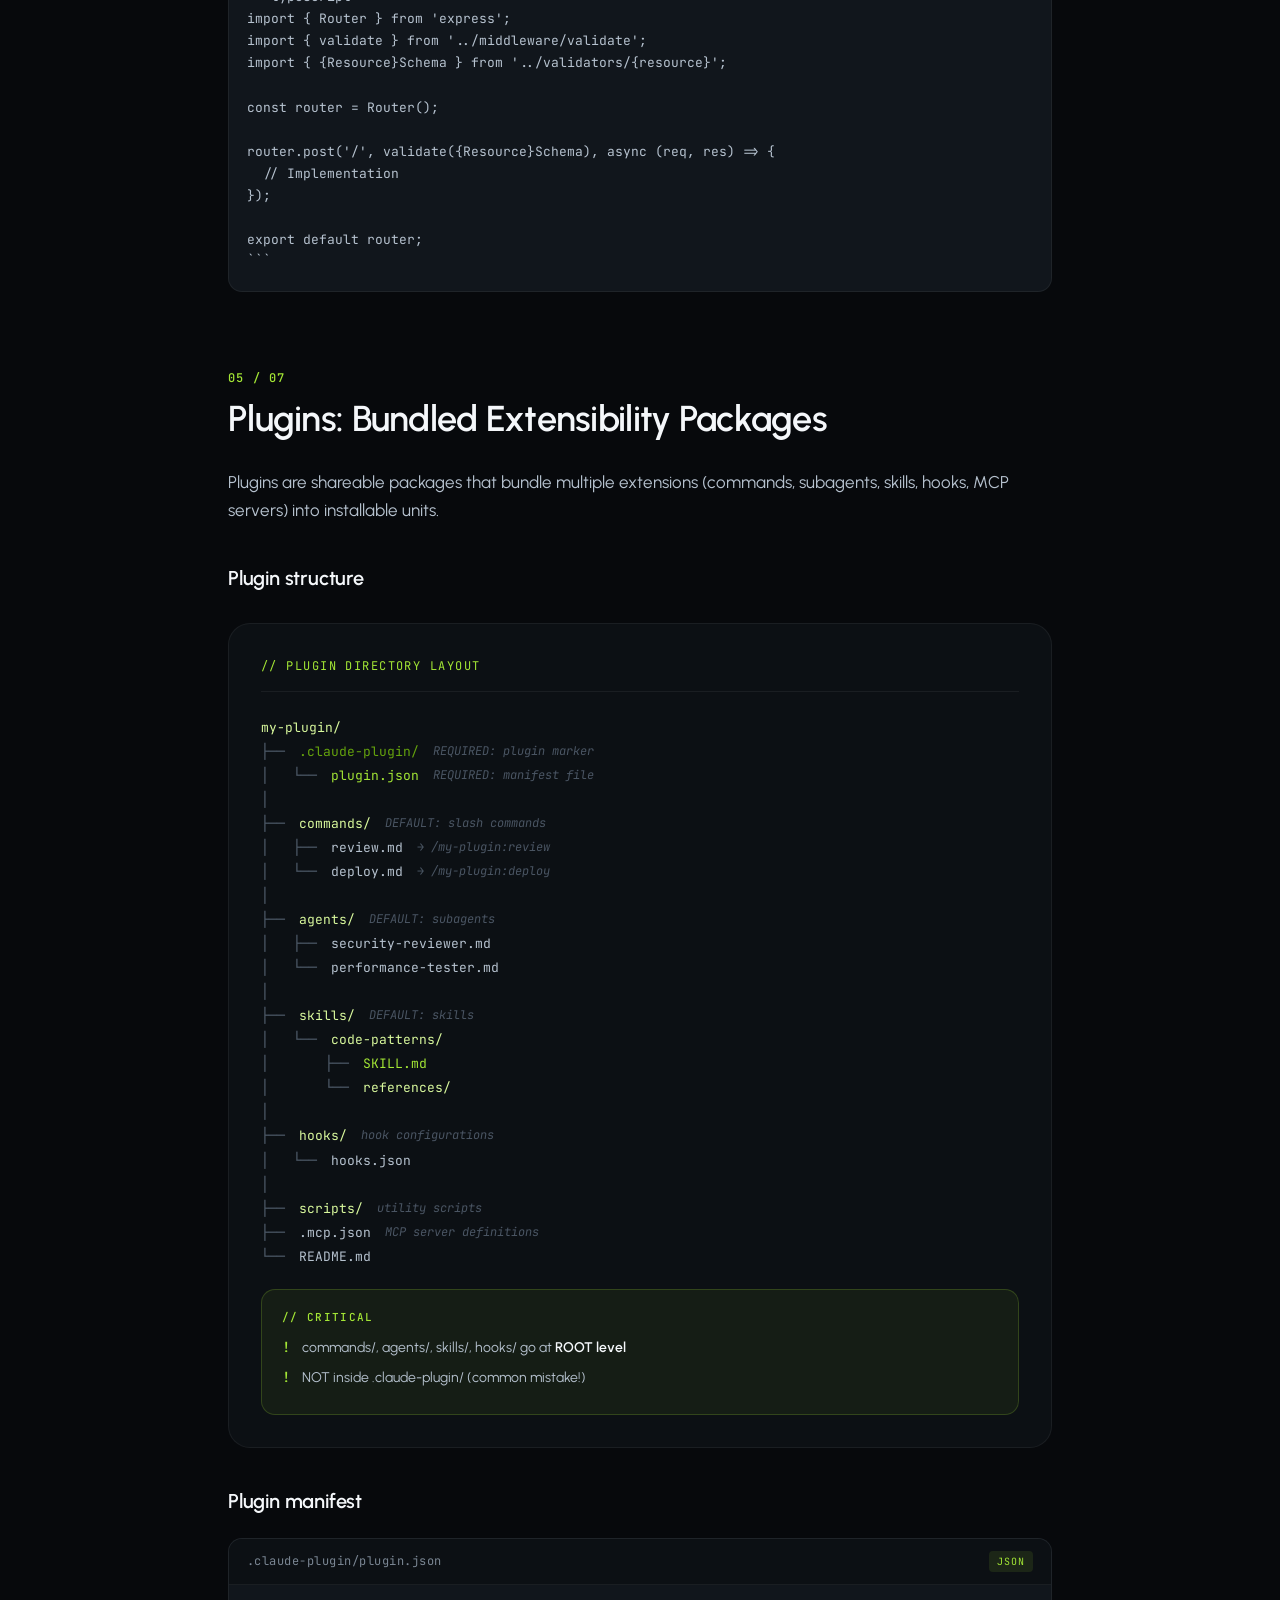
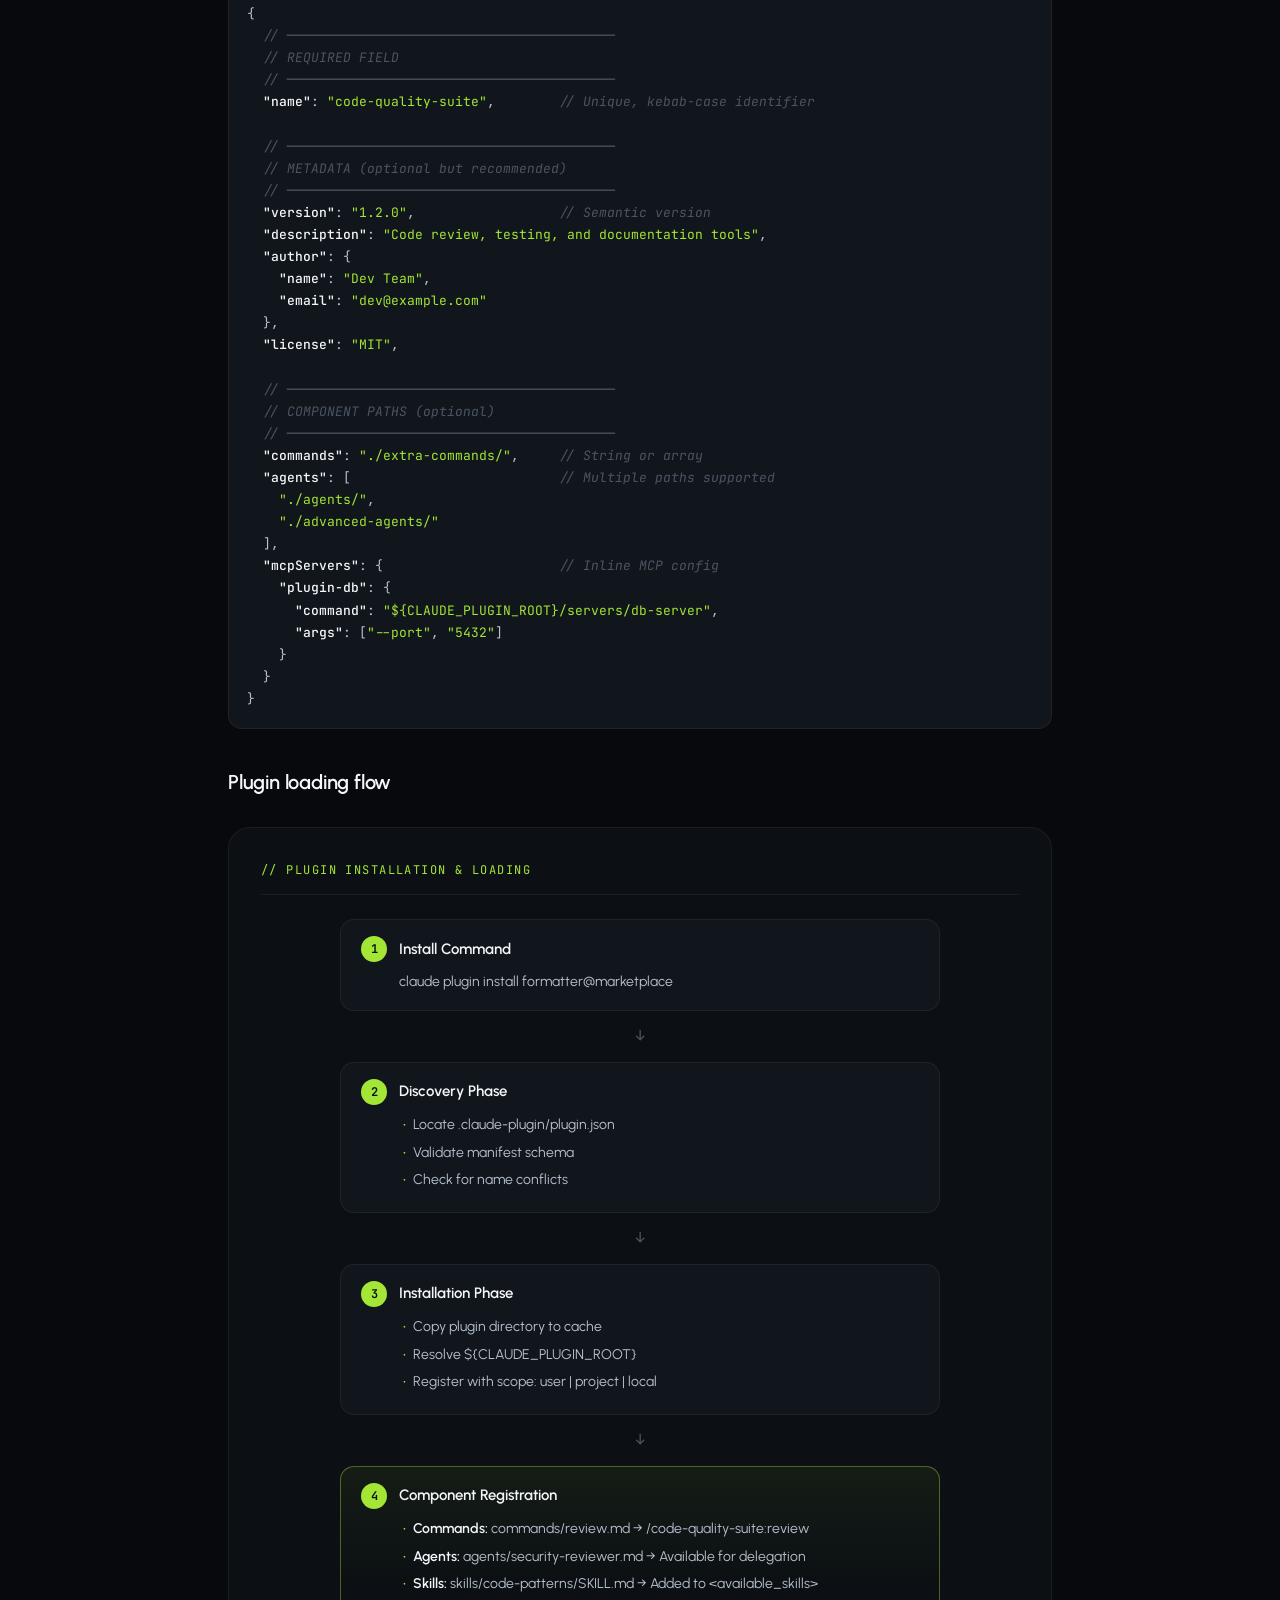
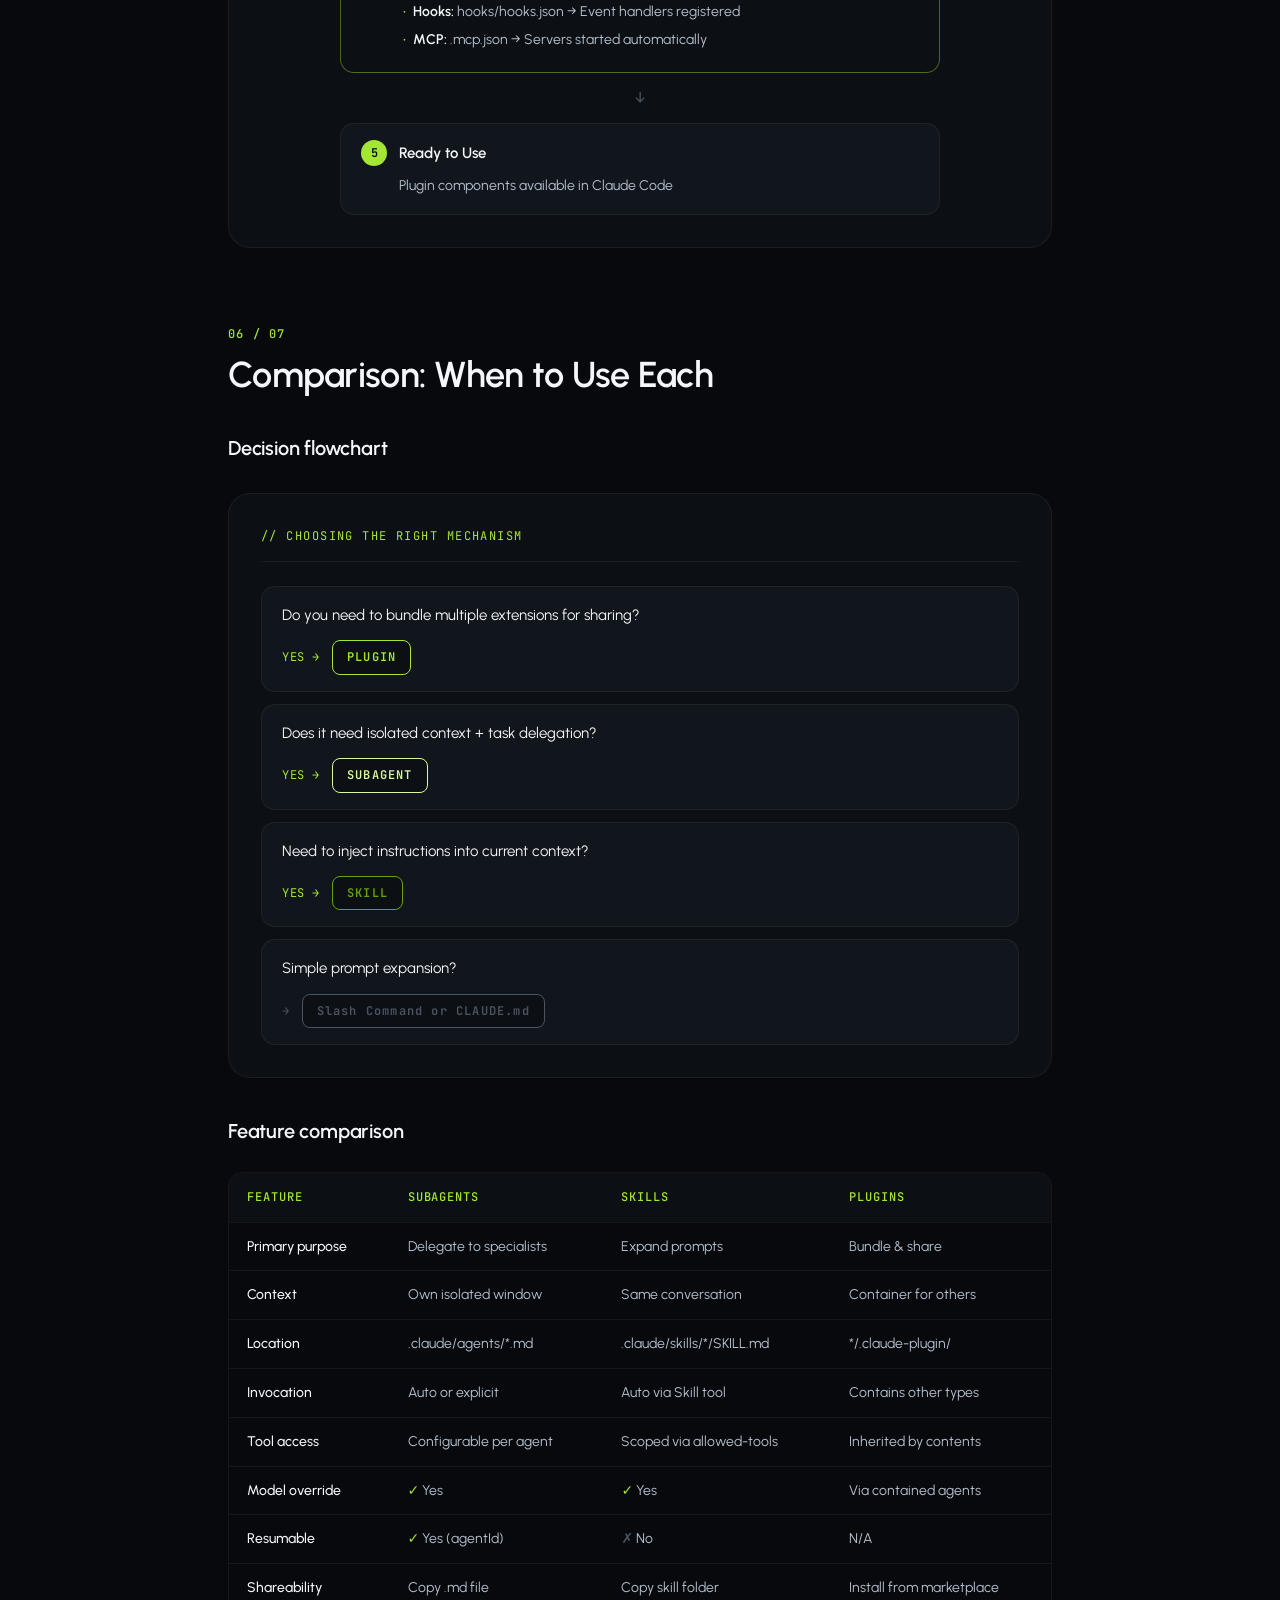
==== commit 411ff619: "Add favicon and logo images; update HTML to reference new assets" ====
--- a/claude-code-extensibility-guide.html
+++ b/claude-code-extensibility-guide.html
@@ -6,6 +6,7 @@
     <title>Claude Code Extensibility Guide: Plugins, Subagents & Skills</title>
     <meta name="description" content="Plugins bundle extensions into shareable packages, Subagents provide specialized AI assistants with isolated context, and Skills inject task-specific instructions on demand.">
     <link rel="canonical" href="https://happysathya.github.io/claude-code-extensibility-guide.html">
+    <link rel="icon" type="image/png" href="assets/favicon.png">
     <meta property="og:type" content="article">
     <meta property="og:title" content="Claude Code Extensibility Guide: Plugins, Subagents & Skills">
     <meta property="og:description" content="Plugins bundle extensions into shareable packages, Subagents provide specialized AI assistants with isolated context, and Skills inject task-specific instructions on demand.">
@@ -65,7 +66,7 @@
         .site-header { position: sticky; top: 0; z-index: 50; backdrop-filter: blur(12px); -webkit-backdrop-filter: blur(12px); background: rgba(7, 9, 12, 0.72); border-bottom: 1px solid var(--line); }
         .header-row { display: flex; align-items: center; justify-content: space-between; height: 72px; }
         .brand { display: flex; align-items: center; gap: 12px; text-decoration: none; }
-        .brand-mark { width: 36px; height: 36px; border-radius: 8px; background: linear-gradient(135deg, var(--cy-2), var(--cy-3)); display: grid; place-items: center; font-family: var(--font-mono); font-weight: 600; font-size: 16px; color: #001014; letter-spacing: -0.02em; }
+        .brand-mark { height: 36px; width: auto; display: block; filter: saturate(1.1); }
         .brand-text { display: flex; flex-direction: column; line-height: 1.1; }
         .brand-text .name { font-size: 15px; font-weight: 600; color: var(--ink-0); letter-spacing: -0.01em; }
         .brand-text .sub { font-family: var(--font-mono); font-size: 11px; color: var(--ink-2); letter-spacing: 0.08em; }
@@ -552,7 +553,7 @@
     <div class="container">
         <div class="header-row">
             <a href="/" class="brand" aria-label="Happysathya home">
-                <span class="brand-mark">hs</span>
+                <img src="assets/logo.png" alt="" class="brand-mark">
                 <span class="brand-text">
                     <span class="name">Happysathya</span>
                     <span class="sub">BLOG · BE</span>
@@ -1338,7 +1339,7 @@
         <div class="footer-grid">
             <div>
                 <a href="/" class="brand">
-                    <span class="brand-mark">hs</span>
+                    <img src="assets/logo.png" alt="" class="brand-mark">
                     <span class="brand-text">
                         <span class="name">Happysathya</span>
                         <span class="sub">TECH CONSULTING BV · BE</span>
